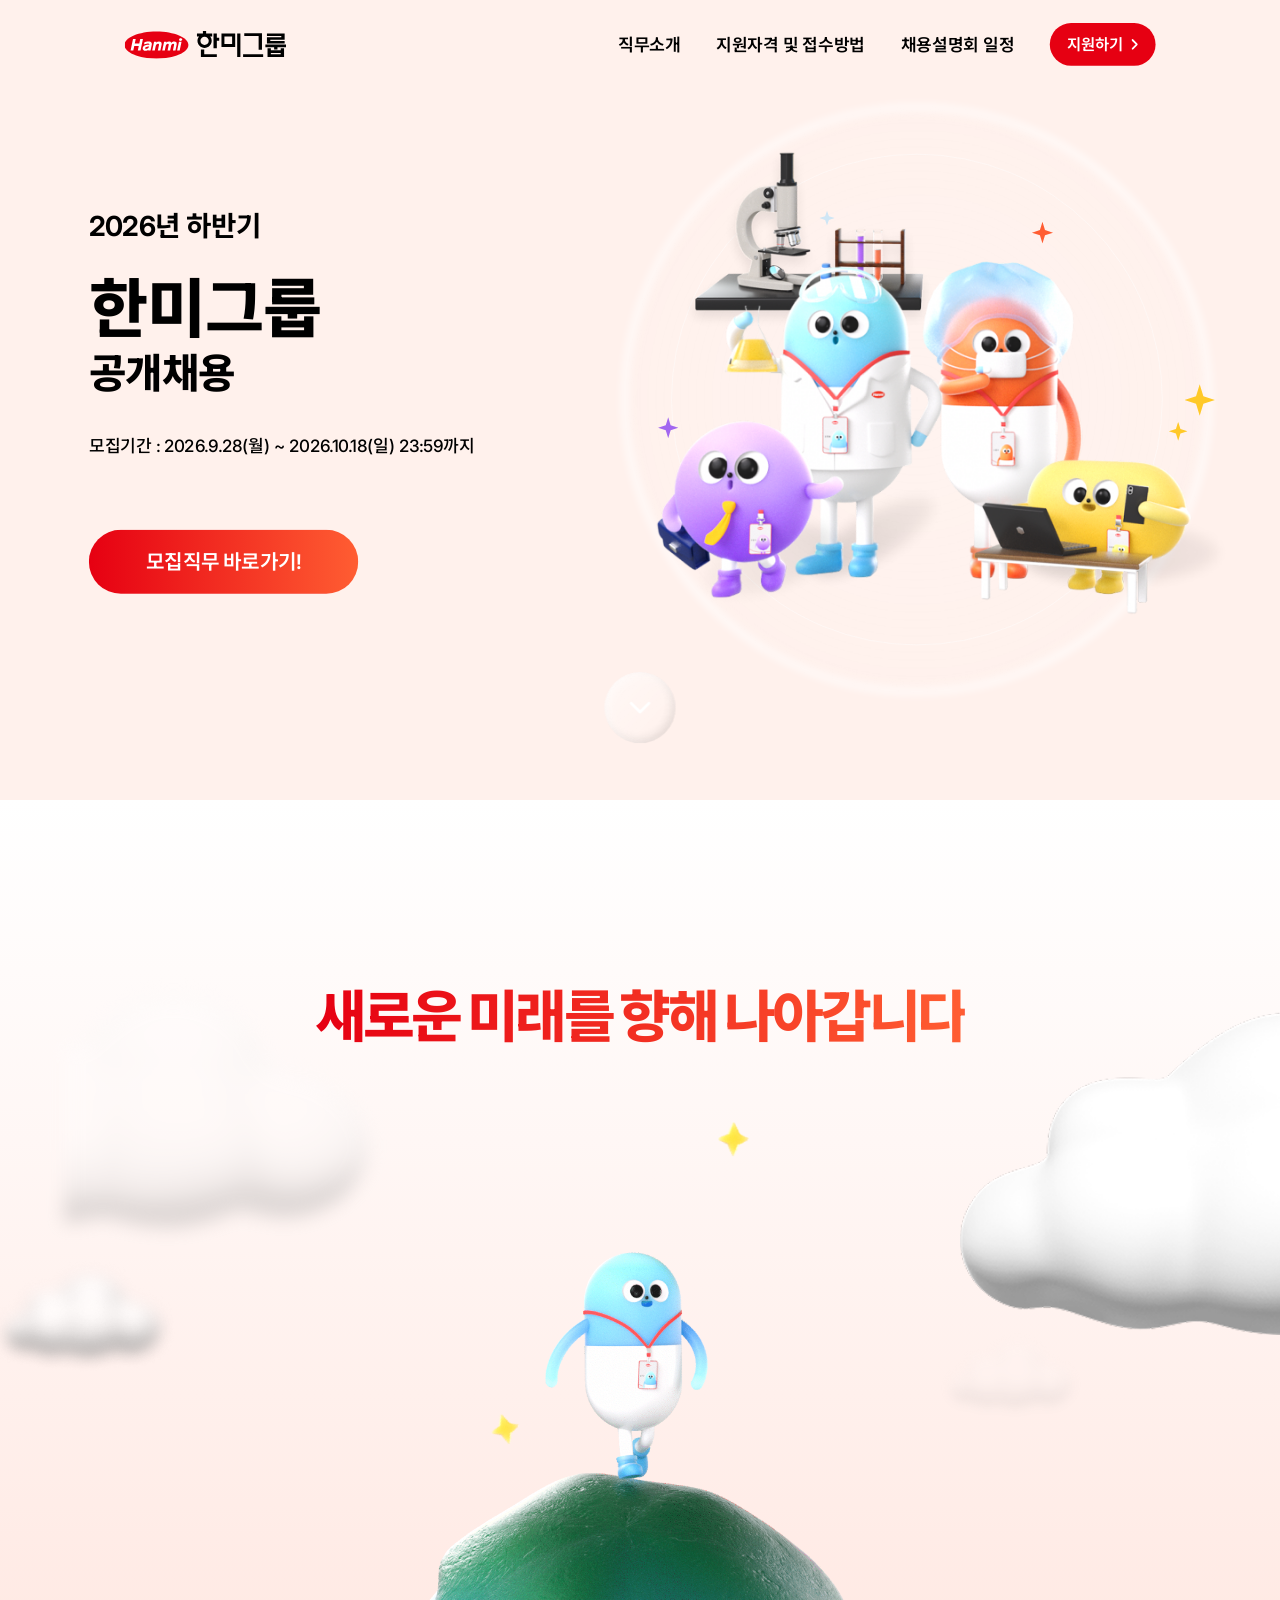
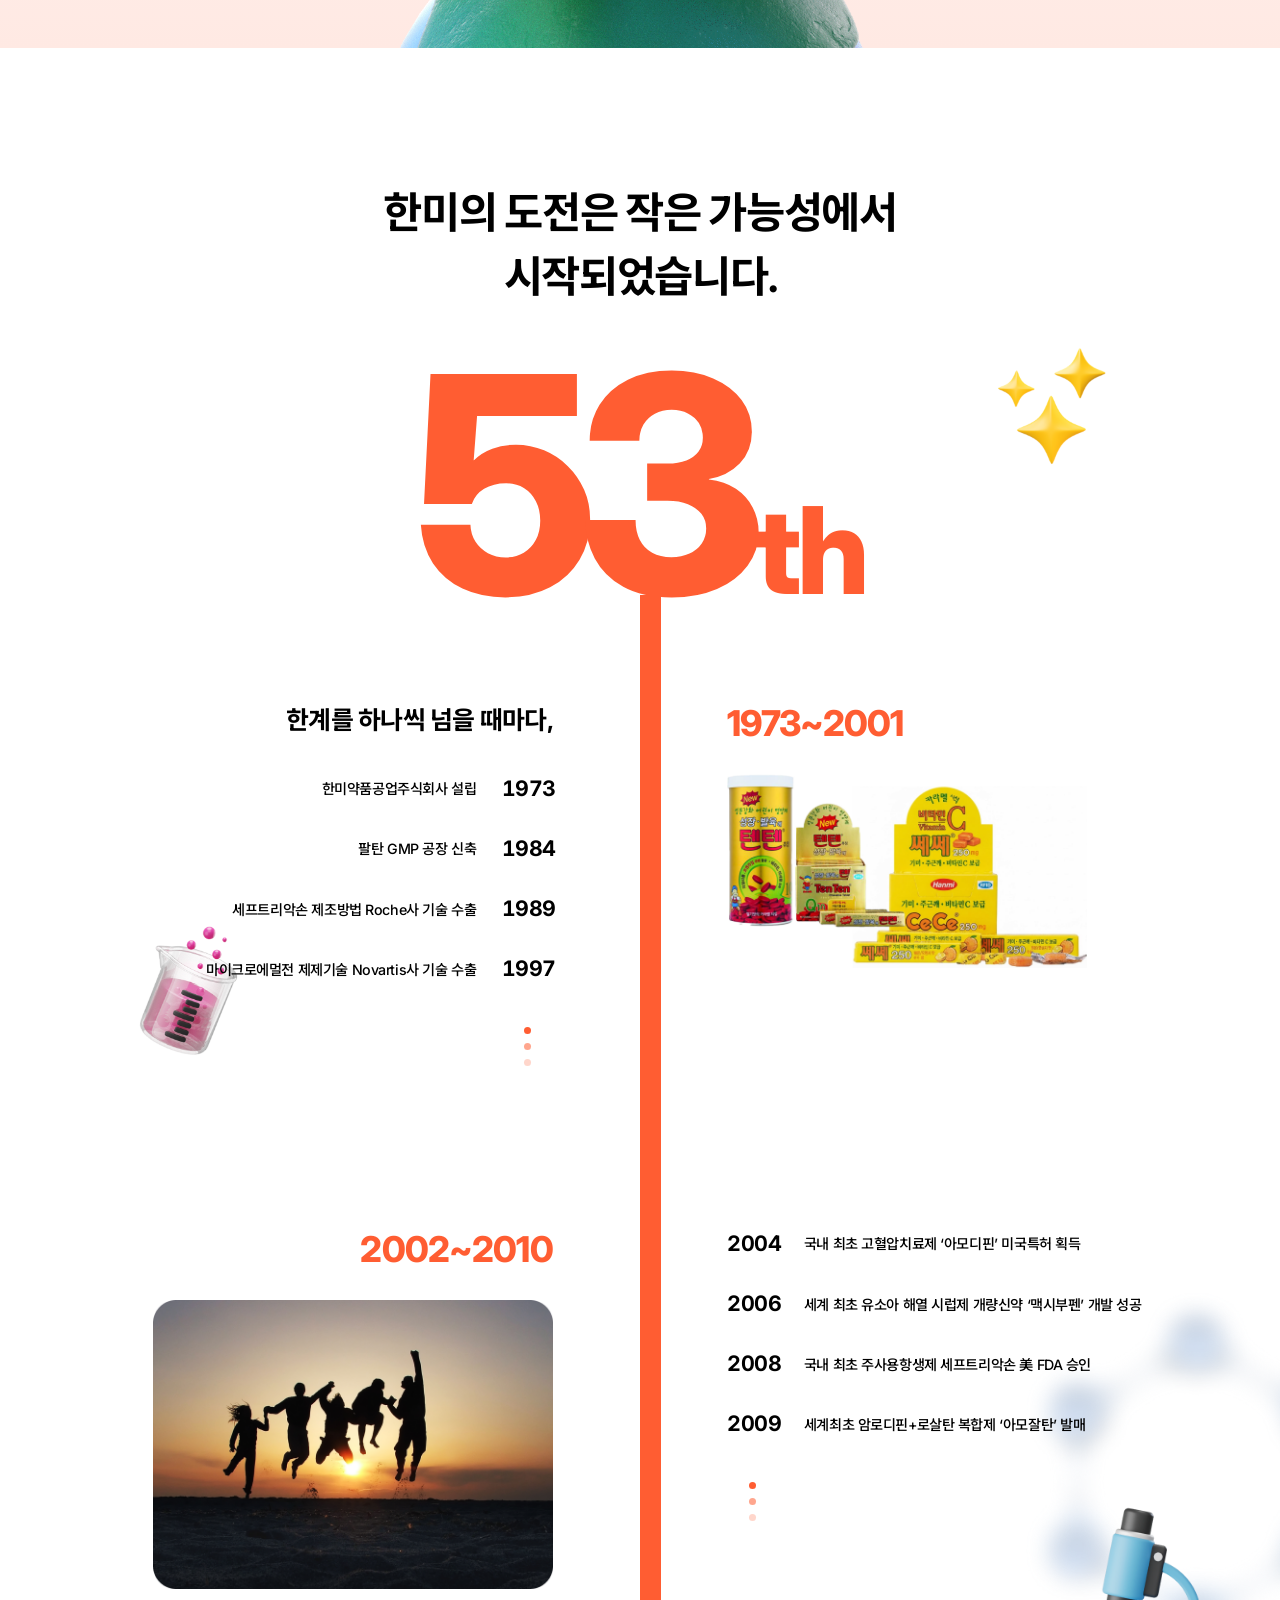
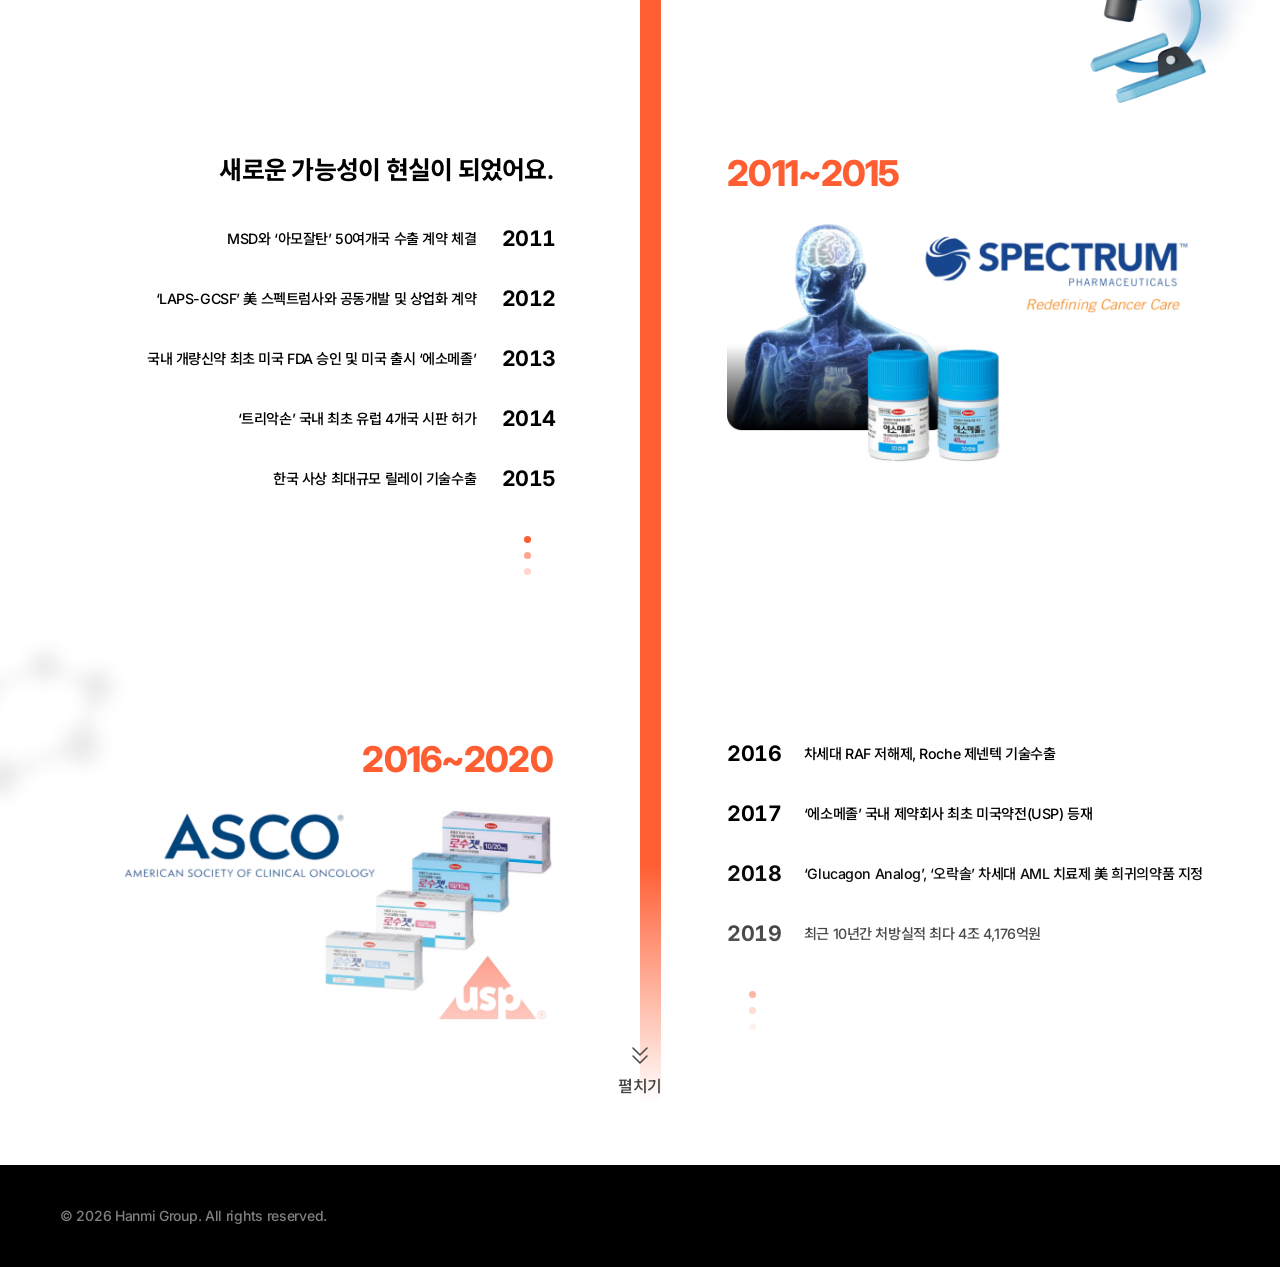
==== 한미그룹/index.html @ 1914e225 "g" ====
<!doctype html>
<html lang="ko">
  <head>
    <meta charset="UTF-8" />
    <meta name="viewport" content="width=device-width, initial-scale=1" />
    <title>한미그룹 2026년 하반기 공개채용</title>
    <link rel="preconnect" href="https://fonts.googleapis.com" />
    <link rel="preconnect" href="https://fonts.gstatic.com" crossorigin />
    <link
      href="https://fonts.googleapis.com/css2?family=Inter:wght@500;600;700;800&family=Noto+Sans+KR:wght@500;600;700;800&display=swap"
      rel="stylesheet"
    />
    <style>
      /* CSS변수구역 */
      /* :root{변수코드} 
    1. 변수설정방법
    --변수명: 값;
    변수명은 케밥케이스로 주로 씀
    (케밥케이스란? 마이너스 기호로 연결된 변수법)
    2. 변수호출방법
    var(변수명)
    쓰고 싶은 곳에 값으로 변수를 사용함
  */
      :root {
        --black: #000000;
        --white: #ffffff;
        --red: #e60012;
        --orange: #ff5d32;
        --white-10: rgba(255, 255, 255, 0.1);
        --white-50: rgba(255, 255, 255, 0.5);
        --gradient-cta: linear-gradient(90deg, #e60012 0%, #ff5d32 100%);
        --font:
          "Inter", "Noto Sans KR", "Apple SD Gothic Neo", "Malgun Gothic",
          sans-serif;
        --transition: 0.2s ease;
        --page-width: 1920px;
        --container-width: 1440px;
        --hero-height: 900px;
        --scale: 1; /* JS가 1440px 미만에서 갱신 */
      }

      *,
      *::before,
      *::after {
        box-sizing: border-box;
      }
      html,
      body {
        margin: 0;
        padding: 0;
      }
      body {
        font-family: var(--font);
        color: var(--black);
        background: var(--white);
        -webkit-font-smoothing: antialiased;
        word-break: keep-all;
        position: relative;
      }
      a {
        color: inherit;
        text-decoration: none;
        transition: color var(--transition);
      }
      button {
        font-family: inherit;
        border: 0;
        cursor: pointer;
      }
      img {
        display: block;
        max-width: none;
      }
      :focus-visible {
        outline: 2px solid var(--red);
        outline-offset: 3px;
      }

      /* ---------- Hero (main_visual) ---------- */
      .main-visual {
        position: relative;
        width: 100%;
        max-width: var(--page-width);
        height: calc(var(--hero-height) * var(--scale));
        min-height: calc(720px * var(--scale));
        margin: 0 auto;
        overflow: hidden;
        background: #fff1ec url("./images/mv_bg_png.png") center / cover
          no-repeat;
      }

      /* 1440 기준 내용 컨테이너 */
      .mv-container {
        position: relative;
        max-width: var(--container-width);
        height: var(--hero-height);
        margin: 0 auto;
        transform: scale(var(--scale));
        transform-origin: top center;
      }

      /* ---------- Header ---------- */
      /* header는 main 밖(형제)에 위치하며, 히어로 상단에 겹쳐 보이도록 절대 배치 */
      .site-header {
        position: absolute;
        top: 0;
        left: 0;
        right: 0;
        height: calc(100px * var(--scale));
        z-index: 5;
      }
      .header-inner {
        display: flex;
        align-items: center;
        justify-content: space-between;
        max-width: var(--container-width);
        height: 100px;
        margin: 0 auto;
        padding: 0 60px;
        transform: scale(var(--scale));
        transform-origin: top center;
      }
      .brand {
        display: block;
        width: 182px;
        height: 31px;
      }
      .brand img {
        width: 182px;
        height: 31px;
      }

      .gnb {
        display: flex;
        align-items: center;
      }
      .gnb-list {
        display: flex;
        gap: 40px;
        margin: 0;
        padding: 0;
        list-style: none;
      }
      .gnb-list a {
        display: flex;
        align-items: center;
        height: 100px;
        font-weight: 600;
        font-size: 19.1px;
        line-height: 20px;
        letter-spacing: -0.4px;
        white-space: nowrap;
      }
      .gnb-list li:first-child a {
        font-size: 19.4px;
      }
      .gnb-list a:hover {
        color: var(--red);
      }

      .gnb-cta {
        padding-left: 40px;
      }

      /* 버튼 공통: hover 시 흰색/빨간색 반전 */
      .btn {
        display: inline-flex;
        align-items: center;
        justify-content: center;
        border-radius: 500px;
        color: var(--white);
        font-weight: 600;
        text-align: center;
        white-space: nowrap;
        transition:
          background-color var(--transition),
          color var(--transition),
          box-shadow var(--transition);
      }
      .btn-apply {
        gap: 10px;
        width: 119px;
        height: 48px;
        padding: 13.5px 20px 14.5px;
        background: var(--red);
        font-size: 17.4px;
        line-height: 18px;
        letter-spacing: -0.36px;
      }
      .btn-apply svg {
        width: 7px;
        height: 12px;
        flex: none;
      }
      .btn-apply:hover {
        background: var(--white);
        color: var(--red);
        box-shadow: inset 0 0 0 1px var(--red);
      }

      .btn-main {
        width: 303px;
        height: 72px;
        padding: 18.7px 64px 19.3px;
        background-image: var(--gradient-cta);
        background-color: var(--red);
        font-size: 22.7px;
        line-height: 34px;
        letter-spacing: -0.48px;
      }
      .btn-main:hover {
        background-image: none;
        background-color: var(--white);
        color: var(--red);
        box-shadow: inset 0 0 0 2px var(--red);
      }

      /* ---------- Copy ---------- */
      .mv-copy {
        position: absolute;
        left: 100px;
        top: 0;
        bottom: 0;
        width: 560px;
        display: flex;
        flex-direction: column;
        justify-content: center;
        gap: 80px;
        z-index: 3;
      }
      .mv-text {
        display: flex;
        flex-direction: column;
        gap: 31.9px;
      }
      .mv-title {
        margin: 0;
        display: flex;
        flex-direction: column;
        gap: 31.9px;
        font-weight: inherit;
      }
      .mv-season {
        font-weight: 700;
        font-size: 31.1px;
        line-height: 45px;
        letter-spacing: -0.64px;
      }
      .mv-title-wrap {
        display: flex;
        flex-direction: column;
      }
      .mv-brand {
        font-weight: 800;
        font-size: 72.3px;
        line-height: 76px;
        letter-spacing: -1.76px;
      }
      .mv-kind {
        font-weight: 800;
        font-size: 45.8px;
        line-height: 72px;
        letter-spacing: -1.12px;
      }
      .mv-period {
        margin: 0;
        font-weight: 500;
        font-size: 19.2px;
        line-height: 28px;
        letter-spacing: -0.4px;
        white-space: nowrap;
      }

      /* ---------- Visual collage ---------- */
      /* 1440px 디자인 좌표를 유지하면서 컨테이너 폭에 따라 전체 콜라주 축소 */
      .mv-visual {
        position: absolute;
        top: 0;
        left: 0;
        width: 1440px;
        height: 900px;
        z-index: 1;
        pointer-events: none;
      }
      .ring {
        position: absolute;
        border-radius: 500px;
      }
      .ring-glow {
        left: 700px;
        top: 118px;
        width: 663px;
        height: 663px;
        border: 5px solid var(--white);
        background: radial-gradient(
          70.71% 70.71% at 50% 50%,
          rgba(255, 255, 255, 0.2) 0%,
          rgba(255, 255, 255, 0) 100%
        );
        filter: blur(5px);
      }
      .ring-line {
        left: 755px;
        top: 173px;
        width: 553px;
        height: 553px;
        border: 1px solid var(--white-50);
      }
      .mv-visual img {
        position: absolute;
      }
      .micro {
        left: 765.8px;
        top: 151.7px;
        width: 289.52px;
        height: 221.76px;
      }
      .char1 {
        left: 815.1px;
        top: 295.1px;
        width: 253.44px;
        height: 395.12px;
      }
      .char2 {
        left: 1036.8px;
        top: 293.4px;
        width: 181.28px;
        height: 381.04px;
      }
      .char3 {
        left: 739.4px;
        top: 469.4px;
        width: 216.48px;
        height: 262.24px;
      }
      .char4 {
        left: 1095.8px;
        top: 490.5px;
        width: 292.16px;
        height: 206.8px;
      }

      /* 별 장식 (mv_star*.png 미제공 → CSS 4각 별로 대체) */
      .star {
        position: absolute;
        background: var(--star, #ffc928);
        clip-path: polygon(
          50% 0,
          62% 38%,
          100% 50%,
          62% 62%,
          50% 100%,
          38% 62%,
          0 50%,
          38% 38%
        );
      }
      .star1 {
        --star: #cfe6f5;
        left: 921.6px;
        top: 237px;
        width: 17.6px;
        height: 16.72px;
      }
      .star2 {
        --star: #a267f0;
        left: 740.3px;
        top: 469.4px;
        width: 22.88px;
        height: 23.76px;
      }
      .star3 {
        --star: #ffc928;
        left: 1314.9px;
        top: 474.6px;
        width: 21.12px;
        height: 21.12px;
      }
      .star3.big {
        left: 1332.5px;
        top: 432.4px;
        width: 34.32px;
        height: 35.2px;
      }
      .star4 {
        --star: #ff5d32;
        left: 1160.9px;
        top: 249.4px;
        width: 23.76px;
        height: 24.64px;
      }

      /* ---------- Scroll button ---------- */
      .scroll-down {
        position: absolute;
        left: 50%;
        bottom: 64px;
        width: 80px;
        height: 80px;
        margin-left: -40px;
        isolation: isolate;
        display: flex;
        align-items: center;
        justify-content: center;
        border-radius: 500px;
        background: var(--white-10);
        box-shadow:
          inset 4px 4px 10px rgba(255, 255, 255, 0.4),
          inset -4px -4px 10px rgba(0, 0, 0, 0.1);
        -webkit-backdrop-filter: blur(5px);
        backdrop-filter: blur(5px);
        color: var(--white);
        z-index: 2;
        transition:
          background-color var(--transition),
          color var(--transition);
      }
      .scroll-down::before {
        content: "";
        position: absolute;
        inset: 0;
        border-radius: inherit;
        background: linear-gradient(
          132.3deg,
          rgba(255, 255, 255, 0.8) 12.7%,
          rgba(255, 255, 255, 0) 86.3%
        );
        z-index: -1;
        opacity: 0.5;
      }
      .scroll-down svg {
        width: 40px;
        height: 40px;
      }
      .scroll-down:hover {
        background: var(--white);
        color: var(--red);
      }

      /* ---------- Footer ---------- */
      .site-footer {
        background: var(--black);
        color: var(--white-50);
      }
      .footer-inner {
        width: 100%;
        max-width: var(--container-width);
        margin: 0 auto;
        padding: 40px 60px;
        font-weight: 500;
        font-size: 14px;
        line-height: 22px;
        letter-spacing: -0.3px;
      }
      .footer-inner p {
        margin: 0;
      }

      /* =====================================================
     Responsive (Desktop First / max-width)
     ===================================================== */
      /* 모바일 전용 요소는 기본(데스크탑)에서 숨김 */
      .header-apply,
      .btn-menu,
      .gnb-head {
        display: none;
      }

      /* 1440px 이하 데스크톱: 고정 좌표의 콜라주를 컨테이너와 같은 비율로 축소.
         부모 .mv-container에도 scale이 적용되므로 별도 중복 축소는 하지 않음. */
      @media (min-width: 1025px) and (max-width: 1439px) {
        .mv-container {
          width: 1440px;
          max-width: none;
          left: 50%;
          margin-left: -720px;
          transform-origin: top center;
        }
      }

      /* ---------- Tablet : 1024px 이하 ---------- */
      @media (max-width: 1024px) {
        /* 헤더 */
        .header-inner {
          width: 100%;
          padding: 0 clamp(20px, 3.9vw, 40px);
          transform: none;
        }
        .brand {
          width: clamp(110px, 14.8vw, 152px);
          height: auto;
        }
        .brand img {
          width: 100%;
          height: auto;
        }
        .gnb-list {
          gap: clamp(10px, 2.93vw, 30px);
        }
        .gnb-list a,
        .gnb-list li:first-child a {
          font-size: clamp(12px, 1.66vw, 17px);
        }
        .gnb-cta {
          padding-left: clamp(12px, 2.93vw, 30px);
        }
        .btn-apply {
          width: clamp(88px, 11.7vw, 120px);
          height: clamp(36px, 4.3vw, 44px);
          padding: 0;
          font-size: clamp(13px, 1.56vw, 16px);
        }
        .btn-apply svg {
          width: 6px;
          height: 10px;
        }

        /* 히어로: 텍스트 위 / 비주얼 아래 세로 배치 */
        .main-visual {
          height: auto;
          min-height: 0;
        }
        .mv-container {
          width: 100%;
          height: auto;
          padding-bottom: 140px;
          transform: none;
        }

        .mv-copy {
          position: static;
          width: auto;
          padding: 98px clamp(20px, 3.9vw, 40px) 0;
          justify-content: flex-start;
          gap: 40px;
        }
        .mv-text {
          gap: 22px;
        }
        .mv-title {
          gap: 16px;
        }
        .mv-season {
          font-size: clamp(20px, 2.73vw, 28px);
        }
        .mv-brand {
          font-size: clamp(44px, 5.57vw, 57px);
          line-height: 60px;
          letter-spacing: -1.4px;
        }
        .mv-kind {
          font-size: clamp(28px, 3.32vw, 34px);
          line-height: 54px;
          letter-spacing: -0.9px;
        }
        .mv-period {
          font-size: clamp(13px, 1.875vw, 19.2px);
          white-space: normal;
        }
        .btn-main {
          width: 303px;
          height: 64px;
          padding: 0;
          font-size: 20px;
          line-height: 30px;
          letter-spacing: -0.42px;
        }

        /* 비주얼 콜라주: 1440 기준 px 좌표(700,118 ~ 1390,781) → 박스 대비 % 로 변환 */
        .mv-visual {
          position: relative;
          width: clamp(300px, 46vw, 470px);
          height: auto;
          aspect-ratio: 690 / 663;
          margin: 30px auto 0;
        }
        .ring-glow {
          left: 0;
          top: 0;
          width: 96.09%;
          height: 100%;
        }
        .ring-line {
          left: 7.97%;
          top: 8.3%;
          width: 80.14%;
          height: 83.41%;
        }
        .micro {
          left: 9.54%;
          top: 5.08%;
          width: 41.96%;
          height: 33.45%;
        }
        .char1 {
          left: 16.68%;
          top: 26.71%;
          width: 36.73%;
          height: 59.6%;
        }
        .char2 {
          left: 48.81%;
          top: 26.46%;
          width: 26.27%;
          height: 57.47%;
        }
        .char3 {
          left: 5.71%;
          top: 53%;
          width: 31.37%;
          height: 39.55%;
        }
        .char4 {
          left: 57.36%;
          top: 56.18%;
          width: 42.34%;
          height: 31.19%;
        }
        .star1 {
          left: 32.12%;
          top: 17.95%;
          width: 2.55%;
          height: 2.52%;
        }
        .star2 {
          left: 5.84%;
          top: 53%;
          width: 3.32%;
          height: 3.58%;
        }
        .star3 {
          left: 89.12%;
          top: 53.78%;
          width: 3.06%;
          height: 3.19%;
        }
        .star3.big {
          left: 91.67%;
          top: 47.42%;
          width: 4.97%;
          height: 5.31%;
        }
        .star4 {
          left: 66.8%;
          top: 19.82%;
          width: 3.44%;
          height: 3.72%;
        }

        .scroll-down {
          bottom: 40px;
          width: 64px;
          height: 64px;
          margin-left: -32px;
        }
        .scroll-down svg {
          width: 32px;
          height: 32px;
        }
      }

      /* ---------- Mobile : 390px 이하 ---------- */
      @media (max-width: 568px) {
        /* 헤더: 로고 + 지원하기 + 햄버거 */
        .site-header {
          height: 70px;
        }
        .header-inner {
          height: 70px;
          padding: 0 20px;
        }
        .brand {
          width: 130px;
          margin-right: auto;
        }

        .header-apply {
          display: inline-flex;
          position: relative;
          width: 63px;
          height: 29px;
          font-size: 12px;
          line-height: 1;
          letter-spacing: -0.3px;
        }
        .header-apply::after {
          content: "";
          position: absolute;
          inset: -8px -4px;
        } /* 터치 영역 확장 */

        .btn-menu {
          display: flex;
          align-items: center;
          justify-content: center;
          width: 44px;
          height: 44px;
          margin-right: -12px; /* 아이콘 우측을 20px 여백에 맞춤 */
          padding: 0;
          background: transparent;
          color: var(--black);
        }
        .btn-menu svg {
          width: 20px;
          height: 14px;
        }

        /* 전체 메뉴: 오른쪽에서 슬라이드 */
        .gnb {
          position: fixed;
          top: 0;
          right: 0;
          bottom: 0;
          width: 100%;
          flex-direction: column;
          align-items: stretch;
          padding: 0 20px;
          overflow-y: auto;
          background: var(--white) url("./images/mo_menu_char.png") no-repeat
            right 12px bottom 24px / 121px auto;
          z-index: 10;
          transform: translateX(100%);
          visibility: hidden;
          transition:
            transform 0.3s ease,
            visibility 0s linear 0.3s;
        }
        .gnb.is-open {
          transform: translateX(0);
          visibility: visible;
          transition:
            transform 0.3s ease,
            visibility 0s;
        }
        html.menu-open,
        html.menu-open body {
          overflow: hidden;
        } /* 배경 스크롤 방지 */

        .gnb-head {
          display: flex;
          align-items: center;
          justify-content: space-between;
          height: 48px;
        }
        .gnb-head img {
          width: 94px;
          height: 16px;
        }
        .btn-close {
          display: flex;
          align-items: center;
          justify-content: center;
          width: 44px;
          height: 44px;
          margin-right: -15px;
          padding: 0;
          background: transparent;
          color: var(--black);
        }
        .btn-close svg {
          width: 14px;
          height: 14px;
        }

        .gnb-list {
          flex-direction: column;
          gap: 0;
          margin-top: 44px;
        }
        .gnb-list li {
          border-bottom: 1px solid #e5e5e5;
        }
        .gnb-list a,
        .gnb-list li:first-child a {
          height: 51px;
          font-size: 17px;
        }
        .gnb-cta {
          padding: 36px 0 0;
        }
        .gnb-cta .btn-apply {
          width: 100%;
          height: 44px;
          font-size: 16px;
        }

        /* 히어로 */
        .mv-container {
          padding-bottom: 90px;
        }
        .mv-copy {
          padding: 100px 20px 0;
          gap: 48px;
        }
        .mv-text {
          gap: 24px;
        }
        .mv-title {
          gap: 20px;
        }
        .mv-season {
          font-size: 20px;
          line-height: 34px;
          letter-spacing: -0.4px;
        }
        .mv-brand {
          font-size: 54px;
          line-height: 58px;
          letter-spacing: -1.3px;
        }
        .mv-kind {
          font-size: 34px;
          line-height: 52px;
          letter-spacing: -0.8px;
        }
        .mv-period {
          font-size: 12.5px;
          line-height: 20px;
          letter-spacing: -0.26px;
        }
        .btn-main {
          width: 200px;
          height: 47px;
          font-size: 15px;
          line-height: 22px;
          letter-spacing: -0.3px;
        }

        .mv-visual {
          width: calc(100% - 30px);
          margin-top: 32px;
        }
        .ring-glow {
          border-width: 3px;
        }
        .scroll-down {
          bottom: 20px;
          width: 40px;
          height: 40px;
          margin-left: -20px;
        }
        .scroll-down svg {
          width: 20px;
          height: 20px;
        }
      }

      .sr-only {
        position: absolute;
        width: 1px;
        height: 1px;
        margin: -1px;
        padding: 0;
        overflow: hidden;
        clip: rect(0, 0, 0, 0);
        white-space: nowrap;
        border: 0;
      }

      /* ---------- Mirae vision ---------- */
      .mirae-visual {
        position: relative;
        width: 100%;
        overflow: hidden;
        background: linear-gradient(180deg, #fff 0%, #fff7f5 40%, #ffe9e3 100%);
      }
      .mirae-inner {
        position: relative;
        width: 100%;
        max-width: 1920px;
        height: clamp(650px, 66.22vw, 900px);
        margin: 0 auto;
      }
      .mirae-title {
        position: absolute;
        z-index: 3;
        top: 21.5%;
        left: 50%;
        width: max-content;
        max-width: calc(100% - 32px);
        margin: 0;
        transform: translateX(-50%);
        font-size: clamp(30px, 4.4vw, 64px);
        font-weight: 800;
        line-height: 1.25;
        letter-spacing: -0.065em;
        white-space: nowrap;
        background: linear-gradient(90deg, var(--red), var(--orange));
        -webkit-background-clip: text;
        background-clip: text;
        color: transparent;
      }
      .mirae-scene { position: absolute; inset: 0; }
      .mirae-scene img { position: absolute; height: auto; pointer-events: none; }
      .mirae-walking {
        z-index: 2;
        width: 68%;
        max-width: 1000px;
        left: 50%;
        bottom: -1%;
        transform: translateX(-50%);
      }
      .mirae-cloud--left { width: 17%; left: -2%; top: 54%; }
      .mirae-cloud--upper { width: 24%; left: 5%; top: 23%; opacity: .32; filter: blur(9px); }
      .mirae-cloud--right { width: 34%; right: -9%; top: 25%; }
      .mirae-cloud--small { width: 12%; right: 15%; top: 63%; opacity: .45; filter: blur(4px); }
      .mirae-star { z-index: 3; }
      .mirae-star--top { width: 2.6%; left: 56%; top: 38%; }
      .mirae-star--bottom { width: 3%; left: 38%; top: 72%; }

      @media (max-width: 1024px) {
        .mirae-inner { height: clamp(600px, 68.4vw, 700px); }
        .mirae-title { top: 20%; font-size: clamp(27px, 4.4vw, 46px); }
        .mirae-walking { width: 65%; max-width: 760px; bottom: -1%; }
        .mirae-cloud--left { top: 62%; }
        .mirae-cloud--upper { top: 38%; }
        .mirae-cloud--right { top: 42%; }
        .mirae-cloud--small { top: 72%; }
        .mirae-star--top { top: 53%; }
        .mirae-star--bottom { top: 78%; }
      }
      @media (max-width: 568px) {
        .mirae-inner { height: clamp(640px, 108.5vw, 920px); }
        .mirae-title { top: 15.5%; font-size: clamp(19px, 6.5vw, 55px); letter-spacing: -0.075em; }
        .mirae-walking { width: 105%; max-width: none; bottom: -1%; }
        .mirae-cloud--left { width: 27%; left: -3%; top: 52%; }
        .mirae-cloud--upper { width: 40%; left: 5%; top: 28%; }
        .mirae-cloud--right { width: 49%; right: -13%; top: 30%; }
        .mirae-cloud--small { width: 18%; right: 5%; top: 67%; }
        .mirae-star--top { width: 4%; left: 59%; top: 56%; }
        .mirae-star--bottom { width: 4%; left: 37%; top: 78%; }
      }

      /* ---------- History (53th → 100th) ---------- */
      /* 데스크탑(1025px~)은 1440 기준 px 값을 --scale 로 축소(기존 히어로와 동일 방식),
         태블릿/모바일은 아래 미디어쿼리에서 변수만 clamp(vw) 값으로 교체한다. */
      .history {
        --u: calc(1px * var(--scale));
        --his-orange: var(--orange);
        --his-pad-top: calc(150 * var(--u));
        --his-pad-x: calc(60 * var(--u));
        --his-title: calc(48 * var(--u));
        --his-title-gap: calc(74 * var(--u));
        --his-count: calc(340 * var(--u));
        --his-head-gap: calc(122 * var(--u));
        --his-axis: calc(98 * var(--u));
        --his-line: calc(24 * var(--u));
        --his-period: calc(40 * var(--u));
        --his-lead: calc(28 * var(--u));
        --his-text: calc(16 * var(--u));
        --his-year: calc(24 * var(--u));
        --his-item-gap: calc(34 * var(--u));
        --his-row-gap: calc(32 * var(--u));
        --his-block-gap: calc(184 * var(--u));
        --his-end-gap: calc(220 * var(--u));
        --his-end-sub: calc(18 * var(--u));
        --his-end-main: calc(34 * var(--u));
        --his-dot: calc(8 * var(--u));
        --his-ease: 0.6s cubic-bezier(0.4, 0, 0.2, 1);
        position: relative;
        width: 100%;
        background: var(--white);
      }
      .history-body {
        position: relative;
        overflow: hidden;
        transition: max-height var(--his-ease);
      }
      /* 접힘 상태: 하단 페이드아웃 (투명 → #fff). rgba(255,255,255,0)은 사파리의 회색 번짐 방지용 */
      .history-body::after {
        content: "";
        position: absolute;
        left: 0;
        right: 0;
        bottom: 0;
        height: clamp(180px, 22vw, 320px);
        background: linear-gradient(180deg, rgba(255, 255, 255, 0) 0%, #fff 85%);
        opacity: 0;
        pointer-events: none;
        z-index: 1;
        transition: opacity 0.4s ease;
      }
      .history.is-collapsed .history-body::after { opacity: 1; }

      .history-flow {
        position: relative;
        max-width: var(--container-width);
        margin: 0 auto;
        padding: var(--his-pad-top) var(--his-pad-x) calc(60 * var(--u));
      }
      .history-deco { position: absolute; height: auto; max-width: none; pointer-events: none; z-index: -1; }

      /* 헤드: 타이틀 + 53th */
      .history-head { position: relative; isolation: isolate; text-align: center; margin-bottom: var(--his-head-gap); }
      .history-title {
        margin: 0 0 var(--his-title-gap);
        font-size: var(--his-title);
        font-weight: 700;
        line-height: 1.5;
        letter-spacing: -0.03em;
      }
      .history-count {
        display: flex;
        align-items: baseline;
        justify-content: center;
        margin: 0;
        font-family: "Inter", var(--font);
        font-size: var(--his-count);
        font-weight: 800;
        line-height: 0.727; /* 숫자 캡 높이 = 박스 높이 → 타임라인 선이 숫자 하단/상단에 정확히 맞물림 */
        letter-spacing: -0.07em;
        color: var(--his-orange);
      }
      .history-count-unit { margin-left: 0.07em; font-size: 0.4em; letter-spacing: -0.03em; }

      /* 타임라인 중앙선: 53th 하단 → 100th 상단 */
      .history-timeline { position: relative; display: flex; flex-direction: column; gap: var(--his-block-gap); }
      .history-timeline::before {
        content: "";
        position: absolute;
        left: 50%;
        top: calc(-1 * var(--his-head-gap));
        bottom: calc(-1 * var(--his-end-gap));
        width: var(--his-line);
        background: var(--his-orange);
      }

      /* 블록: 텍스트열/미디어열 지그재그 (DOM 순서 고정, 배치는 grid-template-areas 로만 제어) */
      .history-block {
        position: relative;
        isolation: isolate;
        display: grid;
        grid-template-columns: 1fr 1fr;
        column-gap: calc(var(--his-axis) * 2);
        row-gap: var(--his-row-gap);
        align-items: start;
      }
      .history-block--text-left {
        grid-template-areas: "lead period" "list figure";
        grid-template-rows: auto 1fr;
      }
      .history-block--text-right {
        grid-template-areas: "period list" "figure list";
        grid-template-rows: auto 1fr;
      }
      .history-period { grid-area: period; margin: 0; font-size: var(--his-period); font-weight: 800; line-height: 1.2; letter-spacing: -0.02em; color: var(--his-orange); white-space: nowrap; }
      .history-lead { grid-area: lead; margin: 0; font-size: var(--his-lead); font-weight: 700; line-height: 1.4; letter-spacing: -0.03em; }
      .history-list { grid-area: list; display: flex; flex-direction: column; gap: var(--his-item-gap); margin: 0; padding: 0; list-style: none; }
      .history-list li { display: flex; align-items: center; gap: calc(var(--his-year) * 1.2); }
      .history-year { flex: none; width: calc(var(--his-year) * 2.4); font-size: var(--his-year); font-weight: 700; line-height: 1.4; letter-spacing: -0.02em; font-variant-numeric: tabular-nums; }
      .history-text { font-size: var(--his-text); font-weight: 500; line-height: 1.5; letter-spacing: -0.03em; }

      /* 텍스트가 왼쪽: 축 쪽(오른쪽)으로 우측 정렬, 연도가 축에 가장 가깝게 */
      .history-block--text-left .history-lead { justify-self: end; text-align: right; }
      .history-block--text-left .history-list { justify-self: end; align-items: flex-end; }
      .history-block--text-left .history-list li { flex-direction: row-reverse; text-align: right; }
      .history-block--text-left .history-period,
      .history-block--text-left .history-figure { justify-self: start; }
      /* 텍스트가 오른쪽: 미디어는 축 쪽(왼쪽 열의 오른쪽 끝)으로 정렬 */
      .history-block--text-right .history-period,
      .history-block--text-right .history-figure { justify-self: end; }
      .history-block--text-right .history-list { justify-self: start; align-items: flex-start; }
      .history-block--text-right .history-period { text-align: right; }

      /* 점 3개(more): 마지막 연도 중앙 아래 */
      .history-list::after {
        content: "";
        width: var(--his-dot);
        height: var(--his-dot);
        margin-top: calc(var(--his-item-gap) * 0.4);
        margin-bottom: calc(var(--his-dot) * 4.5);
        border-radius: 50%;
        background: var(--his-orange);
        box-shadow: 0 calc(var(--his-dot) * 2.25) 0 rgba(255, 93, 50, 0.55), 0 calc(var(--his-dot) * 4.5) 0 rgba(255, 93, 50, 0.25);
      }
      .history-block--text-left .history-list::after { margin-right: calc(var(--his-year) * 1.2 - var(--his-dot) / 2); }
      .history-block--text-right .history-list::after { margin-left: calc(var(--his-year) * 1.2 - var(--his-dot) / 2); }

      .history-figure { grid-area: figure; width: var(--w-d, 80%); margin: 0; }
      .history-figure img { width: 100%; height: auto; max-width: 100%; }
      .history-figure--1 { --w-d: 72%; --w-t: 100%; --w-m: 64%; }
      .history-figure--2 { --w-d: 80%; --w-t: 100%; --w-m: 69%; }
      .history-figure--3 { --w-d: 94%; --w-t: 100%; --w-m: 85%; }
      .history-figure--4 { --w-d: 87%; --w-t: 100%; --w-m: 76%; }
      .history-figure--5 { --w-d: 74%; --w-t: 100%; --w-m: 63%; }

      /* 데코 (데스크탑 전용, 좌표는 1440 기준) */
      .history-deco--star { right: calc(107 * var(--u)); top: calc(162 * var(--u)); width: calc(180 * var(--u)); z-index: 0; }
      .history-deco--beaker { left: calc(68 * var(--u)); top: calc(208 * var(--u)); width: calc(171 * var(--u)); }
      .history-deco--microscope { left: calc(1115 * var(--u)); top: calc(300 * var(--u)); width: calc(202 * var(--u)); }
      .history-deco--mol-blur1 { left: calc(1090 * var(--u)); top: calc(66 * var(--u)); width: calc(392 * var(--u)); }
      .history-deco--mol-blur2 { left: calc(-150 * var(--u)); top: calc(-150 * var(--u)); width: calc(240 * var(--u)); }
      .history-deco--mol-big { left: calc(1164 * var(--u)); top: calc(343 * var(--u)); width: calc(215 * var(--u)); }

      /* 엔딩: 100th + 마무리 카피 */
      .history-end { position: relative; isolation: isolate; margin-top: var(--his-end-gap); text-align: center; }
      .history-count--end { position: relative; left: 8%; }
      .history-end-copy { position: relative; margin-top: calc(75 * var(--u)); padding-bottom: calc(40 * var(--u)); }
      .history-end-copy::before {
        content: "";
        position: absolute;
        inset: calc(-170 * var(--u)) -2% 0;
        background: radial-gradient(ellipse at 50% 50%, rgba(255, 93, 50, 0.08) 0%, rgba(255, 93, 50, 0) 70%);
        z-index: -1;
      }
      .history-end-sub { margin: 0 0 calc(24 * var(--u)); font-size: var(--his-end-sub); font-weight: 500; line-height: 1.6; letter-spacing: -0.03em; }
      .history-end-main { margin: 0; font-size: var(--his-end-main); font-weight: 800; line-height: 1.95; letter-spacing: -0.04em; }
      .history-deco--char { left: calc(-11 * var(--u)); top: calc(-171 * var(--u)); width: calc(248 * var(--u)); z-index: 0; }
      .history-deco--cloud { left: calc(-60 * var(--u)); top: calc(150 * var(--u)); width: calc(330 * var(--u)); z-index: -1; }

      /* 펼치기/접기 */
      .history-foot {
        position: relative;
        z-index: 2;
        display: flex;
        justify-content: center;
        padding: calc(24 * var(--u)) 0 calc(120 * var(--u));
        transition: margin-top var(--his-ease);
      }
      .history.is-collapsed .history-foot { margin-top: -110px; padding-top: 0; padding-bottom: 60px; }
      .history-toggle {
        display: flex;
        flex-direction: column;
        align-items: center;
        gap: 6px;
        min-width: 64px;
        min-height: 64px;
        padding: 8px 16px;
        background: transparent;
        color: #444;
        font-size: 16px;
        font-weight: 500;
        letter-spacing: -0.02em;
        transition: color var(--transition);
      }
      .history-toggle svg { width: 24px; height: 24px; transition: transform var(--his-ease); }
      .history-toggle[aria-expanded="false"] svg { transform: rotate(180deg); }
      .history-toggle:hover { color: var(--red); }

      @media (prefers-reduced-motion: reduce) {
        .history-body, .history-body::after, .history-foot, .history-toggle svg { transition: none; }
      }

      /* ---------- Tablet : 1024px 이하 (선 유지, 데코 제거, 2열 지그재그 유지) ---------- */
      @media (max-width: 1024px) {
        .history {
          --u: 1px;
          --his-pad-top: clamp(80px, 12vw, 130px);
          --his-pad-x: clamp(20px, 5.7vw, 56px);
          --his-title: clamp(26px, 4.2vw, 42px);
          --his-title-gap: clamp(40px, 8.1vw, 80px);
          --his-count: clamp(150px, 28.8vw, 295px);
          --his-head-gap: clamp(60px, 10.7vw, 110px);
          --his-axis: clamp(30px, 8.6vw, 76px);
          --his-line: clamp(12px, 2.1vw, 22px);
          --his-period: clamp(22px, 3.3vw, 34px);
          --his-lead: clamp(17px, 2.45vw, 25px);
          --his-text: clamp(12px, 1.45vw, 15px);
          --his-year: clamp(16px, 2vw, 21px);
          --his-item-gap: clamp(16px, 2.8vw, 30px);
          --his-row-gap: clamp(20px, 3.4vw, 32px);
          --his-block-gap: clamp(80px, 16vw, 160px);
          --his-end-gap: clamp(100px, 20vw, 200px);
          --his-end-sub: clamp(13px, 1.9vw, 17px);
          --his-end-main: clamp(20px, 3.3vw, 32px);
          --his-dot: clamp(6px, 0.9vw, 8px);
        }
        .history-deco { display: none; } /* 장식 이미지는 데스크탑 전용 */
        .history-figure { width: var(--w-t); }
        .history-end-copy { margin-top: clamp(40px, 8vw, 75px); }
        .history-end-copy::before { inset: -120px -2% 0; }
        .history-foot { padding: 24px 0 clamp(60px, 12vw, 120px); }
      }

      /* ---------- Mobile : 568px 이하 (선 제거, 1열, 홀/짝 블록 좌우 교차 정렬) ---------- */
      @media (max-width: 568px) {
        .history {
          --his-pad-top: clamp(24px, 6vw, 36px);
          --his-pad-x: 20px;
          --his-title: clamp(17px, 3.85vw, 22px);
          --his-title-gap: clamp(20px, 5.3vw, 30px);
          --his-count: clamp(80px, 22.6vw, 128px);
          --his-head-gap: clamp(36px, 10vw, 56px);
          --his-period: clamp(17px, 3.4vw, 20px);
          --his-lead: clamp(14px, 2.6vw, 15px);
          --his-text: clamp(12px, 2.2vw, 13px);
          --his-year: clamp(15px, 2.8vw, 16px);
          --his-item-gap: clamp(18px, 4.7vw, 28px);
          --his-row-gap: clamp(18px, 4.6vw, 26px);
          --his-block-gap: clamp(64px, 17vw, 96px);
          --his-end-gap: clamp(56px, 14vw, 80px);
          --his-end-sub: clamp(11px, 2.5vw, 13px);
          --his-end-main: clamp(17px, 3.7vw, 20px);
        }
        .history-timeline::before { content: none; }
        .history-block { grid-template-columns: 1fr; grid-template-rows: none; }
        .history-block--text-left { grid-template-areas: "period" "lead" "list" "figure"; justify-items: end; }
        .history-block--text-right { grid-template-areas: "period" "list" "figure"; justify-items: start; }
        .history-block .history-period,
        .history-block .history-lead,
        .history-block .history-list,
        .history-block .history-figure { justify-self: auto; }
        .history-block--text-right .history-period { text-align: left; }
        .history-block--text-left .history-period { text-align: right; }
        .history-figure { width: var(--w-m); }
        .history-count--end { left: 2.7%; }
        .history-end-copy { margin-top: 20px; }
        .history-end-copy::before { inset: -60px -20px 0; }
        .history-end-main { line-height: 1.75; }
        .history-toggle { font-size: 14px; }
      }
    </style>
  </head>
  <body>
    <!-- 상단 메뉴 영역 -->
    <header class="site-header">
      <div class="header-inner">
        <a class="brand" href="#main-visual" aria-label="한미그룹 홈">
          <img src="./images/logo.svg" alt="한미그룹 Hanmi" />
        </a>

        <nav class="gnb" id="gnb" aria-label="주요 메뉴">
          <div class="gnb-head">
            <img src="./images/logo.svg" alt="한미그룹 Hanmi" />
            <button type="button" class="btn-close" aria-label="메뉴 닫기">
              <svg viewBox="0 0 14 14" fill="none" aria-hidden="true">
                <path
                  d="M1 1l12 12M13 1L1 13"
                  stroke="currentColor"
                  stroke-width="1.5"
                  stroke-linecap="round"
                />
              </svg>
            </button>
          </div>
          <ul class="gnb-list">
            <li><a href="#jobs">직무소개</a></li>
            <li><a href="#qualification">지원자격 및 접수방법</a></li>
            <li><a href="#schedule">채용설명회 일정</a></li>
          </ul>
          <div class="gnb-cta">
            <a class="btn btn-apply" href="#apply">
              <span>지원하기</span>
              <svg viewBox="0 0 7 12" fill="none" aria-hidden="true">
                <path
                  d="M1 1l5 5-5 5"
                  stroke="currentColor"
                  stroke-width="2"
                  stroke-linecap="round"
                  stroke-linejoin="round"
                />
              </svg>
            </a>
          </div>
        </nav>

        <!-- 모바일 전용: 헤더 지원하기 + 햄버거 -->
        <a class="btn btn-apply header-apply" href="#apply">지원하기</a>
        <button
          type="button"
          class="btn-menu"
          aria-label="메뉴 열기"
          aria-controls="gnb"
          aria-expanded="false"
        >
          <svg viewBox="0 0 20 14" fill="none" aria-hidden="true">
            <path
              d="M0 1h20M0 7h20M0 13h20"
              stroke="currentColor"
              stroke-width="1.5"
            />
          </svg>
        </button>
      </div>
    </header>

    <!-- 메인 컨텐츠 영역 -->
    <main>
      <section
        class="main-visual"
        id="main-visual"
        aria-label="한미그룹 2026년 하반기 공개채용"
      >
        <div class="mv-container">
          <div class="mv-copy">
            <div class="mv-text">
              <h1 class="mv-title">
                <span class="mv-season">2026년 하반기</span>
                <span class="mv-title-wrap">
                  <span class="mv-brand">한미그룹</span>
                  <span class="mv-kind">공개채용</span>
                </span>
              </h1>
              <p class="mv-period">
                모집기간 : 2026.9.28(월) ~ 2026.10.18(일) 23:59까지
              </p>
            </div>
            <div>
              <a class="btn btn-main" href="#jobs">모집직무 바로가기!</a>
            </div>
          </div>
          <div class="mv-visual" aria-hidden="true">
            <div class="ring ring-glow"></div>
            <div class="ring ring-line"></div>
            <img class="micro" src="./images/mv_micro.png" alt="" />
            <img class="char1" src="./images/mv_char1.png" alt="" />
            <img class="char2" src="./images/mv_char2.png" alt="" />
            <img class="char3" src="./images/mv_char3.png" alt="" />
            <img class="char4" src="./images/mv_char4.png" alt="" />
            <span class="star star1"></span>
            <span class="star star2"></span>
            <span class="star star3"></span>
            <span class="star star3 big"></span>
            <span class="star star4"></span>
          </div>

          <a class="scroll-down" href="#jobs" aria-label="아래로 스크롤">
            <svg viewBox="0 0 40 40" fill="none" aria-hidden="true">
              <path
                d="M10 15l10 10 10-10"
                stroke="currentColor"
                stroke-width="3"
                stroke-linecap="round"
                stroke-linejoin="round"
              />
            </svg>
          </a>
        </div>
      </section>
      <!-- 미래 비전 섹션 -->
      <section class="mirae-visual" id="mirae-visual" aria-labelledby="mirae-title">
        <div class="mirae-inner">
          <h2 class="mirae-title" id="mirae-title">새로운 미래를 향해 나아갑니다</h2>
          <div class="mirae-scene">
            <img class="mirae-cloud mirae-cloud--left" src="./images/mirae_cloud1.png" alt="왼쪽 아래에 떠 있는 하얀 구름" />
            <img class="mirae-cloud mirae-cloud--upper" src="./images/mirae_cloud2.png" alt="멀리 떠 있는 흐릿한 구름" />
            <img class="mirae-cloud mirae-cloud--right" src="./images/mirae_cloud3.png" alt="오른쪽에서 떠다니는 커다란 하얀 구름" />
            <img class="mirae-cloud mirae-cloud--small" src="./images/mirae_cloud4.png" alt="오른쪽 아래의 작은 구름" />
            <img class="mirae-walking" src="./images/mirae_walking.png" alt="초록빛 지구본 위를 씩씩하게 걸어가는 파란색 알약 캐릭터" />
            <img class="mirae-star mirae-star--top" src="./images/mirae_star1.png" alt="캐릭터 옆에서 빛나는 노란 별" />
            <img class="mirae-star mirae-star--bottom" src="./images/mirae_star2.png" alt="지구본 위에서 반짝이는 노란 별" />
          </div>
        </div>
      </section>
      <!-- 한미의 도전 히스토리 섹션 (53th → 100th) -->
      <section class="history is-expanded" id="history" aria-labelledby="history-title">
        <div class="history-body" id="history-body">
          <div class="history-flow">
            <header class="history-head">
              <h2 class="history-title" id="history-title">한미의 도전은 작은 가능성에서<br />시작되었습니다.</h2>
              <p class="history-count" role="img" aria-label="한미 창립 53주년"><span class="history-count-num">53</span><span class="history-count-unit">th</span></p>
              <img class="history-deco history-deco--star" src="./images/obj_star_big.png" alt="반짝이는 노란 별 세 개" />
            </header>

            <div class="history-timeline">
              <!-- 1973~2001 -->
              <div class="history-block history-block--text-left">
                <h3 class="history-period">1973~2001</h3>
                <p class="history-lead">한계를 하나씩 넘을 때마다,</p>
                <ul class="history-list">
                  <li><span class="history-year">1973</span><span class="history-text">한미약품공업주식회사 설립</span></li>
                  <li><span class="history-year">1984</span><span class="history-text">팔탄 GMP 공장 신축</span></li>
                  <li><span class="history-year">1989</span><span class="history-text">세프트리악손 제조방법 Roche사 기술 수출</span></li>
                  <li><span class="history-year">1997</span><span class="history-text">마이크로에멀전 제제기술 Novartis사 기술 수출</span></li>
                </ul>
                <figure class="history-figure history-figure--1">
                  <img src="./images/his1.png" alt="한미약품 초기 대표 제품 텐텐 어린이 영양제와 쎄쎄 비타민C 캐러멜" />
                </figure>
                <img class="history-deco history-deco--beaker" src="./images/obj_beaker.png" alt="분홍색 액체가 담긴 실험용 비커" />
              </div>

              <!-- 2002~2010 -->
              <div class="history-block history-block--text-right">
                <h3 class="history-period">2002~2010</h3>
                <ul class="history-list">
                  <li><span class="history-year">2004</span><span class="history-text">국내 최초 고혈압치료제 ‘아모디핀’ 미국특허 획득</span></li>
                  <li><span class="history-year">2006</span><span class="history-text">세계 최초 유소아 해열 시럽제 개량신약 ‘맥시부펜’ 개발 성공</span></li>
                  <li><span class="history-year">2008</span><span class="history-text">국내 최초 주사용항생제 세프트리악손 美 FDA 승인</span></li>
                  <li><span class="history-year">2009</span><span class="history-text">세계최초 암로디핀+로살탄 복합제 ‘아모잘탄’ 발매</span></li>
                </ul>
                <figure class="history-figure history-figure--2">
                  <img src="./images/his2.png" alt="석양을 배경으로 손을 잡고 함께 뛰어오르는 다섯 사람의 실루엣" />
                </figure>
                <img class="history-deco history-deco--mol-blur1" src="./images/obj_mol_blur1.png" alt="흐릿하게 번진 푸른 분자 구조" />
                <img class="history-deco history-deco--microscope" src="./images/obj_microscope.png" alt="파란색 현미경" />
              </div>

              <!-- 2011~2015 -->
              <div class="history-block history-block--text-left">
                <h3 class="history-period">2011~2015</h3>
                <p class="history-lead">새로운 가능성이 현실이 되었어요.</p>
                <ul class="history-list">
                  <li><span class="history-year">2011</span><span class="history-text">MSD와 ‘아모잘탄’ 50여개국 수출 계약 체결</span></li>
                  <li><span class="history-year">2012</span><span class="history-text">‘LAPS-GCSF’ 美 스펙트럼사와 공동개발 및 상업화 계약</span></li>
                  <li><span class="history-year">2013</span><span class="history-text">국내 개량신약 최초 미국 FDA 승인 및 미국 출시 ‘에소메졸’</span></li>
                  <li><span class="history-year">2014</span><span class="history-text">‘트리악손’ 국내 최초 유럽 4개국 시판 허가</span></li>
                  <li><span class="history-year">2015</span><span class="history-text">한국 사상 최대규모 릴레이 기술수출</span></li>
                </ul>
                <figure class="history-figure history-figure--3">
                  <img src="./images/his3.png" alt="스펙트럼 파마슈티컬스 로고와 인체 모형, 에소메졸 제품 용기" />
                </figure>
              </div>

              <!-- 2016~2020 -->
              <div class="history-block history-block--text-right">
                <h3 class="history-period">2016~2020</h3>
                <ul class="history-list">
                  <li><span class="history-year">2016</span><span class="history-text">차세대 RAF 저해제, Roche 제넨텍 기술수출</span></li>
                  <li><span class="history-year">2017</span><span class="history-text">‘에소메졸’ 국내 제약회사 최초 미국약전(USP) 등재</span></li>
                  <li><span class="history-year">2018</span><span class="history-text">‘Glucagon Analog’, ‘오락솔’ 차세대 AML 치료제 美 희귀의약품 지정</span></li>
                  <li><span class="history-year">2019</span><span class="history-text">최근 10년간 처방실적 최다 4조 4,176억원</span></li>
                </ul>
                <figure class="history-figure history-figure--4">
                  <img src="./images/his4.png" alt="미국임상종양학회 ASCO와 미국약전 USP 로고, 로수젯 제품 패키지" />
                </figure>
                <img class="history-deco history-deco--mol-blur2" src="./images/obj_mol_blur2.png" alt="흐릿하게 번진 분홍빛 분자 구조" />
              </div>

              <!-- 2021~2026 -->
              <div class="history-block history-block--text-left">
                <h3 class="history-period">2021~2026</h3>
                <p class="history-lead">하지만 아직, 가야 할 길이 더 남아 있습니다.</p>
                <ul class="history-list">
                  <li><span class="history-year">2021</span><span class="history-text">‘로수젯’, 국내사 개발 처방의약품 매출 1위 달성</span></li>
                  <li><span class="history-year">2022</span><span class="history-text">‘롤론티스’ 한국 최초 FDA 허가 받은 바이오신약 등재<br />‘로수젯 RACING 연구’ 세계 최고 권위 의학저널 ‘LANCET’ 등재</span></li>
                  <li><span class="history-year">2023</span><span class="history-text">비만 프로젝트 ‘H.O.P’ 프로젝트 가동</span></li>
                  <li><span class="history-year">2024</span><span class="history-text">근손실 한계 뛰어넘은 신개념 비만 신약 ‘HM17321’ 발표</span></li>
                  <li><span class="history-year">2025</span><span class="history-text">‘로수젯’ 한국 전문의약품 시장 1위 품목 등록<br />한미약품 8년 연속 원외처방 1위<br />미국암연구학회(AACR)서 국내 최다 11개 연구 성과 발표<br />한미사이언스 약국화장품 ‘EGF크림’ 27만개 완판</span></li>
                  <li><span class="history-year">2026</span><span class="history-text">희귀질환치료제 ‘LAPS-GLP2’ 릴리 기술수출<br />한미 ‘완전두유·케어미’ 국제 우수 미각상 수상</span></li>
                </ul>
                <figure class="history-figure history-figure--5">
                  <img src="./images/his5.png" alt="THE LANCET 창간 200주년 표지와 롤론티스 작용 원리, 롤론티스 제품 패키지" />
                </figure>
                <img class="history-deco history-deco--mol-big" src="./images/obj_mol_big.png" alt="유리 질감의 큰 분자 구조 모형" />
              </div>
            </div>

            <footer class="history-end">
              <p class="history-count history-count--end" role="img" aria-label="한미 창립 100주년"><span class="history-count-num">100</span><span class="history-count-unit">th</span></p>
              <div class="history-end-copy">
                <p class="history-end-sub">한계를 넘을 때마다, 건강한 미래는 가까워졌습니다. 한계를 넘는 일, 우리에게는 꽤 익숙하니까.</p>
                <p class="history-end-main">수많은 도전이 오늘의 한미를 만들었습니다.<br />이제 또 다른 가능성을 향해 당신과 함께 나아갑니다.</p>
              </div>
              <img class="history-deco history-deco--cloud" src="./images/cloud_blur_medium.png" alt="캐릭터 아래에 깔린 흐릿한 구름 그림자" />
              <img class="history-deco history-deco--char" src="./images/con2_char.png" alt="사원증을 목에 걸고 달려가는 파란색 알약 캐릭터" />
            </footer>
          </div>
        </div>

        <div class="history-foot">
          <button class="history-toggle" type="button" aria-expanded="true" aria-controls="history-body">
            <svg viewBox="0 0 24 24" fill="none" aria-hidden="true">
              <path d="M5 11l7-7 7 7M5 19l7-7 7 7" stroke="currentColor" stroke-width="1.5" stroke-linecap="round" stroke-linejoin="round" />
            </svg>
            <span class="history-toggle-label">접기</span>
          </button>
        </div>
      </section>
    </main>

    <!-- 하단 푸터 영역 -->
    <footer class="site-footer">
      <div class="footer-inner">
        <p>&copy; 2026 Hanmi Group. All rights reserved.</p>
      </div>
    </footer>

    <script>
      // 1440px 미만 뷰포트에서는 컨테이너 전체를 비율 축소해 레이아웃이 깨지지 않게 한다.
      (function () {
        var root = document.documentElement;
        function fit() {
          // 태블릿/모바일(1024px 이하)은 CSS 반응형 레이아웃을 쓰므로 축소하지 않는다.
          var w = window.innerWidth;
          var s = w <= 1024 ? 1 : Math.min(1, w / 1440);
          root.style.setProperty("--scale", s.toFixed(4));
        }
        fit();
        window.addEventListener("resize", fit);

        // 모바일 햄버거 메뉴
        var toggle = document.querySelector(".btn-menu");
        var closeBtn = document.querySelector(".btn-close");
        var gnb = document.getElementById("gnb");
        function setMenu(open) {
          gnb.classList.toggle("is-open", open);
          root.classList.toggle("menu-open", open);
          toggle.setAttribute("aria-expanded", open ? "true" : "false");
          if (open) closeBtn.focus();
          else if (gnb.contains(document.activeElement)) toggle.focus();
        }
        toggle.addEventListener("click", function () {
          setMenu(true);
        });
        closeBtn.addEventListener("click", function () {
          setMenu(false);
        });
        gnb.querySelectorAll("a").forEach(function (a) {
          a.addEventListener("click", function () {
            setMenu(false);
          }); // 스크롤 잠금 해제 후 아래 앵커 이동 실행
        });
        document.addEventListener("keydown", function (e) {
          if (e.key === "Escape" && gnb.classList.contains("is-open"))
            setMenu(false);
        });
        var mq = window.matchMedia("(max-width: 390px)");
        function onMq(e) {
          if (!e.matches) setMenu(false);
        }
        if (mq.addEventListener) mq.addEventListener("change", onMq);
        else mq.addListener(onMq);

        // 앵커 이동: 대상 섹션이 있을 때만 부드럽게 스크롤
        document.querySelectorAll('a[href^="#"]').forEach(function (a) {
          a.addEventListener("click", function (e) {
            var id = a.getAttribute("href");
            var target = id.length > 1 ? document.querySelector(id) : null;
            if (target) {
              e.preventDefault();
              target.scrollIntoView({ behavior: "smooth" });
            }
          });
        });
      })();

      // 히스토리 섹션: 펼치기/접기 (초기 상태 = 전체 높이의 2/3만 노출 + 하단 페이드아웃)
      (function () {
        var COLLAPSE_RATIO = 2 / 3; // 접힘 시 노출 비율 (필요 시 여기만 조정)
        var section = document.getElementById("history");
        if (!section) return;
        var body = document.getElementById("history-body");
        var flow = section.querySelector(".history-flow");
        var btn = section.querySelector(".history-toggle");
        var label = btn.querySelector(".history-toggle-label");
        var reduce = window.matchMedia("(prefers-reduced-motion: reduce)");
        var collapsed = false;

        function fullHeight() {
          // 절대배치 데코가 scrollHeight 를 부풀리지 않도록 흐름 콘텐츠 높이를 기준으로 계산
          return flow.offsetHeight;
        }
        function collapsedHeight() {
          return Math.round(fullHeight() * COLLAPSE_RATIO);
        }
        function render() {
          section.classList.toggle("is-collapsed", collapsed);
          section.classList.toggle("is-expanded", !collapsed);
          btn.setAttribute("aria-expanded", collapsed ? "false" : "true");
          label.textContent = collapsed ? "펼치기" : "접기";
        }
        function collapse() {
          collapsed = true;
          // max-height:none → px 로 고정해야 transition 이 동작
          body.style.maxHeight = fullHeight() + "px";
          void body.offsetHeight; // reflow
          body.style.maxHeight = collapsedHeight() + "px";
          render();
          // 접힐 때 시선이 엉뚱한 곳에 머물지 않도록 섹션 상단으로 이동
          if (section.getBoundingClientRect().top < 0) {
            section.scrollIntoView({ behavior: reduce.matches ? "auto" : "smooth", block: "start" });
          }
        }
        function expand() {
          collapsed = false;
          body.style.maxHeight = fullHeight() + "px";
          render();
          function done(e) {
            if (e && e.propertyName !== "max-height") return;
            body.removeEventListener("transitionend", done);
            if (!collapsed) body.style.maxHeight = "none"; // 이후 리사이즈 시 자연 높이 유지
          }
          if (reduce.matches) done();
          else body.addEventListener("transitionend", done);
        }

        btn.addEventListener("click", function () {
          if (collapsed) expand();
          else collapse();
        });

        // 초기 상태: 접힘 (JS 미동작 시에는 전체 펼침 상태로 폴백)
        body.style.transition = "none";
        collapsed = true;
        body.style.maxHeight = collapsedHeight() + "px";
        render();
        void body.offsetHeight;
        body.style.transition = "";

        // 폰트/이미지 로딩·리사이즈로 높이가 바뀌면 접힘 높이 재계산
        function refit() {
          if (collapsed) {
            body.style.transition = "none";
            body.style.maxHeight = collapsedHeight() + "px";
            void body.offsetHeight;
            body.style.transition = "";
          }
        }
        if (window.ResizeObserver) new ResizeObserver(refit).observe(flow);
        else window.addEventListener("resize", refit);
      })();
    </script>
  </body>
</html>
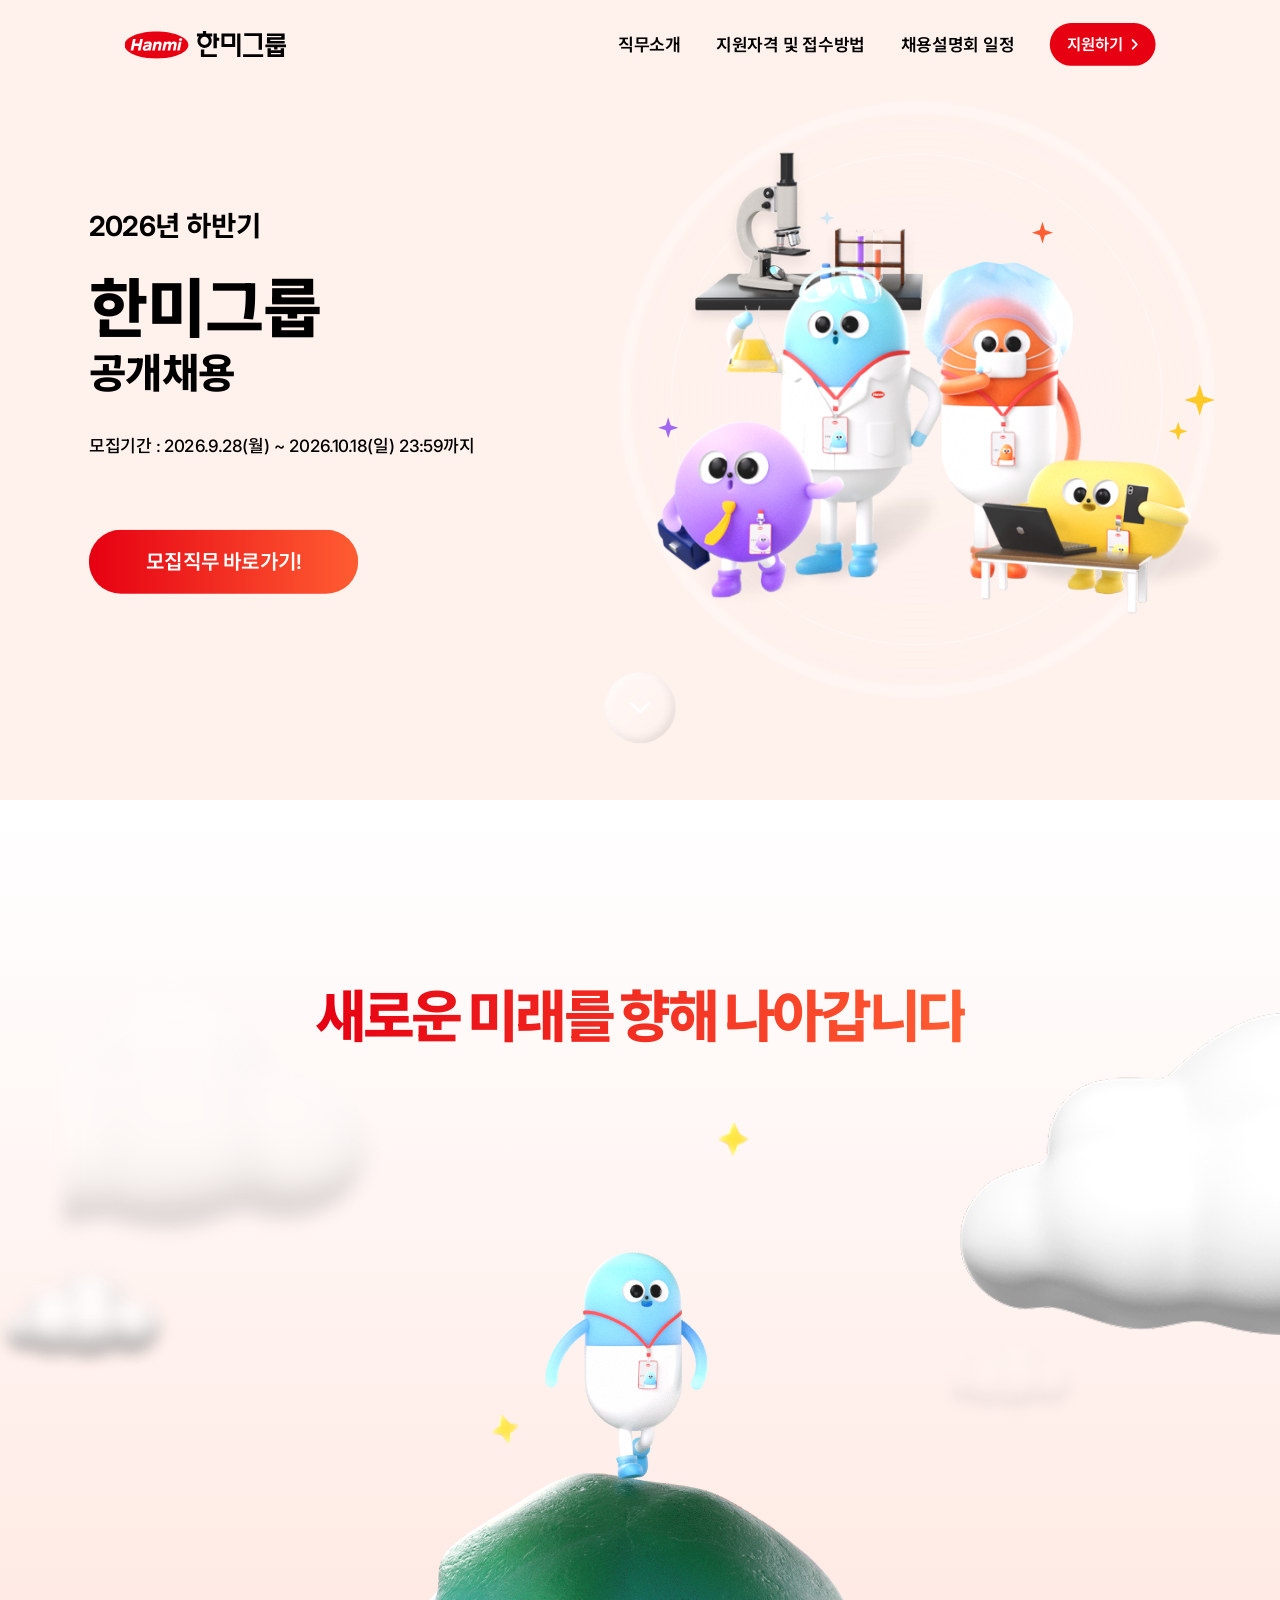
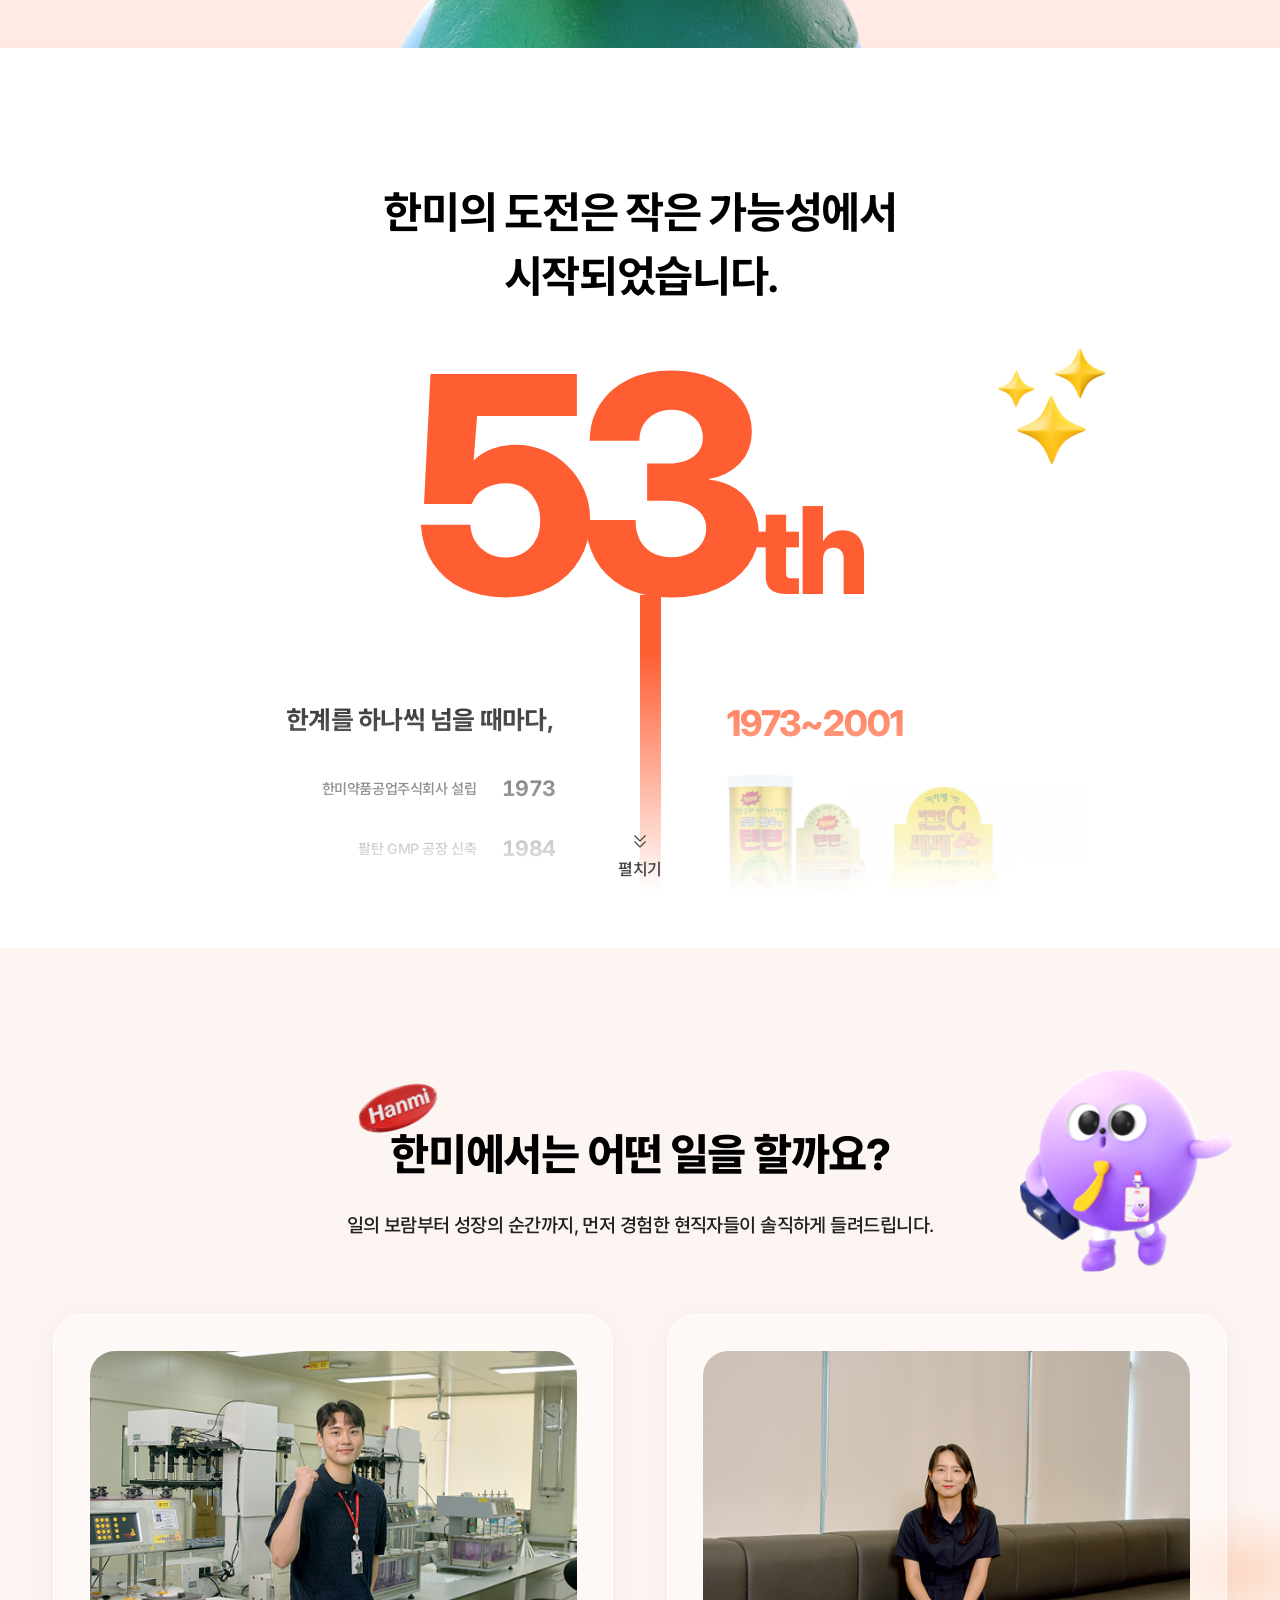
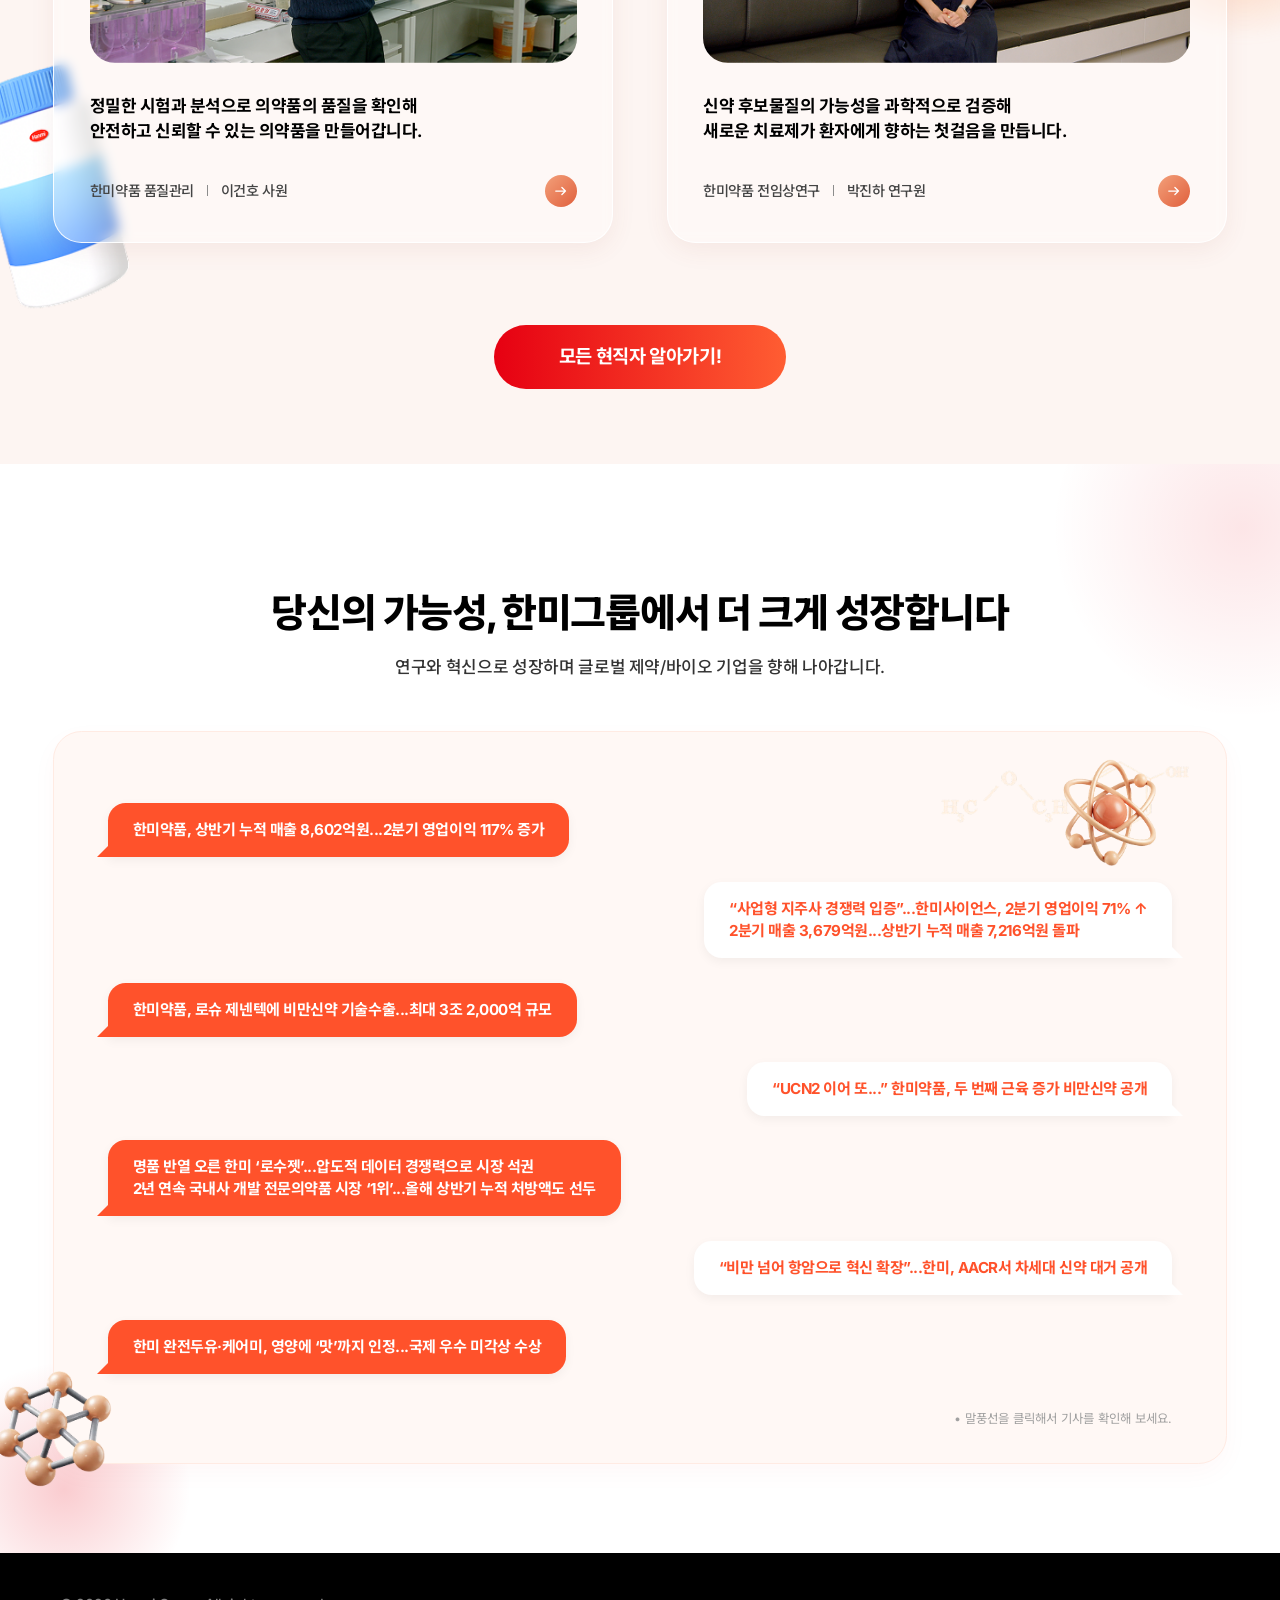
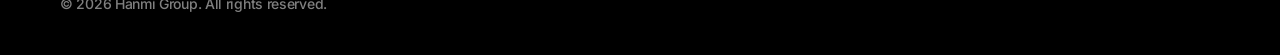
==== commit 6b6a0d49: "gg" ====
--- a/한미그룹/index.html
+++ b/한미그룹/index.html
@@ -891,8 +891,15 @@
         background-clip: text;
         color: transparent;
       }
-      .mirae-scene { position: absolute; inset: 0; }
-      .mirae-scene img { position: absolute; height: auto; pointer-events: none; }
+      .mirae-scene {
+        position: absolute;
+        inset: 0;
+      }
+      .mirae-scene img {
+        position: absolute;
+        height: auto;
+        pointer-events: none;
+      }
       .mirae-walking {
         z-index: 2;
         width: 68%;
@@ -901,35 +908,120 @@
         bottom: -1%;
         transform: translateX(-50%);
       }
-      .mirae-cloud--left { width: 17%; left: -2%; top: 54%; }
-      .mirae-cloud--upper { width: 24%; left: 5%; top: 23%; opacity: .32; filter: blur(9px); }
-      .mirae-cloud--right { width: 34%; right: -9%; top: 25%; }
-      .mirae-cloud--small { width: 12%; right: 15%; top: 63%; opacity: .45; filter: blur(4px); }
-      .mirae-star { z-index: 3; }
-      .mirae-star--top { width: 2.6%; left: 56%; top: 38%; }
-      .mirae-star--bottom { width: 3%; left: 38%; top: 72%; }
+      .mirae-cloud--left {
+        width: 17%;
+        left: -2%;
+        top: 54%;
+      }
+      .mirae-cloud--upper {
+        width: 24%;
+        left: 5%;
+        top: 23%;
+        opacity: 0.32;
+        filter: blur(9px);
+      }
+      .mirae-cloud--right {
+        width: 34%;
+        right: -9%;
+        top: 25%;
+      }
+      .mirae-cloud--small {
+        width: 12%;
+        right: 15%;
+        top: 63%;
+        opacity: 0.45;
+        filter: blur(4px);
+      }
+      .mirae-star {
+        z-index: 3;
+      }
+      .mirae-star--top {
+        width: 2.6%;
+        left: 56%;
+        top: 38%;
+      }
+      .mirae-star--bottom {
+        width: 3%;
+        left: 38%;
+        top: 72%;
+      }
 
       @media (max-width: 1024px) {
-        .mirae-inner { height: clamp(600px, 68.4vw, 700px); }
-        .mirae-title { top: 20%; font-size: clamp(27px, 4.4vw, 46px); }
-        .mirae-walking { width: 65%; max-width: 760px; bottom: -1%; }
-        .mirae-cloud--left { top: 62%; }
-        .mirae-cloud--upper { top: 38%; }
-        .mirae-cloud--right { top: 42%; }
-        .mirae-cloud--small { top: 72%; }
-        .mirae-star--top { top: 53%; }
-        .mirae-star--bottom { top: 78%; }
+        .mirae-inner {
+          height: clamp(600px, 68.4vw, 700px);
+        }
+        .mirae-title {
+          top: 20%;
+          font-size: clamp(27px, 4.4vw, 46px);
+        }
+        .mirae-walking {
+          width: 65%;
+          max-width: 760px;
+          bottom: -1%;
+        }
+        .mirae-cloud--left {
+          top: 62%;
+        }
+        .mirae-cloud--upper {
+          top: 38%;
+        }
+        .mirae-cloud--right {
+          top: 42%;
+        }
+        .mirae-cloud--small {
+          top: 72%;
+        }
+        .mirae-star--top {
+          top: 53%;
+        }
+        .mirae-star--bottom {
+          top: 78%;
+        }
       }
       @media (max-width: 568px) {
-        .mirae-inner { height: clamp(640px, 108.5vw, 920px); }
-        .mirae-title { top: 15.5%; font-size: clamp(19px, 6.5vw, 55px); letter-spacing: -0.075em; }
-        .mirae-walking { width: 105%; max-width: none; bottom: -1%; }
-        .mirae-cloud--left { width: 27%; left: -3%; top: 52%; }
-        .mirae-cloud--upper { width: 40%; left: 5%; top: 28%; }
-        .mirae-cloud--right { width: 49%; right: -13%; top: 30%; }
-        .mirae-cloud--small { width: 18%; right: 5%; top: 67%; }
-        .mirae-star--top { width: 4%; left: 59%; top: 56%; }
-        .mirae-star--bottom { width: 4%; left: 37%; top: 78%; }
+        .mirae-inner {
+          height: clamp(640px, 108.5vw, 920px);
+        }
+        .mirae-title {
+          top: 15.5%;
+          font-size: clamp(19px, 6.5vw, 55px);
+          letter-spacing: -0.075em;
+        }
+        .mirae-walking {
+          width: 105%;
+          max-width: none;
+          bottom: -1%;
+        }
+        .mirae-cloud--left {
+          width: 27%;
+          left: -3%;
+          top: 52%;
+        }
+        .mirae-cloud--upper {
+          width: 40%;
+          left: 5%;
+          top: 28%;
+        }
+        .mirae-cloud--right {
+          width: 49%;
+          right: -13%;
+          top: 30%;
+        }
+        .mirae-cloud--small {
+          width: 18%;
+          right: 5%;
+          top: 67%;
+        }
+        .mirae-star--top {
+          width: 4%;
+          left: 59%;
+          top: 56%;
+        }
+        .mirae-star--bottom {
+          width: 4%;
+          left: 37%;
+          top: 78%;
+        }
       }
 
       /* ---------- History (53th → 100th) ---------- */
@@ -958,6 +1050,15 @@
         --his-end-main: calc(34 * var(--u));
         --his-dot: calc(8 * var(--u));
         --his-ease: 0.6s cubic-bezier(0.4, 0, 0.2, 1);
+        /* 접힘 상태 = 한 화면(100dvh). 푸터(펼치기 버튼)가 본문과 겹치는 만큼을 계산해
+           '본문 + 푸터' 합계가 정확히 한 화면이 되도록 한다. */
+        --his-toggle-h: 64px; /* 펼치기/접기 버튼 높이 */
+        --his-foot-pull: 110px; /* 접힘 시 푸터가 본문 위로 겹치는 양 */
+        --his-foot-pad: 60px; /* 접힘 시 푸터 하단 여백 */
+        --his-collapsed-h: calc(
+          100vh -
+            (var(--his-toggle-h) + var(--his-foot-pad) - var(--his-foot-pull))
+        );
         position: relative;
         width: 100%;
         background: var(--white);
@@ -975,13 +1076,33 @@
         right: 0;
         bottom: 0;
         height: clamp(180px, 22vw, 320px);
-        background: linear-gradient(180deg, rgba(255, 255, 255, 0) 0%, #fff 85%);
+        background: linear-gradient(
+          180deg,
+          rgba(255, 255, 255, 0) 0%,
+          #fff 85%
+        );
         opacity: 0;
         pointer-events: none;
         z-index: 1;
         transition: opacity 0.4s ease;
       }
-      .history.is-collapsed .history-body::after { opacity: 1; }
+      .history.is-collapsed .history-body::after {
+        opacity: 1;
+      }
+
+      /* 접힘 상태: 높이를 한 화면(100vh → 100dvh 우선)으로 고정.
+         JS 가 inline 으로 넣는 max-height(px) 보다 우선하도록 !important 사용.
+         .is-collapsed 클래스 토글만으로 동작하므로 JS 구조는 그대로이며,
+         펼칠 때는 클래스가 빠지면서 JS 의 inline max-height 로 트랜지션 → 완료 후 none(자연 높이) 로 해제된다.
+         (dvh 미지원 브라우저는 앞의 vh 선언이 사용됨) */
+      .history.is-collapsed .history-body {
+        max-height: var(--his-collapsed-h) !important;
+        max-height: calc(
+          100dvh -
+            (var(--his-toggle-h) + var(--his-foot-pad) - var(--his-foot-pull))
+        ) !important;
+        overflow: hidden;
+      }
 
       .history-flow {
         position: relative;
@@ -989,10 +1110,21 @@
         margin: 0 auto;
         padding: var(--his-pad-top) var(--his-pad-x) calc(60 * var(--u));
       }
-      .history-deco { position: absolute; height: auto; max-width: none; pointer-events: none; z-index: -1; }
+      .history-deco {
+        position: absolute;
+        height: auto;
+        max-width: none;
+        pointer-events: none;
+        z-index: -1;
+      }
 
       /* 헤드: 타이틀 + 53th */
-      .history-head { position: relative; isolation: isolate; text-align: center; margin-bottom: var(--his-head-gap); }
+      .history-head {
+        position: relative;
+        isolation: isolate;
+        text-align: center;
+        margin-bottom: var(--his-head-gap);
+      }
       .history-title {
         margin: 0 0 var(--his-title-gap);
         font-size: var(--his-title);
@@ -1012,10 +1144,19 @@
         letter-spacing: -0.07em;
         color: var(--his-orange);
       }
-      .history-count-unit { margin-left: 0.07em; font-size: 0.4em; letter-spacing: -0.03em; }
+      .history-count-unit {
+        margin-left: 0.07em;
+        font-size: 0.4em;
+        letter-spacing: -0.03em;
+      }
 
       /* 타임라인 중앙선: 53th 하단 → 100th 상단 */
-      .history-timeline { position: relative; display: flex; flex-direction: column; gap: var(--his-block-gap); }
+      .history-timeline {
+        position: relative;
+        display: flex;
+        flex-direction: column;
+        gap: var(--his-block-gap);
+      }
       .history-timeline::before {
         content: "";
         position: absolute;
@@ -1044,24 +1185,83 @@
         grid-template-areas: "period list" "figure list";
         grid-template-rows: auto 1fr;
       }
-      .history-period { grid-area: period; margin: 0; font-size: var(--his-period); font-weight: 800; line-height: 1.2; letter-spacing: -0.02em; color: var(--his-orange); white-space: nowrap; }
-      .history-lead { grid-area: lead; margin: 0; font-size: var(--his-lead); font-weight: 700; line-height: 1.4; letter-spacing: -0.03em; }
-      .history-list { grid-area: list; display: flex; flex-direction: column; gap: var(--his-item-gap); margin: 0; padding: 0; list-style: none; }
-      .history-list li { display: flex; align-items: center; gap: calc(var(--his-year) * 1.2); }
-      .history-year { flex: none; width: calc(var(--his-year) * 2.4); font-size: var(--his-year); font-weight: 700; line-height: 1.4; letter-spacing: -0.02em; font-variant-numeric: tabular-nums; }
-      .history-text { font-size: var(--his-text); font-weight: 500; line-height: 1.5; letter-spacing: -0.03em; }
+      .history-period {
+        grid-area: period;
+        margin: 0;
+        font-size: var(--his-period);
+        font-weight: 800;
+        line-height: 1.2;
+        letter-spacing: -0.02em;
+        color: var(--his-orange);
+        white-space: nowrap;
+      }
+      .history-lead {
+        grid-area: lead;
+        margin: 0;
+        font-size: var(--his-lead);
+        font-weight: 700;
+        line-height: 1.4;
+        letter-spacing: -0.03em;
+      }
+      .history-list {
+        grid-area: list;
+        display: flex;
+        flex-direction: column;
+        gap: var(--his-item-gap);
+        margin: 0;
+        padding: 0;
+        list-style: none;
+      }
+      .history-list li {
+        display: flex;
+        align-items: center;
+        gap: calc(var(--his-year) * 1.2);
+      }
+      .history-year {
+        flex: none;
+        width: calc(var(--his-year) * 2.4);
+        font-size: var(--his-year);
+        font-weight: 700;
+        line-height: 1.4;
+        letter-spacing: -0.02em;
+        font-variant-numeric: tabular-nums;
+      }
+      .history-text {
+        font-size: var(--his-text);
+        font-weight: 500;
+        line-height: 1.5;
+        letter-spacing: -0.03em;
+      }
 
       /* 텍스트가 왼쪽: 축 쪽(오른쪽)으로 우측 정렬, 연도가 축에 가장 가깝게 */
-      .history-block--text-left .history-lead { justify-self: end; text-align: right; }
-      .history-block--text-left .history-list { justify-self: end; align-items: flex-end; }
-      .history-block--text-left .history-list li { flex-direction: row-reverse; text-align: right; }
+      .history-block--text-left .history-lead {
+        justify-self: end;
+        text-align: right;
+      }
+      .history-block--text-left .history-list {
+        justify-self: end;
+        align-items: flex-end;
+      }
+      .history-block--text-left .history-list li {
+        flex-direction: row-reverse;
+        text-align: right;
+      }
       .history-block--text-left .history-period,
-      .history-block--text-left .history-figure { justify-self: start; }
+      .history-block--text-left .history-figure {
+        justify-self: start;
+      }
       /* 텍스트가 오른쪽: 미디어는 축 쪽(왼쪽 열의 오른쪽 끝)으로 정렬 */
       .history-block--text-right .history-period,
-      .history-block--text-right .history-figure { justify-self: end; }
-      .history-block--text-right .history-list { justify-self: start; align-items: flex-start; }
-      .history-block--text-right .history-period { text-align: right; }
+      .history-block--text-right .history-figure {
+        justify-self: end;
+      }
+      .history-block--text-right .history-list {
+        justify-self: start;
+        align-items: flex-start;
+      }
+      .history-block--text-right .history-period {
+        text-align: right;
+      }
 
       /* 점 3개(more): 마지막 연도 중앙 아래 */
       .history-list::after {
@@ -1072,42 +1272,139 @@
         margin-bottom: calc(var(--his-dot) * 4.5);
         border-radius: 50%;
         background: var(--his-orange);
-        box-shadow: 0 calc(var(--his-dot) * 2.25) 0 rgba(255, 93, 50, 0.55), 0 calc(var(--his-dot) * 4.5) 0 rgba(255, 93, 50, 0.25);
-      }
-      .history-block--text-left .history-list::after { margin-right: calc(var(--his-year) * 1.2 - var(--his-dot) / 2); }
-      .history-block--text-right .history-list::after { margin-left: calc(var(--his-year) * 1.2 - var(--his-dot) / 2); }
-
-      .history-figure { grid-area: figure; width: var(--w-d, 80%); margin: 0; }
-      .history-figure img { width: 100%; height: auto; max-width: 100%; }
-      .history-figure--1 { --w-d: 72%; --w-t: 100%; --w-m: 64%; }
-      .history-figure--2 { --w-d: 80%; --w-t: 100%; --w-m: 69%; }
-      .history-figure--3 { --w-d: 94%; --w-t: 100%; --w-m: 85%; }
-      .history-figure--4 { --w-d: 87%; --w-t: 100%; --w-m: 76%; }
-      .history-figure--5 { --w-d: 74%; --w-t: 100%; --w-m: 63%; }
+        box-shadow:
+          0 calc(var(--his-dot) * 2.25) 0 rgba(255, 93, 50, 0.55),
+          0 calc(var(--his-dot) * 4.5) 0 rgba(255, 93, 50, 0.25);
+      }
+      .history-block--text-left .history-list::after {
+        margin-right: calc(var(--his-year) * 1.2 - var(--his-dot) / 2);
+      }
+      .history-block--text-right .history-list::after {
+        margin-left: calc(var(--his-year) * 1.2 - var(--his-dot) / 2);
+      }
+
+      .history-figure {
+        grid-area: figure;
+        width: var(--w-d, 80%);
+        margin: 0;
+      }
+      .history-figure img {
+        width: 100%;
+        height: auto;
+        max-width: 100%;
+      }
+      .history-figure--1 {
+        --w-d: 72%;
+        --w-t: 100%;
+        --w-m: 64%;
+      }
+      .history-figure--2 {
+        --w-d: 80%;
+        --w-t: 100%;
+        --w-m: 69%;
+      }
+      .history-figure--3 {
+        --w-d: 94%;
+        --w-t: 100%;
+        --w-m: 85%;
+      }
+      .history-figure--4 {
+        --w-d: 87%;
+        --w-t: 100%;
+        --w-m: 76%;
+      }
+      .history-figure--5 {
+        --w-d: 74%;
+        --w-t: 100%;
+        --w-m: 63%;
+      }
 
       /* 데코 (데스크탑 전용, 좌표는 1440 기준) */
-      .history-deco--star { right: calc(107 * var(--u)); top: calc(162 * var(--u)); width: calc(180 * var(--u)); z-index: 0; }
-      .history-deco--beaker { left: calc(68 * var(--u)); top: calc(208 * var(--u)); width: calc(171 * var(--u)); }
-      .history-deco--microscope { left: calc(1115 * var(--u)); top: calc(300 * var(--u)); width: calc(202 * var(--u)); }
-      .history-deco--mol-blur1 { left: calc(1090 * var(--u)); top: calc(66 * var(--u)); width: calc(392 * var(--u)); }
-      .history-deco--mol-blur2 { left: calc(-150 * var(--u)); top: calc(-150 * var(--u)); width: calc(240 * var(--u)); }
-      .history-deco--mol-big { left: calc(1164 * var(--u)); top: calc(343 * var(--u)); width: calc(215 * var(--u)); }
+      .history-deco--star {
+        right: calc(107 * var(--u));
+        top: calc(162 * var(--u));
+        width: calc(180 * var(--u));
+        z-index: 0;
+      }
+      .history-deco--beaker {
+        left: calc(68 * var(--u));
+        top: calc(208 * var(--u));
+        width: calc(171 * var(--u));
+      }
+      .history-deco--microscope {
+        left: calc(1115 * var(--u));
+        top: calc(300 * var(--u));
+        width: calc(202 * var(--u));
+      }
+      .history-deco--mol-blur1 {
+        left: calc(1090 * var(--u));
+        top: calc(66 * var(--u));
+        width: calc(392 * var(--u));
+      }
+      .history-deco--mol-blur2 {
+        left: calc(-150 * var(--u));
+        top: calc(-150 * var(--u));
+        width: calc(240 * var(--u));
+      }
+      .history-deco--mol-big {
+        left: calc(1164 * var(--u));
+        top: calc(343 * var(--u));
+        width: calc(215 * var(--u));
+      }
 
       /* 엔딩: 100th + 마무리 카피 */
-      .history-end { position: relative; isolation: isolate; margin-top: var(--his-end-gap); text-align: center; }
-      .history-count--end { position: relative; left: 8%; }
-      .history-end-copy { position: relative; margin-top: calc(75 * var(--u)); padding-bottom: calc(40 * var(--u)); }
+      .history-end {
+        position: relative;
+        isolation: isolate;
+        margin-top: var(--his-end-gap);
+        text-align: center;
+      }
+      .history-count--end {
+        position: relative;
+        left: 8%;
+      }
+      .history-end-copy {
+        position: relative;
+        margin-top: calc(75 * var(--u));
+        padding-bottom: calc(40 * var(--u));
+      }
       .history-end-copy::before {
         content: "";
         position: absolute;
         inset: calc(-170 * var(--u)) -2% 0;
-        background: radial-gradient(ellipse at 50% 50%, rgba(255, 93, 50, 0.08) 0%, rgba(255, 93, 50, 0) 70%);
+        background: radial-gradient(
+          ellipse at 50% 50%,
+          rgba(255, 93, 50, 0.08) 0%,
+          rgba(255, 93, 50, 0) 70%
+        );
         z-index: -1;
       }
-      .history-end-sub { margin: 0 0 calc(24 * var(--u)); font-size: var(--his-end-sub); font-weight: 500; line-height: 1.6; letter-spacing: -0.03em; }
-      .history-end-main { margin: 0; font-size: var(--his-end-main); font-weight: 800; line-height: 1.95; letter-spacing: -0.04em; }
-      .history-deco--char { left: calc(-11 * var(--u)); top: calc(-171 * var(--u)); width: calc(248 * var(--u)); z-index: 0; }
-      .history-deco--cloud { left: calc(-60 * var(--u)); top: calc(150 * var(--u)); width: calc(330 * var(--u)); z-index: -1; }
+      .history-end-sub {
+        margin: 0 0 calc(24 * var(--u));
+        font-size: var(--his-end-sub);
+        font-weight: 500;
+        line-height: 1.6;
+        letter-spacing: -0.03em;
+      }
+      .history-end-main {
+        margin: 0;
+        font-size: var(--his-end-main);
+        font-weight: 800;
+        line-height: 1.95;
+        letter-spacing: -0.04em;
+      }
+      .history-deco--char {
+        left: calc(-11 * var(--u));
+        top: calc(-171 * var(--u));
+        width: calc(248 * var(--u));
+        z-index: 0;
+      }
+      .history-deco--cloud {
+        left: calc(-60 * var(--u));
+        top: calc(150 * var(--u));
+        width: calc(330 * var(--u));
+        z-index: -1;
+      }
 
       /* 펼치기/접기 */
       .history-foot {
@@ -1118,7 +1415,16 @@
         padding: calc(24 * var(--u)) 0 calc(120 * var(--u));
         transition: margin-top var(--his-ease);
       }
-      .history.is-collapsed .history-foot { margin-top: -110px; padding-top: 0; padding-bottom: 60px; }
+      .history.is-collapsed .history-foot {
+        margin-top: calc(-1 * var(--his-foot-pull));
+        padding-top: 0;
+        padding-bottom: var(--his-foot-pad);
+      }
+      .history.is-collapsed .history-toggle {
+        box-sizing: border-box;
+        height: var(--his-toggle-h);
+        justify-content: center;
+      }
       .history-toggle {
         display: flex;
         flex-direction: column;
@@ -1134,12 +1440,30 @@
         letter-spacing: -0.02em;
         transition: color var(--transition);
       }
-      .history-toggle svg { width: 24px; height: 24px; transition: transform var(--his-ease); }
-      .history-toggle[aria-expanded="false"] svg { transform: rotate(180deg); }
-      .history-toggle:hover { color: var(--red); }
+      .history-toggle svg {
+        width: 24px;
+        height: 24px;
+        transition: transform var(--his-ease);
+      }
+      .history-toggle[aria-expanded="false"] svg {
+        transform: rotate(180deg);
+      }
+      /* 펼침 상태: 접힘용 높이 제한 해제 (JS 가 transition 후 inline max-height:none 으로 마무리) */
+      .history.is-expanded .history-body {
+        height: auto;
+        min-height: 0;
+      }
+      .history-toggle:hover {
+        color: var(--red);
+      }
 
       @media (prefers-reduced-motion: reduce) {
-        .history-body, .history-body::after, .history-foot, .history-toggle svg { transition: none; }
+        .history-body,
+        .history-body::after,
+        .history-foot,
+        .history-toggle svg {
+          transition: none;
+        }
       }
 
       /* ---------- Tablet : 1024px 이하 (선 유지, 데코 제거, 2열 지그재그 유지) ---------- */
@@ -1166,11 +1490,21 @@
           --his-end-main: clamp(20px, 3.3vw, 32px);
           --his-dot: clamp(6px, 0.9vw, 8px);
         }
-        .history-deco { display: none; } /* 장식 이미지는 데스크탑 전용 */
-        .history-figure { width: var(--w-t); }
-        .history-end-copy { margin-top: clamp(40px, 8vw, 75px); }
-        .history-end-copy::before { inset: -120px -2% 0; }
-        .history-foot { padding: 24px 0 clamp(60px, 12vw, 120px); }
+        .history-deco {
+          display: none;
+        } /* 장식 이미지는 데스크탑 전용 */
+        .history-figure {
+          width: var(--w-t);
+        }
+        .history-end-copy {
+          margin-top: clamp(40px, 8vw, 75px);
+        }
+        .history-end-copy::before {
+          inset: -120px -2% 0;
+        }
+        .history-foot {
+          padding: 24px 0 clamp(60px, 12vw, 120px);
+        }
       }
 
       /* ---------- Mobile : 568px 이하 (선 제거, 1열, 홀/짝 블록 좌우 교차 정렬) ---------- */
@@ -1193,22 +1527,735 @@
           --his-end-sub: clamp(11px, 2.5vw, 13px);
           --his-end-main: clamp(17px, 3.7vw, 20px);
         }
-        .history-timeline::before { content: none; }
-        .history-block { grid-template-columns: 1fr; grid-template-rows: none; }
-        .history-block--text-left { grid-template-areas: "period" "lead" "list" "figure"; justify-items: end; }
-        .history-block--text-right { grid-template-areas: "period" "list" "figure"; justify-items: start; }
+        .history-timeline::before {
+          content: none;
+        }
+        .history-block {
+          grid-template-columns: 1fr;
+          grid-template-rows: none;
+        }
+        .history-block--text-left {
+          grid-template-areas: "period" "lead" "list" "figure";
+          justify-items: end;
+        }
+        .history-block--text-right {
+          grid-template-areas: "period" "list" "figure";
+          justify-items: start;
+        }
         .history-block .history-period,
         .history-block .history-lead,
         .history-block .history-list,
-        .history-block .history-figure { justify-self: auto; }
-        .history-block--text-right .history-period { text-align: left; }
-        .history-block--text-left .history-period { text-align: right; }
-        .history-figure { width: var(--w-m); }
-        .history-count--end { left: 2.7%; }
-        .history-end-copy { margin-top: 20px; }
-        .history-end-copy::before { inset: -60px -20px 0; }
-        .history-end-main { line-height: 1.75; }
-        .history-toggle { font-size: 14px; }
+        .history-block .history-figure {
+          justify-self: auto;
+        }
+        .history-block--text-right .history-period {
+          text-align: left;
+        }
+        .history-block--text-left .history-period {
+          text-align: right;
+        }
+        .history-figure {
+          width: var(--w-m);
+        }
+        .history-count--end {
+          left: 2.7%;
+        }
+        .history-end-copy {
+          margin-top: 20px;
+        }
+        .history-end-copy::before {
+          inset: -60px -20px 0;
+        }
+        .history-end-main {
+          line-height: 1.75;
+        }
+        .history-toggle {
+          font-size: 14px;
+        }
+      }
+
+      /* ---------- Jobs (직무소개 / 현직자 인터뷰) ---------- */
+      /* 데스크탑(1025px~)은 1440 기준 px 값을 --scale 로 축소(.history 와 동일 방식),
+         태블릿/모바일은 아래 미디어쿼리에서 변수만 clamp(vw) 값으로 교체한다. */
+      .jobs {
+        --u: calc(1px * var(--scale));
+        --jobs-pad-top: calc(200 * var(--u));
+        --jobs-pad-bottom: calc(84 * var(--u));
+        --jobs-pad-x: calc(60 * var(--u));
+        --jobs-title: calc(48 * var(--u));
+        --jobs-title-gap: calc(30 * var(--u));
+        --jobs-desc: calc(21 * var(--u));
+        --jobs-head-gap: calc(84 * var(--u));
+        --jobs-gap: calc(60 * var(--u));
+        --jobs-card-pad: calc(40 * var(--u));
+        --jobs-card-radius: calc(32 * var(--u));
+        --jobs-photo-radius: calc(28 * var(--u));
+        --jobs-copy-gap: calc(34 * var(--u));
+        --jobs-copy: calc(19 * var(--u));
+        --jobs-meta-gap: calc(34 * var(--u));
+        --jobs-meta: calc(16 * var(--u));
+        --jobs-arrow: calc(36 * var(--u));
+        --jobs-more-gap: calc(92 * var(--u));
+        --jobs-btn-w: calc(329 * var(--u));
+        --jobs-btn-h: calc(72 * var(--u));
+        --jobs-btn-fs: calc(21 * var(--u));
+        position: relative;
+        isolation: isolate;
+        width: 100%;
+        overflow: hidden;
+        background: #fdf5f2;
+      }
+      /* 우측 가장자리 번짐 장식 (에셋 미제공 → CSS 그라디언트로 대체, 데스크탑 전용) */
+      .jobs::after {
+        content: "";
+        position: absolute;
+        right: calc(-70 * var(--u));
+        top: calc(628 * var(--u));
+        width: calc(220 * var(--u));
+        height: calc(150 * var(--u));
+        background: radial-gradient(
+          closest-side,
+          rgba(255, 160, 100, 0.32),
+          rgba(255, 160, 100, 0)
+        );
+        filter: blur(6px);
+        pointer-events: none;
+        z-index: 0;
+      }
+      .jobs-inner {
+        position: relative;
+        max-width: var(--container-width);
+        z-index: 1;
+        margin: 0 auto;
+        padding: var(--jobs-pad-top) var(--jobs-pad-x) var(--jobs-pad-bottom);
+      }
+
+      /* 헤드: 로고 + 타이틀 + 설명 + 캐릭터 */
+      .jobs-head {
+        text-align: center;
+        margin-bottom: var(--jobs-head-gap);
+      }
+      .jobs-headline {
+        position: relative;
+        width: fit-content;
+        margin: 0 auto;
+        font-size: var(--jobs-title);
+      }
+      .jobs-title {
+        margin: 0;
+        font-size: 1em;
+        font-weight: 800;
+        line-height: 1.4;
+        letter-spacing: -0.03em;
+        white-space: nowrap;
+      }
+      /* 로고는 타이틀 글자 크기(em) 기준으로 좌상단에 걸쳐 배치 */
+      .jobs-logo {
+        position: absolute;
+        left: -0.9em;
+        top: -1.19em;
+        width: 2.15em;
+        height: auto;
+        pointer-events: none;
+      }
+      .jobs-desc {
+        margin: var(--jobs-title-gap) 0 0;
+        font-size: var(--jobs-desc);
+        font-weight: 500;
+        line-height: 1.5;
+        letter-spacing: -0.03em;
+        color: #222;
+      }
+      .jobs-deco {
+        position: absolute;
+        height: auto;
+        max-width: none;
+        pointer-events: none;
+      }
+      .jobs-deco--char {
+        right: calc(13 * var(--u));
+        top: calc(136 * var(--u));
+        width: calc(280 * var(--u));
+        z-index: 2;
+      }
+      /* 약통: 화면 왼쪽 가장자리에 걸쳐 잘리는 연출이므로 섹션(뷰포트) 기준으로 배치.
+         카드 뒤(z-index 0)에 두어, 카드와 겹치는 부분은 카드의 backdrop-filter 로 블러 처리된다. */
+      .jobs-deco--bottle {
+        top: auto;
+        bottom: 120px;
+        left: calc(
+          50% - min(660px, 50vw - 40px) - min(139px, 10.53vw - 8.42px)
+        );
+        width: min(300px, 22.727vw - 18.18px);
+        height: min(346px, 26.212vw - 20.97px);
+      }
+      /* 카드 리스트 */
+      .jobs-list {
+        position: relative;
+        z-index: 1;
+        display: grid;
+        grid-template-columns: repeat(2, minmax(0, 1fr));
+        gap: var(--jobs-gap);
+        margin: 0;
+        padding: 0;
+        list-style: none;
+      }
+      .jobs-card {
+        display: flex;
+        flex-direction: column;
+        height: 100%;
+        padding: var(--jobs-card-pad);
+        border: 1px solid rgba(255, 255, 255, 0.9);
+        border-radius: var(--jobs-card-radius);
+        background: rgba(255, 255, 255, 0.35);
+        -webkit-backdrop-filter: blur(6px);
+        backdrop-filter: blur(6px);
+        box-shadow: 0 calc(8 * var(--u)) calc(28 * var(--u))
+          rgba(150, 80, 60, 0.08);
+        transition:
+          transform var(--transition),
+          box-shadow var(--transition);
+      }
+      /* .jobs-card:hover {
+        transform: translateY(-4px);
+        box-shadow: 0 calc(14 * var(--u)) calc(34 * var(--u)) rgba(150, 80, 60, 0.14);
+      } */
+      .jobs-item:hover .jobs-card {
+        background: var(--white);
+      }
+      .jobs-photo {
+        margin: 0;
+        aspect-ratio: 1100 / 706;
+        overflow: hidden;
+        border-radius: var(--jobs-photo-radius);
+      }
+      .jobs-photo img {
+        width: 100%;
+        height: 100%;
+        object-fit: cover;
+      }
+      .jobs-copy {
+        flex: 1;
+        margin: var(--jobs-copy-gap) 0 0;
+        font-size: var(--jobs-copy);
+        font-weight: 700;
+        line-height: 1.5;
+        letter-spacing: -0.03em;
+      }
+      .jobs-meta {
+        display: flex;
+        align-items: center;
+        justify-content: space-between;
+        gap: 12px;
+        margin-top: var(--jobs-meta-gap);
+      }
+      .jobs-info {
+        display: flex;
+        align-items: center;
+        margin: 0;
+        font-size: var(--jobs-meta);
+        font-weight: 500;
+        line-height: 1.5;
+        letter-spacing: -0.03em;
+        color: #444;
+      }
+      .jobs-name::before {
+        content: "";
+        display: inline-block;
+        width: 1px;
+        height: 0.8em;
+        margin: 0 0.9em;
+        background: #8c8c8c;
+      }
+      .jobs-arrow {
+        flex: none;
+        display: flex;
+        align-items: center;
+        justify-content: center;
+        width: var(--jobs-arrow);
+        height: var(--jobs-arrow);
+        border-radius: 50%;
+        background: linear-gradient(135deg, #f3a07a 0%, #e0603d 100%);
+        color: var(--white);
+        transition:
+          transform var(--transition),
+          filter var(--transition);
+      }
+      .jobs-arrow svg {
+        width: 44%;
+        height: 44%;
+      }
+      .jobs-card:hover .jobs-arrow {
+        transform: translateX(3px);
+        filter: saturate(1.2);
+      }
+
+      /* 하단 버튼 (.btn.btn-main 공통 스타일 재사용, 크기만 덮어씀) */
+      .jobs-more-wrap {
+        position: relative;
+        z-index: 1;
+        display: flex;
+        justify-content: center;
+        margin-top: var(--jobs-more-gap);
+      }
+      .jobs .jobs-more {
+        width: var(--jobs-btn-w);
+        height: var(--jobs-btn-h);
+        padding: 0;
+        font-size: var(--jobs-btn-fs);
+        font-weight: 700;
+        line-height: 1.4;
+        letter-spacing: -0.02em;
+      }
+
+      @media (prefers-reduced-motion: reduce) {
+        .jobs-card,
+        .jobs-arrow {
+          transition: none;
+        }
+        .jobs-card:hover,
+        .jobs-card:hover .jobs-arrow {
+          transform: none;
+        }
+      }
+
+      /* ---------- Tablet : 1024px 이하 (2열 유지, 값은 1024 기준 vw → clamp) ---------- */
+      @media (max-width: 1024px) {
+        .jobs {
+          --u: 1px;
+          --jobs-pad-top: clamp(100px, 13.9vw, 142px);
+          --jobs-pad-bottom: clamp(48px, 7vw, 72px);
+          --jobs-pad-x: clamp(20px, 3.9vw, 40px);
+          --jobs-title: clamp(24px, 3.42vw, 35px);
+          --jobs-title-gap: clamp(14px, 1.95vw, 20px);
+          --jobs-desc: clamp(13px, 1.7vw, 17.5px);
+          --jobs-head-gap: clamp(32px, 4.5vw, 46px);
+          --jobs-gap: clamp(12px, 1.95vw, 20px);
+          --jobs-card-pad: clamp(16px, 2.34vw, 24px);
+          --jobs-card-radius: clamp(20px, 2.9vw, 30px);
+          --jobs-photo-radius: clamp(16px, 2.3vw, 24px);
+          --jobs-copy-gap: clamp(16px, 2.5vw, 26px);
+          --jobs-copy: clamp(12px, 1.56vw, 16px);
+          --jobs-meta-gap: clamp(12px, 1.95vw, 20px);
+          --jobs-meta: clamp(11px, 1.27vw, 13px);
+          --jobs-arrow: clamp(26px, 3.1vw, 32px);
+          --jobs-more-gap: clamp(28px, 3.9vw, 40px);
+          --jobs-btn-w: 303px;
+          --jobs-btn-h: 64px;
+          --jobs-btn-fs: 20px;
+        }
+        .jobs::after {
+          display: none;
+        }
+        .jobs-logo {
+          left: -2.37em;
+          top: -1.17em;
+          width: 2.11em;
+        }
+        .jobs-deco--char {
+          right: -0.7vw;
+          top: clamp(14px, 2.35vw, 24px);
+          width: clamp(120px, 19.5vw, 200px);
+        }
+        .jobs-deco--bottle {
+          left: clamp(40px, 9.25vw, 95px);
+          top: auto;
+          bottom: -4px;
+          width: clamp(110px, 15.2vw, 156px);
+        }
+        .jobs-card:hover {
+          box-shadow: 0 10px 26px rgba(150, 80, 60, 0.14);
+        }
+        .jobs-card {
+          box-shadow: 0 6px 20px rgba(150, 80, 60, 0.08);
+        }
+      }
+
+      /* 카드 폭이 좁아지는 구간에서는 시안의 강제 줄바꿈을 해제 */
+      @media (max-width: 640px) {
+        .jobs-br {
+          display: none;
+        }
+      }
+
+      /* ---------- Mobile : 568px 이하 (1열) ---------- */
+      @media (max-width: 568px) {
+        .jobs {
+          --jobs-pad-top: clamp(104px, 31.8vw, 130px);
+          --jobs-pad-bottom: 32px;
+          --jobs-pad-x: 20px;
+          --jobs-title: clamp(18px, 5.4vw, 22px);
+          --jobs-title-gap: clamp(10px, 3.6vw, 16px);
+          --jobs-desc: clamp(12px, 3.15vw, 13px);
+          --jobs-head-gap: clamp(16px, 5.1vw, 24px);
+          --jobs-gap: clamp(14px, 5.1vw, 24px);
+          --jobs-card-pad: clamp(16px, 5.1vw, 24px);
+          --jobs-card-radius: clamp(18px, 5.6vw, 26px);
+          --jobs-photo-radius: clamp(14px, 4.6vw, 20px);
+          --jobs-copy-gap: clamp(14px, 5vw, 22px);
+          --jobs-copy: clamp(11px, 3.1vw, 13px);
+          --jobs-meta-gap: clamp(10px, 3.6vw, 16px);
+          --jobs-meta: clamp(10px, 2.8vw, 12px);
+          --jobs-arrow: clamp(22px, 6.2vw, 28px);
+          --jobs-more-gap: clamp(20px, 7.2vw, 32px);
+          --jobs-btn-w: 200px;
+          --jobs-btn-h: 46px;
+          --jobs-btn-fs: 15px;
+        }
+        .jobs-list {
+          grid-template-columns: 1fr;
+        }
+        .jobs-desc {
+          line-height: 1.75;
+        }
+        .jobs-copy {
+          line-height: 1.6;
+        }
+        .jobs-logo {
+          left: -2.5em;
+          top: -2.2em;
+          width: 3.5em;
+        }
+        .jobs-deco--char {
+          right: -3vw;
+          top: 6px;
+          width: clamp(96px, 35.9vw, 150px);
+        }
+        .jobs-deco--bottle {
+          display: none;
+        } /* 모바일 시안에는 약통 없음 */
+      }
+
+      /* ---------- Innovation (성장 및 혁신 소식) ---------- */
+      .innovation {
+        --u: calc(1px * var(--scale));
+        position: relative;
+        width: 100%;
+        overflow: hidden; /* 영역 밖 장식 가로 스크롤 방지 */
+        background: #ffffff;
+        padding: calc(140 * var(--u)) 0 calc(100 * var(--u));
+        isolation: isolate;
+      }
+
+      /* [디자인 세부 구현 사항 1] 원형 그라데이션 가상요소 장식 */
+      .innovation::before {
+        content: "";
+        position: absolute;
+        top: -10vw;
+        right: -12vw; /* 화면 오른쪽 바깥으로 60% 노출되도록 배치 */
+        width: 30vw;
+        height: 30vw;
+        border-radius: 50%;
+        background: radial-gradient(
+          circle,
+          var(--red) 0%,
+          rgba(230, 0, 18, 0) 70%
+        );
+        opacity: 0.1;
+        pointer-events: none;
+        z-index: 0;
+      }
+
+      .innovation::after {
+        content: "";
+        position: absolute;
+        bottom: -5vw;
+        left: -5vw;
+        width: 20vw;
+        height: 20vw;
+        border-radius: 50%;
+        background: radial-gradient(
+          circle,
+          var(--red) 0%,
+          rgba(230, 0, 18, 0) 70%
+        );
+        opacity: 0.2;
+        pointer-events: none;
+        z-index: 0;
+      }
+
+      .innovation-inner {
+        position: relative;
+        max-width: var(--container-width);
+        margin: 0 auto;
+        padding: 0 calc(60 * var(--u));
+        z-index: 1;
+      }
+
+      /* 헤드 영역 */
+      .innovation-head {
+        text-align: center;
+        margin-bottom: calc(60 * var(--u));
+      }
+
+      .innovation-title {
+        margin: 0 0 calc(16 * var(--u));
+        font-size: calc(44 * var(--u));
+        font-weight: 800;
+        line-height: 1.3;
+        letter-spacing: -0.03em;
+        color: #000;
+      }
+
+      .innovation-desc {
+        margin: 0;
+        font-size: calc(19 * var(--u));
+        font-weight: 500;
+        color: #333333;
+        letter-spacing: -0.02em;
+      }
+
+      /* 박스 컨테이너 */
+      .innovation-card-box {
+        position: relative;
+        background: #fff8f5;
+        border: 1px solid #ffebe3;
+        border-radius: calc(32 * var(--u));
+        padding: calc(80 * var(--u)) calc(60 * var(--u)) calc(40 * var(--u));
+        box-shadow: 0 calc(10 * var(--u)) calc(30 * var(--u))
+          rgba(230, 0, 18, 0.03);
+      }
+
+      /* 장식 이미지 배치 */
+      .inno-deco {
+        position: absolute;
+        pointer-events: none;
+      }
+
+      .inno-deco--chem {
+        top: calc(30 * var(--u));
+        right: calc(40 * var(--u));
+        width: calc(280 * var(--u));
+        opacity: 0.6;
+      }
+
+      .inno-deco--mol {
+        top: calc(20 * var(--u));
+        right: calc(60 * var(--u));
+        width: calc(140 * var(--u));
+      }
+
+      .inno-deco--dna {
+        position: absolute;
+        left: calc(-20 * var(--u));
+        bottom: calc(-40 * var(--u));
+        width: calc(160 * var(--u));
+        z-index: 2;
+      }
+
+      /* 말풍선 기사 리스트 컨테이너 */
+      .inno-speech-list {
+        display: flex;
+        flex-direction: column;
+        gap: calc(28 * var(--u));
+        position: relative;
+        z-index: 1;
+      }
+
+      /* ---------- 말풍선 박스 (Pure CSS) ---------- */
+      .inno-bubble {
+        position: relative;
+        display: inline-flex;
+        align-items: center;
+        max-width: 82%;
+        padding: calc(18 * var(--u)) calc(28 * var(--u));
+        border-radius: calc(20 * var(--u));
+        text-decoration: none;
+        box-shadow: 0 calc(4 * var(--u)) calc(12 * var(--u)) rgba(0, 0, 0, 0.05);
+        transition:
+          transform 0.25s ease,
+          box-shadow 0.25s ease;
+      }
+
+      .inno-bubble:hover {
+        transform: translateY(-3px);
+        box-shadow: 0 calc(8 * var(--u)) calc(20 * var(--u)) rgba(0, 0, 0, 0.1);
+      }
+
+      .inno-bubble-content {
+        position: relative;
+        z-index: 1;
+        font-size: calc(17 * var(--u));
+        font-weight: 700;
+        line-height: 1.45;
+        letter-spacing: -0.03em;
+        word-break: keep-all;
+      }
+
+      /* 말풍선 꼬리 공통 속성 */
+      .inno-bubble::after {
+        content: "";
+        position: absolute;
+        bottom: 0;
+        width: 0;
+        height: 0;
+        border: calc(12 * var(--u)) solid transparent;
+      }
+
+      /* --- [좌측 정렬 / 주황색 말풍선] --- */
+      .inno-bubble.left {
+        align-self: flex-start;
+        background-color: #ff522b;
+        border-bottom-left-radius: 0; /* 꼬리가 달리는 모서리를 직각 처리 */
+      }
+
+      .inno-bubble.left::after {
+        left: calc(-12 * var(--u));
+        border-right-color: #ff522b;
+        border-bottom-color: #ff522b;
+      }
+
+      .inno-bubble--orange .inno-bubble-content {
+        color: #ffffff;
+      }
+
+      /* --- [우측 정렬 / 흰색 말풍선] --- */
+      .inno-bubble.right {
+        align-self: flex-end;
+        background-color: #ffffff;
+        border-bottom-right-radius: 0; /* 꼬리가 달리는 모서리를 직각 처리 */
+      }
+
+      .inno-bubble.right::after {
+        right: calc(-12 * var(--u));
+        border-left-color: #ffffff;
+        border-bottom-color: #ffffff;
+      }
+
+      .inno-bubble--white .inno-bubble-content {
+        color: #ff522b;
+      }
+
+      /* 하단 가이드 문구 */
+      .inno-guide-text {
+        text-align: right;
+        font-size: calc(14 * var(--u));
+        color: #a0a0a0;
+        margin-top: calc(40 * var(--u));
+        margin-bottom: 0;
+      }
+
+      .mo-only {
+        display: none;
+      }
+
+      /* ---------- Tablet : 1024px 이하 ---------- */
+      @media (max-width: 1024px) {
+        .innovation {
+          --u: 1px;
+          padding: clamp(80px, 10vw, 120px) 0;
+        }
+        .innovation-inner {
+          padding: 0 clamp(20px, 4vw, 40px);
+        }
+        .innovation-title {
+          font-size: clamp(26px, 3.8vw, 36px);
+        }
+        .innovation-desc {
+          font-size: clamp(14px, 1.8vw, 17px);
+        }
+        .innovation-card-box {
+          padding: clamp(40px, 6vw, 60px) clamp(20px, 4vw, 40px)
+            clamp(24px, 3vw, 32px);
+          border-radius: 24px;
+        }
+        .inno-bubble {
+          max-width: 90%;
+          padding: 14px 20px;
+          border-radius: 16px;
+        }
+        .inno-bubble.left {
+          border-bottom-left-radius: 0;
+        }
+        .inno-bubble.right {
+          border-bottom-right-radius: 0;
+        }
+        .inno-bubble::after {
+          border-width: 10px;
+        }
+        .inno-bubble.left::after {
+          left: -10px;
+        }
+        .inno-bubble.right::after {
+          right: -10px;
+        }
+        .inno-bubble-content {
+          font-size: clamp(14px, 1.6vw, 16px);
+        }
+        .inno-deco--chem {
+          width: 200px;
+        }
+        .inno-deco--mol {
+          width: 100px;
+        }
+        .inno-deco--dna {
+          width: 110px;
+          left: -10px;
+          bottom: -30px;
+        }
+      }
+
+      /* ---------- Mobile : 568px 이하 ---------- */
+      @media (max-width: 568px) {
+        .mo-only {
+          display: block;
+        }
+        .innovation-title {
+          font-size: 22px;
+        }
+        .innovation-desc {
+          font-size: 13px;
+        }
+        .innovation-card-box {
+          padding: 30px 16px 20px;
+          border-radius: 18px;
+        }
+        .inno-speech-list {
+          gap: 16px;
+        }
+        .inno-bubble {
+          max-width: 100%;
+          padding: 12px 16px;
+          border-radius: 12px;
+        }
+        .inno-bubble.left {
+          border-bottom-left-radius: 0;
+        }
+        .inno-bubble.right {
+          border-bottom-right-radius: 0;
+        }
+        .inno-bubble::after {
+          border-width: 8px;
+        }
+        .inno-bubble.left::after {
+          left: -8px;
+        }
+        .inno-bubble.right::after {
+          right: -8px;
+        }
+        .inno-bubble-content {
+          font-size: 13px;
+          line-height: 1.4;
+        }
+        .inno-deco--chem {
+          width: 130px;
+          top: 15px;
+          right: 15px;
+        }
+        .inno-deco--mol {
+          width: 65px;
+          top: 10px;
+          right: 25px;
+        }
+        .inno-deco--dna {
+          width: 80px;
+          left: -15px;
+          bottom: -25px;
+        }
+        .inno-guide-text {
+          font-size: 11px;
+          margin-top: 24px;
+        }
       }
     </style>
   </head>
@@ -1329,28 +2376,75 @@
         </div>
       </section>
       <!-- 미래 비전 섹션 -->
-      <section class="mirae-visual" id="mirae-visual" aria-labelledby="mirae-title">
+      <section
+        class="mirae-visual"
+        id="mirae-visual"
+        aria-labelledby="mirae-title"
+      >
         <div class="mirae-inner">
-          <h2 class="mirae-title" id="mirae-title">새로운 미래를 향해 나아갑니다</h2>
+          <h2 class="mirae-title" id="mirae-title">
+            새로운 미래를 향해 나아갑니다
+          </h2>
           <div class="mirae-scene">
-            <img class="mirae-cloud mirae-cloud--left" src="./images/mirae_cloud1.png" alt="왼쪽 아래에 떠 있는 하얀 구름" />
-            <img class="mirae-cloud mirae-cloud--upper" src="./images/mirae_cloud2.png" alt="멀리 떠 있는 흐릿한 구름" />
-            <img class="mirae-cloud mirae-cloud--right" src="./images/mirae_cloud3.png" alt="오른쪽에서 떠다니는 커다란 하얀 구름" />
-            <img class="mirae-cloud mirae-cloud--small" src="./images/mirae_cloud4.png" alt="오른쪽 아래의 작은 구름" />
-            <img class="mirae-walking" src="./images/mirae_walking.png" alt="초록빛 지구본 위를 씩씩하게 걸어가는 파란색 알약 캐릭터" />
-            <img class="mirae-star mirae-star--top" src="./images/mirae_star1.png" alt="캐릭터 옆에서 빛나는 노란 별" />
-            <img class="mirae-star mirae-star--bottom" src="./images/mirae_star2.png" alt="지구본 위에서 반짝이는 노란 별" />
+            <img
+              class="mirae-cloud mirae-cloud--left"
+              src="./images/mirae_cloud1.png"
+              alt="왼쪽 아래에 떠 있는 하얀 구름"
+            />
+            <img
+              class="mirae-cloud mirae-cloud--upper"
+              src="./images/mirae_cloud2.png"
+              alt="멀리 떠 있는 흐릿한 구름"
+            />
+            <img
+              class="mirae-cloud mirae-cloud--right"
+              src="./images/mirae_cloud3.png"
+              alt="오른쪽에서 떠다니는 커다란 하얀 구름"
+            />
+            <img
+              class="mirae-cloud mirae-cloud--small"
+              src="./images/mirae_cloud4.png"
+              alt="오른쪽 아래의 작은 구름"
+            />
+            <img
+              class="mirae-walking"
+              src="./images/mirae_walking.png"
+              alt="초록빛 지구본 위를 씩씩하게 걸어가는 파란색 알약 캐릭터"
+            />
+            <img
+              class="mirae-star mirae-star--top"
+              src="./images/mirae_star1.png"
+              alt="캐릭터 옆에서 빛나는 노란 별"
+            />
+            <img
+              class="mirae-star mirae-star--bottom"
+              src="./images/mirae_star2.png"
+              alt="지구본 위에서 반짝이는 노란 별"
+            />
           </div>
         </div>
       </section>
       <!-- 한미의 도전 히스토리 섹션 (53th → 100th) -->
-      <section class="history is-expanded" id="history" aria-labelledby="history-title">
+      <section
+        class="history is-expanded"
+        id="history"
+        aria-labelledby="history-title"
+      >
         <div class="history-body" id="history-body">
           <div class="history-flow">
             <header class="history-head">
-              <h2 class="history-title" id="history-title">한미의 도전은 작은 가능성에서<br />시작되었습니다.</h2>
-              <p class="history-count" role="img" aria-label="한미 창립 53주년"><span class="history-count-num">53</span><span class="history-count-unit">th</span></p>
-              <img class="history-deco history-deco--star" src="./images/obj_star_big.png" alt="반짝이는 노란 별 세 개" />
+              <h2 class="history-title" id="history-title">
+                한미의 도전은 작은 가능성에서<br />시작되었습니다.
+              </h2>
+              <p class="history-count" role="img" aria-label="한미 창립 53주년">
+                <span class="history-count-num">53</span
+                ><span class="history-count-unit">th</span>
+              </p>
+              <img
+                class="history-deco history-deco--star"
+                src="./images/obj_star_big.png"
+                alt="반짝이는 노란 별 세 개"
+              />
             </header>
 
             <div class="history-timeline">
@@ -1359,31 +2453,86 @@
                 <h3 class="history-period">1973~2001</h3>
                 <p class="history-lead">한계를 하나씩 넘을 때마다,</p>
                 <ul class="history-list">
-                  <li><span class="history-year">1973</span><span class="history-text">한미약품공업주식회사 설립</span></li>
-                  <li><span class="history-year">1984</span><span class="history-text">팔탄 GMP 공장 신축</span></li>
-                  <li><span class="history-year">1989</span><span class="history-text">세프트리악손 제조방법 Roche사 기술 수출</span></li>
-                  <li><span class="history-year">1997</span><span class="history-text">마이크로에멀전 제제기술 Novartis사 기술 수출</span></li>
+                  <li>
+                    <span class="history-year">1973</span
+                    ><span class="history-text">한미약품공업주식회사 설립</span>
+                  </li>
+                  <li>
+                    <span class="history-year">1984</span
+                    ><span class="history-text">팔탄 GMP 공장 신축</span>
+                  </li>
+                  <li>
+                    <span class="history-year">1989</span
+                    ><span class="history-text"
+                      >세프트리악손 제조방법 Roche사 기술 수출</span
+                    >
+                  </li>
+                  <li>
+                    <span class="history-year">1997</span
+                    ><span class="history-text"
+                      >마이크로에멀전 제제기술 Novartis사 기술 수출</span
+                    >
+                  </li>
                 </ul>
                 <figure class="history-figure history-figure--1">
-                  <img src="./images/his1.png" alt="한미약품 초기 대표 제품 텐텐 어린이 영양제와 쎄쎄 비타민C 캐러멜" />
+                  <img
+                    src="./images/his1.png"
+                    alt="한미약품 초기 대표 제품 텐텐 어린이 영양제와 쎄쎄 비타민C 캐러멜"
+                  />
                 </figure>
-                <img class="history-deco history-deco--beaker" src="./images/obj_beaker.png" alt="분홍색 액체가 담긴 실험용 비커" />
+                <img
+                  class="history-deco history-deco--beaker"
+                  src="./images/obj_beaker.png"
+                  alt="분홍색 액체가 담긴 실험용 비커"
+                />
               </div>
 
               <!-- 2002~2010 -->
               <div class="history-block history-block--text-right">
                 <h3 class="history-period">2002~2010</h3>
                 <ul class="history-list">
-                  <li><span class="history-year">2004</span><span class="history-text">국내 최초 고혈압치료제 ‘아모디핀’ 미국특허 획득</span></li>
-                  <li><span class="history-year">2006</span><span class="history-text">세계 최초 유소아 해열 시럽제 개량신약 ‘맥시부펜’ 개발 성공</span></li>
-                  <li><span class="history-year">2008</span><span class="history-text">국내 최초 주사용항생제 세프트리악손 美 FDA 승인</span></li>
-                  <li><span class="history-year">2009</span><span class="history-text">세계최초 암로디핀+로살탄 복합제 ‘아모잘탄’ 발매</span></li>
+                  <li>
+                    <span class="history-year">2004</span
+                    ><span class="history-text"
+                      >국내 최초 고혈압치료제 ‘아모디핀’ 미국특허 획득</span
+                    >
+                  </li>
+                  <li>
+                    <span class="history-year">2006</span
+                    ><span class="history-text"
+                      >세계 최초 유소아 해열 시럽제 개량신약 ‘맥시부펜’ 개발
+                      성공</span
+                    >
+                  </li>
+                  <li>
+                    <span class="history-year">2008</span
+                    ><span class="history-text"
+                      >국내 최초 주사용항생제 세프트리악손 美 FDA 승인</span
+                    >
+                  </li>
+                  <li>
+                    <span class="history-year">2009</span
+                    ><span class="history-text"
+                      >세계최초 암로디핀+로살탄 복합제 ‘아모잘탄’ 발매</span
+                    >
+                  </li>
                 </ul>
                 <figure class="history-figure history-figure--2">
-                  <img src="./images/his2.png" alt="석양을 배경으로 손을 잡고 함께 뛰어오르는 다섯 사람의 실루엣" />
+                  <img
+                    src="./images/his2.png"
+                    alt="석양을 배경으로 손을 잡고 함께 뛰어오르는 다섯 사람의 실루엣"
+                  />
                 </figure>
-                <img class="history-deco history-deco--mol-blur1" src="./images/obj_mol_blur1.png" alt="흐릿하게 번진 푸른 분자 구조" />
-                <img class="history-deco history-deco--microscope" src="./images/obj_microscope.png" alt="파란색 현미경" />
+                <img
+                  class="history-deco history-deco--mol-blur1"
+                  src="./images/obj_mol_blur1.png"
+                  alt="흐릿하게 번진 푸른 분자 구조"
+                />
+                <img
+                  class="history-deco history-deco--microscope"
+                  src="./images/obj_microscope.png"
+                  alt="파란색 현미경"
+                />
               </div>
 
               <!-- 2011~2015 -->
@@ -1391,14 +2540,43 @@
                 <h3 class="history-period">2011~2015</h3>
                 <p class="history-lead">새로운 가능성이 현실이 되었어요.</p>
                 <ul class="history-list">
-                  <li><span class="history-year">2011</span><span class="history-text">MSD와 ‘아모잘탄’ 50여개국 수출 계약 체결</span></li>
-                  <li><span class="history-year">2012</span><span class="history-text">‘LAPS-GCSF’ 美 스펙트럼사와 공동개발 및 상업화 계약</span></li>
-                  <li><span class="history-year">2013</span><span class="history-text">국내 개량신약 최초 미국 FDA 승인 및 미국 출시 ‘에소메졸’</span></li>
-                  <li><span class="history-year">2014</span><span class="history-text">‘트리악손’ 국내 최초 유럽 4개국 시판 허가</span></li>
-                  <li><span class="history-year">2015</span><span class="history-text">한국 사상 최대규모 릴레이 기술수출</span></li>
+                  <li>
+                    <span class="history-year">2011</span
+                    ><span class="history-text"
+                      >MSD와 ‘아모잘탄’ 50여개국 수출 계약 체결</span
+                    >
+                  </li>
+                  <li>
+                    <span class="history-year">2012</span
+                    ><span class="history-text"
+                      >‘LAPS-GCSF’ 美 스펙트럼사와 공동개발 및 상업화 계약</span
+                    >
+                  </li>
+                  <li>
+                    <span class="history-year">2013</span
+                    ><span class="history-text"
+                      >국내 개량신약 최초 미국 FDA 승인 및 미국 출시
+                      ‘에소메졸’</span
+                    >
+                  </li>
+                  <li>
+                    <span class="history-year">2014</span
+                    ><span class="history-text"
+                      >‘트리악손’ 국내 최초 유럽 4개국 시판 허가</span
+                    >
+                  </li>
+                  <li>
+                    <span class="history-year">2015</span
+                    ><span class="history-text"
+                      >한국 사상 최대규모 릴레이 기술수출</span
+                    >
+                  </li>
                 </ul>
                 <figure class="history-figure history-figure--3">
-                  <img src="./images/his3.png" alt="스펙트럼 파마슈티컬스 로고와 인체 모형, 에소메졸 제품 용기" />
+                  <img
+                    src="./images/his3.png"
+                    alt="스펙트럼 파마슈티컬스 로고와 인체 모형, 에소메졸 제품 용기"
+                  />
                 </figure>
               </div>
 
@@ -1406,55 +2584,374 @@
               <div class="history-block history-block--text-right">
                 <h3 class="history-period">2016~2020</h3>
                 <ul class="history-list">
-                  <li><span class="history-year">2016</span><span class="history-text">차세대 RAF 저해제, Roche 제넨텍 기술수출</span></li>
-                  <li><span class="history-year">2017</span><span class="history-text">‘에소메졸’ 국내 제약회사 최초 미국약전(USP) 등재</span></li>
-                  <li><span class="history-year">2018</span><span class="history-text">‘Glucagon Analog’, ‘오락솔’ 차세대 AML 치료제 美 희귀의약품 지정</span></li>
-                  <li><span class="history-year">2019</span><span class="history-text">최근 10년간 처방실적 최다 4조 4,176억원</span></li>
+                  <li>
+                    <span class="history-year">2016</span
+                    ><span class="history-text"
+                      >차세대 RAF 저해제, Roche 제넨텍 기술수출</span
+                    >
+                  </li>
+                  <li>
+                    <span class="history-year">2017</span
+                    ><span class="history-text"
+                      >‘에소메졸’ 국내 제약회사 최초 미국약전(USP) 등재</span
+                    >
+                  </li>
+                  <li>
+                    <span class="history-year">2018</span
+                    ><span class="history-text"
+                      >‘Glucagon Analog’, ‘오락솔’ 차세대 AML 치료제 美
+                      희귀의약품 지정</span
+                    >
+                  </li>
+                  <li>
+                    <span class="history-year">2019</span
+                    ><span class="history-text"
+                      >최근 10년간 처방실적 최다 4조 4,176억원</span
+                    >
+                  </li>
                 </ul>
                 <figure class="history-figure history-figure--4">
-                  <img src="./images/his4.png" alt="미국임상종양학회 ASCO와 미국약전 USP 로고, 로수젯 제품 패키지" />
+                  <img
+                    src="./images/his4.png"
+                    alt="미국임상종양학회 ASCO와 미국약전 USP 로고, 로수젯 제품 패키지"
+                  />
                 </figure>
-                <img class="history-deco history-deco--mol-blur2" src="./images/obj_mol_blur2.png" alt="흐릿하게 번진 분홍빛 분자 구조" />
+                <img
+                  class="history-deco history-deco--mol-blur2"
+                  src="./images/obj_mol_blur2.png"
+                  alt="흐릿하게 번진 분홍빛 분자 구조"
+                />
               </div>
 
               <!-- 2021~2026 -->
               <div class="history-block history-block--text-left">
                 <h3 class="history-period">2021~2026</h3>
-                <p class="history-lead">하지만 아직, 가야 할 길이 더 남아 있습니다.</p>
+                <p class="history-lead">
+                  하지만 아직, 가야 할 길이 더 남아 있습니다.
+                </p>
                 <ul class="history-list">
-                  <li><span class="history-year">2021</span><span class="history-text">‘로수젯’, 국내사 개발 처방의약품 매출 1위 달성</span></li>
-                  <li><span class="history-year">2022</span><span class="history-text">‘롤론티스’ 한국 최초 FDA 허가 받은 바이오신약 등재<br />‘로수젯 RACING 연구’ 세계 최고 권위 의학저널 ‘LANCET’ 등재</span></li>
-                  <li><span class="history-year">2023</span><span class="history-text">비만 프로젝트 ‘H.O.P’ 프로젝트 가동</span></li>
-                  <li><span class="history-year">2024</span><span class="history-text">근손실 한계 뛰어넘은 신개념 비만 신약 ‘HM17321’ 발표</span></li>
-                  <li><span class="history-year">2025</span><span class="history-text">‘로수젯’ 한국 전문의약품 시장 1위 품목 등록<br />한미약품 8년 연속 원외처방 1위<br />미국암연구학회(AACR)서 국내 최다 11개 연구 성과 발표<br />한미사이언스 약국화장품 ‘EGF크림’ 27만개 완판</span></li>
-                  <li><span class="history-year">2026</span><span class="history-text">희귀질환치료제 ‘LAPS-GLP2’ 릴리 기술수출<br />한미 ‘완전두유·케어미’ 국제 우수 미각상 수상</span></li>
+                  <li>
+                    <span class="history-year">2021</span
+                    ><span class="history-text"
+                      >‘로수젯’, 국내사 개발 처방의약품 매출 1위 달성</span
+                    >
+                  </li>
+                  <li>
+                    <span class="history-year">2022</span
+                    ><span class="history-text"
+                      >‘롤론티스’ 한국 최초 FDA 허가 받은 바이오신약 등재<br />‘로수젯
+                      RACING 연구’ 세계 최고 권위 의학저널 ‘LANCET’ 등재</span
+                    >
+                  </li>
+                  <li>
+                    <span class="history-year">2023</span
+                    ><span class="history-text"
+                      >비만 프로젝트 ‘H.O.P’ 프로젝트 가동</span
+                    >
+                  </li>
+                  <li>
+                    <span class="history-year">2024</span
+                    ><span class="history-text"
+                      >근손실 한계 뛰어넘은 신개념 비만 신약 ‘HM17321’
+                      발표</span
+                    >
+                  </li>
+                  <li>
+                    <span class="history-year">2025</span
+                    ><span class="history-text"
+                      >‘로수젯’ 한국 전문의약품 시장 1위 품목 등록<br />한미약품
+                      8년 연속 원외처방 1위<br />미국암연구학회(AACR)서 국내
+                      최다 11개 연구 성과 발표<br />한미사이언스 약국화장품
+                      ‘EGF크림’ 27만개 완판</span
+                    >
+                  </li>
+                  <li>
+                    <span class="history-year">2026</span
+                    ><span class="history-text"
+                      >희귀질환치료제 ‘LAPS-GLP2’ 릴리 기술수출<br />한미
+                      ‘완전두유·케어미’ 국제 우수 미각상 수상</span
+                    >
+                  </li>
                 </ul>
                 <figure class="history-figure history-figure--5">
-                  <img src="./images/his5.png" alt="THE LANCET 창간 200주년 표지와 롤론티스 작용 원리, 롤론티스 제품 패키지" />
+                  <img
+                    src="./images/his5.png"
+                    alt="THE LANCET 창간 200주년 표지와 롤론티스 작용 원리, 롤론티스 제품 패키지"
+                  />
                 </figure>
-                <img class="history-deco history-deco--mol-big" src="./images/obj_mol_big.png" alt="유리 질감의 큰 분자 구조 모형" />
+                <img
+                  class="history-deco history-deco--mol-big"
+                  src="./images/obj_mol_big.png"
+                  alt="유리 질감의 큰 분자 구조 모형"
+                />
               </div>
             </div>
 
             <footer class="history-end">
-              <p class="history-count history-count--end" role="img" aria-label="한미 창립 100주년"><span class="history-count-num">100</span><span class="history-count-unit">th</span></p>
+              <p
+                class="history-count history-count--end"
+                role="img"
+                aria-label="한미 창립 100주년"
+              >
+                <span class="history-count-num">100</span
+                ><span class="history-count-unit">th</span>
+              </p>
               <div class="history-end-copy">
-                <p class="history-end-sub">한계를 넘을 때마다, 건강한 미래는 가까워졌습니다. 한계를 넘는 일, 우리에게는 꽤 익숙하니까.</p>
-                <p class="history-end-main">수많은 도전이 오늘의 한미를 만들었습니다.<br />이제 또 다른 가능성을 향해 당신과 함께 나아갑니다.</p>
+                <p class="history-end-sub">
+                  한계를 넘을 때마다, 건강한 미래는 가까워졌습니다. 한계를 넘는
+                  일, 우리에게는 꽤 익숙하니까.
+                </p>
+                <p class="history-end-main">
+                  수많은 도전이 오늘의 한미를 만들었습니다.<br />이제 또 다른
+                  가능성을 향해 당신과 함께 나아갑니다.
+                </p>
               </div>
-              <img class="history-deco history-deco--cloud" src="./images/cloud_blur_medium.png" alt="캐릭터 아래에 깔린 흐릿한 구름 그림자" />
-              <img class="history-deco history-deco--char" src="./images/con2_char.png" alt="사원증을 목에 걸고 달려가는 파란색 알약 캐릭터" />
+              <img
+                class="history-deco history-deco--cloud"
+                src="./images/cloud_blur_medium.png"
+                alt="캐릭터 아래에 깔린 흐릿한 구름 그림자"
+              />
+              <img
+                class="history-deco history-deco--char"
+                src="./images/con2_char.png"
+                alt="사원증을 목에 걸고 달려가는 파란색 알약 캐릭터"
+              />
             </footer>
           </div>
         </div>
 
         <div class="history-foot">
-          <button class="history-toggle" type="button" aria-expanded="true" aria-controls="history-body">
+          <button
+            class="history-toggle"
+            type="button"
+            aria-expanded="true"
+            aria-controls="history-body"
+          >
             <svg viewBox="0 0 24 24" fill="none" aria-hidden="true">
-              <path d="M5 11l7-7 7 7M5 19l7-7 7 7" stroke="currentColor" stroke-width="1.5" stroke-linecap="round" stroke-linejoin="round" />
+              <path
+                d="M5 11l7-7 7 7M5 19l7-7 7 7"
+                stroke="currentColor"
+                stroke-width="1.5"
+                stroke-linecap="round"
+                stroke-linejoin="round"
+              />
             </svg>
             <span class="history-toggle-label">접기</span>
           </button>
+        </div>
+      </section>
+      <!-- 직무소개 섹션 (현직자 인터뷰) -->
+      <section class="jobs" id="jobs" aria-labelledby="jobs-title">
+        <div class="jobs-inner">
+          <header class="jobs-head">
+            <div class="jobs-headline">
+              <img
+                class="jobs-logo"
+                src="./images/con3_logo.png"
+                alt="한미약품 Hanmi 로고"
+              />
+              <h2 class="jobs-title" id="jobs-title">
+                한미에서는 어떤 일을 할까요?
+              </h2>
+            </div>
+            <p class="jobs-desc">
+              일의 보람부터 성장의 순간까지, 먼저 경험한 현직자들이 솔직하게
+              들려드립니다.
+            </p>
+            <img
+              class="jobs-deco jobs-deco--char"
+              src="./images/con3_char.png"
+              alt="사원증을 걸고 서류가방을 든 채 손짓하는 보라색 캐릭터"
+            />
+          </header>
+
+          <ul class="jobs-list">
+            <li class="jobs-item">
+              <a class="jobs-card" href="#">
+                <figure class="jobs-photo">
+                  <img
+                    src="./images/con3_int1.png"
+                    alt="실험실에서 주먹을 쥐어 보이며 환하게 웃고 있는 한미약품 품질관리 이건호 사원"
+                  />
+                </figure>
+                <p class="jobs-copy">
+                  정밀한 시험과 분석으로 의약품의 품질을 확인해<br
+                    class="jobs-br"
+                  />
+                  안전하고 신뢰할 수 있는 의약품을 만들어갑니다.
+                </p>
+                <div class="jobs-meta">
+                  <p class="jobs-info">
+                    <span class="jobs-dept">한미약품 품질관리</span
+                    ><span class="jobs-name">이건호 사원</span>
+                  </p>
+                  <span class="jobs-arrow" aria-hidden="true">
+                    <svg viewBox="0 0 16 16" fill="none">
+                      <path
+                        d="M2 8h11M9 4l4 4-4 4"
+                        stroke="currentColor"
+                        stroke-width="1.5"
+                        stroke-linecap="round"
+                        stroke-linejoin="round"
+                      />
+                    </svg>
+                  </span>
+                </div>
+              </a>
+            </li>
+            <li class="jobs-item">
+              <a class="jobs-card" href="#">
+                <figure class="jobs-photo">
+                  <img
+                    src="./images/con3_int2.png"
+                    alt="소파에 앉아 차분하게 미소 짓고 있는 한미약품 전임상연구 박진하 연구원"
+                  />
+                </figure>
+                <p class="jobs-copy">
+                  신약 후보물질의 가능성을 과학적으로 검증해<br
+                    class="jobs-br"
+                  />
+                  새로운 치료제가 환자에게 향하는 첫걸음을 만듭니다.
+                </p>
+                <div class="jobs-meta">
+                  <p class="jobs-info">
+                    <span class="jobs-dept">한미약품 전임상연구</span
+                    ><span class="jobs-name">박진하 연구원</span>
+                  </p>
+                  <span class="jobs-arrow" aria-hidden="true">
+                    <svg viewBox="0 0 16 16" fill="none">
+                      <path
+                        d="M2 8h11M9 4l4 4-4 4"
+                        stroke="currentColor"
+                        stroke-width="1.5"
+                        stroke-linecap="round"
+                        stroke-linejoin="round"
+                      />
+                    </svg>
+                  </span>
+                </div>
+              </a>
+            </li>
+          </ul>
+
+          <div class="jobs-more-wrap">
+            <a class="btn btn-main jobs-more" href="#">모든 현직자 알아가기!</a>
+          </div>
+        </div>
+
+        <img
+          class="jobs-deco jobs-deco--bottle"
+          src="./images/con3_bottle.png"
+          alt="파란 뚜껑과 파란 라벨이 붙은 하얀 약통"
+        />
+      </section>
+
+      <!-- 성장 및 혁신 소식 섹션 -->
+      <section
+        class="innovation"
+        id="innovation"
+        aria-labelledby="innovation-title"
+      >
+        <div class="innovation-inner">
+          <header class="innovation-head">
+            <h2 class="innovation-title" id="innovation-title">
+              당신의 가능성,<br class="mo-only" />
+              한미그룹에서 더 크게 성장합니다
+            </h2>
+            <p class="innovation-desc">
+              연구와 혁신으로 성장하며 글로벌 제약/바이오 기업을 향해
+              나아갑니다.
+            </p>
+          </header>
+
+          <div class="innovation-card-box">
+            <!-- 우측 상단 화학식 및 원자 장식 -->
+            <img
+              class="inno-deco inno-deco--chem"
+              src="./images/inno_chemical.png"
+              alt=""
+              aria-hidden="true"
+            />
+            <img
+              class="inno-deco inno-deco--mol"
+              src="./images/inno_obj_mol.png"
+              alt=""
+              aria-hidden="true"
+            />
+
+            <!-- 말풍선 기사 리스트 -->
+            <div class="inno-speech-list">
+              <!-- 1. 좌측 (주황) -->
+              <a href="#" class="inno-bubble inno-bubble--orange left">
+                <div class="inno-bubble-content">
+                  한미약품, 상반기 누적 매출 8,602억원...2분기 영업이익 117%
+                  증가
+                </div>
+              </a>
+
+              <!-- 2. 우측 (흰색) -->
+              <a href="#" class="inno-bubble inno-bubble--white right">
+                <div class="inno-bubble-content">
+                  “사업형 지주사 경쟁력 입증”...한미사이언스, 2분기 영업이익 71%
+                  ↑<br />
+                  2분기 매출 3,679억원...상반기 누적 매출 7,216억원 돌파
+                </div>
+              </a>
+
+              <!-- 3. 좌측 (주황) -->
+              <a href="#" class="inno-bubble inno-bubble--orange left">
+                <div class="inno-bubble-content">
+                  한미약품, 로슈 제넨텍에 비만신약 기술수출...최대 3조 2,000억
+                  규모
+                </div>
+              </a>
+
+              <!-- 4. 우측 (흰색) -->
+              <a href="#" class="inno-bubble inno-bubble--white right">
+                <div class="inno-bubble-content">
+                  “UCN2 이어 또...” 한미약품, 두 번째 근육 증가 비만신약 공개
+                </div>
+              </a>
+
+              <!-- 5. 좌측 (주황) -->
+              <a href="#" class="inno-bubble inno-bubble--orange left">
+                <div class="inno-bubble-content">
+                  명품 반열 오른 한미 ‘로수젯’...압도적 데이터 경쟁력으로 시장
+                  석권<br />
+                  2년 연속 국내사 개발 전문의약품 시장 ‘1위’...올해 상반기 누적
+                  처방액도 선두
+                </div>
+              </a>
+
+              <!-- 6. 우측 (흰색) -->
+              <a href="#" class="inno-bubble inno-bubble--white right">
+                <div class="inno-bubble-content">
+                  “비만 넘어 항암으로 혁신 확장”...한미, AACR서 차세대 신약 대거
+                  공개
+                </div>
+              </a>
+
+              <!-- 7. 좌측 (주황) -->
+              <a href="#" class="inno-bubble inno-bubble--orange left">
+                <div class="inno-bubble-content">
+                  한미 완전두유·케어미, 영양에 ‘맛’까지 인정...국제 우수 미각상
+                  수상
+                </div>
+              </a>
+            </div>
+
+            <p class="inno-guide-text">
+              • 말풍선을 클릭해서 기사를 확인해 보세요.
+            </p>
+          </div>
+
+          <!-- 하단 좌측 분자 장식 -->
+          <img
+            class="inno-deco inno-deco--dna"
+            src="./images/inno_obj_dna2.png"
+            alt=""
+            aria-hidden="true"
+          />
         </div>
       </section>
     </main>
@@ -1559,7 +3056,10 @@
           render();
           // 접힐 때 시선이 엉뚱한 곳에 머물지 않도록 섹션 상단으로 이동
           if (section.getBoundingClientRect().top < 0) {
-            section.scrollIntoView({ behavior: reduce.matches ? "auto" : "smooth", block: "start" });
+            section.scrollIntoView({
+              behavior: reduce.matches ? "auto" : "smooth",
+              block: "start",
+            });
           }
         }
         function expand() {
@@ -1602,4 +3102,4 @@
       })();
     </script>
   </body>
-</html>+</html>
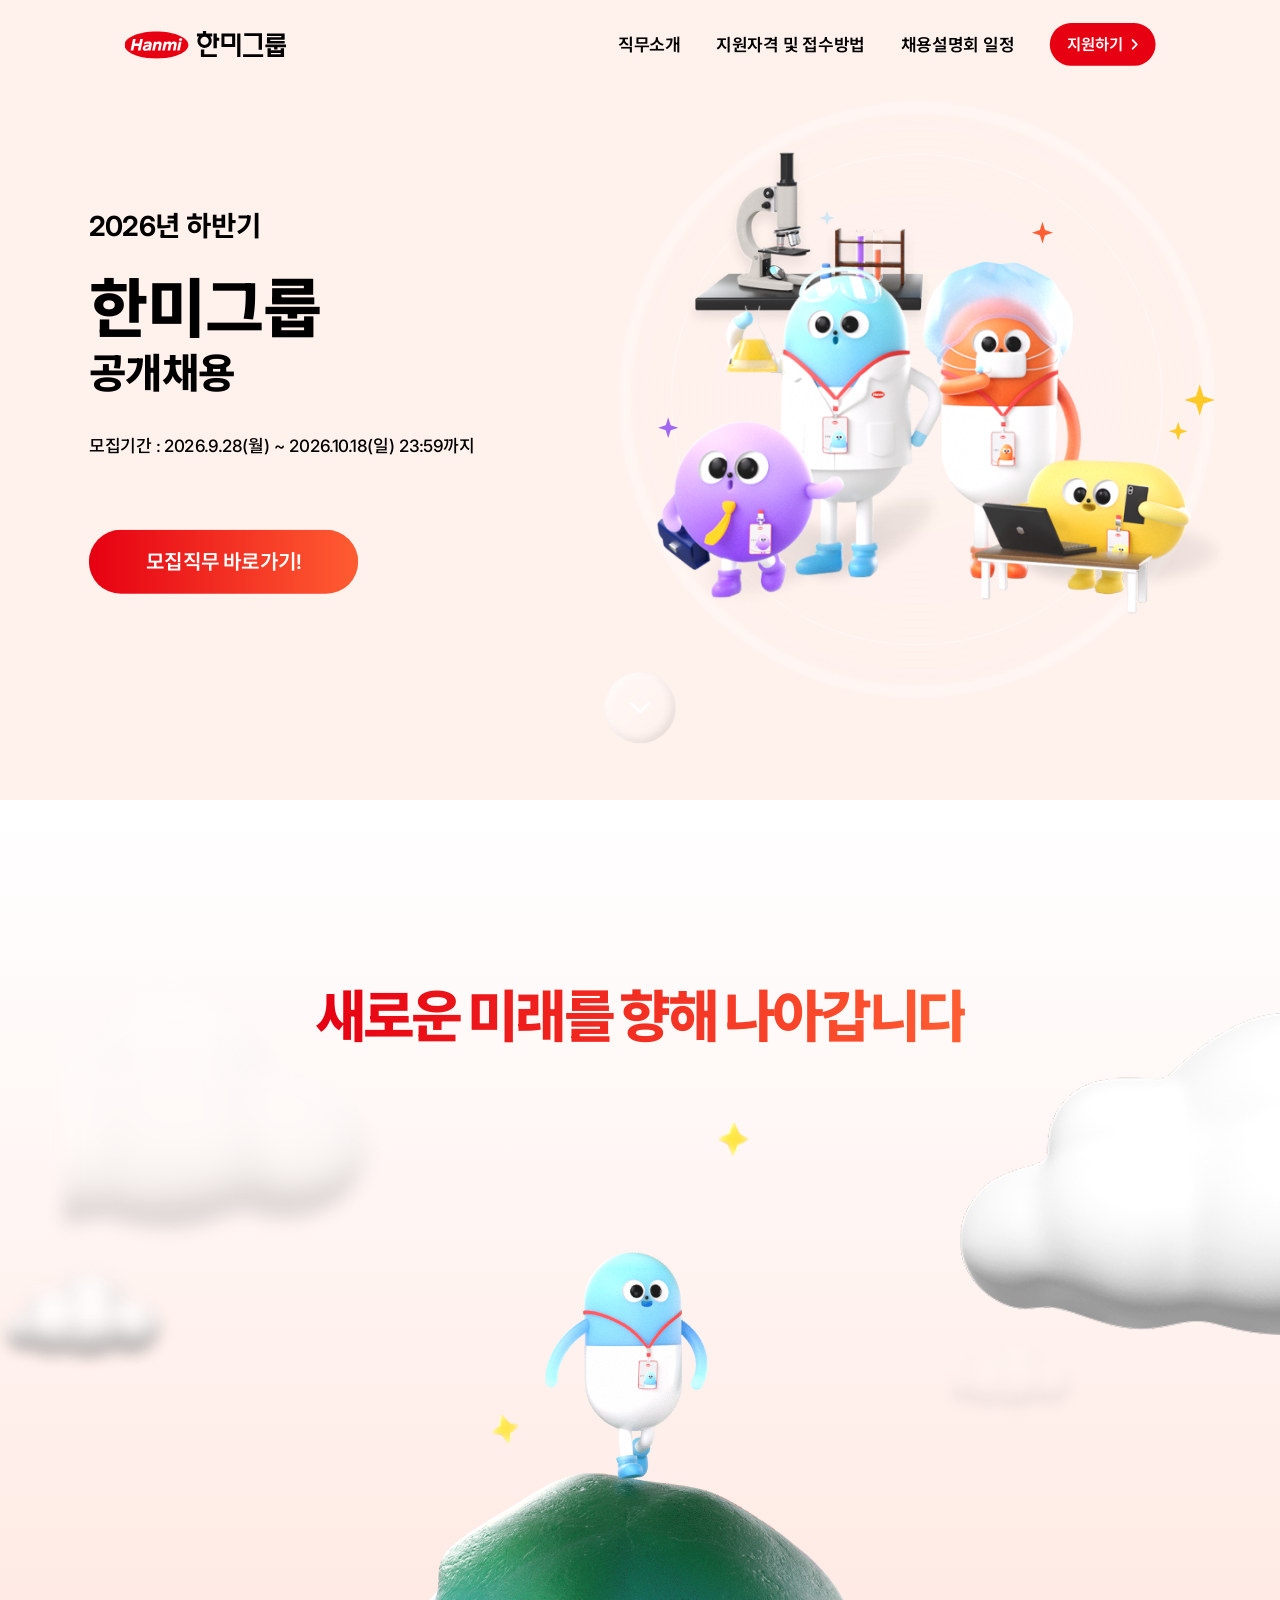
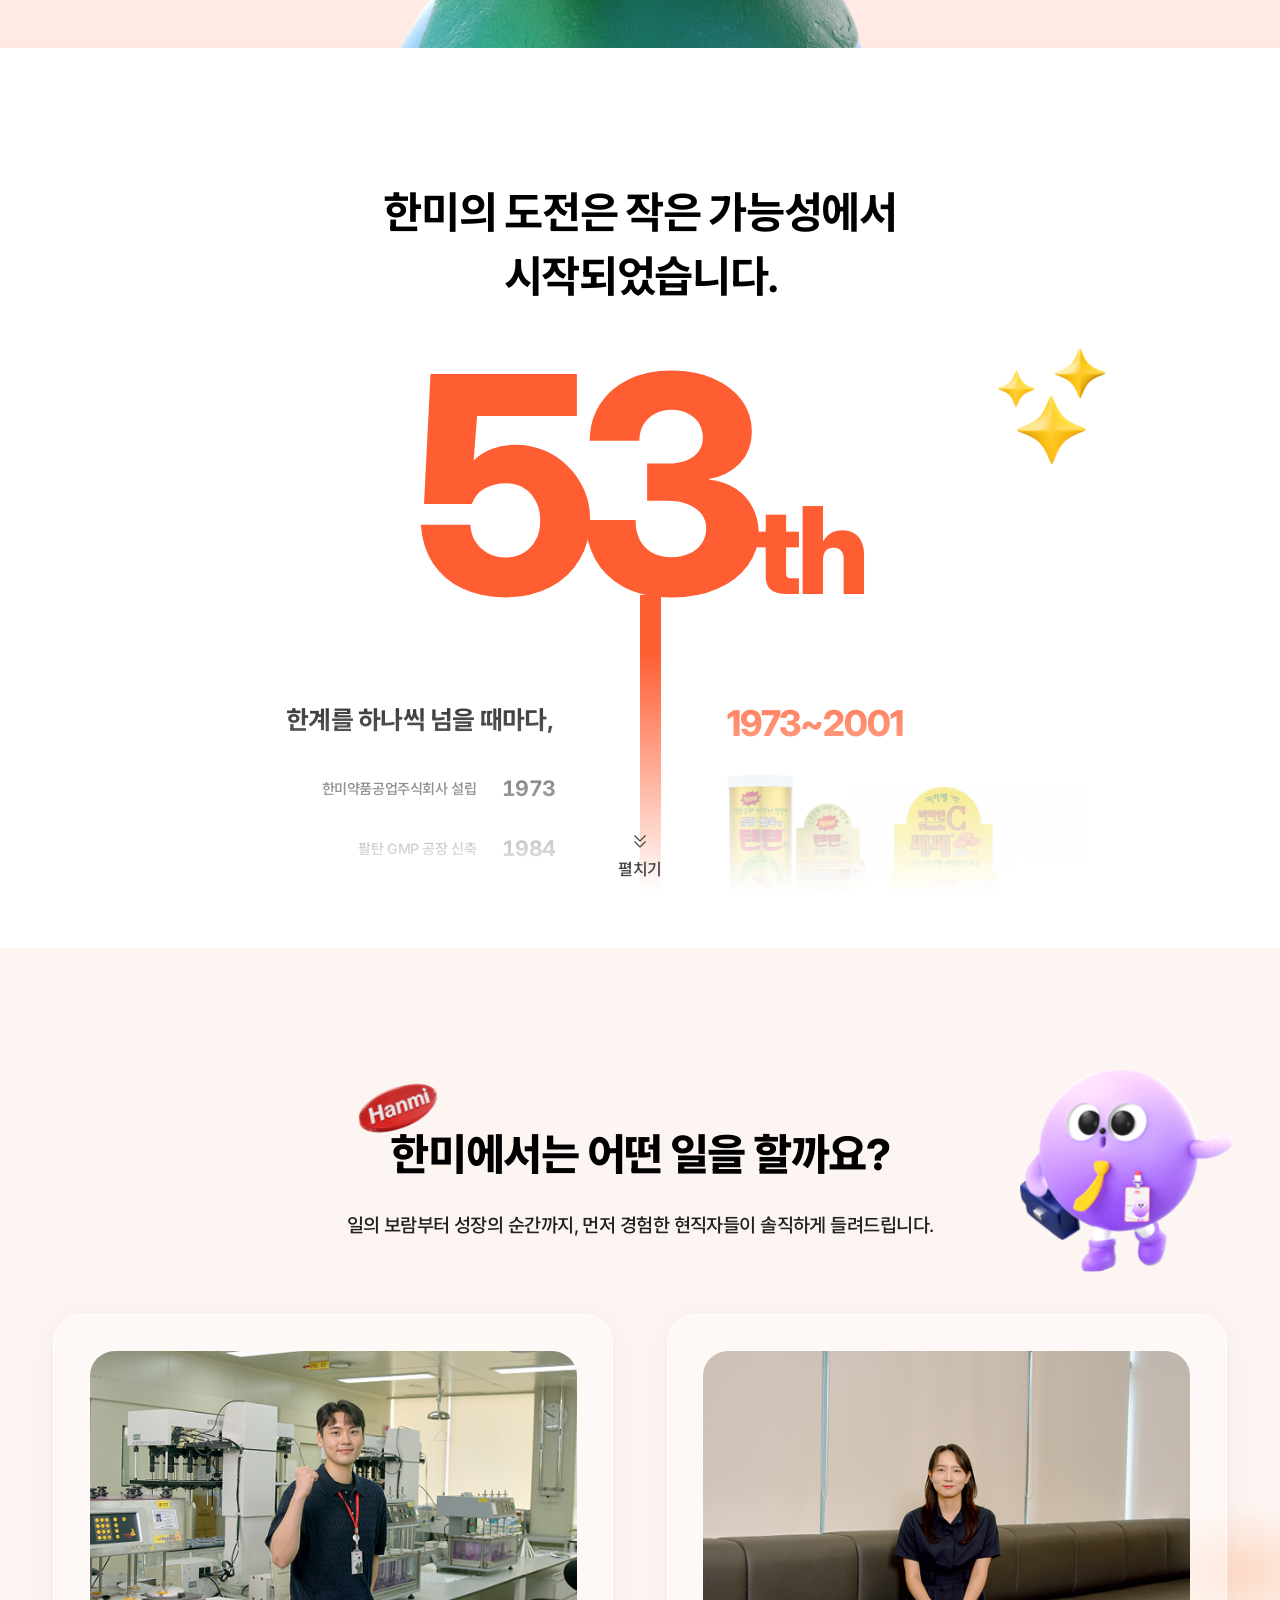
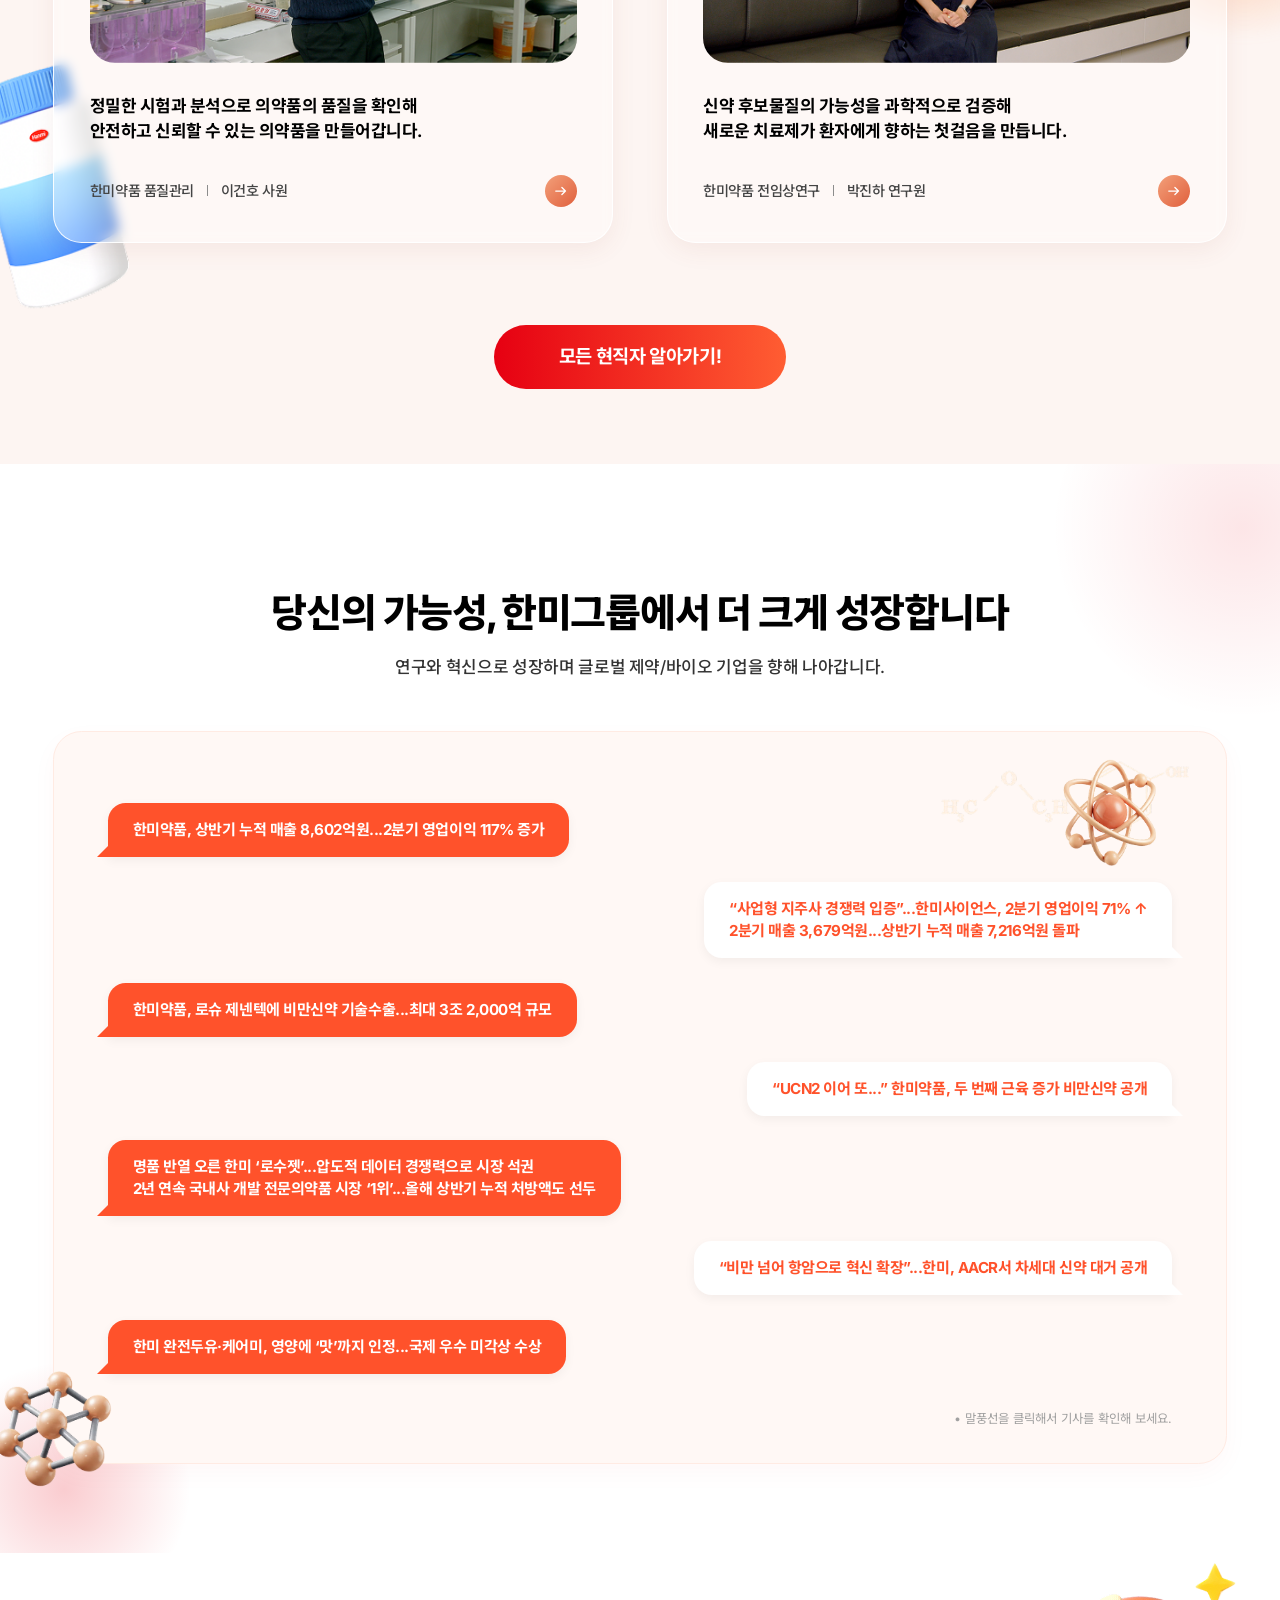
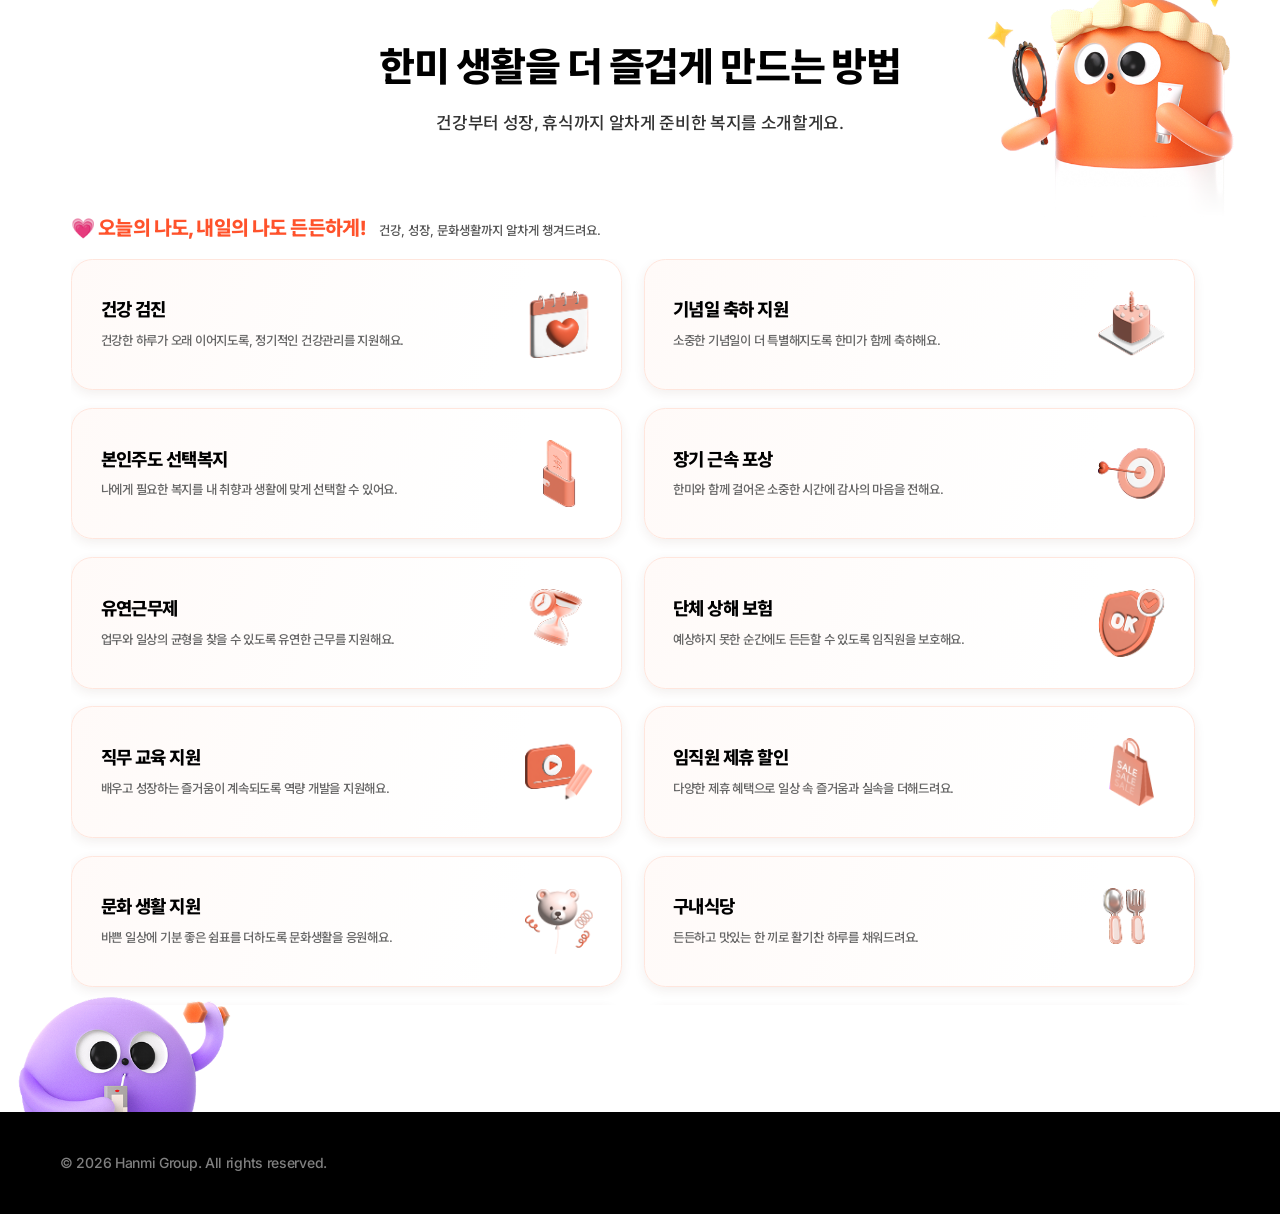
==== commit 27996bd7: "g" ====
--- a/한미그룹/index.html
+++ b/한미그룹/index.html
@@ -2255,6 +2255,316 @@
         .inno-guide-text {
           font-size: 11px;
           margin-top: 24px;
+        }
+      }
+
+      /* ---------- Welfare (회사 복지) ---------- */
+      .welfare {
+        --u: calc(1px * var(--scale));
+        position: relative;
+        overflow: hidden;
+        padding: calc(100 * var(--u)) 0 calc(120 * var(--u));
+        background: #ffffff;
+        isolation: isolate;
+      }
+
+      .welfare-inner {
+        position: relative;
+        max-width: var(--container-width);
+        margin: 0 auto;
+        padding: 0 calc(80 * var(--u));
+        z-index: 1;
+      }
+
+      .welfare-head {
+        margin-bottom: calc(88 * var(--u));
+        text-align: center;
+      }
+
+      .welfare-title {
+        margin: 0 0 calc(18 * var(--u));
+        font-size: calc(44 * var(--u));
+        font-weight: 800;
+        line-height: 1.3;
+        letter-spacing: -0.03em;
+      }
+
+      .welfare-mobile-break {
+        display: none;
+      }
+
+      .welfare-desc {
+        margin: 0;
+        color: #333333;
+        font-size: calc(19 * var(--u));
+        font-weight: 500;
+        letter-spacing: -0.02em;
+      }
+
+      .welfare-deco {
+        position: absolute;
+        pointer-events: none;
+      }
+
+      .welfare-deco--char {
+        top: calc(12 * var(--u));
+        right: calc(50 * var(--u));
+        width: calc(280 * var(--u));
+      }
+
+      .welfare-deco--cloud {
+        bottom: calc(-20 * var(--u));
+        left: calc(20 * var(--u));
+        width: calc(240 * var(--u));
+      }
+
+      .welfare-subhead {
+        display: flex;
+        align-items: baseline;
+        gap: calc(16 * var(--u));
+        margin: 0 0 calc(20 * var(--u));
+      }
+
+      .welfare-subtitle {
+        margin: 0;
+        color: #ff522b;
+        font-size: calc(22 * var(--u));
+        font-weight: 800;
+        letter-spacing: -0.03em;
+      }
+
+      .welfare-subdesc {
+        margin: 0;
+        color: #555555;
+        font-size: calc(14 * var(--u));
+        font-weight: 500;
+      }
+
+      .welfare-list {
+        display: grid;
+        max-height: calc(840 * var(--u));
+        grid-template-columns: repeat(2, minmax(0, 1fr));
+        grid-auto-rows: calc(148 * var(--u));
+        gap: calc(20 * var(--u)) calc(24 * var(--u));
+        overflow-x: hidden;
+        overflow-y: auto;
+        margin: 0;
+        padding: 0 calc(16 * var(--u)) calc(6 * var(--u)) 0;
+        list-style: none;
+        scrollbar-color: #ff684d #eeeeee;
+        scrollbar-width: thin;
+      }
+
+      .welfare-list::-webkit-scrollbar {
+        width: 6px;
+      }
+
+      .welfare-list::-webkit-scrollbar-track {
+        border-radius: 999px;
+        background: #eeeeee;
+      }
+
+      .welfare-list::-webkit-scrollbar-thumb {
+        border: 1px solid #ffffff;
+        border-radius: 999px;
+        background: #ff684d;
+      }
+
+      .welfare-item {
+        min-width: 0;
+      }
+
+      .welfare-card {
+        display: flex;
+        width: 100%;
+        height: 100%;
+        align-items: center;
+        justify-content: space-between;
+        gap: calc(20 * var(--u));
+        padding: calc(24 * var(--u)) calc(32 * var(--u));
+        border: 1px solid #ffe6dd;
+        border-radius: calc(24 * var(--u));
+        background: linear-gradient(110deg, #fffaf8 0%, #ffffff 78%);
+        box-shadow: 0 calc(4 * var(--u)) calc(12 * var(--u))
+          rgba(92, 48, 34, 0.08);
+      }
+
+      .welfare-card-copy {
+        min-width: 0;
+      }
+
+      .welfare-card-title {
+        margin: 0 0 calc(10 * var(--u));
+        font-size: calc(20 * var(--u));
+        font-weight: 800;
+        line-height: 1.35;
+        letter-spacing: -0.03em;
+      }
+
+      .welfare-card-desc {
+        margin: 0;
+        color: #666666;
+        font-size: calc(14 * var(--u));
+        font-weight: 500;
+        line-height: 1.55;
+        letter-spacing: -0.02em;
+      }
+
+      .welfare-card-icon {
+        flex: 0 0 auto;
+        width: calc(76 * var(--u));
+        height: calc(76 * var(--u));
+        object-fit: contain;
+      }
+
+      /* ---------- Tablet : 1024px 이하 ---------- */
+      @media (max-width: 1024px) {
+        .welfare {
+          --u: 1px;
+          padding: clamp(72px, 9vw, 100px) 0 clamp(80px, 10vw, 110px);
+        }
+
+        .welfare-inner {
+          padding: 0 clamp(28px, 4vw, 48px);
+        }
+
+        .welfare-head {
+          margin-bottom: clamp(64px, 8vw, 82px);
+        }
+
+        .welfare-title {
+          font-size: clamp(30px, 4vw, 40px);
+        }
+
+        .welfare-desc {
+          font-size: clamp(15px, 1.8vw, 18px);
+        }
+
+        .welfare-deco--char {
+          top: 0;
+          right: clamp(14px, 3vw, 32px);
+          width: clamp(150px, 22vw, 220px);
+        }
+
+        .welfare-deco--cloud {
+          width: clamp(150px, 22vw, 220px);
+        }
+
+        .welfare-list {
+          max-height: 900px;
+          grid-template-columns: minmax(0, 1fr);
+          grid-auto-rows: 156px;
+          gap: 24px;
+          padding-right: 14px;
+        }
+
+        .welfare-card {
+          padding: 24px 32px;
+          border-radius: 20px;
+        }
+
+        .welfare-card-title {
+          font-size: 20px;
+        }
+
+        .welfare-card-desc {
+          font-size: 14px;
+        }
+
+        .welfare-card-icon {
+          width: 72px;
+          height: 72px;
+        }
+      }
+
+      /* ---------- Mobile : 568px 이하 ---------- */
+      @media (max-width: 568px) {
+        .welfare {
+          padding: 62px 0 132px;
+        }
+
+        .welfare-inner {
+          padding: 0 18px;
+        }
+
+        .welfare-head {
+          margin: 0 auto 34px;
+        }
+
+        .welfare-title {
+          margin-bottom: 12px;
+          font-size: 22px;
+          line-height: 1.45;
+        }
+
+        .welfare-mobile-break {
+          display: block;
+        }
+
+        .welfare-desc {
+          font-size: 13px;
+          line-height: 1.6;
+        }
+
+        .welfare-deco--char {
+          top: 8px;
+          right: 12px;
+          width: 82px;
+        }
+
+        .welfare-deco--cloud {
+          bottom: 42px;
+          left: 0;
+          width: 112px;
+        }
+
+        .welfare-subhead {
+          display: block;
+          margin-bottom: 18px;
+        }
+
+        .welfare-subtitle {
+          margin-bottom: 4px;
+          font-size: 16px;
+          line-height: 1.45;
+        }
+
+        .welfare-subdesc {
+          font-size: 11px;
+          line-height: 1.5;
+        }
+
+        .welfare-list {
+          max-height: 472px;
+          grid-template-columns: minmax(0, 1fr);
+          grid-auto-rows: 106px;
+          gap: 12px;
+          padding-right: 10px;
+        }
+
+        .welfare-list::-webkit-scrollbar {
+          width: 5px;
+        }
+
+        .welfare-card {
+          gap: 12px;
+          padding: 16px 18px;
+          border-radius: 17px;
+        }
+
+        .welfare-card-title {
+          margin-bottom: 7px;
+          font-size: 16px;
+        }
+
+        .welfare-card-desc {
+          font-size: 12px;
+          line-height: 1.55;
+        }
+
+        .welfare-card-icon {
+          width: 54px;
+          height: 54px;
         }
       }
     </style>
@@ -2954,6 +3264,344 @@
           />
         </div>
       </section>
+
+      <!-- 회사 복지 섹션 -->
+      <section class="welfare" id="welfare" aria-labelledby="welfare-title">
+        <img
+          class="welfare-deco welfare-deco--char"
+          src="./images/con5_char.png"
+          alt="화장품을 들고 거울을 보는 주황색 한미 캐릭터"
+        />
+        <img
+          class="welfare-deco welfare-deco--cloud"
+          src="./images/con5_cloud.png"
+          alt="사원증을 목에 건 보라색 한미 캐릭터"
+        />
+
+        <div class="welfare-inner">
+          <header class="welfare-head">
+            <h2 class="welfare-title" id="welfare-title">
+              한미 생활을<br class="welfare-mobile-break" />
+              더 즐겁게 만드는 방법
+            </h2>
+            <p class="welfare-desc">
+              건강부터 성장, 휴식까지 알차게 준비한 복지를 소개할게요.
+            </p>
+          </header>
+
+          <div class="welfare-subhead">
+            <h3 class="welfare-subtitle">
+              <span aria-hidden="true">💗</span> 오늘의 나도, 내일의 나도 든든하게!
+            </h3>
+            <p class="welfare-subdesc">
+              건강, 성장, 문화생활까지 알차게 챙겨드려요.
+            </p>
+          </div>
+
+          <ul class="welfare-list" aria-label="회사 복지 목록" tabindex="0">
+            <li class="welfare-item">
+              <article class="welfare-card">
+                <div class="welfare-card-copy">
+                  <h4 class="welfare-card-title">건강 검진</h4>
+                  <p class="welfare-card-desc">
+                    건강한 하루가 오래 이어지도록, 정기적인 건강관리를 지원해요.
+                  </p>
+                </div>
+                <img
+                  class="welfare-card-icon"
+                  src="./images/wf_ico1.png"
+                  alt="하트가 있는 달력 아이콘"
+                />
+              </article>
+            </li>
+            <li class="welfare-item">
+              <article class="welfare-card">
+                <div class="welfare-card-copy">
+                  <h4 class="welfare-card-title">기념일 축하 지원</h4>
+                  <p class="welfare-card-desc">
+                    소중한 기념일이 더 특별해지도록 한미가 함께 축하해요.
+                  </p>
+                </div>
+                <img
+                  class="welfare-card-icon"
+                  src="./images/wf_ico2.png"
+                  alt="초가 꽂힌 축하 케이크 아이콘"
+                />
+              </article>
+            </li>
+            <li class="welfare-item">
+              <article class="welfare-card">
+                <div class="welfare-card-copy">
+                  <h4 class="welfare-card-title">본인주도 선택복지</h4>
+                  <p class="welfare-card-desc">
+                    나에게 필요한 복지를 내 취향과 생활에 맞게 선택할 수 있어요.
+                  </p>
+                </div>
+                <img
+                  class="welfare-card-icon"
+                  src="./images/wf_ico3.png"
+                  alt="선택 복지 안내 책자 아이콘"
+                />
+              </article>
+            </li>
+            <li class="welfare-item">
+              <article class="welfare-card">
+                <div class="welfare-card-copy">
+                  <h4 class="welfare-card-title">장기 근속 포상</h4>
+                  <p class="welfare-card-desc">
+                    한미와 함께 걸어온 소중한 시간에 감사의 마음을 전해요.
+                  </p>
+                </div>
+                <img
+                  class="welfare-card-icon"
+                  src="./images/wf_ico4.png"
+                  alt="과녁에 꽂힌 화살 아이콘"
+                />
+              </article>
+            </li>
+            <li class="welfare-item">
+              <article class="welfare-card">
+                <div class="welfare-card-copy">
+                  <h4 class="welfare-card-title">유연근무제</h4>
+                  <p class="welfare-card-desc">
+                    업무와 일상의 균형을 찾을 수 있도록 유연한 근무를 지원해요.
+                  </p>
+                </div>
+                <img
+                  class="welfare-card-icon"
+                  src="./images/wf_ico5.png"
+                  alt="유연한 근무 시간을 표현한 탁상시계 아이콘"
+                />
+              </article>
+            </li>
+            <li class="welfare-item">
+              <article class="welfare-card">
+                <div class="welfare-card-copy">
+                  <h4 class="welfare-card-title">단체 상해 보험</h4>
+                  <p class="welfare-card-desc">
+                    예상하지 못한 순간에도 든든할 수 있도록 임직원을 보호해요.
+                  </p>
+                </div>
+                <img
+                  class="welfare-card-icon"
+                  src="./images/wf_ico6.png"
+                  alt="보호를 의미하는 확인 표시 아이콘"
+                />
+              </article>
+            </li>
+            <li class="welfare-item">
+              <article class="welfare-card">
+                <div class="welfare-card-copy">
+                  <h4 class="welfare-card-title">직무 교육 지원</h4>
+                  <p class="welfare-card-desc">
+                    배우고 성장하는 즐거움이 계속되도록 역량 개발을 지원해요.
+                  </p>
+                </div>
+                <img
+                  class="welfare-card-icon"
+                  src="./images/wf_ico7.png"
+                  alt="재생 버튼과 연필이 있는 교육 영상 아이콘"
+                />
+              </article>
+            </li>
+            <li class="welfare-item">
+              <article class="welfare-card">
+                <div class="welfare-card-copy">
+                  <h4 class="welfare-card-title">임직원 제휴 할인</h4>
+                  <p class="welfare-card-desc">
+                    다양한 제휴 혜택으로 일상 속 즐거움과 실속을 더해드려요.
+                  </p>
+                </div>
+                <img
+                  class="welfare-card-icon"
+                  src="./images/wf_ico8.png"
+                  alt="할인 혜택 쇼핑백 아이콘"
+                />
+              </article>
+            </li>
+            <li class="welfare-item">
+              <article class="welfare-card">
+                <div class="welfare-card-copy">
+                  <h4 class="welfare-card-title">문화 생활 지원</h4>
+                  <p class="welfare-card-desc">
+                    바쁜 일상에 기분 좋은 쉼표를 더하도록 문화생활을 응원해요.
+                  </p>
+                </div>
+                <img
+                  class="welfare-card-icon"
+                  src="./images/wf_ico9.png"
+                  alt="문화생활을 상징하는 곰돌이 캐릭터 아이콘"
+                />
+              </article>
+            </li>
+            <li class="welfare-item">
+              <article class="welfare-card">
+                <div class="welfare-card-copy">
+                  <h4 class="welfare-card-title">구내식당</h4>
+                  <p class="welfare-card-desc">
+                    든든하고 맛있는 한 끼로 활기찬 하루를 채워드려요.
+                  </p>
+                </div>
+                <img
+                  class="welfare-card-icon"
+                  src="./images/wf_ico10.png"
+                  alt="숟가락과 포크 아이콘"
+                />
+              </article>
+            </li>
+            <li class="welfare-item">
+              <article class="welfare-card">
+                <div class="welfare-card-copy">
+                  <h4 class="welfare-card-title">건강 검진</h4>
+                  <p class="welfare-card-desc">
+                    건강한 하루가 오래 이어지도록, 정기적인 건강관리를 지원해요.
+                  </p>
+                </div>
+                <img
+                  class="welfare-card-icon"
+                  src="./images/wf_ico1.png"
+                  alt="하트가 있는 달력 아이콘"
+                />
+              </article>
+            </li>
+            <li class="welfare-item">
+              <article class="welfare-card">
+                <div class="welfare-card-copy">
+                  <h4 class="welfare-card-title">기념일 축하 지원</h4>
+                  <p class="welfare-card-desc">
+                    소중한 기념일이 더 특별해지도록 한미가 함께 축하해요.
+                  </p>
+                </div>
+                <img
+                  class="welfare-card-icon"
+                  src="./images/wf_ico2.png"
+                  alt="초가 꽂힌 축하 케이크 아이콘"
+                />
+              </article>
+            </li>
+            <li class="welfare-item">
+              <article class="welfare-card">
+                <div class="welfare-card-copy">
+                  <h4 class="welfare-card-title">본인주도 선택복지</h4>
+                  <p class="welfare-card-desc">
+                    나에게 필요한 복지를 내 취향과 생활에 맞게 선택할 수 있어요.
+                  </p>
+                </div>
+                <img
+                  class="welfare-card-icon"
+                  src="./images/wf_ico3.png"
+                  alt="선택 복지 안내 책자 아이콘"
+                />
+              </article>
+            </li>
+            <li class="welfare-item">
+              <article class="welfare-card">
+                <div class="welfare-card-copy">
+                  <h4 class="welfare-card-title">장기 근속 포상</h4>
+                  <p class="welfare-card-desc">
+                    한미와 함께 걸어온 소중한 시간에 감사의 마음을 전해요.
+                  </p>
+                </div>
+                <img
+                  class="welfare-card-icon"
+                  src="./images/wf_ico4.png"
+                  alt="과녁에 꽂힌 화살 아이콘"
+                />
+              </article>
+            </li>
+            <li class="welfare-item">
+              <article class="welfare-card">
+                <div class="welfare-card-copy">
+                  <h4 class="welfare-card-title">유연근무제</h4>
+                  <p class="welfare-card-desc">
+                    업무와 일상의 균형을 찾을 수 있도록 유연한 근무를 지원해요.
+                  </p>
+                </div>
+                <img
+                  class="welfare-card-icon"
+                  src="./images/wf_ico5.png"
+                  alt="유연한 근무 시간을 표현한 탁상시계 아이콘"
+                />
+              </article>
+            </li>
+            <li class="welfare-item">
+              <article class="welfare-card">
+                <div class="welfare-card-copy">
+                  <h4 class="welfare-card-title">단체 상해 보험</h4>
+                  <p class="welfare-card-desc">
+                    예상하지 못한 순간에도 든든할 수 있도록 임직원을 보호해요.
+                  </p>
+                </div>
+                <img
+                  class="welfare-card-icon"
+                  src="./images/wf_ico6.png"
+                  alt="보호를 의미하는 확인 표시 아이콘"
+                />
+              </article>
+            </li>
+            <li class="welfare-item">
+              <article class="welfare-card">
+                <div class="welfare-card-copy">
+                  <h4 class="welfare-card-title">직무 교육 지원</h4>
+                  <p class="welfare-card-desc">
+                    배우고 성장하는 즐거움이 계속되도록 역량 개발을 지원해요.
+                  </p>
+                </div>
+                <img
+                  class="welfare-card-icon"
+                  src="./images/wf_ico7.png"
+                  alt="재생 버튼과 연필이 있는 교육 영상 아이콘"
+                />
+              </article>
+            </li>
+            <li class="welfare-item">
+              <article class="welfare-card">
+                <div class="welfare-card-copy">
+                  <h4 class="welfare-card-title">임직원 제휴 할인</h4>
+                  <p class="welfare-card-desc">
+                    다양한 제휴 혜택으로 일상 속 즐거움과 실속을 더해드려요.
+                  </p>
+                </div>
+                <img
+                  class="welfare-card-icon"
+                  src="./images/wf_ico8.png"
+                  alt="할인 혜택 쇼핑백 아이콘"
+                />
+              </article>
+            </li>
+            <li class="welfare-item">
+              <article class="welfare-card">
+                <div class="welfare-card-copy">
+                  <h4 class="welfare-card-title">문화 생활 지원</h4>
+                  <p class="welfare-card-desc">
+                    바쁜 일상에 기분 좋은 쉼표를 더하도록 문화생활을 응원해요.
+                  </p>
+                </div>
+                <img
+                  class="welfare-card-icon"
+                  src="./images/wf_ico9.png"
+                  alt="문화생활을 상징하는 곰돌이 캐릭터 아이콘"
+                />
+              </article>
+            </li>
+            <li class="welfare-item">
+              <article class="welfare-card">
+                <div class="welfare-card-copy">
+                  <h4 class="welfare-card-title">구내식당</h4>
+                  <p class="welfare-card-desc">
+                    든든하고 맛있는 한 끼로 활기찬 하루를 채워드려요.
+                  </p>
+                </div>
+                <img
+                  class="welfare-card-icon"
+                  src="./images/wf_ico10.png"
+                  alt="숟가락과 포크 아이콘"
+                />
+              </article>
+            </li>
+          </ul>
+        </div>
+      </section>
     </main>
 
     <!-- 하단 푸터 영역 -->
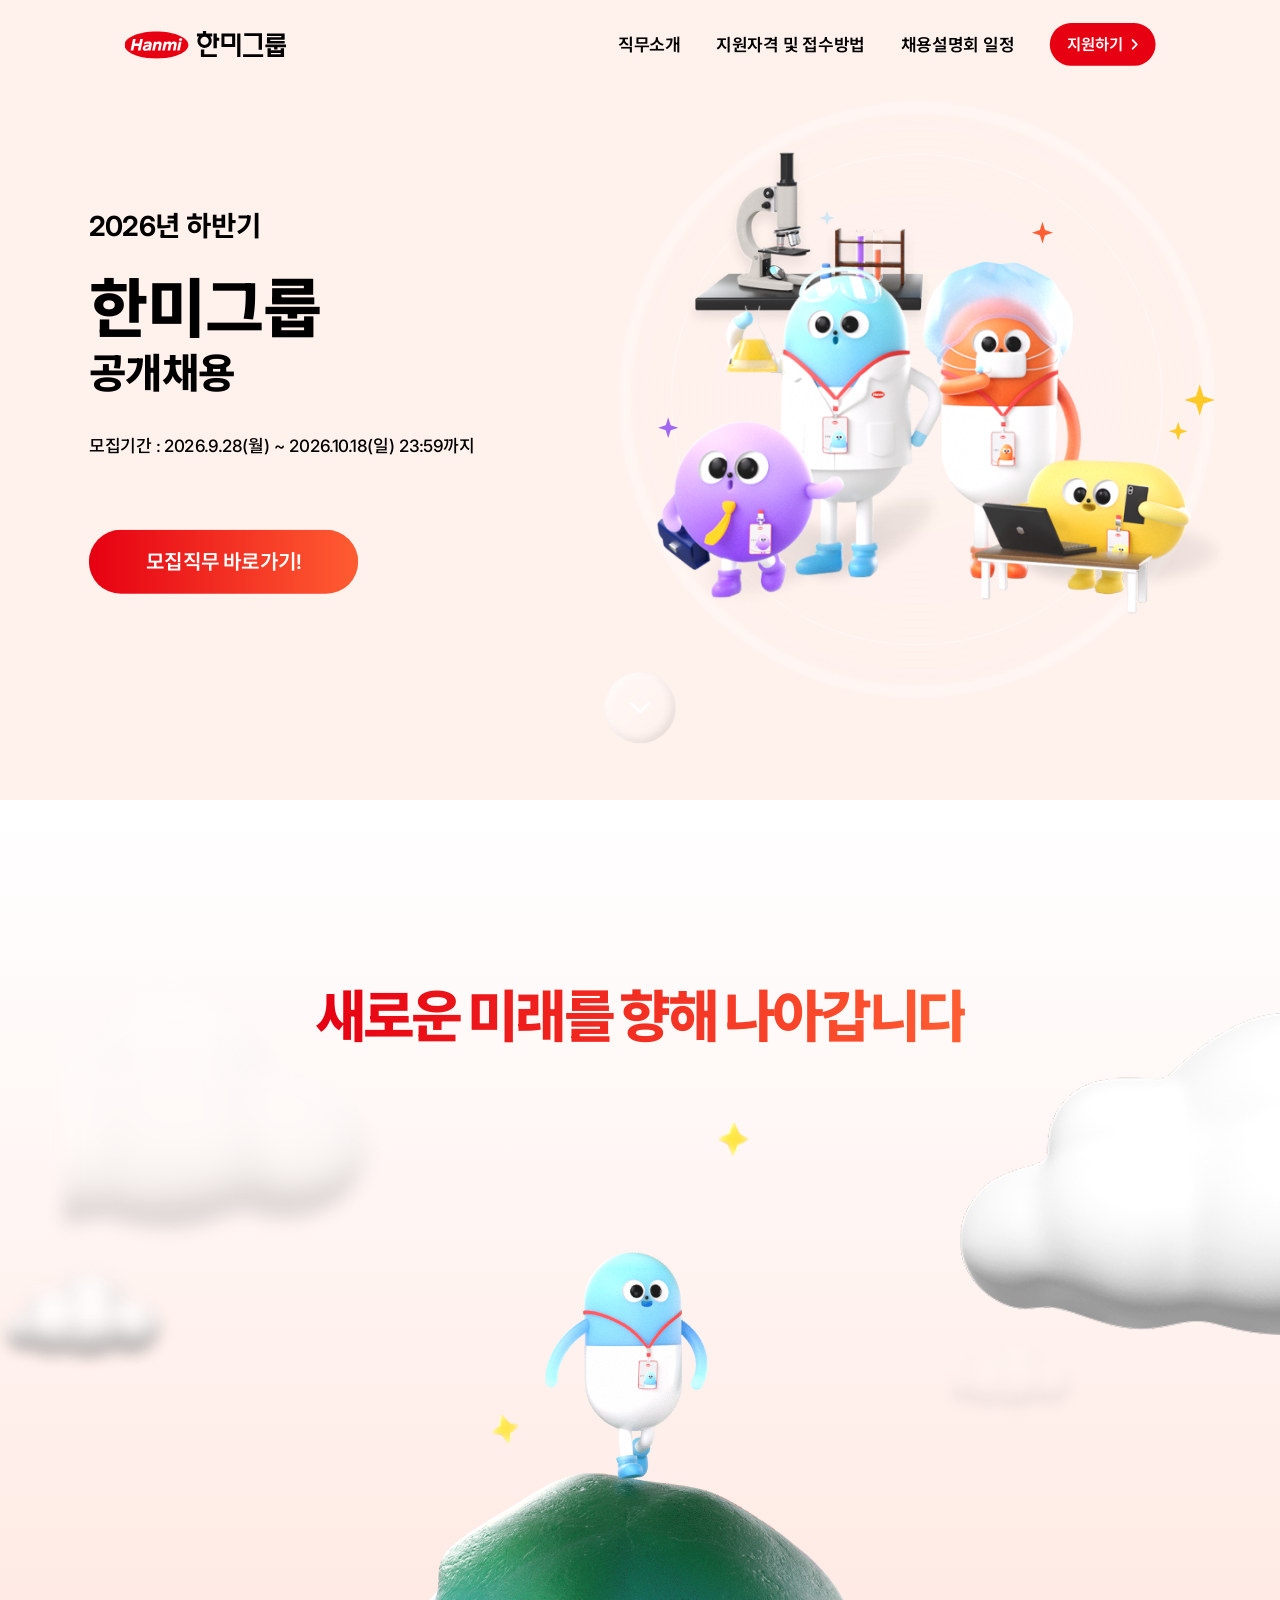
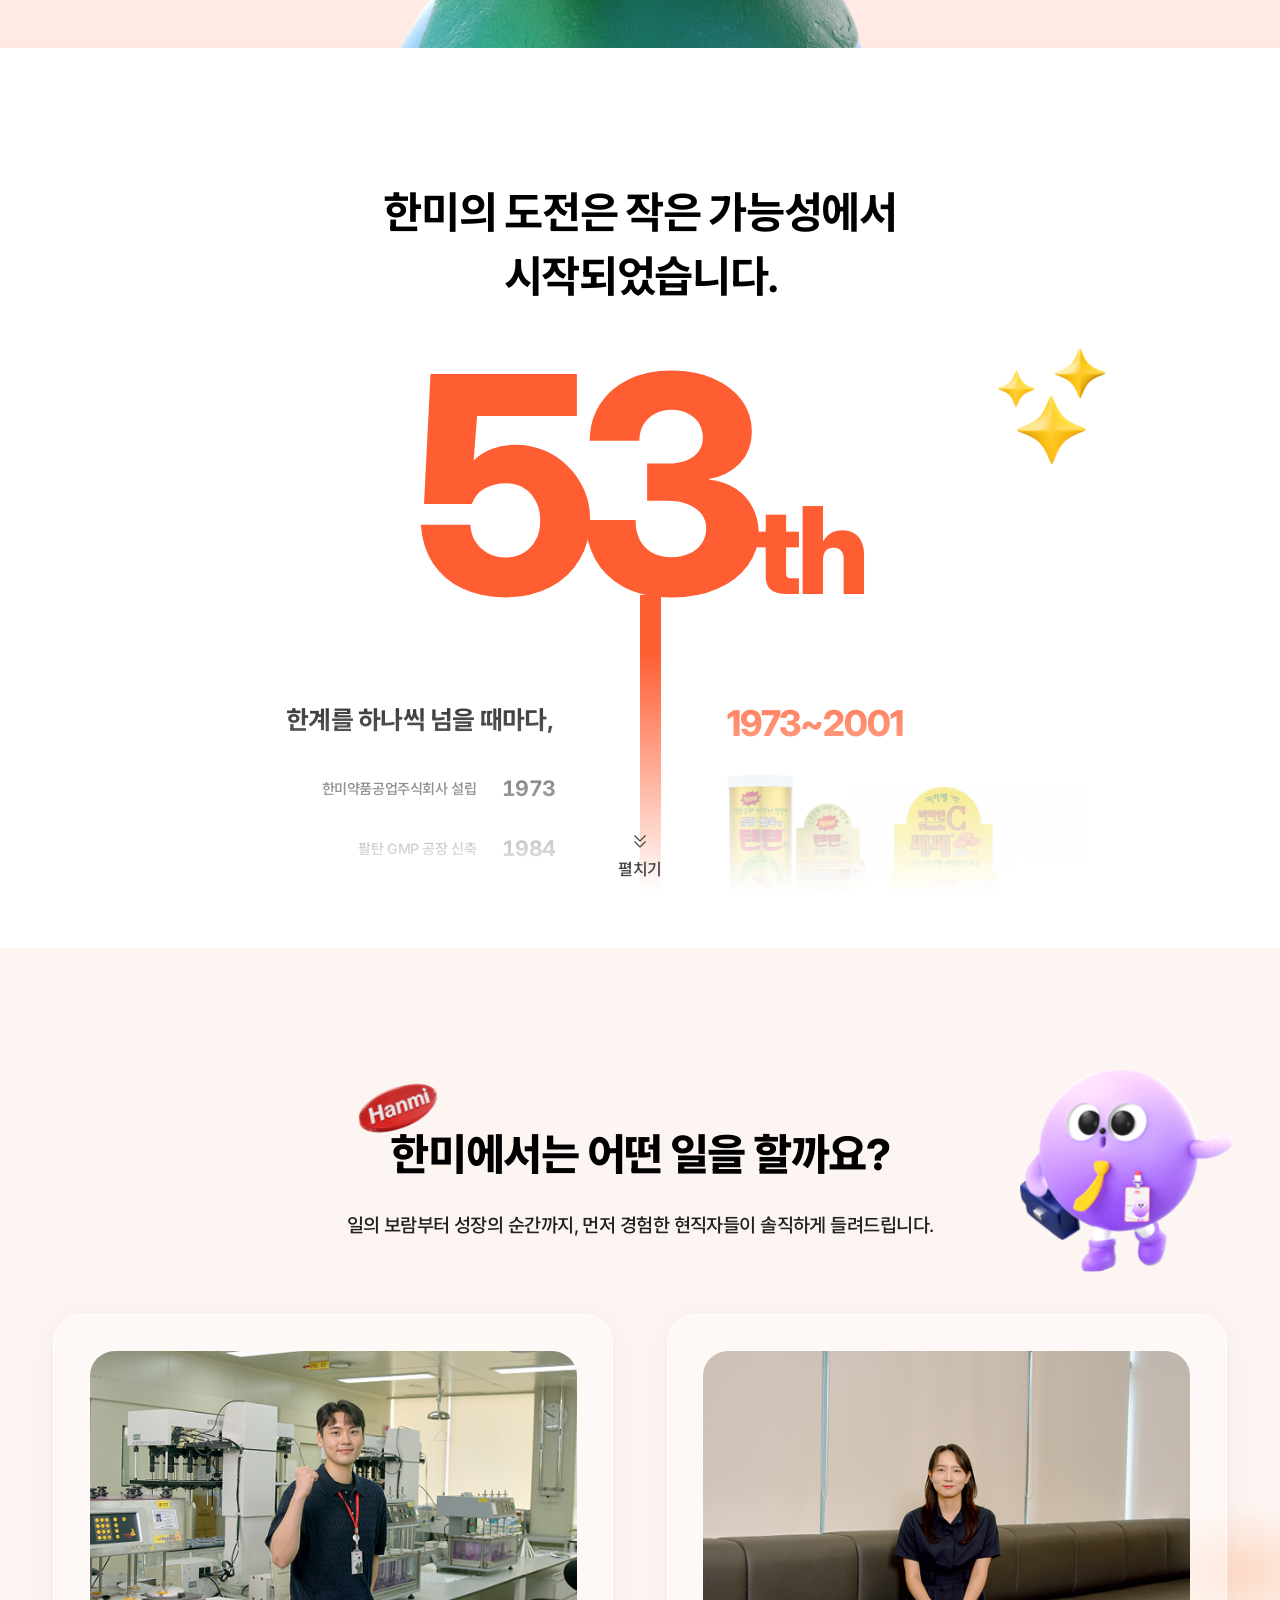
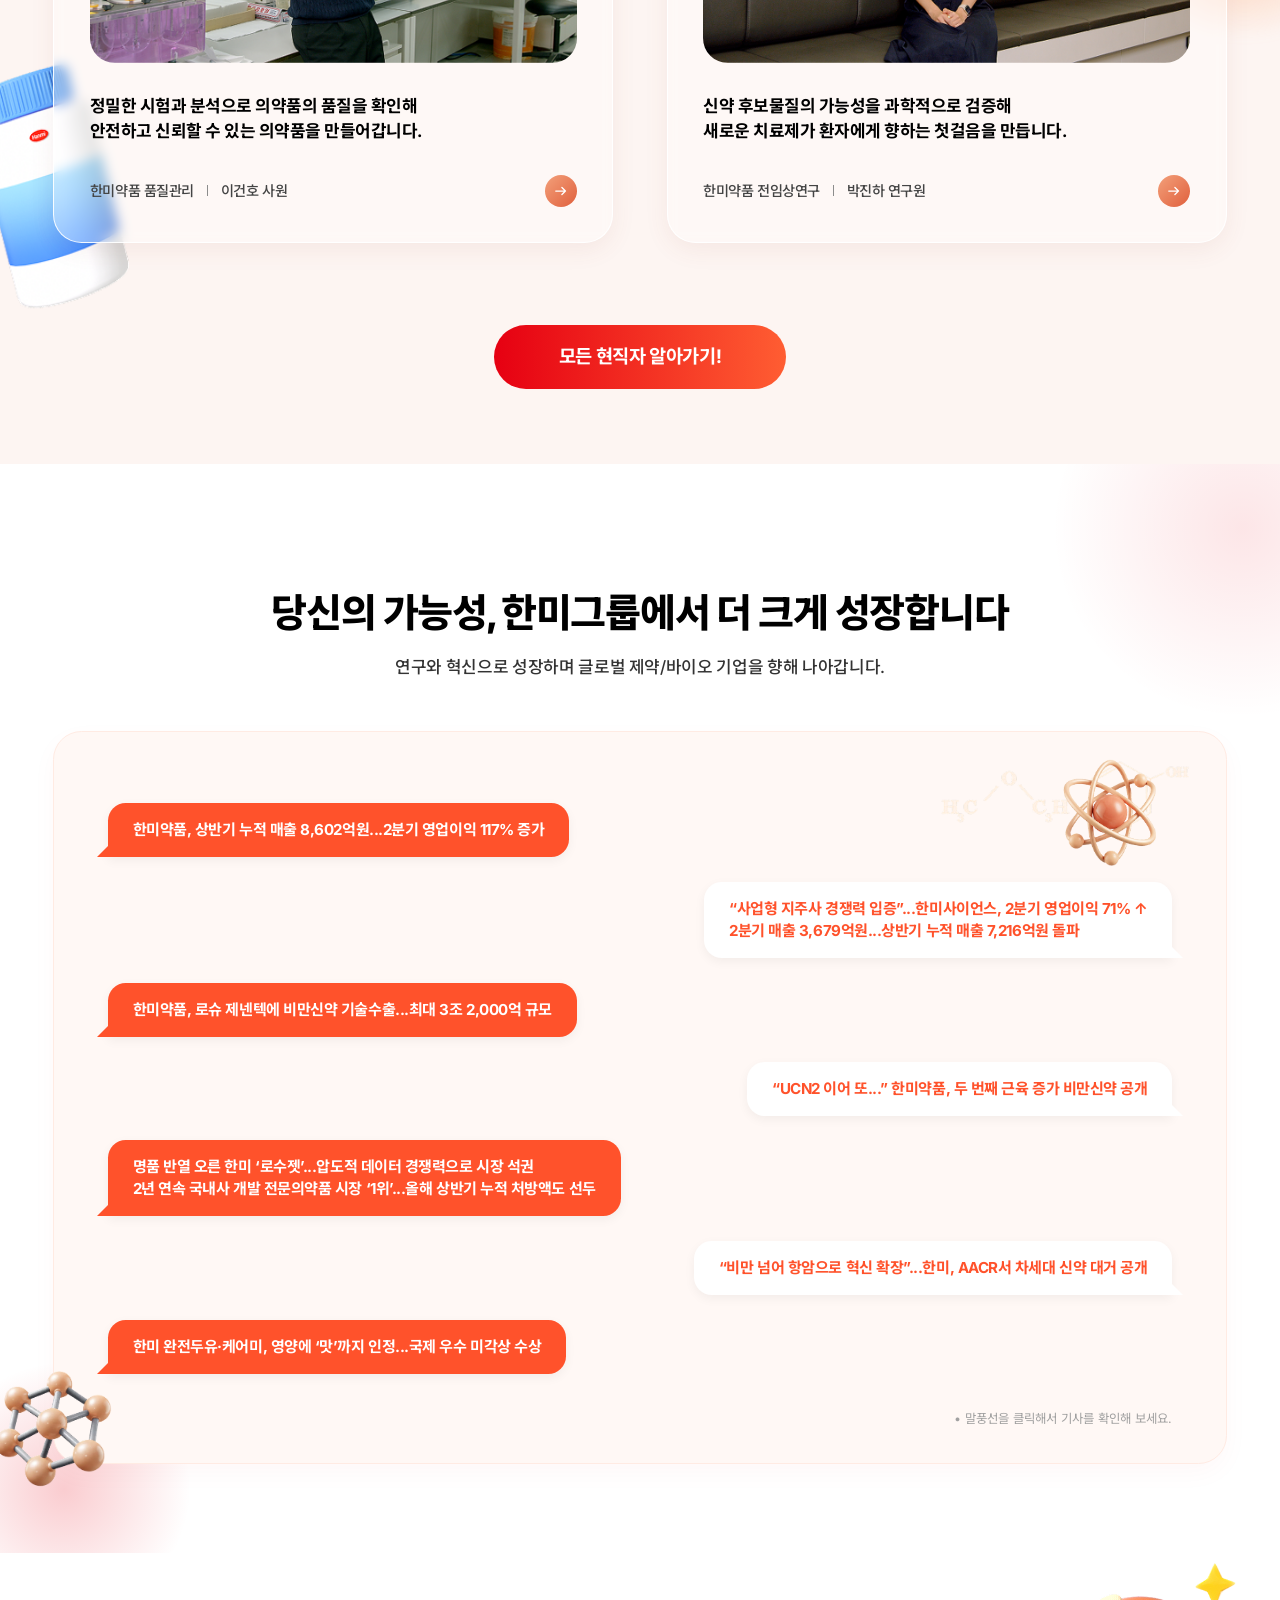
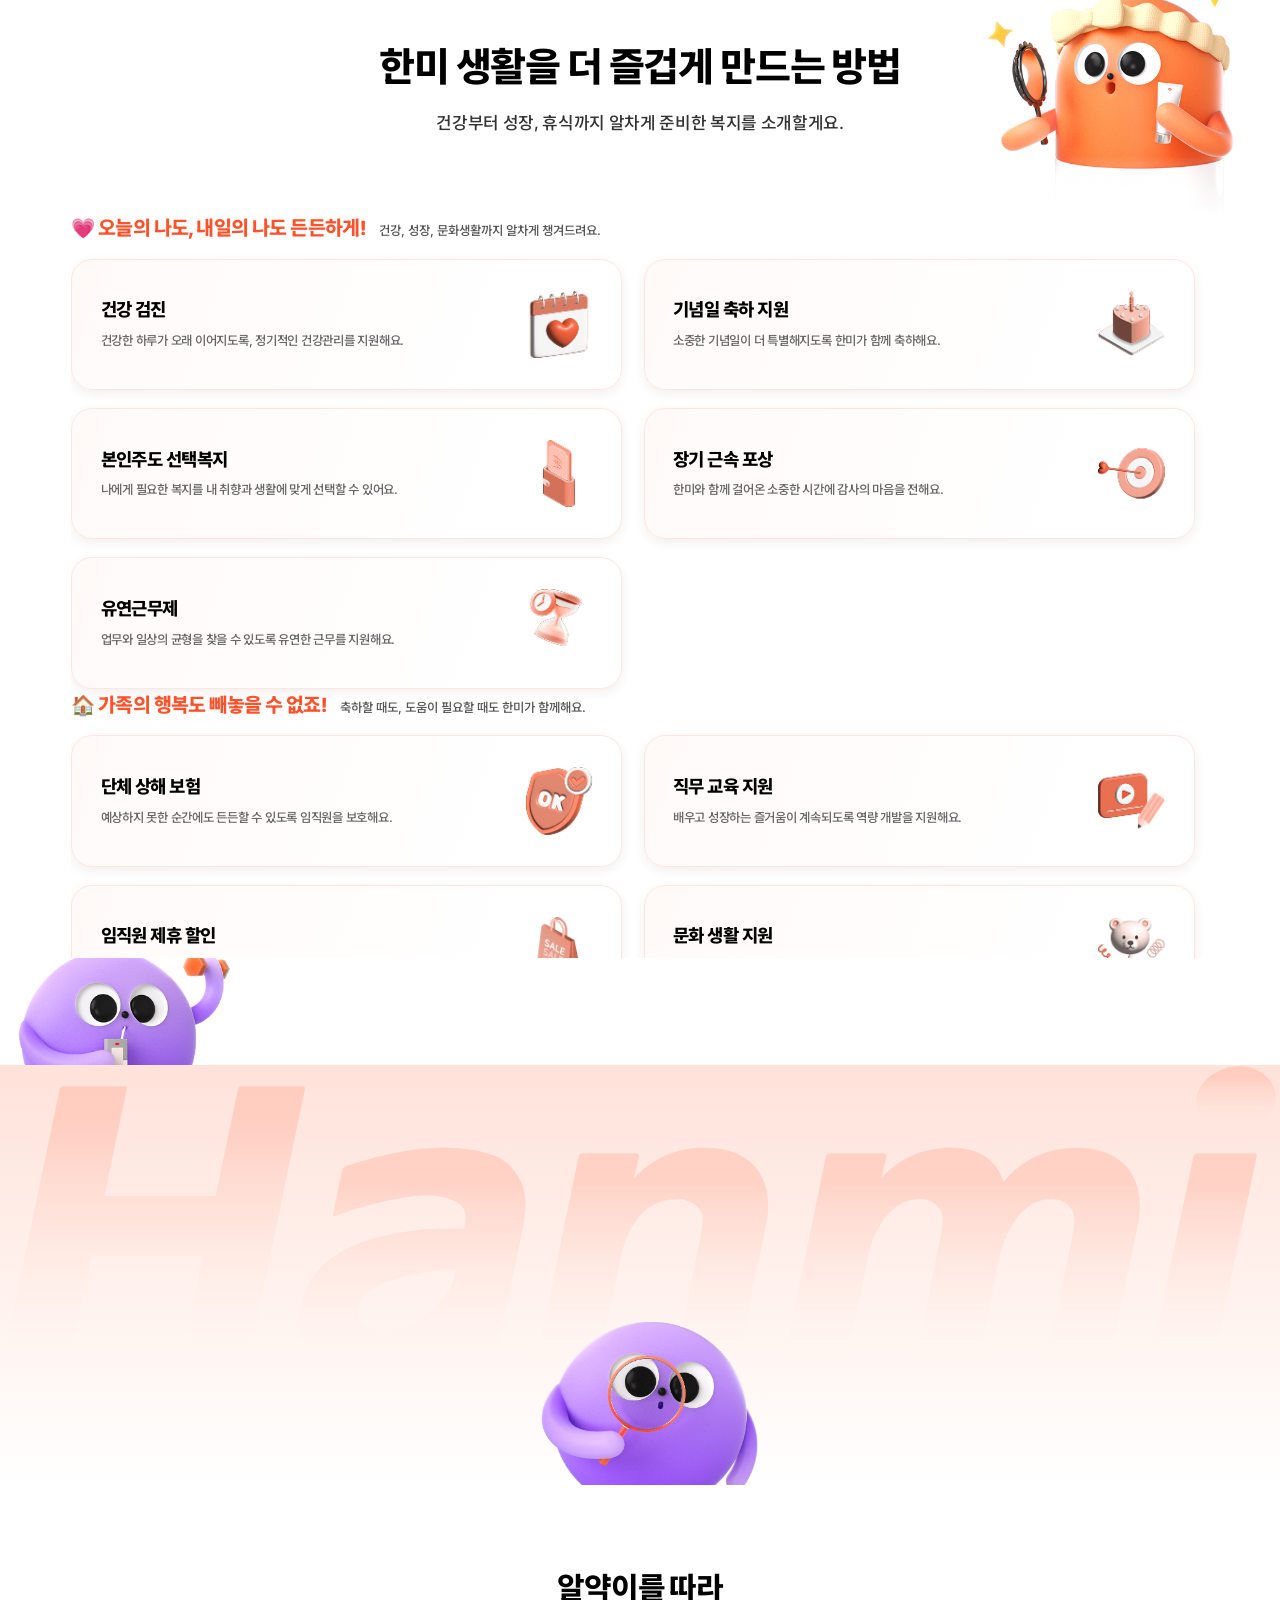
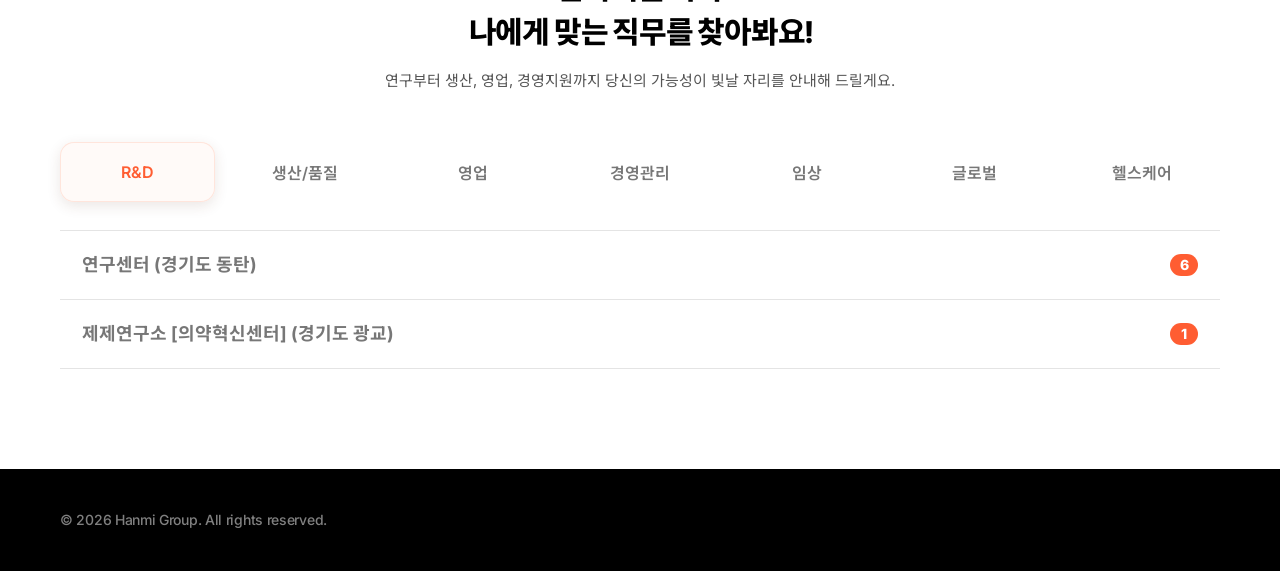
==== commit 6b6e22ec: "g" ====
--- a/한미그룹/index.html
+++ b/한미그룹/index.html
@@ -2258,6 +2258,573 @@
         }
       }
 
+      /* ---------- Tasks (직무 찾기) ---------- */
+      .tasks {
+        --tasks-accent: #ff5d32;
+        position: relative;
+        overflow: hidden;
+        background: #ffffff;
+      }
+
+      .tasks-hero {
+        position: relative;
+        height: 420px;
+        overflow: hidden;
+        background:
+          linear-gradient(180deg, #ffe2da 0%, #fff8f5 76%, #ffffff 100%);
+      }
+
+      .tasks-hero::before {
+        position: absolute;
+        top: 0;
+        left: 50%;
+        width: min(100%, 1440px);
+        height: 100%;
+        transform: translateX(-50%);
+        background: url("./images/tasks_bg_title.svg") center top / 100% auto
+          no-repeat;
+        opacity: 0.16;
+        content: "";
+      }
+
+      .tasks-character {
+        position: absolute;
+        bottom: -5px;
+        left: 50%;
+        width: 330px;
+        height: 250px;
+        transform: translateX(-50%);
+        object-fit: contain;
+        object-position: center bottom;
+      }
+
+      .tasks-content {
+        max-width: 1440px;
+        margin: 0 auto;
+        padding: 82px 60px 100px;
+      }
+
+      .tasks-heading {
+        margin: 0 0 14px;
+        font-size: 30px;
+        font-weight: 800;
+        line-height: 1.45;
+        letter-spacing: -0.04em;
+        text-align: center;
+      }
+
+      .tasks-intro {
+        margin: 0 0 48px;
+        color: #555555;
+        font-size: 15px;
+        line-height: 1.7;
+        text-align: center;
+      }
+
+      .tasks-tab-scroll {
+        max-width: 1200px;
+        margin: 0 auto 28px;
+      }
+
+      .tasks-tabs {
+        display: grid;
+        grid-template-columns: repeat(7, minmax(0, 1fr));
+        gap: 12px;
+        margin: 0;
+        padding: 0;
+        list-style: none;
+      }
+
+      .tasks-tab {
+        width: 100%;
+        min-height: 60px;
+        padding: 12px 10px;
+        border-radius: 14px;
+        background: transparent;
+        color: #777777;
+        font-size: 16px;
+        font-weight: 600;
+        white-space: nowrap;
+        transition:
+          background-color var(--transition),
+          box-shadow var(--transition),
+          color var(--transition);
+      }
+
+      .tasks-tab:hover,
+      .tasks-tab[aria-selected="true"] {
+        background: #fffaf8;
+        box-shadow:
+          0 4px 14px rgba(89, 49, 37, 0.12),
+          inset 0 0 0 1px #ffe5dc;
+        color: var(--tasks-accent);
+      }
+
+      .tasks-departments {
+        max-width: 1300px;
+        margin: 0 auto;
+        border-top: 1px solid #e4e4e4;
+      }
+
+      .tasks-department {
+        border-bottom: 1px solid #e4e4e4;
+      }
+
+      .tasks-department-summary {
+        display: flex;
+        width: 100%;
+        min-height: 68px;
+        align-items: center;
+        justify-content: space-between;
+        gap: 20px;
+        padding: 18px 22px;
+        background: transparent;
+        color: #777777;
+        cursor: pointer;
+        font-size: 18px;
+        font-weight: 700;
+        line-height: 1.5;
+      }
+
+      .tasks-department.is-open .tasks-department-summary {
+        color: var(--tasks-accent);
+      }
+
+      .tasks-department-panel {
+        display: grid;
+        grid-template-rows: 0fr;
+        opacity: 0;
+        transition:
+          grid-template-rows 0.35s ease,
+          opacity 0.25s ease;
+      }
+
+      .tasks-department.is-open .tasks-department-panel {
+        grid-template-rows: 1fr;
+        opacity: 1;
+      }
+
+      .tasks-department-panel-inner {
+        min-height: 0;
+        overflow: hidden;
+      }
+
+      .tasks-count {
+        display: inline-flex;
+        min-width: 28px;
+        height: 22px;
+        flex: 0 0 auto;
+        align-items: center;
+        justify-content: center;
+        padding: 0 8px;
+        border-radius: 999px;
+        background: var(--tasks-accent);
+        color: #ffffff;
+        font-size: 14px;
+        font-weight: 800;
+        line-height: 1;
+      }
+
+      .tasks-cards {
+        display: grid;
+        grid-template-columns: repeat(2, minmax(0, 1fr));
+        gap: 20px;
+        padding: 0 22px 34px;
+      }
+
+      .tasks-card {
+        display: flex;
+        min-height: 84px;
+        align-items: center;
+        justify-content: space-between;
+        gap: 20px;
+        padding: 20px 28px;
+        border: 1px solid #ffe0d6;
+        border-radius: 18px;
+        background: linear-gradient(110deg, #fffaf8 0%, #ffffff 80%);
+        box-shadow: 0 5px 14px rgba(92, 48, 34, 0.09);
+        color: #111111;
+        cursor: pointer;
+        font-size: 18px;
+        font-weight: 600;
+        line-height: 1.45;
+        text-align: left;
+        transition:
+          border-color var(--transition),
+          transform var(--transition),
+          box-shadow var(--transition);
+      }
+
+      .tasks-card:hover {
+        border-color: #ff9a7e;
+        box-shadow: 0 8px 18px rgba(92, 48, 34, 0.13);
+      }
+
+      .tasks-card-arrow {
+        flex: 0 0 auto;
+        color: #888888;
+        font-size: 25px;
+        font-weight: 400;
+      }
+
+      .tasks-modal {
+        opacity: 0;
+        transform: translateY(14px) scale(0.98);
+        width: min(768px, calc(100vw - 48px));
+        max-width: none;
+        max-height: min(82vh, 760px);
+        overflow: hidden;
+        padding: 0;
+        border: 0;
+        border-radius: 20px;
+        background: #ffffff;
+        box-shadow: 0 18px 70px rgba(0, 0, 0, 0.24);
+        transition:
+          opacity 0.25s ease,
+          transform 0.25s ease,
+          overlay 0.25s allow-discrete,
+          display 0.25s allow-discrete;
+      }
+
+      .tasks-modal[open] {
+        opacity: 1;
+        transform: translateY(0) scale(1);
+      }
+
+      @starting-style {
+        .tasks-modal[open] {
+          opacity: 0;
+          transform: translateY(14px) scale(0.98);
+        }
+      }
+
+      .tasks-modal::backdrop {
+        opacity: 0;
+        background: rgba(0, 0, 0, 0.5);
+        transition: opacity 0.25s ease;
+      }
+
+      .tasks-modal[open]::backdrop {
+        opacity: 1;
+      }
+
+      @starting-style {
+        .tasks-modal[open]::backdrop {
+          opacity: 0;
+        }
+      }
+
+      @media (prefers-reduced-motion: reduce) {
+        .tasks-modal,
+        .tasks-modal::backdrop {
+          transition-duration: 0.01ms;
+        }
+      }
+
+      .tasks-modal-banner {
+        position: relative;
+        height: 154px;
+        background: #d7e9f8 url("./images/tasks_rnd_bg.jpg") center / cover
+          no-repeat;
+      }
+
+      .tasks-modal-close {
+        position: absolute;
+        top: 18px;
+        right: 18px;
+        display: grid;
+        width: 42px;
+        height: 42px;
+        place-items: center;
+        border-radius: 50%;
+        background: var(--tasks-accent);
+        color: #ffffff;
+        font-size: 28px;
+        font-weight: 300;
+        line-height: 1;
+      }
+
+      .tasks-modal-body {
+        max-height: calc(min(82vh, 760px) - 154px);
+        overflow-y: auto;
+        scrollbar-width: none;
+        -ms-overflow-style: none;
+        padding: 48px 56px 54px;
+      }
+
+      .tasks-modal-body::-webkit-scrollbar {
+        display: none;
+      }
+
+      .tasks-modal-title-row {
+        display: flex;
+        flex-wrap: wrap;
+        align-items: baseline;
+        gap: 8px 18px;
+        margin-bottom: 6px;
+      }
+
+      .tasks-modal-title {
+        margin: 0;
+        font-size: 25px;
+        font-weight: 700;
+        line-height: 1.4;
+        letter-spacing: -0.03em;
+      }
+
+      .tasks-modal-category,
+      .tasks-modal-department {
+        color: #777777;
+        font-size: 14px;
+        font-weight: 500;
+      }
+
+      .tasks-modal-category {
+        color: var(--tasks-accent);
+      }
+
+      .tasks-modal-recruit-type {
+        margin: 0 0 48px;
+        color: #555555;
+        font-size: 13px;
+      }
+
+      .tasks-modal-section + .tasks-modal-section {
+        margin-top: 34px;
+        padding-top: 34px;
+        border-top: 1px solid #dddddd;
+      }
+
+      .tasks-modal-section h3 {
+        margin: 0 0 16px;
+        font-size: 18px;
+        font-weight: 700;
+      }
+
+      .tasks-modal-section ul {
+        display: grid;
+        gap: 10px;
+        margin: 0;
+        padding: 0;
+        list-style: none;
+      }
+
+      .tasks-modal-section li {
+        position: relative;
+        padding-left: 15px;
+        color: #333333;
+        font-size: 14px;
+        line-height: 1.7;
+      }
+
+      .tasks-modal-section li::before {
+        position: absolute;
+        top: 0.65em;
+        left: 0;
+        width: 6px;
+        height: 6px;
+        border-radius: 50%;
+        background: var(--tasks-accent);
+        content: "";
+      }
+
+      @media (prefers-reduced-motion: reduce) {
+        .tasks-department-panel {
+          transition: none;
+        }
+      }
+
+      @media (max-width: 1024px) {
+        .tasks-hero {
+          height: 400px;
+        }
+
+        .tasks-character {
+          width: 440px;
+          height: 265px;
+        }
+
+        .tasks-content {
+          padding: 82px 28px 80px;
+        }
+
+        .tasks-heading {
+          font-size: 28px;
+        }
+
+        .tasks-intro {
+          margin-bottom: 42px;
+        }
+
+        .tasks-tabs {
+          gap: 8px;
+        }
+
+        .tasks-tab-scroll {
+          margin-bottom: 24px;
+        }
+
+        .tasks-tab {
+          min-height: 56px;
+          padding: 10px 6px;
+          font-size: 14px;
+        }
+
+        .tasks-cards {
+          gap: 16px;
+        }
+
+        .tasks-card {
+          min-height: 76px;
+          padding: 18px 22px;
+          font-size: 16px;
+        }
+      }
+
+      @media (max-width: 568px) {
+        .tasks-hero {
+          height: 335px;
+        }
+
+        .tasks-hero::before {
+          width: 150%;
+          background-size: auto 72px;
+        }
+
+        .tasks-character {
+          bottom: -4px;
+          width: 390px;
+          height: 240px;
+        }
+
+        .tasks-content {
+          padding: 70px 20px 64px;
+        }
+
+        .tasks-heading {
+          margin-bottom: 12px;
+          font-size: 22px;
+          line-height: 1.55;
+        }
+
+        .tasks-intro {
+          max-width: 340px;
+          margin: 0 auto 34px;
+          font-size: 12px;
+          line-height: 1.7;
+        }
+
+        .tasks-tab-scroll {
+          overflow-x: auto;
+          margin: 0 -20px 20px;
+          padding: 0 20px 8px;
+          overscroll-behavior-x: contain;
+          scrollbar-width: none;
+          -webkit-overflow-scrolling: touch;
+          touch-action: pan-x;
+          user-select: none;
+          cursor: grab;
+        }
+
+        .tasks-tab-scroll::-webkit-scrollbar {
+          display: none;
+        }
+
+        .tasks-tabs {
+          display: flex;
+          width: max-content;
+          min-width: 100%;
+          flex-wrap: nowrap;
+          gap: 8px;
+          justify-content: flex-start;
+          scroll-snap-type: x mandatory;
+        }
+
+        .tasks-tab {
+          width: 92px;
+          min-width: 0;
+          min-height: 56px;
+          flex: 0 0 92px;
+          scroll-snap-align: start;
+        }
+
+        .tasks-departments {
+          margin: 0;
+        }
+
+        .tasks-department-summary {
+          min-height: 62px;
+          gap: 12px;
+          padding: 16px 18px;
+          font-size: 15px;
+        }
+
+        .tasks-count {
+          min-width: 25px;
+          height: 20px;
+          font-size: 12px;
+        }
+
+        .tasks-cards {
+          grid-template-columns: minmax(0, 1fr);
+          gap: 12px;
+          padding: 0 10px 24px;
+        }
+
+        .tasks-card {
+          min-height: 64px;
+          padding: 16px 18px;
+          border-radius: 15px;
+          font-size: 14px;
+        }
+
+        .tasks-card-arrow {
+          font-size: 22px;
+        }
+
+        .tasks-modal {
+          width: calc(100vw - 28px);
+          max-height: 88vh;
+          border-radius: 16px;
+        }
+
+        .tasks-modal-banner {
+          height: 112px;
+        }
+
+        .tasks-modal-close {
+          top: 12px;
+          right: 12px;
+          width: 36px;
+          height: 36px;
+          font-size: 24px;
+        }
+
+        .tasks-modal-body {
+          max-height: calc(88vh - 112px);
+          padding: 28px 24px 34px;
+        }
+
+        .tasks-modal-title {
+          font-size: 20px;
+        }
+
+        .tasks-modal-category,
+        .tasks-modal-department {
+          font-size: 12px;
+        }
+
+        .tasks-modal-recruit-type {
+          margin-bottom: 32px;
+        }
+
+        .tasks-modal-section + .tasks-modal-section {
+          margin-top: 26px;
+          padding-top: 26px;
+        }
+
+      }
+
       /* ---------- Welfare (회사 복지) ---------- */
       .welfare {
         --u: calc(1px * var(--scale));
@@ -2320,12 +2887,14 @@
 
       .welfare-subhead {
         display: flex;
+        flex-wrap: wrap;
         align-items: baseline;
         gap: calc(16 * var(--u));
         margin: 0 0 calc(20 * var(--u));
       }
 
       .welfare-subtitle {
+        flex: 0 1 auto;
         margin: 0;
         color: #ff522b;
         font-size: calc(22 * var(--u));
@@ -2334,40 +2903,45 @@
       }
 
       .welfare-subdesc {
+        flex: 0 1 auto;
         margin: 0;
         color: #555555;
         font-size: calc(14 * var(--u));
         font-weight: 500;
       }
 
+      .welfare-scrollbox {
+        max-height: calc(840 * var(--u));
+        overflow-x: hidden;
+        overflow-y: auto;
+        padding-right: calc(16 * var(--u));
+        scrollbar-color: #ff684d #eeeeee;
+        scrollbar-width: thin;
+      }
+
+      .welfare-scrollbox::-webkit-scrollbar {
+        width: 6px;
+      }
+
+      .welfare-scrollbox::-webkit-scrollbar-track {
+        border-radius: 999px;
+        background: #eeeeee;
+      }
+
+      .welfare-scrollbox::-webkit-scrollbar-thumb {
+        border: 1px solid #ffffff;
+        border-radius: 999px;
+        background: #ff684d;
+      }
+
       .welfare-list {
         display: grid;
-        max-height: calc(840 * var(--u));
         grid-template-columns: repeat(2, minmax(0, 1fr));
         grid-auto-rows: calc(148 * var(--u));
         gap: calc(20 * var(--u)) calc(24 * var(--u));
-        overflow-x: hidden;
-        overflow-y: auto;
         margin: 0;
-        padding: 0 calc(16 * var(--u)) calc(6 * var(--u)) 0;
+        padding: 0;
         list-style: none;
-        scrollbar-color: #ff684d #eeeeee;
-        scrollbar-width: thin;
-      }
-
-      .welfare-list::-webkit-scrollbar {
-        width: 6px;
-      }
-
-      .welfare-list::-webkit-scrollbar-track {
-        border-radius: 999px;
-        background: #eeeeee;
-      }
-
-      .welfare-list::-webkit-scrollbar-thumb {
-        border: 1px solid #ffffff;
-        border-radius: 999px;
-        background: #ff684d;
       }
 
       .welfare-item {
@@ -2451,10 +3025,13 @@
         }
 
         .welfare-list {
-          max-height: 900px;
           grid-template-columns: minmax(0, 1fr);
           grid-auto-rows: 156px;
           gap: 24px;
+        }
+
+        .welfare-scrollbox {
+          max-height: 900px;
           padding-right: 14px;
         }
 
@@ -2523,6 +3100,10 @@
           margin-bottom: 18px;
         }
 
+        .welfare-list + .welfare-subhead {
+          margin-top: 18px;
+        }
+
         .welfare-subtitle {
           margin-bottom: 4px;
           font-size: 16px;
@@ -2535,14 +3116,17 @@
         }
 
         .welfare-list {
-          max-height: 472px;
           grid-template-columns: minmax(0, 1fr);
           grid-auto-rows: 106px;
           gap: 12px;
+        }
+
+        .welfare-scrollbox {
+          max-height: 472px;
           padding-right: 10px;
         }
 
-        .welfare-list::-webkit-scrollbar {
+        .welfare-scrollbox::-webkit-scrollbar {
           width: 5px;
         }
 
@@ -3265,6 +3849,8 @@
         </div>
       </section>
 
+      
+
       <!-- 회사 복지 섹션 -->
       <section class="welfare" id="welfare" aria-labelledby="welfare-title">
         <img
@@ -3289,16 +3875,22 @@
             </p>
           </header>
 
-          <div class="welfare-subhead">
-            <h3 class="welfare-subtitle">
-              <span aria-hidden="true">💗</span> 오늘의 나도, 내일의 나도 든든하게!
-            </h3>
-            <p class="welfare-subdesc">
-              건강, 성장, 문화생활까지 알차게 챙겨드려요.
-            </p>
-          </div>
-
-          <ul class="welfare-list" aria-label="회사 복지 목록" tabindex="0">
+          <div
+            class="welfare-scrollbox"
+            role="region"
+            tabindex="0"
+            aria-label="회사 복지 목록"
+          >
+            <div class="welfare-subhead">
+              <h3 class="welfare-subtitle">
+                <span aria-hidden="true">💗</span> 오늘의 나도, 내일의 나도
+                든든하게!
+              </h3>
+              <p class="welfare-subdesc">
+                건강, 성장, 문화생활까지 알차게 챙겨드려요.
+              </p>
+            </div>
+            <ul class="welfare-list">
             <li class="welfare-item">
               <article class="welfare-card">
                 <div class="welfare-card-copy">
@@ -3374,6 +3966,17 @@
                 />
               </article>
             </li>
+            </ul>
+            <div class="welfare-subhead">
+              <h3 class="welfare-subtitle">
+                <span aria-hidden="true">🏠</span> 가족의 행복도 빼놓을 수
+                없죠!
+              </h3>
+              <p class="welfare-subdesc">
+                축하할 때도, 도움이 필요할 때도 한미가 함께해요.
+              </p>
+            </div>
+            <ul class="welfare-list">
             <li class="welfare-item">
               <article class="welfare-card">
                 <div class="welfare-card-copy">
@@ -3600,7 +4203,156 @@
               </article>
             </li>
           </ul>
+          </div>
         </div>
+      </section>
+
+      <!-- 직무 탐색 섹션 -->
+      <section class="tasks" id="tasks" aria-labelledby="tasks-title">
+        <div class="tasks-hero" aria-hidden="true">
+          <img
+            class="tasks-character"
+            src="./images/tasks_character.png"
+            alt=""
+          />
+        </div>
+
+        <div class="tasks-content">
+          <header class="tasks-header">
+            <h2 class="tasks-heading" id="tasks-title">
+              알약이를 따라<br />
+              나에게 맞는 직무를 찾아봐요!
+            </h2>
+            <p class="tasks-intro">
+              연구부터 생산, 영업, 경영지원까지 당신의 가능성이 빛날 자리를
+              안내해 드릴게요.
+            </p>
+          </header>
+
+          <nav aria-label="직무 분야">
+            <div class="tasks-tab-scroll" aria-label="직무 메뉴 가로 스크롤">
+              <div class="tasks-tabs" role="tablist">
+                <button
+                  class="tasks-tab"
+                  id="tasks-tab-0"
+                  type="button"
+                  role="tab"
+                  aria-selected="true"
+                  aria-controls="tasks-departments"
+                  data-category="rnd"
+                >
+                  R&amp;D
+                </button>
+                <button
+                  class="tasks-tab"
+                  id="tasks-tab-1"
+                  type="button"
+                  role="tab"
+                  aria-selected="false"
+                  aria-controls="tasks-departments"
+                  data-category="prod"
+                  tabindex="-1"
+                >
+                  생산/품질
+                </button>
+                <button
+                  class="tasks-tab"
+                  id="tasks-tab-2"
+                  type="button"
+                  role="tab"
+                  aria-selected="false"
+                  aria-controls="tasks-departments"
+                  data-category="sales"
+                  tabindex="-1"
+                >
+                  영업
+                </button>
+                <button
+                  class="tasks-tab"
+                  id="tasks-tab-3"
+                  type="button"
+                  role="tab"
+                  aria-selected="false"
+                  aria-controls="tasks-departments"
+                  data-category="mps"
+                  tabindex="-1"
+                >
+                  경영관리
+                </button>
+                <button
+                  class="tasks-tab"
+                  id="tasks-tab-4"
+                  type="button"
+                  role="tab"
+                  aria-selected="false"
+                  aria-controls="tasks-departments"
+                  data-category="cl"
+                  tabindex="-1"
+                >
+                  임상
+                </button>
+                <button
+                  class="tasks-tab"
+                  id="tasks-tab-5"
+                  type="button"
+                  role="tab"
+                  aria-selected="false"
+                  aria-controls="tasks-departments"
+                  data-category="global"
+                  tabindex="-1"
+                >
+                  글로벌
+                </button>
+                <button
+                  class="tasks-tab"
+                  id="tasks-tab-6"
+                  type="button"
+                  role="tab"
+                  aria-selected="false"
+                  aria-controls="tasks-departments"
+                  data-category="healthcare"
+                  tabindex="-1"
+                >
+                  헬스케어
+                </button>
+              </div>
+            </div>
+          </nav>
+
+          <div
+            class="tasks-departments"
+            id="tasks-departments"
+            role="tabpanel"
+            aria-labelledby="tasks-tab-0"
+            tabindex="0"
+          ></div>
+        </div>
+
+        <dialog
+          class="tasks-modal"
+          aria-labelledby="tasks-modal-title"
+          aria-describedby="tasks-modal-recruit-type"
+        >
+          <div class="tasks-modal-banner">
+            <button
+              class="tasks-modal-close"
+              type="button"
+              aria-label="직무 상세 닫기"
+            >
+              &times;
+            </button>
+          </div>
+          <div class="tasks-modal-body">
+            <div class="tasks-modal-title-row">
+              <h2 class="tasks-modal-title" id="tasks-modal-title"></h2>
+              <span class="tasks-modal-category"></span>
+              <span aria-hidden="true">|</span>
+              <span class="tasks-modal-department"></span>
+            </div>
+            <p class="tasks-modal-recruit-type" id="tasks-modal-recruit-type"></p>
+            <div class="tasks-modal-sections"></div>
+          </div>
+        </dialog>
       </section>
     </main>
 
@@ -3670,6 +4422,628 @@
         });
       })();
 
+      // 직무 섹션: 분야 선택, 부서 아코디언, 직무 상세 모달
+      (function () {
+        var tabs = Array.from(document.querySelectorAll(".tasks-tab"));
+        var departmentsElement = document.getElementById("tasks-departments");
+        var modal = document.querySelector(".tasks-modal");
+        if (!tabs.length || !departmentsElement || !modal) return;
+        var modalBody = modal.querySelector(".tasks-modal-body");
+        var modalBanner = modal.querySelector(".tasks-modal-banner");
+
+        function role(name, duties, requirements, career) {
+          return {
+            name: name,
+            duties: duties,
+            requirements: requirements,
+            career: career || "신입/경력",
+          };
+        }
+
+        var categories = [
+          {
+            name: "R&D",
+            departments: [
+              {
+                name: "연구센터 (경기도 동탄)",
+                roles: [
+                  role(
+                    "NCE (New Chemical Entity)",
+                    [
+                      "저분자 기반 비만대사 신약 개발 연구",
+                      "약물설계, 유기화합물 합성 및 후보물질 탐색",
+                    ],
+                    [
+                      "석사 이상 학력 소지자",
+                      "화학, 약학 등 관련 전공자",
+                      "의약 화학, 유기합성 등 신약개발 연구분야 지식 보유자",
+                    ],
+                  ),
+                  role(
+                    "QS&F (Quality Science & Formulation)",
+                    ["신약 후보물질의 제형 및 품질 특성 연구", "제제 처방과 분석법 개발"],
+                    ["약학, 화학, 생명과학 등 관련 전공자", "제제 또는 분석 연구 경험자 우대"],
+                  ),
+                  role(
+                    "MST (Manufacturing Science Technology)",
+                    ["연구 결과의 제조 공정 적용성 검토", "공정 조건 최적화 및 기술 이전 지원"],
+                    ["약학, 화학공학 등 관련 전공자", "의약품 공정 연구에 관심이 있는 분"],
+                  ),
+                  role(
+                    "TE (Toxicology Evaluation)",
+                    ["신약 후보물질의 비임상 안전성 평가", "독성시험 결과 분석 및 보고서 작성"],
+                    ["수의학, 약학, 생명과학 등 관련 전공자", "비임상 평가 또는 독성 연구 경험자 우대"],
+                  ),
+                  role(
+                    "DST (Drug Science & Technology)",
+                    ["신약 후보물질의 약효와 작용기전 연구", "질환 모델을 활용한 후보물질 평가"],
+                    ["생명과학, 약학 등 관련 전공자", "세포·분자생물학 실험 경험자"],
+                  ),
+                  role(
+                    "BSS (Biological & Structural Evaluation Science)",
+                    ["생물학적 활성 및 구조 기반 후보물질 평가", "실험 데이터 분석과 연구 결과 정리"],
+                    ["생명과학, 생화학 등 관련 전공자", "단백질 또는 구조 분석 경험자 우대"],
+                  ),
+                ],
+              },
+              {
+                name: "제제연구소 [의약혁신센터] (경기도 광교)",
+                roles: [
+                  role(
+                    "제제연구",
+                    ["의약품 제형 설계와 제제 연구", "제품 특성에 맞는 제조 조건과 품질 평가"],
+                    ["약학, 화학 등 관련 전공자", "의약품 제제 연구 경험자 우대"],
+                  ),
+                ],
+              },
+            ],
+          },
+          {
+            name: "생산/품질",
+            departments: [
+              {
+                name: "생산본부 (경기도 팔탄)",
+                roles: [
+                  role("의약품 생산", ["의약품 제조 공정 운영과 생산 실적 관리", "작업 기준에 따른 공정 점검 및 개선"], ["약학, 화학, 생명과학 등 관련 전공자", "교대 근무 가능자 우대"]),
+                  role("공정기술", ["제조 공정의 개선과 생산성 향상", "공정 데이터 분석 및 기술 지원"], ["화학공학, 산업공학 등 관련 전공자", "제조 공정에 대한 이해가 있는 분"]),
+                ],
+              },
+              {
+                name: "품질본부 (경기도 팔탄)",
+                roles: [
+                  role("품질관리", ["원료·제품의 품질 시험과 결과 검토", "시험 장비 및 시험 기록 관리"], ["약학, 화학, 생명과학 등 관련 전공자", "분석 장비 사용 경험자 우대"]),
+                  role("품질보증", ["품질 시스템 및 제조 기록 검토", "품질 이슈 조사와 재발 방지 활동"], ["약학 등 관련 전공자", "GMP 또는 품질 업무 경험자 우대"]),
+                ],
+              },
+            ],
+          },
+          {
+            name: "영업",
+            departments: [
+              {
+                name: "국내사업부",
+                roles: [
+                  role("전문의약품 영업", ["의료기관 대상 제품 정보와 학술 자료 전달", "거래처 관계 관리 및 영업 활동 계획 수립"], ["전공 무관", "원활한 커뮤니케이션 역량을 갖춘 분"]),
+                  role("마케팅", ["제품 및 시장 분석을 바탕으로 마케팅 전략 수립", "학술 행사와 홍보 콘텐츠 기획"], ["전공 무관", "시장 분석 및 기획에 관심이 있는 분"]),
+                ],
+              },
+              {
+                name: "일반의약품·컨슈머사업부",
+                roles: [
+                  role("일반의약품 영업", ["약국 및 유통 거래처 대상 영업 활동", "시장 동향 파악과 거래처 지원"], ["전공 무관", "고객 중심의 업무 태도를 갖춘 분"]),
+                  role("영업기획", ["영업 실적과 시장 데이터 분석", "영업 정책 및 운영 계획 수립 지원"], ["전공 무관", "데이터 활용과 문서 작성 역량을 갖춘 분"]),
+                ],
+              },
+            ],
+          },
+          {
+            name: "경영관리",
+            departments: [
+              {
+                name: "경영지원본부",
+                roles: [
+                  role("인사", ["인사 제도 및 채용·육성 프로그램 운영", "조직과 구성원 지원 업무"], ["전공 무관", "원활한 소통과 문서 작성 역량을 갖춘 분"]),
+                  role("재무회계", ["회계 결산과 재무 자료 작성", "회계 기준에 따른 거래 및 계정 검토"], ["회계·경영 관련 전공자 우대", "회계 지식 또는 관련 자격 보유자 우대"]),
+                ],
+              },
+              {
+                name: "전략기획실",
+                roles: [
+                  role("사업기획", ["사업 현황과 시장 데이터 분석", "중장기 사업 계획 및 성과 관리 지원"], ["경영·경제 등 관련 전공자 우대", "분석적 사고와 문서 작성 역량을 갖춘 분"]),
+                  role("구매·자재관리", ["구매 계획 및 협력사 운영 지원", "자재 수급과 재고 현황 관리"], ["전공 무관", "꼼꼼한 업무 처리와 협업 역량을 갖춘 분"]),
+                ],
+              },
+            ],
+          },
+          {
+            name: "임상",
+            departments: [
+              {
+                name: "임상개발본부",
+                roles: [
+                  role("임상시험 운영", ["임상시험 계획과 진행 상황 관리", "의료기관 및 협력사와의 일정·자료 조율"], ["약학, 간호학, 생명과학 등 관련 전공자", "임상시험 또는 연구 업무 경험자 우대"]),
+                  role("임상개발 기획", ["임상 개발 전략과 일정 수립 지원", "임상 자료 검토 및 유관 부서 협업"], ["약학, 생명과학 등 관련 전공자", "임상 개발에 대한 이해가 있는 분"]),
+                ],
+              },
+              {
+                name: "임상데이터·통계팀",
+                roles: [
+                  role("임상 데이터 관리", ["임상시험 데이터 수집·검토·정합성 관리", "데이터 관리 문서와 일정 운영"], ["통계, 보건, 생명과학 등 관련 전공자", "데이터 관리 또는 임상시험 경험자 우대"]),
+                  role("임상 통계", ["임상시험 통계 분석 계획 수립", "시험 결과 분석 및 해석 지원"], ["통계학 또는 관련 전공 석사 이상 우대", "통계 분석 도구 활용 경험자"]),
+                ],
+              },
+            ],
+          },
+          {
+            name: "글로벌",
+            departments: [
+              {
+                name: "글로벌사업본부",
+                roles: [
+                  role("해외사업개발", ["해외 시장과 사업 기회 조사", "파트너십 및 사업개발 프로젝트 지원"], ["전공 무관", "외국어 커뮤니케이션 역량을 갖춘 분"]),
+                  role("해외영업", ["해외 거래처와 제품 공급 및 영업 협의", "수출 일정과 시장 동향 관리"], ["전공 무관", "영어 등 외국어 활용 능력 보유자"]),
+                ],
+              },
+              {
+                name: "글로벌전략팀",
+                roles: [
+                  role("글로벌 마케팅", ["해외 시장별 제품·경쟁 환경 분석", "현지화 마케팅 자료와 캠페인 기획"], ["마케팅 또는 관련 전공자 우대", "외국어 자료 작성 및 소통 역량을 갖춘 분"]),
+                  role("글로벌 사업관리", ["해외 사업 실적 및 프로젝트 진행 관리", "내부 유관 부서와 해외 파트너 간 협업"], ["전공 무관", "외국어와 문서 작성 역량을 갖춘 분"]),
+                ],
+              },
+            ],
+          },
+          {
+            name: "헬스케어",
+            departments: [
+              {
+                name: "헬스케어사업본부",
+                roles: [
+                  role("건강기능식품 기획", ["건강기능식품 시장과 소비자 트렌드 분석", "제품 콘셉트 및 출시 계획 수립"], ["식품, 생명과학, 마케팅 등 관련 전공자 우대", "제품 기획에 관심이 있는 분"]),
+                  role("컨슈머 제품 마케팅", ["소비자 제품 브랜드 및 캠페인 운영", "온라인·오프라인 채널별 홍보 기획"], ["전공 무관", "마케팅 콘텐츠 기획 경험자 우대"]),
+                ],
+              },
+              {
+                name: "디지털헬스사업팀",
+                roles: [
+                  role("디지털헬스 서비스 기획", ["건강관리 서비스 사용자 경험과 기능 기획", "서비스 운영 데이터 분석 및 개선"], ["산업공학, 보건, IT 등 관련 전공자 우대", "디지털 서비스 기획에 관심이 있는 분"]),
+                  role("헬스케어 사업운영", ["헬스케어 서비스 운영과 파트너 협업", "고객 피드백 기반 운영 프로세스 개선"], ["전공 무관", "서비스 운영 또는 고객 경험 업무 경험자 우대"]),
+                ],
+              },
+            ],
+          },
+        ];
+
+        var modalTitle = modal.querySelector(".tasks-modal-title");
+        var modalCategory = modal.querySelector(".tasks-modal-category");
+        var modalDepartment = modal.querySelector(".tasks-modal-department");
+        var modalRecruitType = modal.querySelector(
+          ".tasks-modal-recruit-type",
+        );
+        var modalSections = modal.querySelector(".tasks-modal-sections");
+        var dataReady = false;
+        var popupRecords = Object.create(null);
+
+        categories = [];
+        tabs.forEach(function (tab) {
+          tab.disabled = true;
+        });
+        departmentsElement.setAttribute("aria-busy", "true");
+
+        function renderCategory(categoryIndex) {
+          var category = categories[categoryIndex];
+          departmentsElement.replaceChildren();
+          departmentsElement.setAttribute(
+            "aria-labelledby",
+            tabs[categoryIndex].id,
+          );
+          category.departments.forEach(function (department, departmentIndex) {
+            var departmentElement = document.createElement("section");
+            departmentElement.className = "tasks-department";
+
+            var summary = document.createElement("button");
+            summary.className = "tasks-department-summary";
+            summary.type = "button";
+            summary.setAttribute("aria-expanded", "false");
+            summary.setAttribute(
+              "aria-controls",
+              "tasks-department-panel-" + categoryIndex + "-" + departmentIndex,
+            );
+            var name = document.createElement("span");
+            name.textContent = department.name;
+            var count = document.createElement("span");
+            count.className = "tasks-count";
+            count.textContent = String(department.roles.length);
+            count.setAttribute(
+              "aria-label",
+              department.roles.length + "개 직무",
+            );
+            summary.append(name, count);
+
+            var panel = document.createElement("div");
+            panel.className = "tasks-department-panel";
+            panel.id =
+              "tasks-department-panel-" + categoryIndex + "-" + departmentIndex;
+            panel.setAttribute("aria-hidden", "true");
+            panel.inert = true;
+            var panelInner = document.createElement("div");
+            panelInner.className = "tasks-department-panel-inner";
+
+            var cards = document.createElement("div");
+            cards.className = "tasks-cards";
+            department.roles.forEach(function (item, roleIndex) {
+              var button = document.createElement("button");
+              button.className = "tasks-card";
+              button.type = "button";
+              button.dataset.category = String(categoryIndex);
+              button.dataset.department = String(departmentIndex);
+              button.dataset.role = String(roleIndex);
+              button.dataset.popupId = item.popupId;
+              var title = document.createElement("span");
+              title.textContent = item.name;
+              var arrow = document.createElement("span");
+              arrow.className = "tasks-card-arrow";
+              arrow.setAttribute("aria-hidden", "true");
+              arrow.textContent = "→";
+              button.append(title, arrow);
+              cards.append(button);
+            });
+
+            panelInner.append(cards);
+            panel.append(panelInner);
+            departmentElement.append(summary, panel);
+            departmentsElement.append(departmentElement);
+          });
+        }
+
+        function selectCategory(index, focusTab) {
+          if (!dataReady || !categories[index]) return;
+          tabs.forEach(function (tab, tabIndex) {
+            var selected = tabIndex === index;
+            tab.setAttribute("aria-selected", selected ? "true" : "false");
+            tab.tabIndex = selected ? 0 : -1;
+          });
+          departmentsElement.setAttribute(
+            "aria-labelledby",
+            tabs[index].id,
+          );
+          renderCategory(index);
+          if (focusTab) tabs[index].focus();
+
+          var tabList = tabs[index].closest(".tasks-tab-scroll");
+          var tab = tabs[index];
+          var targetLeft =
+            tab.offsetLeft - (tabList.clientWidth - tab.offsetWidth) / 2;
+          tabList.scrollTo({ left: Math.max(0, targetLeft) });
+        }
+
+        tabs.forEach(function (tab, index) {
+          tab.addEventListener("click", function () {
+            selectCategory(index, false);
+          });
+          tab.addEventListener("keydown", function (event) {
+            var nextIndex = index;
+            if (event.key === "ArrowRight") nextIndex = (index + 1) % tabs.length;
+            else if (event.key === "ArrowLeft")
+              nextIndex = (index - 1 + tabs.length) % tabs.length;
+            else if (event.key === "Home") nextIndex = 0;
+            else if (event.key === "End") nextIndex = tabs.length - 1;
+            else return;
+            event.preventDefault();
+            selectCategory(nextIndex, true);
+          });
+        });
+
+        var tabScroller = document.querySelector(".tasks-tab-scroll");
+        var dragStartX = 0;
+        var dragStartScrollLeft = 0;
+        var dragStartTab = null;
+        var dragPointerId = null;
+        var isDragging = false;
+        var suppressTabClickTarget = null;
+
+        tabScroller.addEventListener("pointerdown", function (event) {
+          if (
+            event.pointerType !== "mouse" ||
+            event.button !== 0 ||
+            tabScroller.scrollWidth <= tabScroller.clientWidth
+          )
+            return;
+
+          dragStartX = event.clientX;
+          dragStartScrollLeft = tabScroller.scrollLeft;
+          dragStartTab = event.target.closest(".tasks-tab");
+          dragPointerId = event.pointerId;
+          isDragging = false;
+          suppressTabClickTarget = null;
+        });
+
+        tabScroller.addEventListener("pointermove", function (event) {
+          if (dragPointerId !== event.pointerId) return;
+          var distance = event.clientX - dragStartX;
+          if (!isDragging && Math.abs(distance) < 5) return;
+          if (!isDragging) tabScroller.setPointerCapture(event.pointerId);
+          isDragging = true;
+          tabScroller.style.cursor = "grabbing";
+          tabScroller.scrollLeft = dragStartScrollLeft - distance;
+        });
+
+        function stopTabDrag(event) {
+          if (dragPointerId !== event.pointerId) return;
+          if (isDragging) suppressTabClickTarget = dragStartTab;
+          isDragging = false;
+          dragPointerId = null;
+          tabScroller.style.cursor = "";
+          if (tabScroller.hasPointerCapture(event.pointerId))
+            tabScroller.releasePointerCapture(event.pointerId);
+        }
+
+        tabScroller.addEventListener("pointerup", stopTabDrag);
+        tabScroller.addEventListener("pointercancel", stopTabDrag);
+        tabScroller.addEventListener(
+          "click",
+          function (event) {
+            if (!suppressTabClickTarget) return;
+            var clickedTab = event.target.closest(".tasks-tab");
+            var shouldSuppress =
+              clickedTab === suppressTabClickTarget && event.detail > 0;
+            suppressTabClickTarget = null;
+            if (!shouldSuppress) return;
+            event.preventDefault();
+            event.stopImmediatePropagation();
+          },
+          true,
+        );
+
+        departmentsElement.addEventListener("click", function (event) {
+          var summary = event.target.closest(".tasks-department-summary");
+          if (summary) {
+            var departmentElement = summary.closest(".tasks-department");
+            var expanded = departmentElement.classList.toggle("is-open");
+            var panel = document.getElementById(
+              summary.getAttribute("aria-controls"),
+            );
+            summary.setAttribute("aria-expanded", expanded ? "true" : "false");
+            panel.setAttribute("aria-hidden", expanded ? "false" : "true");
+            panel.inert = !expanded;
+            return;
+          }
+
+          var button = event.target.closest(".tasks-card");
+          if (!button) return;
+          var category = categories[Number(button.dataset.category)];
+          var department = category.departments[Number(button.dataset.department)];
+          var item = department.roles[Number(button.dataset.role)];
+          var popup = popupRecords[item.popupId.replace(/^\./, "")];
+          if (!popup) {
+            console.error(
+              "직무 상세 데이터를 찾을 수 없습니다:",
+              item.popupId,
+            );
+            return;
+          }
+
+          modalTitle.textContent = popup.title;
+          modalCategory.textContent = popup.category;
+          modalDepartment.textContent = popup.location;
+          modalRecruitType.textContent = popup.recruitType;
+          var popupDataUrl = new URL("./data/pop_data.json", document.baseURI);
+          modalBanner.style.backgroundImage =
+            'url("' + new URL(popup.image, popupDataUrl).href + '")';
+          modalSections.replaceChildren();
+          popup.sections.forEach(function (sectionData) {
+            var section = document.createElement("section");
+            section.className = "tasks-modal-section";
+            var heading = document.createElement("h3");
+            heading.textContent = sectionData.sectionTitle;
+            var list = document.createElement("ul");
+            sectionData.content.forEach(function (content) {
+              var listItem = document.createElement("li");
+              listItem.textContent = content;
+              list.append(listItem);
+            });
+            section.append(heading, list);
+            modalSections.append(section);
+          });
+          modal.dataset.popupId = item.popupId;
+          modal.scrollTop = 0;
+          modalBody.scrollTop = 0;
+          modal.showModal();
+          requestAnimationFrame(function () {
+            modal.scrollTop = 0;
+            modalBody.scrollTop = 0;
+          });
+        });
+
+        modal.querySelector(".tasks-modal-close").addEventListener("click", function () {
+          modal.close();
+        });
+        modal.addEventListener("close", function () {
+          modal.scrollTop = 0;
+          modalBody.scrollTop = 0;
+        });
+        modal.addEventListener("keydown", function (event) {
+          if (event.key === "Escape") {
+            event.preventDefault();
+            modal.close();
+          }
+        });
+        modal.addEventListener("click", function (event) {
+          if (event.target === modal) modal.close();
+        });
+
+        function fetchJson(path) {
+          return fetch(path).then(function (response) {
+            if (!response.ok) {
+              throw new Error(
+                path + " 요청 실패: HTTP " + response.status,
+              );
+            }
+            return response.json();
+          });
+        }
+
+        Promise.all([
+          fetchJson("./data/task_data.json"),
+          fetchJson("./data/popup_data.json"),
+          fetchJson("./data/pop_data.json"),
+        ])
+          .then(function (data) {
+            var taskData = data[0];
+            var popupData = data[1];
+            var popupImageData = data[2];
+            if (!Array.isArray(taskData) || taskData.length !== tabs.length) {
+              throw new Error("직무 데이터의 카테고리 구성이 올바르지 않습니다.");
+            }
+            if (!Array.isArray(popupData)) {
+              throw new Error("직무 상세 데이터 형식이 올바르지 않습니다.");
+            }
+            if (!Array.isArray(popupImageData)) {
+              throw new Error("직무 이미지 데이터 형식이 올바르지 않습니다.");
+            }
+
+            var popupImages = Object.create(null);
+            popupImageData.forEach(function (popupImage) {
+              if (
+                !popupImage.id ||
+                !popupImage.image ||
+                !/^\.\.\/images\/[\w.-]+$/.test(popupImage.image)
+              ) {
+                throw new Error("직무 이미지 데이터 항목이 올바르지 않습니다.");
+              }
+              if (popupImages[popupImage.id]) {
+                throw new Error(
+                  "중복된 직무 이미지 데이터입니다: " + popupImage.id,
+                );
+              }
+              popupImages[popupImage.id] = popupImage.image;
+            });
+
+            var loadedPopupRecords = Object.create(null);
+            popupData.forEach(function (popup) {
+              if (
+                !popup.popupId ||
+                !popup.title ||
+                !popup.category ||
+                !popup.location ||
+                !popup.recruitType ||
+                !Array.isArray(popup.sections) ||
+                popup.sections.some(function (section) {
+                  return (
+                    !section.sectionTitle ||
+                    !Array.isArray(section.content)
+                  );
+                })
+              ) {
+                throw new Error("직무 상세 데이터 항목이 올바르지 않습니다.");
+              }
+              if (loadedPopupRecords[popup.popupId]) {
+                throw new Error(
+                  "중복된 직무 상세 데이터입니다: " + popup.popupId,
+                );
+              }
+              if (!popupImages[popup.popupId]) {
+                throw new Error(
+                  "연결된 직무 이미지를 찾을 수 없습니다: " + popup.popupId,
+                );
+              }
+              popup.image = popupImages[popup.popupId];
+              loadedPopupRecords[popup.popupId] = popup;
+            });
+            if (Object.keys(popupImages).length !== popupData.length) {
+              throw new Error(
+                "메뉴와 직무 이미지 데이터의 항목 수가 일치하지 않습니다.",
+              );
+            }
+
+            var loadedCategories = taskData.map(function (category, index) {
+              if (
+                category.category !== tabs[index].dataset.category ||
+                !Array.isArray(category.groups)
+              ) {
+                throw new Error(
+                  "직무 데이터와 메뉴가 일치하지 않습니다: " +
+                    category.category,
+                );
+              }
+
+              return {
+                key: category.category,
+                name: tabs[index].textContent.trim(),
+                departments: category.groups.map(function (group) {
+                  if (!group.groupName || !Array.isArray(group.jobs)) {
+                    throw new Error(
+                      "직무 그룹 데이터가 올바르지 않습니다: " +
+                        category.category,
+                    );
+                  }
+                  return {
+                    name: group.groupName,
+                    roles: group.jobs.map(function (job) {
+                      if (!job.jobName || !job.popupId) {
+                        throw new Error(
+                          "직무 이름 또는 팝업 참조가 누락되었습니다: " +
+                            category.category,
+                        );
+                      }
+                      var popupId = job.popupId.replace(/^\./, "");
+                      var popup = loadedPopupRecords[popupId];
+                      if (!popup) {
+                        throw new Error(
+                          "연결된 직무 상세 데이터를 찾을 수 없습니다: " +
+                            job.popupId,
+                        );
+                      }
+                      if (popup.title !== job.jobName) {
+                        throw new Error(
+                          "메뉴와 상세 데이터의 직무명이 일치하지 않습니다: " +
+                            job.jobName,
+                        );
+                      }
+                      return {
+                        name: job.jobName,
+                        popupId: job.popupId,
+                      };
+                    }),
+                  };
+                }),
+              };
+            });
+
+            var referencedPopupCount = loadedCategories.reduce(
+              function (count, category) {
+                return (
+                  count +
+                  category.departments.reduce(function (groupCount, group) {
+                    return groupCount + group.roles.length;
+                  }, 0)
+                );
+              },
+              0,
+            );
+            if (referencedPopupCount !== popupData.length) {
+              throw new Error(
+                "메뉴와 직무 상세 데이터의 항목 수가 일치하지 않습니다.",
+              );
+            }
+
+            popupRecords = loadedPopupRecords;
+            categories = loadedCategories;
+            dataReady = true;
+            tabs.forEach(function (tab) {
+              tab.disabled = false;
+            });
+            departmentsElement.setAttribute("aria-busy", "false");
+            renderCategory(0);
+          })
+          .catch(function (error) {
+            console.error("직무 데이터를 불러오지 못했습니다.", error);
+            departmentsElement.setAttribute("aria-busy", "false");
+            departmentsElement.textContent =
+              "직무 정보를 불러오지 못했습니다. 잠시 후 다시 시도해 주세요.";
+          });
+      })();
+
       // 히스토리 섹션: 펼치기/접기 (초기 상태 = 전체 높이의 2/3만 노출 + 하단 페이드아웃)
       (function () {
         var COLLAPSE_RATIO = 2 / 3; // 접힘 시 노출 비율 (필요 시 여기만 조정)
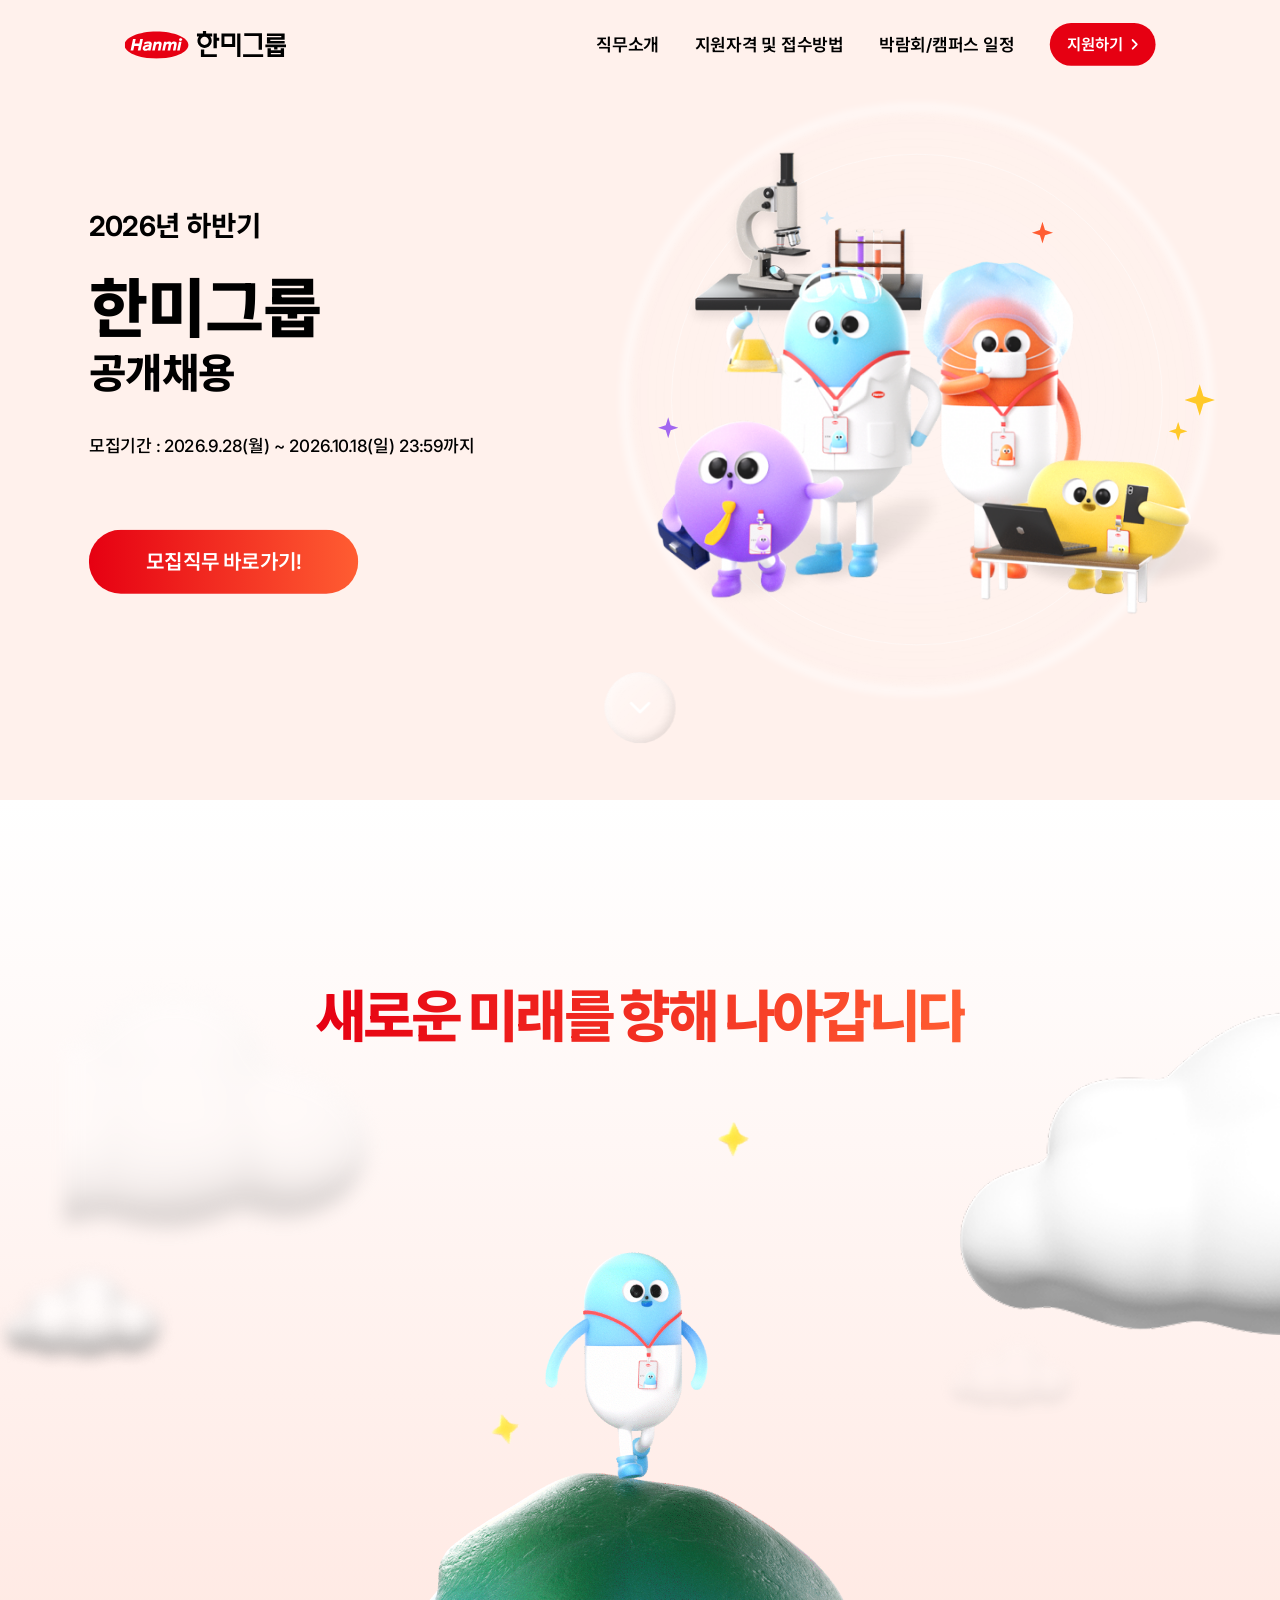
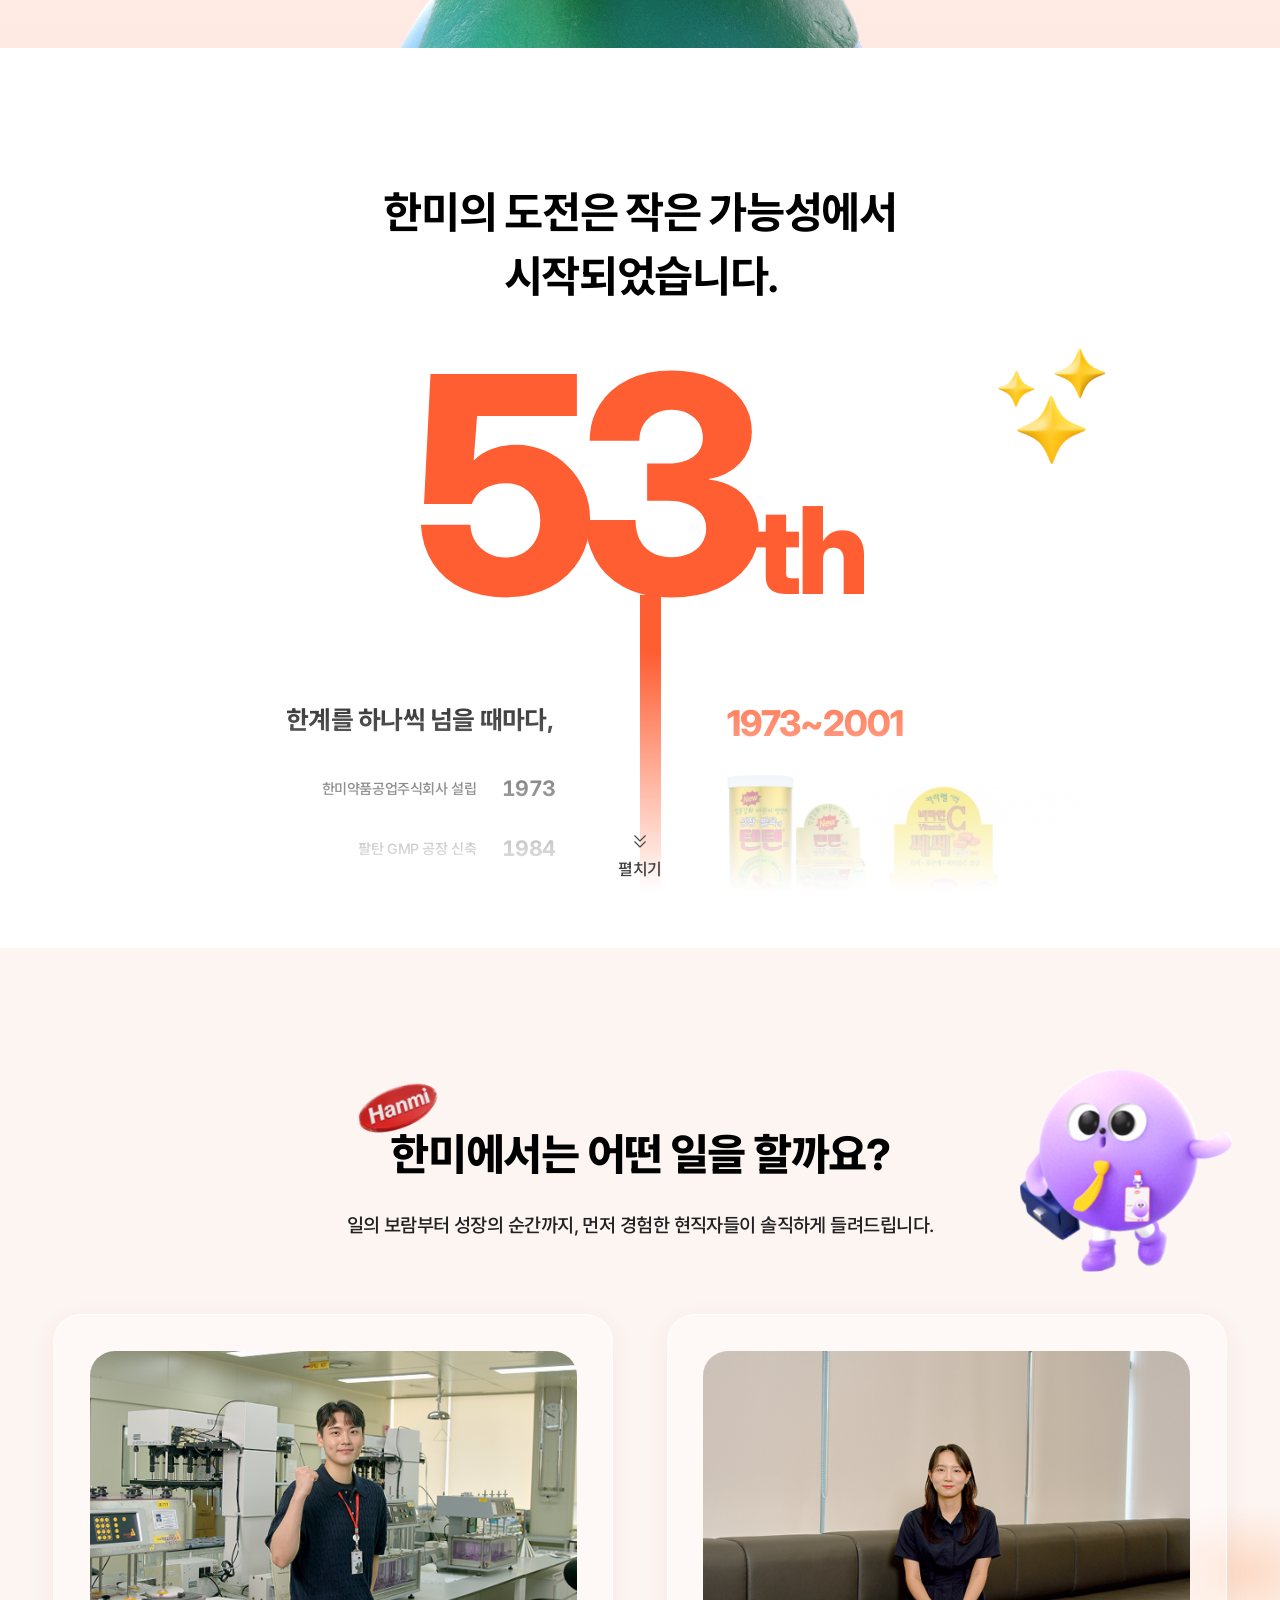
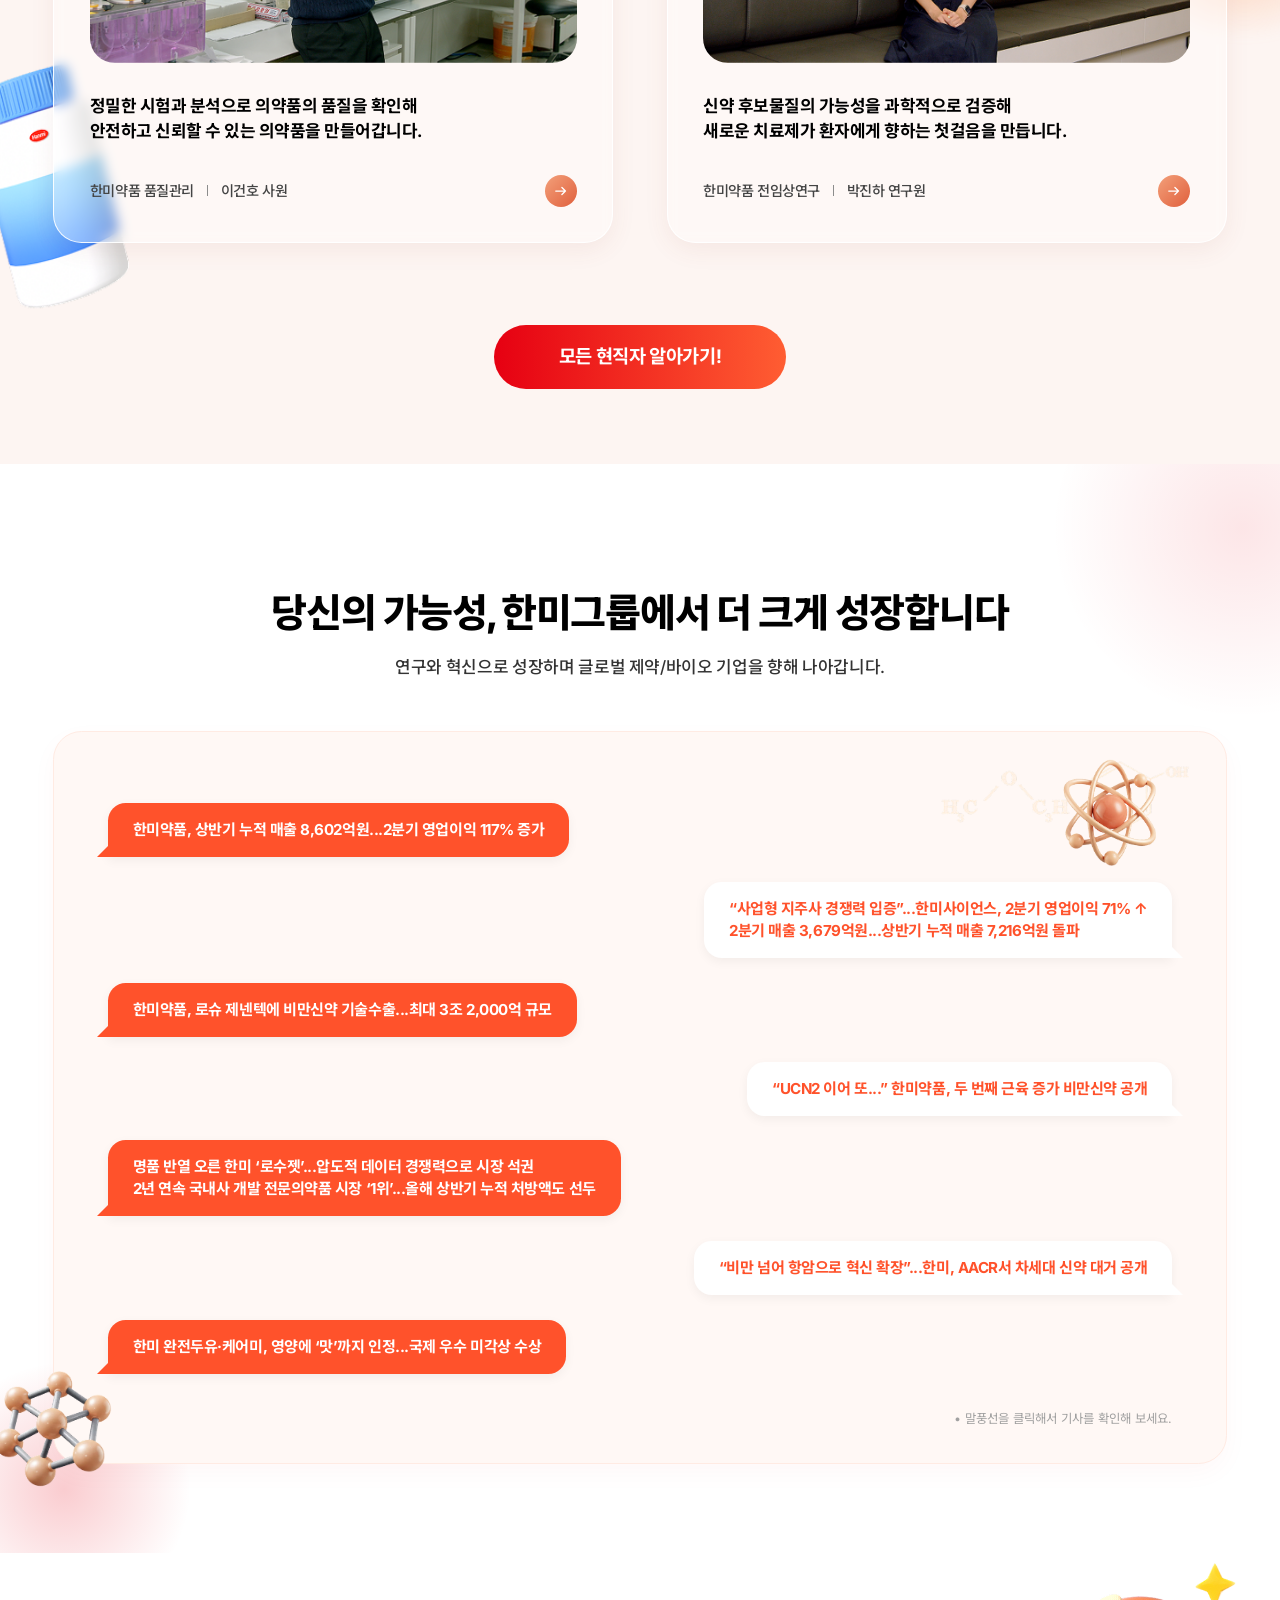
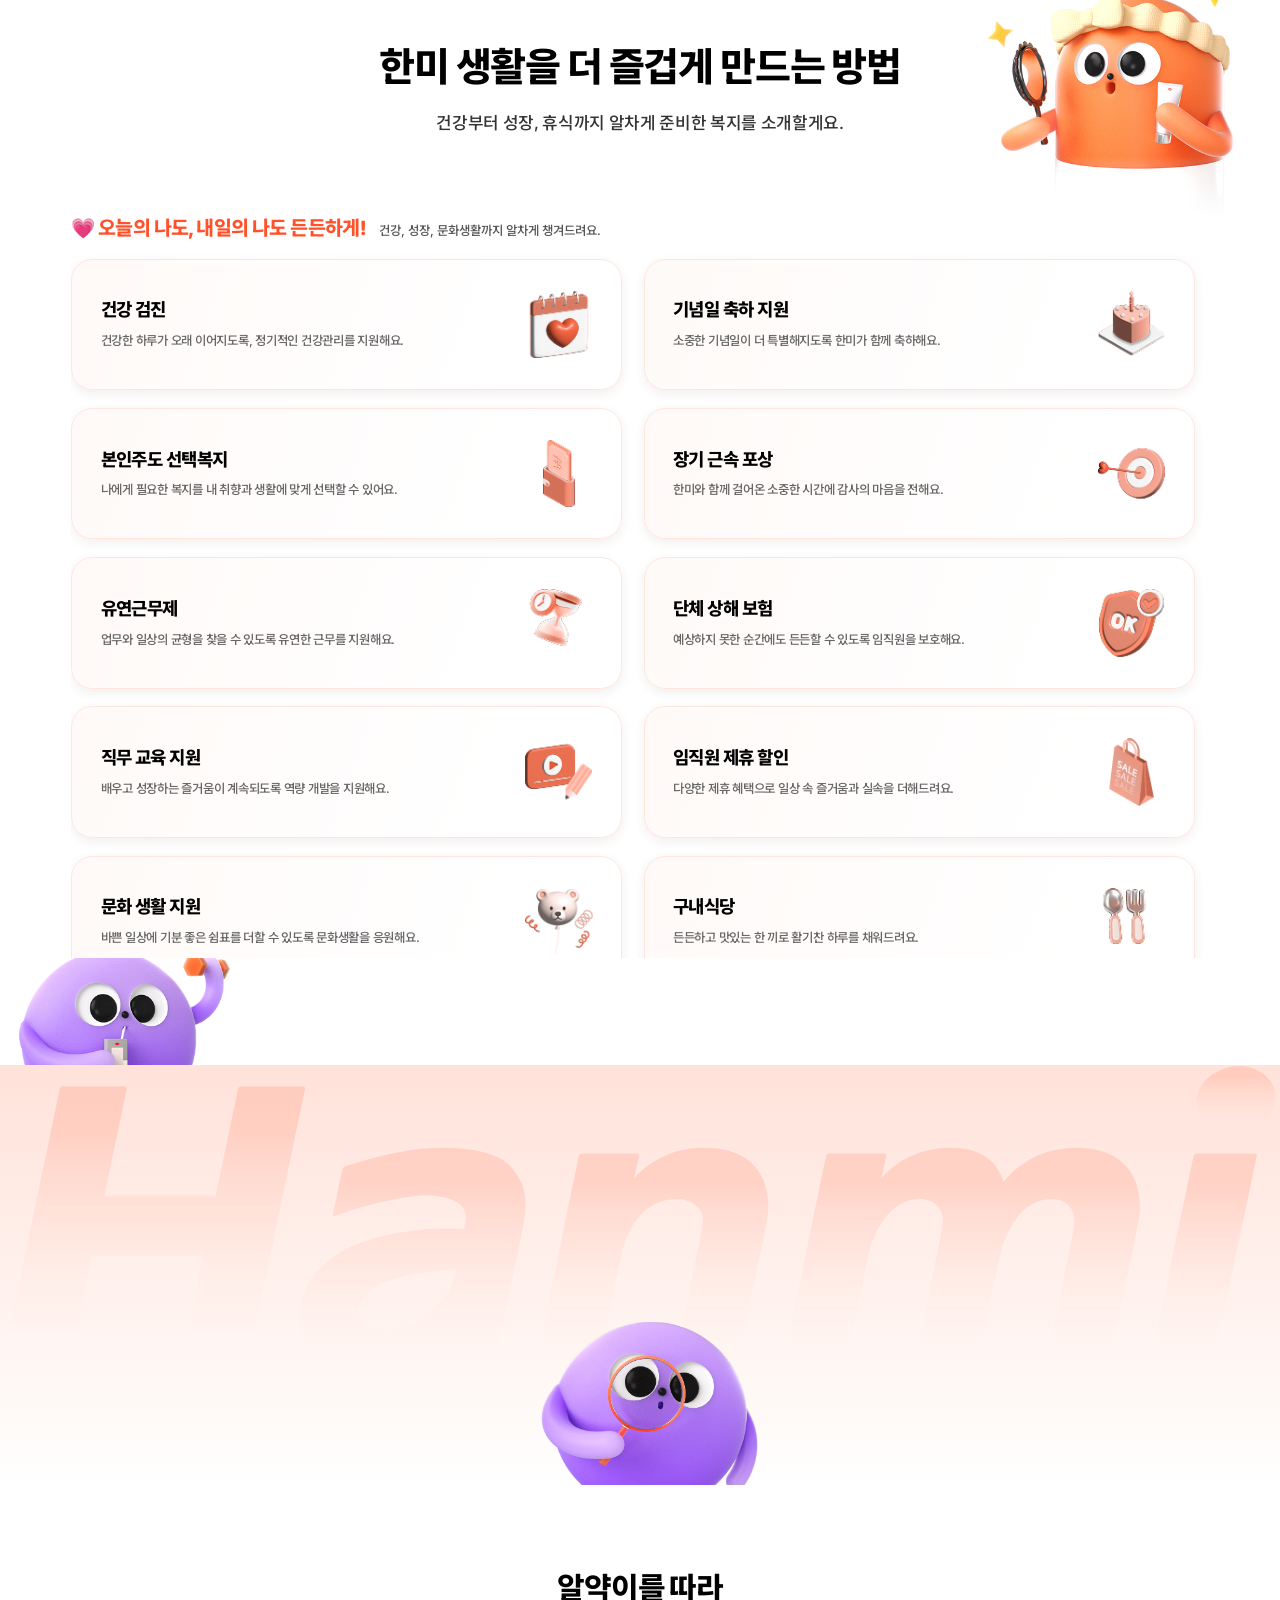
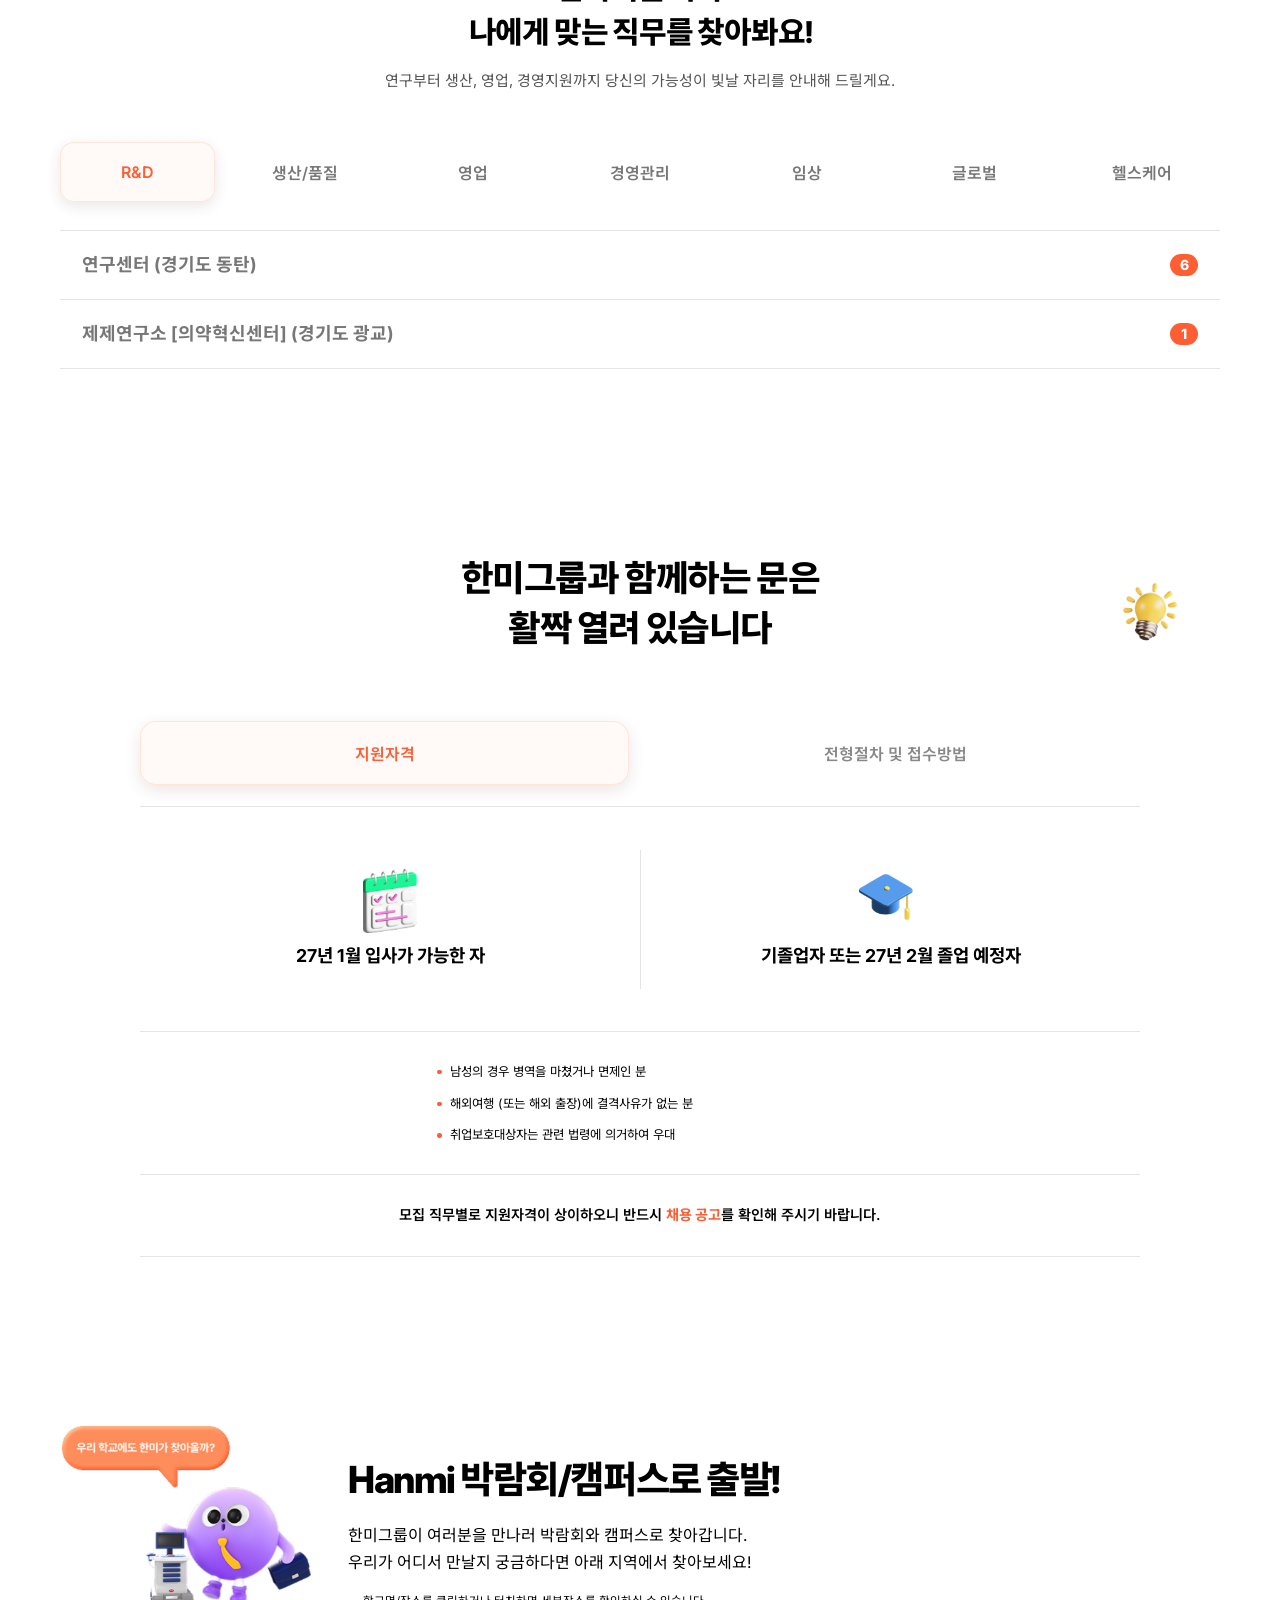
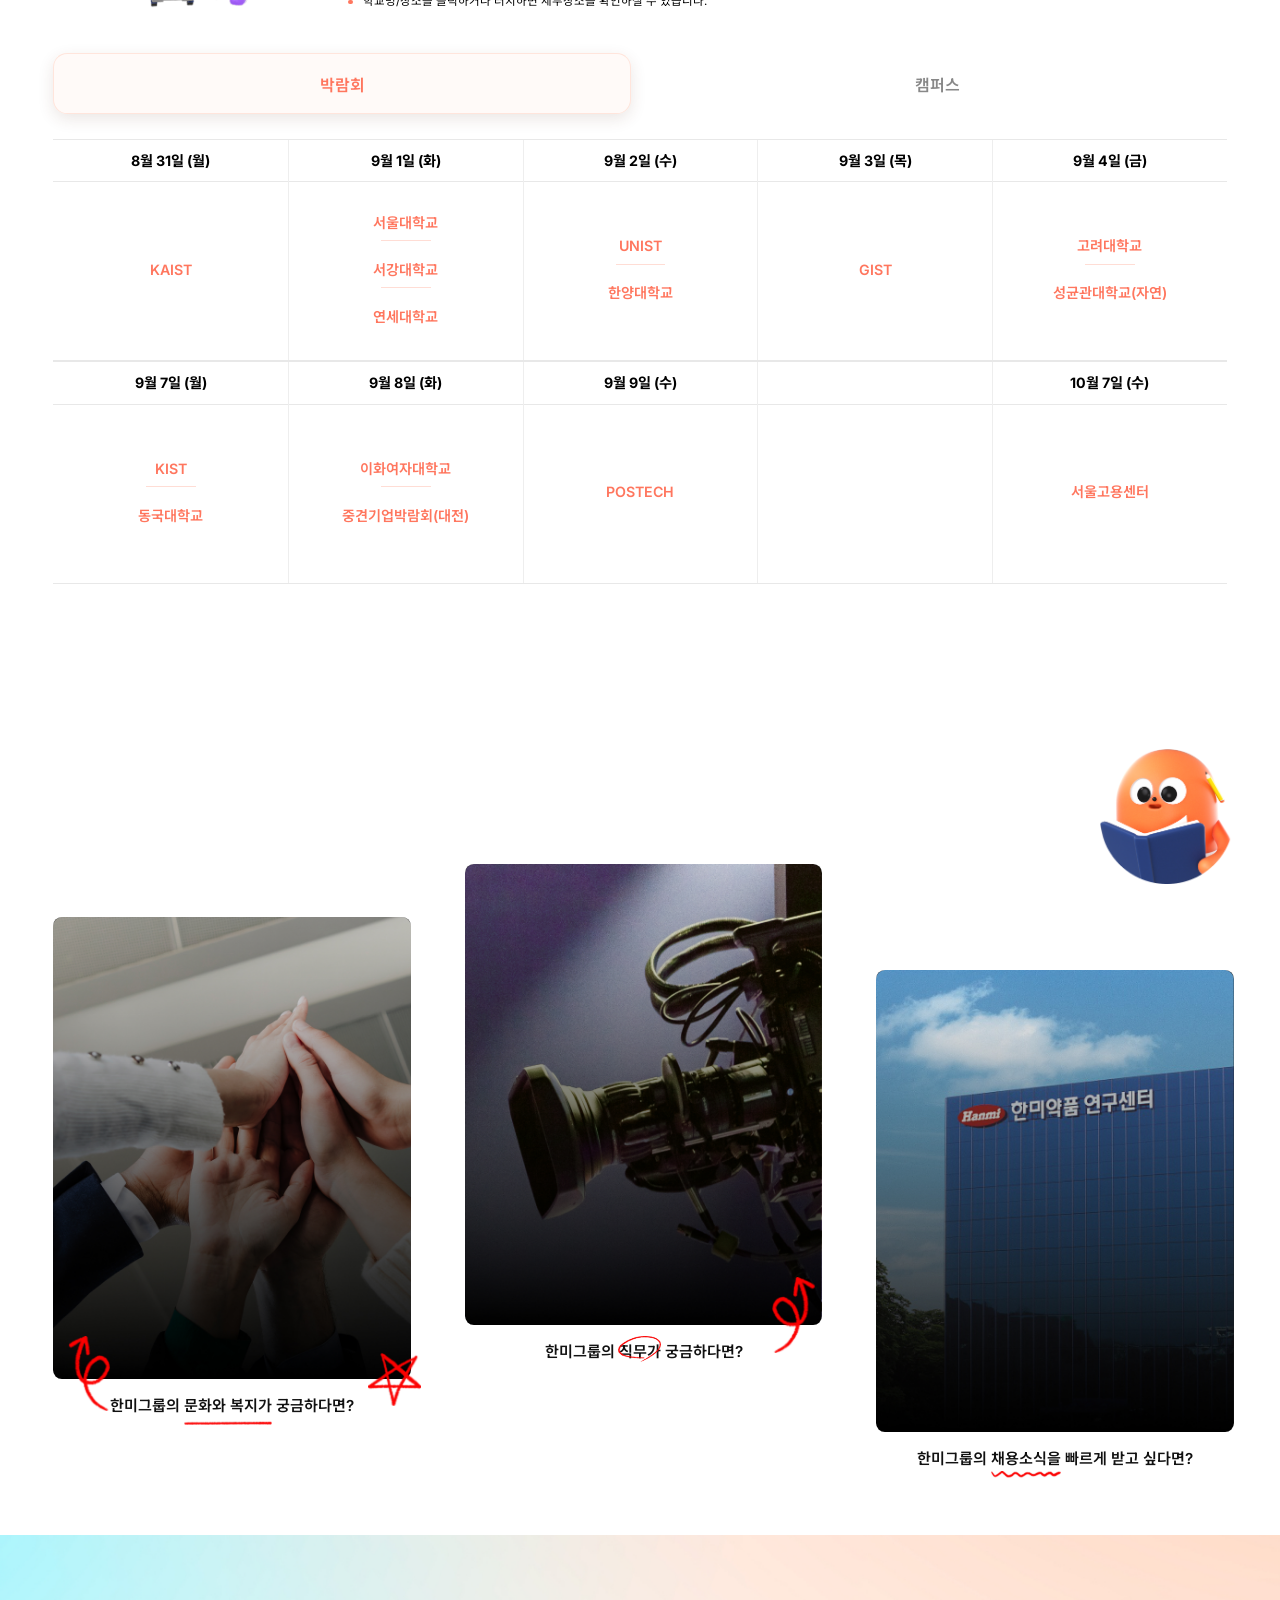
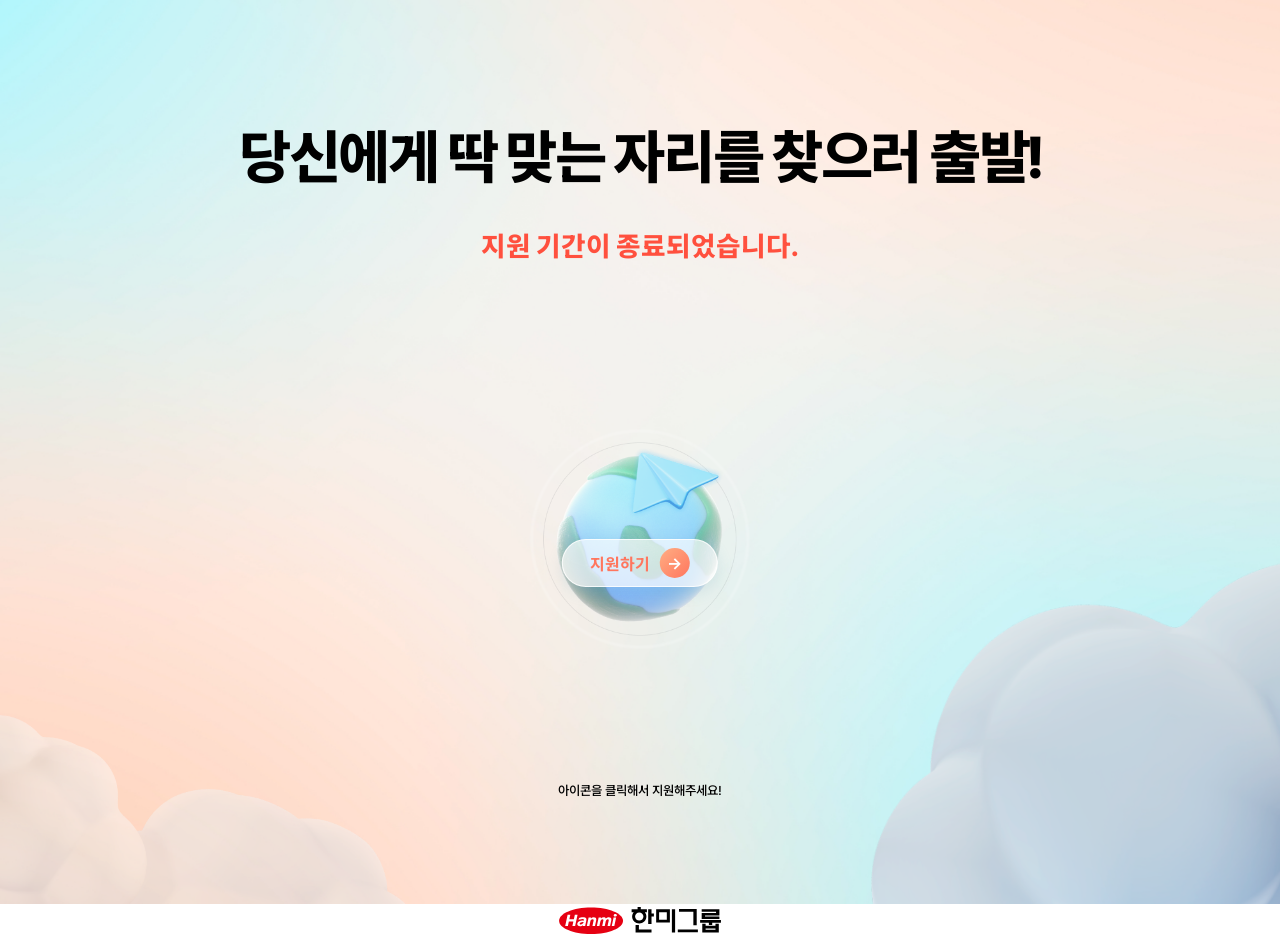
==== commit f69638be: "d" ====
--- a/한미그룹/index.html
+++ b/한미그룹/index.html
@@ -439,21 +439,22 @@
 
       /* ---------- Footer ---------- */
       .site-footer {
-        background: var(--black);
-        color: var(--white-50);
+        display: flex;
+        height: calc(38px * var(--scale));
+        align-items: center;
+        justify-content: center;
+        background: var(--white);
       }
       .footer-inner {
-        width: 100%;
-        max-width: var(--container-width);
-        margin: 0 auto;
-        padding: 40px 60px;
-        font-weight: 500;
-        font-size: 14px;
-        line-height: 22px;
-        letter-spacing: -0.3px;
-      }
-      .footer-inner p {
-        margin: 0;
+        display: flex;
+        align-items: center;
+        justify-content: center;
+      }
+      .footer-logo,
+      .footer-inner img {
+        display: block;
+        width: calc(182px * var(--scale));
+        height: auto;
       }
 
       /* =====================================================
@@ -2825,6 +2826,1532 @@
 
       }
 
+      /* ---------- Requirement (지원자격 및 전형절차) ---------- */
+      .requirement {
+        --req-u: calc(1px * var(--scale));
+        --req-accent: #ff5d32;
+        padding: calc(96 * var(--req-u)) 0 calc(104 * var(--req-u));
+        background: #ffffff;
+      }
+
+      .requirement-inner {
+        position: relative;
+        max-width: 1440px;
+        margin: 0 auto;
+        padding: 0 calc(60 * var(--req-u));
+      }
+
+      .requirement-heading {
+        margin: 0;
+        font-size: calc(40 * var(--req-u));
+        font-weight: 800;
+        line-height: 1.4;
+        letter-spacing: -0.04em;
+        text-align: center;
+      }
+
+      .requirement-bulb {
+        position: absolute;
+        top: calc(8 * var(--req-u));
+        right: calc(100 * var(--req-u));
+        width: calc(94 * var(--req-u));
+        height: calc(94 * var(--req-u));
+        object-fit: contain;
+      }
+
+      .requirement-tabs {
+        display: grid;
+        max-width: calc(1125 * var(--req-u));
+        grid-template-columns: repeat(2, minmax(0, 1fr));
+        gap: calc(24 * var(--req-u));
+        margin: calc(76 * var(--req-u)) auto 0;
+        padding: 0 0 calc(24 * var(--req-u));
+        border-bottom: 1px solid #e4e4e4;
+      }
+
+      .requirement-tab {
+        min-height: calc(72 * var(--req-u));
+        border-radius: calc(18 * var(--req-u));
+        background: transparent;
+        color: #888888;
+        cursor: pointer;
+        font-size: calc(18 * var(--req-u));
+        font-weight: 600;
+        transition:
+          background-color var(--transition),
+          box-shadow var(--transition),
+          color var(--transition);
+      }
+
+      .requirement-tab[aria-selected="true"] {
+        background: #fffaf8;
+        box-shadow:
+          0 5px 16px rgba(89, 49, 37, 0.12),
+          inset 0 0 0 1px #ffe5dc;
+        color: var(--req-accent);
+      }
+
+      .requirement-tab:focus-visible {
+        outline: 2px solid var(--req-accent);
+        outline-offset: 3px;
+      }
+
+      .requirement-panel {
+        max-width: calc(1125 * var(--req-u));
+        margin: 0 auto;
+      }
+
+      .requirement-panel[hidden] {
+        display: none;
+      }
+
+      .requirement-eligibility {
+        display: grid;
+        grid-template-columns: repeat(2, minmax(0, 1fr));
+        padding: calc(48 * var(--req-u)) 0;
+        border-bottom: 1px solid #e4e4e4;
+      }
+
+      .requirement-eligibility-item {
+        display: flex;
+        min-height: calc(156 * var(--req-u));
+        flex-direction: column;
+        align-items: center;
+        justify-content: center;
+        gap: calc(12 * var(--req-u));
+        padding: 0 calc(24 * var(--req-u));
+        text-align: center;
+      }
+
+      .requirement-eligibility-item + .requirement-eligibility-item {
+        border-left: 1px solid #e4e4e4;
+      }
+
+      .requirement-eligibility-icon {
+        width: calc(72 * var(--req-u));
+        height: calc(72 * var(--req-u));
+        object-fit: contain;
+      }
+
+      .requirement-eligibility-item h3 {
+        margin: 0;
+        font-size: calc(20 * var(--req-u));
+        font-weight: 700;
+        line-height: 1.5;
+      }
+
+      .requirement-notes {
+        display: grid;
+        gap: calc(12 * var(--req-u));
+        margin: 0;
+        padding: calc(32 * var(--req-u)) 0 calc(32 * var(--req-u))
+          calc(24 * var(--req-u));
+        border-bottom: 1px solid #e4e4e4;
+        list-style: none;
+      }
+
+      .requirement-notes li {
+        position: relative;
+        width: min(100%, calc(480 * var(--req-u)));
+        margin: 0 auto;
+        padding-left: calc(14 * var(--req-u));
+        font-size: calc(14 * var(--req-u));
+        line-height: 1.7;
+      }
+
+      .requirement-notes li::before {
+        position: absolute;
+        top: 0.72em;
+        left: 0;
+        width: calc(5 * var(--req-u));
+        height: calc(5 * var(--req-u));
+        border-radius: 50%;
+        background: var(--req-accent);
+        content: "";
+      }
+
+      .requirement-notice {
+        margin: 0;
+        padding: calc(32 * var(--req-u)) calc(20 * var(--req-u));
+        border-bottom: 1px solid #e4e4e4;
+        font-size: calc(16 * var(--req-u));
+        font-weight: 600;
+        line-height: 1.7;
+        text-align: center;
+      }
+
+      .requirement-notice strong {
+        color: var(--req-accent);
+      }
+
+      .requirement-process-group {
+        padding: calc(48 * var(--req-u)) calc(32 * var(--req-u));
+        border-bottom: 1px solid #e4e4e4;
+      }
+
+      .requirement-process-group h3 {
+        margin: 0 0 calc(38 * var(--req-u));
+        font-size: calc(22 * var(--req-u));
+        font-weight: 700;
+      }
+
+      .requirement-process-notes {
+        display: grid;
+        gap: calc(12 * var(--req-u));
+        margin: 0;
+        padding: calc(32 * var(--req-u))
+          max(0px, calc((100% - 860 * var(--req-u)) / 2))
+          calc(48 * var(--req-u));
+        border-bottom: 1px solid #dddddd;
+        list-style: none;
+        font-size: calc(14 * var(--req-u));
+        line-height: 1.7;
+      }
+
+      .requirement-process-notes li {
+        position: relative;
+        padding-left: calc(14 * var(--req-u));
+      }
+
+      .requirement-process-notes li::before {
+        position: absolute;
+        top: 0.72em;
+        left: 0;
+        width: calc(5 * var(--req-u));
+        height: calc(5 * var(--req-u));
+        border-radius: 50%;
+        background: var(--req-accent);
+        content: "";
+      }
+
+      .requirement-steps {
+        --req-step-half-gap: calc(-5 * var(--req-u));
+        display: flex;
+        align-items: flex-start;
+        justify-content: space-between;
+        gap: calc(10 * var(--req-u));
+        margin: 0;
+        padding: 0;
+        list-style: none;
+      }
+
+      .requirement-step {
+        position: relative;
+        display: flex;
+        min-width: 0;
+        flex: 1 1 0;
+        flex-direction: column;
+        align-items: center;
+        text-align: center;
+      }
+
+      .requirement-step + .requirement-step::before {
+        position: absolute;
+        top: calc(22 * var(--req-u));
+        left: 0;
+        transform: translate(
+          calc(-50% + var(--req-step-half-gap)),
+          -50%
+        );
+        color: #222222;
+        content: "›";
+        font-size: calc(32 * var(--req-u));
+        font-weight: 400;
+        line-height: 1;
+      }
+
+      .requirement-step-icon {
+        display: grid;
+        width: calc(56 * var(--req-u));
+        height: calc(56 * var(--req-u));
+        place-items: center;
+        color: #e7836c;
+        font-size: calc(40 * var(--req-u));
+        line-height: 1;
+      }
+
+      .requirement-step h4 {
+        margin: calc(16 * var(--req-u)) 0 calc(4 * var(--req-u));
+        font-size: calc(16 * var(--req-u));
+        font-weight: 700;
+        line-height: 1.5;
+      }
+
+      .requirement-step p {
+        margin: 0;
+        color: #999999;
+        font-size: calc(14 * var(--req-u));
+        line-height: 1.5;
+        white-space: pre-line;
+      }
+
+      @media (max-width: 1024px) {
+        .requirement {
+          --req-u: 1px;
+          padding: 72px 0 80px;
+        }
+
+        .requirement-inner {
+          padding: 0 32px;
+        }
+
+        .requirement-heading {
+          font-size: 34px;
+        }
+
+        .requirement-bulb {
+          right: 7%;
+          width: 76px;
+          height: 76px;
+        }
+
+        .requirement-tabs {
+          gap: 16px;
+          margin-top: 60px;
+          padding-bottom: 20px;
+        }
+
+        .requirement-tab {
+          min-height: 60px;
+          font-size: 16px;
+        }
+
+        .requirement-eligibility {
+          padding: 36px 0;
+        }
+
+        .requirement-eligibility-item {
+          min-height: 152px;
+        }
+
+        .requirement-process-group {
+          padding: 40px 20px;
+        }
+
+        .requirement-process-notes {
+          font-size: 13px;
+        }
+
+        .requirement-steps {
+          --req-step-half-gap: -4px;
+          display: grid;
+          grid-template-columns: repeat(auto-fit, minmax(120px, 1fr));
+          gap: 20px 8px;
+        }
+
+        .requirement-step {
+          flex: none;
+        }
+
+        .requirement-step + .requirement-step::before {
+          top: 50%;
+          left: var(--req-step-half-gap);
+          transform: translate(-50%, -50%);
+          font-size: 20px;
+        }
+      }
+
+      @media (max-width: 568px) {
+        .requirement {
+          padding: 48px 0 64px;
+        }
+
+        .requirement-inner {
+          padding: 0 16px;
+        }
+
+        .requirement-heading {
+          font-size: 23px;
+          line-height: 1.5;
+        }
+
+        .requirement-bulb {
+          display: none;
+        }
+
+        .requirement-tabs {
+          gap: 8px;
+          margin-top: 40px;
+          padding-bottom: 16px;
+        }
+
+        .requirement-tab {
+          min-height: 58px;
+          padding: 8px 4px;
+          border-radius: 16px;
+          font-size: 13px;
+        }
+
+        .requirement-eligibility {
+          grid-template-columns: minmax(0, 1fr);
+          padding: 0;
+        }
+
+        .requirement-eligibility-item {
+          min-height: 164px;
+          gap: 10px;
+          padding: 20px 8px;
+        }
+
+        .requirement-eligibility-item + .requirement-eligibility-item {
+          border-top: 1px solid #e4e4e4;
+          border-left: 0;
+        }
+
+        .requirement-eligibility-icon {
+          width: 58px;
+          height: 58px;
+        }
+
+        .requirement-eligibility-item h3 {
+          font-size: 16px;
+        }
+
+        .requirement-notes {
+          gap: 10px;
+          padding: 26px 8px;
+        }
+
+        .requirement-notes li {
+          padding-left: 14px;
+          font-size: 12px;
+        }
+
+        .requirement-notice {
+          padding: 28px 14px;
+          font-size: 13px;
+        }
+
+        .requirement-process-group {
+          padding: 32px 4px;
+        }
+
+        .requirement-process-notes {
+          font-size: 11px;
+        }
+
+        .requirement-process-group h3 {
+          margin-bottom: 24px;
+          font-size: 18px;
+        }
+
+        .requirement-steps {
+          --req-step-half-gap: -4px;
+          display: grid;
+          grid-template-columns: repeat(auto-fit, minmax(120px, 1fr));
+          align-items: start;
+          gap: 20px 8px;
+          overflow: visible;
+          padding: 0;
+        }
+
+        .requirement-step {
+          min-width: 0;
+        }
+
+        .requirement-step + .requirement-step::before {
+          top: 50%;
+          left: var(--req-step-half-gap);
+          transform: translate(-50%, -50%);
+          font-size: clamp(14px, 4vw, 20px);
+        }
+
+        .requirement-step-icon {
+          width: clamp(28px, 8vw, 40px);
+          height: clamp(28px, 8vw, 40px);
+          font-size: clamp(24px, 7vw, 34px);
+        }
+
+        .requirement-step h4 {
+          width: 100%;
+          margin: 8px 0 3px;
+          font-size: clamp(10px, 3vw, 13px);
+          line-height: 1.35;
+          overflow-wrap: anywhere;
+          word-break: keep-all;
+        }
+
+        .requirement-step p {
+          width: 100%;
+          font-size: clamp(9px, 2.7vw, 11px);
+          line-height: 1.35;
+          overflow-wrap: anywhere;
+          word-break: keep-all;
+        }
+      }
+
+      /* ---------- Exposition (박람회 및 캠퍼스 방문 일정) ---------- */
+      .exposition {
+        --expo-accent: #ff765e;
+        --expo-line: #e8e8e8;
+        --expo-u: calc(1px * var(--scale));
+        padding: calc(72 * var(--expo-u)) 0 calc(90 * var(--expo-u));
+        background: #ffffff;
+      }
+
+      .exposition-inner {
+        max-width: 1440px;
+        margin: 0 auto;
+        padding: 0 calc(60 * var(--expo-u));
+      }
+
+      .exposition-intro {
+        display: grid;
+        min-height: calc(270 * var(--expo-u));
+        grid-template-columns: calc(300 * var(--expo-u)) minmax(0, 1fr);
+        align-items: center;
+        gap: calc(32 * var(--expo-u));
+      }
+
+      .exposition-character {
+        display: block;
+        width: 100%;
+        max-width: calc(280 * var(--expo-u));
+        margin: 0 auto;
+        object-fit: contain;
+      }
+
+      .exposition-heading {
+        margin: 0 0 calc(20 * var(--expo-u));
+        font-size: calc(42 * var(--expo-u));
+        font-weight: 800;
+        line-height: 1.3;
+        letter-spacing: -0.04em;
+      }
+
+      .exposition-description {
+        margin: 0;
+        font-size: calc(18 * var(--expo-u));
+        line-height: 1.7;
+      }
+
+      .exposition-guide {
+        position: relative;
+        margin: calc(18 * var(--expo-u)) 0 0;
+        padding-left: calc(16 * var(--expo-u));
+        font-size: calc(13 * var(--expo-u));
+        line-height: 1.6;
+      }
+
+      .exposition-guide::before {
+        position: absolute;
+        top: 0.65em;
+        left: 0;
+        width: calc(5 * var(--expo-u));
+        height: calc(5 * var(--expo-u));
+        border-radius: 50%;
+        background: var(--expo-accent);
+        content: "";
+      }
+
+      .exposition-tabs,
+      .exposition-regions {
+        display: grid;
+        grid-template-columns: repeat(2, minmax(0, 1fr));
+        gap: calc(20 * var(--expo-u));
+        margin: 0;
+        padding: 0;
+        list-style: none;
+      }
+
+      .exposition-tabs {
+        margin-bottom: calc(28 * var(--expo-u));
+      }
+
+      .exposition-tab,
+      .exposition-region {
+        min-height: calc(68 * var(--expo-u));
+        border-radius: calc(16 * var(--expo-u));
+        background: transparent;
+        color: #888888;
+        cursor: pointer;
+        font-size: calc(18 * var(--expo-u));
+        font-weight: 600;
+        transition:
+          background-color var(--transition),
+          box-shadow var(--transition),
+          color var(--transition);
+      }
+
+      .exposition-tab[aria-selected="true"],
+      .exposition-region[aria-pressed="true"] {
+        background: #fffaf8;
+        box-shadow:
+          0 5px 16px rgba(89, 49, 37, 0.12),
+          inset 0 0 0 1px #ffe5dc;
+        color: var(--expo-accent);
+      }
+
+      .exposition-tab:focus-visible,
+      .exposition-region:focus-visible,
+      .exposition-event-button:focus-visible {
+        outline: 2px solid var(--expo-accent);
+        outline-offset: 3px;
+      }
+
+      .exposition-panel[hidden] {
+        display: none;
+      }
+
+      .exposition-region-panel {
+        padding: 0 calc(20 * var(--expo-u));
+      }
+
+      .exposition-regions {
+        grid-template-columns: repeat(6, minmax(0, 1fr));
+        gap: calc(8 * var(--expo-u));
+        margin-bottom: calc(24 * var(--expo-u));
+        padding: calc(8 * var(--expo-u));
+        border-radius: calc(14 * var(--expo-u));
+        background: #fffaf8;
+      }
+
+      .exposition-region {
+        min-height: calc(54 * var(--expo-u));
+        border-radius: calc(12 * var(--expo-u));
+        font-size: calc(16 * var(--expo-u));
+      }
+
+      .exposition-calendar {
+        display: grid;
+        grid-template-columns: repeat(5, minmax(0, 1fr));
+      }
+
+      .exposition-week {
+        display: grid;
+        grid-column: 1 / -1;
+        grid-template-columns: repeat(5, minmax(0, 1fr));
+        border-top: 1px solid var(--expo-line);
+        border-bottom: 1px solid var(--expo-line);
+      }
+
+      .exposition-day {
+        display: flex;
+        min-width: 0;
+        min-height: calc(220 * var(--expo-u));
+        flex-direction: column;
+        padding: 0 calc(8 * var(--expo-u)) calc(20 * var(--expo-u));
+        text-align: center;
+      }
+
+      .exposition-day + .exposition-day {
+        border-left: 1px solid #eeeeee;
+      }
+
+      .exposition-date {
+        display: flex;
+        min-height: calc(48 * var(--expo-u));
+        align-items: center;
+        justify-content: center;
+        margin: 0 calc(-8 * var(--expo-u));
+        padding: calc(8 * var(--expo-u)) calc(4 * var(--expo-u));
+        border-bottom: 1px solid var(--expo-line);
+        font-size: calc(16 * var(--expo-u));
+        font-weight: 700;
+        line-height: 1.4;
+      }
+
+      .exposition-events {
+        position: relative;
+        display: flex;
+        flex: 1;
+        min-height: calc(180 * var(--expo-u));
+        flex-direction: column;
+        align-items: center;
+        justify-content: center;
+        gap: calc(12 * var(--expo-u));
+        padding-top: calc(16 * var(--expo-u));
+      }
+
+      .exposition-event {
+        display: grid;
+        justify-items: center;
+        gap: calc(8 * var(--expo-u));
+      }
+
+      .exposition-event-button,
+      .exposition-event-name {
+        padding: calc(4 * var(--expo-u)) calc(6 * var(--expo-u));
+        background: transparent;
+        color: var(--expo-accent);
+        font-size: calc(16 * var(--expo-u));
+        font-weight: 600;
+        line-height: 1.5;
+        text-align: center;
+      }
+
+      .exposition-event-button {
+        cursor: pointer;
+      }
+
+      .exposition-event.has-divider .exposition-event-button::after,
+      .exposition-event.has-divider .exposition-event-name::after {
+        display: block;
+        width: calc(56 * var(--expo-u));
+        height: 1px;
+        margin: calc(8 * var(--expo-u)) auto 0;
+        background: #ffddd5;
+        content: "";
+      }
+
+      .exposition-campus-detail {
+        position: absolute;
+        z-index: 1;
+        inset: calc(8 * var(--expo-u)) 0;
+        display: flex;
+        align-items: center;
+        justify-content: center;
+        padding: calc(8 * var(--expo-u));
+        border-radius: calc(12 * var(--expo-u));
+        background: #fff7f4;
+        opacity: 0;
+        transform: translateY(calc(6 * var(--expo-u)));
+        transition:
+          opacity 280ms cubic-bezier(0.2, 0.8, 0.2, 1),
+          transform 280ms cubic-bezier(0.2, 0.8, 0.2, 1);
+      }
+
+      .exposition-campus-detail-content {
+        display: flex;
+        flex-direction: column;
+        align-items: center;
+        justify-content: center;
+        gap: calc(16 * var(--expo-u));
+      }
+
+      .exposition-event-button {
+        transition: opacity 220ms ease;
+      }
+
+      .exposition-event.is-expanded .exposition-event-button {
+        opacity: 0;
+        pointer-events: none;
+      }
+
+      .exposition-event.is-closing .exposition-event-button {
+        opacity: 1;
+        pointer-events: none;
+      }
+
+      .exposition-campus-detail.is-visible {
+        opacity: 1;
+        transform: translateY(0);
+      }
+
+      .exposition-campus-detail-item {
+        display: grid;
+        justify-items: center;
+        gap: calc(4 * var(--expo-u));
+      }
+
+      .exposition-campus-detail-label {
+        color: var(--expo-accent);
+        font-size: calc(14 * var(--expo-u));
+        font-weight: 600;
+      }
+
+      .exposition-campus-detail-value {
+        color: #222222;
+        font-size: calc(18 * var(--expo-u));
+        font-weight: 700;
+        line-height: 1.4;
+        overflow-wrap: anywhere;
+      }
+
+      @media (max-width: 1024px) {
+        .exposition {
+          --expo-u: 1px;
+          padding: 64px 0 72px;
+        }
+
+        .exposition-inner {
+          padding: 0 32px;
+        }
+
+        .exposition-intro {
+          min-height: 220px;
+          grid-template-columns: minmax(0, 1fr);
+          gap: 0;
+          text-align: center;
+        }
+
+        .exposition-character {
+          display: none;
+        }
+
+        .exposition-heading {
+          margin-bottom: 18px;
+          font-size: clamp(30px, 4vw, 38px);
+        }
+
+        .exposition-description {
+          font-size: 16px;
+        }
+
+        .exposition-guide {
+          display: inline-block;
+          margin-top: 14px;
+          font-size: 12px;
+        }
+
+        .exposition-tabs {
+          gap: 16px;
+          margin-bottom: 24px;
+        }
+
+        .exposition-tab {
+          min-height: 60px;
+          font-size: 16px;
+        }
+
+        .exposition-day {
+          min-height: 190px;
+          padding-right: 6px;
+          padding-left: 6px;
+        }
+
+        .exposition-date {
+          font-size: 14px;
+        }
+
+        .exposition-event-button,
+        .exposition-event-name {
+          font-size: 14px;
+        }
+
+        .exposition-region-panel {
+          padding: 0;
+        }
+
+        .exposition-region {
+          font-size: 14px;
+        }
+      }
+
+      @media (max-width: 568px) {
+        .exposition {
+          padding: 36px 0 48px;
+        }
+
+        .exposition-inner {
+          padding: 0 16px;
+        }
+
+        .exposition-intro {
+          min-height: auto;
+          margin-bottom: 34px;
+        }
+
+        .exposition-heading {
+          margin-bottom: 10px;
+          font-size: 18px;
+          line-height: 1.4;
+        }
+
+        .exposition-description {
+          font-size: 10px;
+          line-height: 1.65;
+        }
+
+        .exposition-guide {
+          max-width: 300px;
+          margin-top: 10px;
+          padding-left: 10px;
+          font-size: 8px;
+          line-height: 1.5;
+          text-align: left;
+        }
+
+        .exposition-guide::before {
+          width: 4px;
+          height: 4px;
+        }
+
+        .exposition-tabs {
+          gap: 8px;
+          margin-bottom: 14px;
+        }
+
+        .exposition-tab {
+          min-height: 38px;
+          border-radius: 12px;
+          font-size: 10px;
+        }
+
+        .exposition-regions {
+          gap: 4px;
+          margin-bottom: 12px;
+          padding: 4px;
+          border-radius: 10px;
+        }
+
+        .exposition-region {
+          min-height: 34px;
+          border-radius: 8px;
+          font-size: 9px;
+        }
+
+        .exposition-calendar {
+          grid-template-columns: repeat(2, minmax(0, 1fr));
+          border-top: 1px solid var(--expo-line);
+        }
+
+        .exposition-week {
+          display: contents;
+        }
+
+        .exposition-day {
+          min-height: 138px;
+          padding: 0 5px 14px;
+          border-bottom: 1px solid var(--expo-line);
+        }
+
+        .exposition-day + .exposition-day {
+          border-left: 0;
+        }
+
+        .exposition-week:nth-child(odd) .exposition-day:nth-child(even),
+        .exposition-week:nth-child(even) .exposition-day:nth-child(odd) {
+          border-left: 1px solid #eeeeee;
+        }
+
+        .exposition-date {
+          min-height: 32px;
+          margin: 0 -5px;
+          padding: 5px 2px;
+          font-size: 9px;
+        }
+
+        .exposition-events {
+          min-height: 120px;
+          gap: 8px;
+          padding-top: 10px;
+        }
+
+        .exposition-event {
+          gap: 4px;
+        }
+
+        .exposition-event-button,
+        .exposition-event-name {
+          padding: 3px 2px;
+          font-size: 9px;
+          line-height: 1.45;
+          overflow-wrap: anywhere;
+        }
+
+        .exposition-event.has-divider .exposition-event-button::after,
+        .exposition-event.has-divider .exposition-event-name::after {
+          width: 34px;
+          margin-top: 5px;
+        }
+
+        .exposition-campus-detail {
+          gap: 10px;
+          padding: 2px 4px;
+          border-radius: 9px;
+        }
+
+        .exposition-campus-detail-item {
+          gap: 2px;
+        }
+
+        .exposition-campus-detail-label {
+          font-size: 9px;
+        }
+
+        .exposition-campus-detail-value {
+          font-size: 11px;
+        }
+      }
+
+      /* ---------- Con8 (지원 링크 바로가기) ---------- */
+      .con8 {
+        --con-u: calc(1px * var(--scale));
+        position: relative;
+        height: calc(980 * var(--con-u));
+        overflow: hidden;
+        background: #ffffff;
+      }
+
+      .con8-inner {
+        position: relative;
+        width: 100%;
+        max-width: 1440px;
+        height: 100%;
+        margin: 0 auto;
+      }
+
+      .con8-cards {
+        position: absolute;
+        inset: 0;
+      }
+
+      .con8-card {
+        position: absolute;
+        display: block;
+        width: calc(402 * var(--con-u));
+        color: #111111;
+        text-align: center;
+      }
+
+      .con8-card:nth-child(1) {
+        top: calc(285 * var(--con-u));
+        left: calc(60 * var(--con-u));
+      }
+
+      .con8-card:nth-child(2) {
+        top: calc(225 * var(--con-u));
+        left: calc(523 * var(--con-u));
+      }
+
+      .con8-card:nth-child(3) {
+        top: calc(345 * var(--con-u));
+        left: calc(986 * var(--con-u));
+      }
+
+      .con8-card-image {
+        display: block;
+        width: 100%;
+        aspect-ratio: 774 / 1000;
+        border-radius: calc(10 * var(--con-u));
+        object-fit: cover;
+      }
+
+      .con8-card-media {
+        position: relative;
+        display: block;
+      }
+
+      .con8-mark {
+        position: absolute;
+        z-index: 1;
+        display: block;
+        height: auto;
+        pointer-events: none;
+      }
+
+      .con8-mark--first-arrow {
+        bottom: -7%;
+        left: 4%;
+        width: 12%;
+      }
+
+      .con8-mark--first-star {
+        right: -3%;
+        bottom: -6%;
+        width: 15%;
+      }
+
+      .con8-mark--second-arrow {
+        right: 2%;
+        bottom: -6%;
+        width: 12%;
+      }
+
+      .con8-card-copy {
+        display: grid;
+        justify-items: center;
+        gap: calc(8 * var(--con-u));
+        padding: calc(18 * var(--con-u)) calc(8 * var(--con-u)) 0;
+      }
+
+      .con8-question {
+        font-size: calc(17 * var(--con-u));
+        font-weight: 600;
+        line-height: 1.5;
+      }
+
+      .con8-question-target {
+        position: relative;
+        display: inline-block;
+      }
+
+      .con8-mark--underline,
+      .con8-mark--wave {
+        bottom: -0.5em;
+        left: 0;
+        width: 100%;
+      }
+
+      .con8-mark--circle {
+        top: -0.35em;
+        left: -0.06em;
+        width: calc(100% + 0.12em);
+        height: 1.75em;
+      }
+
+      .con8-character {
+        position: absolute;
+        top: calc(58 * var(--con-u));
+        right: calc(52 * var(--con-u));
+        width: calc(150 * var(--con-u));
+      }
+
+      /* ---------- Con9 (지원 마감 카운트다운) ---------- */
+      .con9 {
+        --con-u: calc(1px * var(--scale));
+        position: relative;
+        height: calc(1090 * var(--con-u));
+        overflow: hidden;
+        background: #d7f8f6 url("./images/con9_bg.png") center / cover no-repeat;
+        text-align: center;
+      }
+
+      .con9 [hidden] {
+        display: none;
+      }
+
+      .con9-heading {
+        position: absolute;
+        top: calc(206 * var(--con-u));
+        right: 16px;
+        left: 16px;
+        margin: 0;
+        font-size: calc(64 * var(--con-u));
+        font-weight: 800;
+        line-height: 1.4;
+        letter-spacing: -0.04em;
+      }
+
+      .con9-countdown {
+        position: absolute;
+        top: calc(300 * var(--con-u));
+        right: 12px;
+        left: 12px;
+        display: flex;
+        align-items: baseline;
+        justify-content: center;
+        gap: calc(14 * var(--con-u));
+        font-size: calc(30 * var(--con-u));
+        font-weight: 700;
+        line-height: 1.4;
+        white-space: nowrap;
+      }
+
+      .con9-time-unit {
+        display: inline-flex;
+        align-items: baseline;
+        gap: calc(5 * var(--con-u));
+      }
+
+      .con9-time-value {
+        color: #ff503e;
+        font-size: calc(62 * var(--con-u));
+        font-weight: 800;
+        letter-spacing: -0.04em;
+      }
+
+      .con9-time-label {
+        font-size: calc(28 * var(--con-u));
+      }
+
+      .con9-countdown-ended {
+        color: #ff503e;
+        font-weight: 800;
+      }
+
+      .con9-earth {
+        position: absolute;
+        top: calc(520 * var(--con-u));
+        left: 50%;
+        width: calc(320 * var(--con-u));
+        transform: translateX(-50%);
+      }
+
+      .con9-apply {
+        position: absolute;
+        top: calc(680 * var(--con-u));
+        left: 50%;
+        display: inline-flex;
+        min-width: calc(176 * var(--con-u));
+        min-height: calc(54 * var(--con-u));
+        align-items: center;
+        justify-content: center;
+        gap: calc(10 * var(--con-u));
+        padding: calc(8 * var(--con-u)) calc(14 * var(--con-u));
+        border: 1px solid rgba(255, 255, 255, 0.8);
+        border-radius: 999px;
+        background: rgba(255, 255, 255, 0.68);
+        box-shadow: 0 5px 16px rgba(67, 151, 177, 0.16);
+        color: #ff765e;
+        font-size: calc(18 * var(--con-u));
+        font-weight: 700;
+        transform: translateX(-50%);
+        transition:
+          background-color var(--transition),
+          transform var(--transition);
+      }
+
+      .con9-apply:hover {
+        background: #ffffff;
+        transform: translate(-50%, -2px);
+      }
+
+      .con9-apply-arrow {
+        display: inline-flex;
+        width: calc(34 * var(--con-u));
+        height: calc(34 * var(--con-u));
+        align-items: center;
+        justify-content: center;
+        border-radius: 50%;
+        background: linear-gradient(135deg, #ffae83, #ff765e);
+        color: #ffffff;
+      }
+
+      .con9-note {
+        position: absolute;
+        right: 12px;
+        bottom: calc(118 * var(--con-u));
+        left: 12px;
+        margin: 0;
+        font-size: calc(14 * var(--con-u));
+        font-weight: 500;
+      }
+
+      .con9-cloud {
+        position: absolute;
+        bottom: calc(-4 * var(--con-u));
+        width: calc(460 * var(--con-u));
+        pointer-events: none;
+      }
+
+      .con9-cloud--left {
+        left: 0;
+      }
+
+      .con9-cloud--right {
+        right: 0;
+      }
+
+      .site-footer {
+        height: calc(38px * var(--scale));
+      }
+
+      .footer-logo,
+      .footer-inner img {
+        width: calc(182px * var(--scale));
+      }
+
+      @media (max-width: 1024px) {
+        .con8 {
+          --con-u: 1px;
+          height: 76vw;
+          min-height: 375px;
+          max-height: 780px;
+        }
+
+        .con8-inner {
+          max-width: none;
+        }
+
+        .con8-cards {
+          top: 20vw;
+          right: 4%;
+          bottom: auto;
+          left: 4%;
+          display: grid;
+          grid-template-columns: repeat(3, minmax(0, 1fr));
+          gap: 2%;
+        }
+
+        .con8-card,
+        .con8-card:nth-child(1),
+        .con8-card:nth-child(2),
+        .con8-card:nth-child(3) {
+          position: relative;
+          top: auto;
+          left: auto;
+          width: auto;
+        }
+
+        .con8-card-image {
+          height: auto;
+          aspect-ratio: 774 / 1000;
+          border-radius: 5px;
+        }
+
+        .con8-card-copy {
+          gap: 5px;
+          padding: 7px 2px 0;
+        }
+
+        .con8-question {
+          font-size: clamp(8px, 1.8vw, 11px);
+          line-height: 1.4;
+        }
+
+        .con8-character {
+          display: block;
+          top: 0.8vw;
+          right: 3.6%;
+          width: 14vw;
+        }
+
+        .con9 {
+          --con-u: 1px;
+          height: 425px;
+        }
+
+        .con9-heading {
+          top: 70px;
+          font-size: clamp(22px, 4vw, 30px);
+        }
+
+        .con9-countdown {
+          top: 119px;
+          gap: 7px;
+          font-size: clamp(14px, 2.8vw, 19px);
+        }
+
+        .con9-time-unit {
+          gap: 3px;
+        }
+
+        .con9-time-value {
+          font-size: clamp(24px, 5vw, 32px);
+        }
+
+        .con9-time-label {
+          font-size: clamp(13px, 2.5vw, 17px);
+        }
+
+        .con9-earth {
+          top: 174px;
+          width: 190px;
+        }
+
+        .con9-apply {
+          top: 222px;
+          min-width: 112px;
+          min-height: 38px;
+          gap: 6px;
+          padding: 4px 7px;
+          font-size: 13px;
+        }
+
+        .con9-apply-arrow {
+          width: 25px;
+          height: 25px;
+        }
+
+        .con9-note {
+          bottom: 76px;
+          font-size: 10px;
+        }
+
+        .con9-cloud {
+          bottom: -2px;
+          width: 180px;
+        }
+
+        .site-footer {
+          height: 33px;
+        }
+
+        .footer-logo,
+        .footer-inner img {
+          width: 75px;
+        }
+      }
+
+      @media (min-width: 1025px) and (max-width: 1100px) {
+        .con8 {
+          --con-u: 1px;
+          height: 76vw;
+          min-height: 375px;
+          max-height: 780px;
+        }
+
+        .con8-inner {
+          max-width: none;
+        }
+
+        .con8-cards {
+          top: 20vw;
+          right: 4%;
+          bottom: auto;
+          left: 4%;
+          display: grid;
+          grid-template-columns: repeat(3, minmax(0, 1fr));
+          gap: 2%;
+        }
+
+        .con8-card,
+        .con8-card:nth-child(1),
+        .con8-card:nth-child(2),
+        .con8-card:nth-child(3) {
+          position: relative;
+          top: auto;
+          left: auto;
+          width: auto;
+        }
+
+        .con8-card-image {
+          height: auto;
+          aspect-ratio: 774 / 1000;
+          border-radius: 5px;
+        }
+
+        .con8-card-copy {
+          gap: 5px;
+          padding: 7px 2px 0;
+        }
+
+        .con8-question {
+          font-size: clamp(8px, 1.8vw, 11px);
+          line-height: 1.4;
+        }
+
+        .con8-character {
+          display: block;
+          top: 0.8vw;
+          right: 3.6%;
+          width: 14vw;
+        }
+      }
+
+      @media (max-width: 390px) {
+        .con8 {
+          height: auto;
+          padding: 10px 0 70px;
+        }
+
+        .con8-inner {
+          height: auto;
+          padding: 0 5%;
+        }
+
+        .con8-character {
+          display: none;
+        }
+
+        .con8-mark {
+          display: none;
+        }
+
+        .con8-cards {
+          position: relative;
+          top: auto;
+          right: auto;
+          bottom: auto;
+          left: auto;
+          width: 100%;
+          display: grid;
+          grid-template-columns: 1fr;
+          gap: 11px;
+        }
+
+        .con8-card,
+        .con8-card:nth-child(1),
+        .con8-card:nth-child(2),
+        .con8-card:nth-child(3) {
+          position: relative;
+          top: auto;
+          left: auto;
+          width: 100%;
+          overflow: hidden;
+          border-radius: 8px;
+        }
+
+        .con8-card-image {
+          height: auto;
+          aspect-ratio: 1.55;
+          border-radius: 8px;
+        }
+
+        .con8-card-copy {
+          position: absolute;
+          inset: 0;
+          display: flex;
+          flex-direction: column;
+          align-items: center;
+          justify-content: center;
+          gap: 5px;
+          padding: 10px;
+          background: linear-gradient(
+            180deg,
+            rgba(0, 0, 0, 0.06) 0%,
+            rgba(0, 0, 0, 0.42) 100%
+          );
+          color: #ffffff;
+        }
+
+        .con8-question {
+          font-size: clamp(9px, 4vw, 13px);
+          font-weight: 500;
+        }
+
+        .con9 {
+          height: 339px;
+        }
+
+        .con9-heading {
+          top: 55px;
+          right: 8px;
+          left: 8px;
+          font-size: clamp(14px, 6vw, 20px);
+          line-height: 1.45;
+        }
+
+        .con9-countdown {
+          top: 95px;
+          right: 4px;
+          left: 4px;
+          gap: 4px;
+          font-size: clamp(9px, 3.8vw, 13px);
+        }
+
+        .con9-time-unit {
+          gap: 2px;
+        }
+
+        .con9-time-value {
+          font-size: clamp(16px, 7vw, 24px);
+        }
+
+        .con9-time-label {
+          font-size: clamp(9px, 3.8vw, 13px);
+        }
+
+        .con9-earth {
+          top: 143px;
+          width: 132px;
+        }
+
+        .con9-apply {
+          top: 176px;
+          min-width: 88px;
+          min-height: 29px;
+          gap: 4px;
+          padding: 3px 5px;
+          font-size: 10px;
+        }
+
+        .con9-apply-arrow {
+          width: 20px;
+          height: 20px;
+          font-size: 11px;
+        }
+
+        .con9-note {
+          display: none;
+        }
+
+        .con9-cloud {
+          width: 112px;
+        }
+
+        .site-footer {
+          height: 24px;
+        }
+
+        .footer-logo,
+        .footer-inner img {
+          width: 42px;
+        }
+      }
+
       /* ---------- Welfare (회사 복지) ---------- */
       .welfare {
         --u: calc(1px * var(--scale));
@@ -2942,6 +4469,10 @@
         margin: 0;
         padding: 0;
         list-style: none;
+      }
+
+      .welfare-list + .welfare-subhead {
+        padding-top: calc(28 * var(--u));
       }
 
       .welfare-item {
@@ -3101,7 +4632,7 @@
         }
 
         .welfare-list + .welfare-subhead {
-          margin-top: 18px;
+          padding-top: 18px;
         }
 
         .welfare-subtitle {
@@ -3177,8 +4708,8 @@
           </div>
           <ul class="gnb-list">
             <li><a href="#jobs">직무소개</a></li>
-            <li><a href="#qualification">지원자격 및 접수방법</a></li>
-            <li><a href="#schedule">채용설명회 일정</a></li>
+            <li><a href="#requirement">지원자격 및 접수방법</a></li>
+            <li><a href="#exposition">박람회/캠퍼스 일정</a></li>
           </ul>
           <div class="gnb-cta">
             <a class="btn btn-apply" href="#apply">
@@ -3881,328 +5412,7 @@
             tabindex="0"
             aria-label="회사 복지 목록"
           >
-            <div class="welfare-subhead">
-              <h3 class="welfare-subtitle">
-                <span aria-hidden="true">💗</span> 오늘의 나도, 내일의 나도
-                든든하게!
-              </h3>
-              <p class="welfare-subdesc">
-                건강, 성장, 문화생활까지 알차게 챙겨드려요.
-              </p>
-            </div>
-            <ul class="welfare-list">
-            <li class="welfare-item">
-              <article class="welfare-card">
-                <div class="welfare-card-copy">
-                  <h4 class="welfare-card-title">건강 검진</h4>
-                  <p class="welfare-card-desc">
-                    건강한 하루가 오래 이어지도록, 정기적인 건강관리를 지원해요.
-                  </p>
-                </div>
-                <img
-                  class="welfare-card-icon"
-                  src="./images/wf_ico1.png"
-                  alt="하트가 있는 달력 아이콘"
-                />
-              </article>
-            </li>
-            <li class="welfare-item">
-              <article class="welfare-card">
-                <div class="welfare-card-copy">
-                  <h4 class="welfare-card-title">기념일 축하 지원</h4>
-                  <p class="welfare-card-desc">
-                    소중한 기념일이 더 특별해지도록 한미가 함께 축하해요.
-                  </p>
-                </div>
-                <img
-                  class="welfare-card-icon"
-                  src="./images/wf_ico2.png"
-                  alt="초가 꽂힌 축하 케이크 아이콘"
-                />
-              </article>
-            </li>
-            <li class="welfare-item">
-              <article class="welfare-card">
-                <div class="welfare-card-copy">
-                  <h4 class="welfare-card-title">본인주도 선택복지</h4>
-                  <p class="welfare-card-desc">
-                    나에게 필요한 복지를 내 취향과 생활에 맞게 선택할 수 있어요.
-                  </p>
-                </div>
-                <img
-                  class="welfare-card-icon"
-                  src="./images/wf_ico3.png"
-                  alt="선택 복지 안내 책자 아이콘"
-                />
-              </article>
-            </li>
-            <li class="welfare-item">
-              <article class="welfare-card">
-                <div class="welfare-card-copy">
-                  <h4 class="welfare-card-title">장기 근속 포상</h4>
-                  <p class="welfare-card-desc">
-                    한미와 함께 걸어온 소중한 시간에 감사의 마음을 전해요.
-                  </p>
-                </div>
-                <img
-                  class="welfare-card-icon"
-                  src="./images/wf_ico4.png"
-                  alt="과녁에 꽂힌 화살 아이콘"
-                />
-              </article>
-            </li>
-            <li class="welfare-item">
-              <article class="welfare-card">
-                <div class="welfare-card-copy">
-                  <h4 class="welfare-card-title">유연근무제</h4>
-                  <p class="welfare-card-desc">
-                    업무와 일상의 균형을 찾을 수 있도록 유연한 근무를 지원해요.
-                  </p>
-                </div>
-                <img
-                  class="welfare-card-icon"
-                  src="./images/wf_ico5.png"
-                  alt="유연한 근무 시간을 표현한 탁상시계 아이콘"
-                />
-              </article>
-            </li>
-            </ul>
-            <div class="welfare-subhead">
-              <h3 class="welfare-subtitle">
-                <span aria-hidden="true">🏠</span> 가족의 행복도 빼놓을 수
-                없죠!
-              </h3>
-              <p class="welfare-subdesc">
-                축하할 때도, 도움이 필요할 때도 한미가 함께해요.
-              </p>
-            </div>
-            <ul class="welfare-list">
-            <li class="welfare-item">
-              <article class="welfare-card">
-                <div class="welfare-card-copy">
-                  <h4 class="welfare-card-title">단체 상해 보험</h4>
-                  <p class="welfare-card-desc">
-                    예상하지 못한 순간에도 든든할 수 있도록 임직원을 보호해요.
-                  </p>
-                </div>
-                <img
-                  class="welfare-card-icon"
-                  src="./images/wf_ico6.png"
-                  alt="보호를 의미하는 확인 표시 아이콘"
-                />
-              </article>
-            </li>
-            <li class="welfare-item">
-              <article class="welfare-card">
-                <div class="welfare-card-copy">
-                  <h4 class="welfare-card-title">직무 교육 지원</h4>
-                  <p class="welfare-card-desc">
-                    배우고 성장하는 즐거움이 계속되도록 역량 개발을 지원해요.
-                  </p>
-                </div>
-                <img
-                  class="welfare-card-icon"
-                  src="./images/wf_ico7.png"
-                  alt="재생 버튼과 연필이 있는 교육 영상 아이콘"
-                />
-              </article>
-            </li>
-            <li class="welfare-item">
-              <article class="welfare-card">
-                <div class="welfare-card-copy">
-                  <h4 class="welfare-card-title">임직원 제휴 할인</h4>
-                  <p class="welfare-card-desc">
-                    다양한 제휴 혜택으로 일상 속 즐거움과 실속을 더해드려요.
-                  </p>
-                </div>
-                <img
-                  class="welfare-card-icon"
-                  src="./images/wf_ico8.png"
-                  alt="할인 혜택 쇼핑백 아이콘"
-                />
-              </article>
-            </li>
-            <li class="welfare-item">
-              <article class="welfare-card">
-                <div class="welfare-card-copy">
-                  <h4 class="welfare-card-title">문화 생활 지원</h4>
-                  <p class="welfare-card-desc">
-                    바쁜 일상에 기분 좋은 쉼표를 더하도록 문화생활을 응원해요.
-                  </p>
-                </div>
-                <img
-                  class="welfare-card-icon"
-                  src="./images/wf_ico9.png"
-                  alt="문화생활을 상징하는 곰돌이 캐릭터 아이콘"
-                />
-              </article>
-            </li>
-            <li class="welfare-item">
-              <article class="welfare-card">
-                <div class="welfare-card-copy">
-                  <h4 class="welfare-card-title">구내식당</h4>
-                  <p class="welfare-card-desc">
-                    든든하고 맛있는 한 끼로 활기찬 하루를 채워드려요.
-                  </p>
-                </div>
-                <img
-                  class="welfare-card-icon"
-                  src="./images/wf_ico10.png"
-                  alt="숟가락과 포크 아이콘"
-                />
-              </article>
-            </li>
-            <li class="welfare-item">
-              <article class="welfare-card">
-                <div class="welfare-card-copy">
-                  <h4 class="welfare-card-title">건강 검진</h4>
-                  <p class="welfare-card-desc">
-                    건강한 하루가 오래 이어지도록, 정기적인 건강관리를 지원해요.
-                  </p>
-                </div>
-                <img
-                  class="welfare-card-icon"
-                  src="./images/wf_ico1.png"
-                  alt="하트가 있는 달력 아이콘"
-                />
-              </article>
-            </li>
-            <li class="welfare-item">
-              <article class="welfare-card">
-                <div class="welfare-card-copy">
-                  <h4 class="welfare-card-title">기념일 축하 지원</h4>
-                  <p class="welfare-card-desc">
-                    소중한 기념일이 더 특별해지도록 한미가 함께 축하해요.
-                  </p>
-                </div>
-                <img
-                  class="welfare-card-icon"
-                  src="./images/wf_ico2.png"
-                  alt="초가 꽂힌 축하 케이크 아이콘"
-                />
-              </article>
-            </li>
-            <li class="welfare-item">
-              <article class="welfare-card">
-                <div class="welfare-card-copy">
-                  <h4 class="welfare-card-title">본인주도 선택복지</h4>
-                  <p class="welfare-card-desc">
-                    나에게 필요한 복지를 내 취향과 생활에 맞게 선택할 수 있어요.
-                  </p>
-                </div>
-                <img
-                  class="welfare-card-icon"
-                  src="./images/wf_ico3.png"
-                  alt="선택 복지 안내 책자 아이콘"
-                />
-              </article>
-            </li>
-            <li class="welfare-item">
-              <article class="welfare-card">
-                <div class="welfare-card-copy">
-                  <h4 class="welfare-card-title">장기 근속 포상</h4>
-                  <p class="welfare-card-desc">
-                    한미와 함께 걸어온 소중한 시간에 감사의 마음을 전해요.
-                  </p>
-                </div>
-                <img
-                  class="welfare-card-icon"
-                  src="./images/wf_ico4.png"
-                  alt="과녁에 꽂힌 화살 아이콘"
-                />
-              </article>
-            </li>
-            <li class="welfare-item">
-              <article class="welfare-card">
-                <div class="welfare-card-copy">
-                  <h4 class="welfare-card-title">유연근무제</h4>
-                  <p class="welfare-card-desc">
-                    업무와 일상의 균형을 찾을 수 있도록 유연한 근무를 지원해요.
-                  </p>
-                </div>
-                <img
-                  class="welfare-card-icon"
-                  src="./images/wf_ico5.png"
-                  alt="유연한 근무 시간을 표현한 탁상시계 아이콘"
-                />
-              </article>
-            </li>
-            <li class="welfare-item">
-              <article class="welfare-card">
-                <div class="welfare-card-copy">
-                  <h4 class="welfare-card-title">단체 상해 보험</h4>
-                  <p class="welfare-card-desc">
-                    예상하지 못한 순간에도 든든할 수 있도록 임직원을 보호해요.
-                  </p>
-                </div>
-                <img
-                  class="welfare-card-icon"
-                  src="./images/wf_ico6.png"
-                  alt="보호를 의미하는 확인 표시 아이콘"
-                />
-              </article>
-            </li>
-            <li class="welfare-item">
-              <article class="welfare-card">
-                <div class="welfare-card-copy">
-                  <h4 class="welfare-card-title">직무 교육 지원</h4>
-                  <p class="welfare-card-desc">
-                    배우고 성장하는 즐거움이 계속되도록 역량 개발을 지원해요.
-                  </p>
-                </div>
-                <img
-                  class="welfare-card-icon"
-                  src="./images/wf_ico7.png"
-                  alt="재생 버튼과 연필이 있는 교육 영상 아이콘"
-                />
-              </article>
-            </li>
-            <li class="welfare-item">
-              <article class="welfare-card">
-                <div class="welfare-card-copy">
-                  <h4 class="welfare-card-title">임직원 제휴 할인</h4>
-                  <p class="welfare-card-desc">
-                    다양한 제휴 혜택으로 일상 속 즐거움과 실속을 더해드려요.
-                  </p>
-                </div>
-                <img
-                  class="welfare-card-icon"
-                  src="./images/wf_ico8.png"
-                  alt="할인 혜택 쇼핑백 아이콘"
-                />
-              </article>
-            </li>
-            <li class="welfare-item">
-              <article class="welfare-card">
-                <div class="welfare-card-copy">
-                  <h4 class="welfare-card-title">문화 생활 지원</h4>
-                  <p class="welfare-card-desc">
-                    바쁜 일상에 기분 좋은 쉼표를 더하도록 문화생활을 응원해요.
-                  </p>
-                </div>
-                <img
-                  class="welfare-card-icon"
-                  src="./images/wf_ico9.png"
-                  alt="문화생활을 상징하는 곰돌이 캐릭터 아이콘"
-                />
-              </article>
-            </li>
-            <li class="welfare-item">
-              <article class="welfare-card">
-                <div class="welfare-card-copy">
-                  <h4 class="welfare-card-title">구내식당</h4>
-                  <p class="welfare-card-desc">
-                    든든하고 맛있는 한 끼로 활기찬 하루를 채워드려요.
-                  </p>
-                </div>
-                <img
-                  class="welfare-card-icon"
-                  src="./images/wf_ico10.png"
-                  alt="숟가락과 포크 아이콘"
-                />
-              </article>
-            </li>
-          </ul>
+            <div id="welfare-groups" aria-live="polite" aria-busy="true"></div>
           </div>
         </div>
       </section>
@@ -4354,12 +5564,475 @@
           </div>
         </dialog>
       </section>
+
+      <section
+        class="requirement"
+        id="requirement"
+        aria-labelledby="requirement-title"
+      >
+        <div class="requirement-inner">
+          <h2 class="requirement-heading" id="requirement-title">
+            한미그룹과 함께하는 문은<br />활짝 열려 있습니다
+          </h2>
+          <img
+            class="requirement-bulb"
+            src="./images/require_obj_bulb.png"
+            alt=""
+          />
+
+          <div class="requirement-tabs" role="tablist" aria-label="채용 안내">
+            <button
+              class="requirement-tab"
+              id="requirement-tab-eligibility"
+              type="button"
+              role="tab"
+              aria-selected="true"
+              aria-controls="requirement-panel-eligibility"
+            >
+              지원자격
+            </button>
+            <button
+              class="requirement-tab"
+              id="requirement-tab-process"
+              type="button"
+              role="tab"
+              aria-selected="false"
+              aria-controls="requirement-panel-process"
+              tabindex="-1"
+            >
+              전형절차 및 접수방법
+            </button>
+          </div>
+
+          <div
+            class="requirement-panel"
+            id="requirement-panel-eligibility"
+            role="tabpanel"
+            aria-labelledby="requirement-tab-eligibility"
+            tabindex="0"
+          >
+            <div class="requirement-eligibility">
+              <article class="requirement-eligibility-item">
+                <img
+                  class="requirement-eligibility-icon"
+                  src="./images/require_ico_calendar_3d.png"
+                  alt=""
+                />
+                <h3>27년 1월 입사가 가능한 자</h3>
+              </article>
+              <article class="requirement-eligibility-item">
+                <img
+                  class="requirement-eligibility-icon"
+                  src="./images/require_ico_gradcap_3d.png"
+                  alt=""
+                />
+                <h3>기졸업자 또는 27년 2월 졸업 예정자</h3>
+              </article>
+            </div>
+            <ul class="requirement-notes">
+              <li>남성의 경우 병역을 마쳤거나 면제인 분</li>
+              <li>해외여행 (또는 해외 출장)에 결격사유가 없는 분</li>
+              <li>취업보호대상자는 관련 법령에 의거하여 우대</li>
+            </ul>
+            <p class="requirement-notice">
+              모집 직무별로 지원자격이 상이하오니 반드시
+              <strong>채용 공고</strong>를 확인해 주시기 바랍니다.
+            </p>
+          </div>
+
+          <div
+            class="requirement-panel"
+            id="requirement-panel-process"
+            role="tabpanel"
+            aria-labelledby="requirement-tab-process"
+            tabindex="0"
+            hidden
+          >
+            <section class="requirement-process-group">
+              <h3>영업직군</h3>
+              <ol class="requirement-steps">
+                <li class="requirement-step">
+                  <span class="requirement-step-icon" aria-hidden="true">🗓️</span>
+                  <h4>지원접수</h4>
+                  <p>9.28~10.18</p>
+                </li>
+                <li class="requirement-step">
+                  <span class="requirement-step-icon" aria-hidden="true">📑</span>
+                  <h4>서류전형</h4>
+                  <p>10.19~10.20</p>
+                </li>
+                <li class="requirement-step">
+                  <span class="requirement-step-icon" aria-hidden="true">🔍</span>
+                  <h4>AI역량검사</h4>
+                  <p>10.21~10.25</p>
+                </li>
+                <li class="requirement-step">
+                  <span class="requirement-step-icon" aria-hidden="true">🪪</span>
+                  <h4>1차면접</h4>
+                  <p>11월 중</p>
+                </li>
+                <li class="requirement-step">
+                  <span class="requirement-step-icon" aria-hidden="true">📍</span>
+                  <h4>현장체험</h4>
+                  <p>12월 초</p>
+                </li>
+                <li class="requirement-step">
+                  <span class="requirement-step-icon" aria-hidden="true">💬</span>
+                  <h4>2차면접</h4>
+                  <p>12월 중</p>
+                </li>
+                <li class="requirement-step">
+                  <span class="requirement-step-icon" aria-hidden="true">🗂️</span>
+                  <h4>교육전형</h4>
+                  <p>27.1.4~</p>
+                </li>
+              </ol>
+            </section>
+            <section class="requirement-process-group">
+              <h3>영업 외 전직군</h3>
+              <ol class="requirement-steps">
+                <li class="requirement-step">
+                  <span class="requirement-step-icon" aria-hidden="true">🗓️</span>
+                  <h4>지원접수</h4>
+                  <p>9.28~10.18</p>
+                </li>
+                <li class="requirement-step">
+                  <span class="requirement-step-icon" aria-hidden="true">📑</span>
+                  <h4>서류전형</h4>
+                  <p>10.19~10.20</p>
+                </li>
+                <li class="requirement-step">
+                  <span class="requirement-step-icon" aria-hidden="true">🔍</span>
+                  <h4>AI역량검사</h4>
+                  <p>10.21~10.25</p>
+                </li>
+                <li class="requirement-step">
+                  <span class="requirement-step-icon" aria-hidden="true">🪪</span>
+                  <h4>1차면접</h4>
+                  <p>11월 중</p>
+                </li>
+                <li class="requirement-step">
+                  <span class="requirement-step-icon" aria-hidden="true">💬</span>
+                  <h4>2차면접</h4>
+                  <p>12월 중</p>
+                </li>
+                <li class="requirement-step">
+                  <span class="requirement-step-icon" aria-hidden="true">🏢</span>
+                  <h4>입사</h4>
+                  <p>27.1.4<br />(경력직 협의 가능)</p>
+                </li>
+              </ol>
+            </section>
+            <ul class="requirement-process-notes">
+              <li>
+                상기 일정은 상황에 따라 변경될 수 있으며 각 전형별 상세 일정은
+                대상자에 한해 개별 안내 예정입니다.
+              </li>
+              <li>
+                입사지원서에 허위 기재가 있거나 제출서류가 허위로 판명되는 경우,
+                또는 입사 이후 자격 미확보 및 상실하는 경우는 입사가 취소될 수
+                있습니다.
+              </li>
+              <li>지원서 제출 후에는 수정이 절대 불가하오니, 주의하시기 바랍니다.</li>
+              <li>
+                전형단계별 결과는 E-Mail 및 SMS를 통하여 안내하오니 E-Mail 주소 및
+                휴대전화 번호를 정확히 기재해주시기 바랍니다.
+              </li>
+              <li>
+                입사 후 3개월간 수습기간이 적용되며, 수습 기간 중 성적이
+                불량하거나 직무 수행 능력이 부족하다고 판단되는 경우 입사가
+                취소될 수 있습니다.
+              </li>
+            </ul>
+          </div>
+        </div>
+      </section>
+
+      <section
+        class="exposition"
+        id="exposition"
+        aria-labelledby="exposition-title"
+      >
+        <div class="exposition-inner">
+          <div class="exposition-intro">
+            <img
+              class="exposition-character"
+              src="./images/expo_char.png"
+              alt=""
+            />
+            <div class="exposition-copy">
+              <h2 class="exposition-heading" id="exposition-title">
+                Hanmi 박람회/캠퍼스로 출발!
+              </h2>
+              <p class="exposition-description">
+                한미그룹이 여러분을 만나러 박람회와 캠퍼스로 찾아갑니다.<br />
+                우리가 어디서 만날지 궁금하다면 아래 지역에서 찾아보세요!
+              </p>
+              <p class="exposition-guide">
+                학교명/장소를 클릭하거나 터치하면 세부장소를 확인하실 수
+                있습니다.
+              </p>
+            </div>
+          </div>
+
+          <div class="exposition-tabs" role="tablist" aria-label="방문 일정 종류">
+            <button
+              class="exposition-tab"
+              id="exposition-tab-fair"
+              type="button"
+              role="tab"
+              aria-selected="true"
+              aria-controls="exposition-panel-fair"
+            >
+              박람회
+            </button>
+            <button
+              class="exposition-tab"
+              id="exposition-tab-campus"
+              type="button"
+              role="tab"
+              aria-selected="false"
+              aria-controls="exposition-panel-campus"
+              tabindex="-1"
+            >
+              캠퍼스
+            </button>
+          </div>
+
+          <div
+            class="exposition-panel"
+            id="exposition-panel-fair"
+            role="tabpanel"
+            aria-labelledby="exposition-tab-fair"
+          >
+            <div
+              class="exposition-calendar"
+              id="exposition-fair-calendar"
+              aria-live="polite"
+            ></div>
+          </div>
+
+          <div
+            class="exposition-panel"
+            id="exposition-panel-campus"
+            role="tabpanel"
+            aria-labelledby="exposition-tab-campus"
+            hidden
+          >
+            <div
+              class="exposition-region-panel"
+              aria-label="캠퍼스 방문 지역"
+            >
+              <div class="exposition-regions" role="group" aria-label="지역 선택">
+                <button
+                  class="exposition-region"
+                  type="button"
+                  data-region="서울"
+                  aria-pressed="true"
+                >
+                  서울
+                </button>
+                <button
+                  class="exposition-region"
+                  type="button"
+                  data-region="경기"
+                  aria-pressed="false"
+                >
+                  경기
+                </button>
+                <button
+                  class="exposition-region"
+                  type="button"
+                  data-region="강원"
+                  aria-pressed="false"
+                >
+                  강원
+                </button>
+                <button
+                  class="exposition-region"
+                  type="button"
+                  data-region="경상"
+                  aria-pressed="false"
+                >
+                  경상
+                </button>
+                <button
+                  class="exposition-region"
+                  type="button"
+                  data-region="충청"
+                  aria-pressed="false"
+                >
+                  충청
+                </button>
+                <button
+                  class="exposition-region"
+                  type="button"
+                  data-region="전라"
+                  aria-pressed="false"
+                >
+                  전라
+                </button>
+              </div>
+              <div
+                class="exposition-calendar"
+                id="exposition-campus-calendar"
+                aria-live="polite"
+              ></div>
+            </div>
+          </div>
+        </div>
+      </section>
+
+      <section class="con8" aria-label="한미그룹 지원 링크 바로가기">
+        <div class="con8-inner">
+          <div class="con8-cards">
+            <a
+              class="con8-card"
+              href="https://www.youtube.com/results?search_query=%ED%95%9C%EB%AF%B8%EA%B7%B8%EB%A3%B9"
+              target="_blank"
+              rel="noopener noreferrer"
+            >
+              <span class="con8-card-media">
+                <img
+                  class="con8-card-image"
+                  src="./images/con8_img1.jpg"
+                  alt=""
+                />
+                <img
+                  class="con8-mark con8-mark--first-arrow"
+                  src="./images/con8_Image.png"
+                  alt=""
+                />
+                <img
+                  class="con8-mark con8-mark--first-star"
+                  src="./images/con8_Image-2.png"
+                  alt=""
+                />
+              </span>
+              <span class="con8-card-copy">
+                <span class="con8-question"
+                  >한미그룹의
+                  <span class="con8-question-target">
+                    문화와 복지가
+                    <img
+                      class="con8-mark con8-mark--underline"
+                      src="./images/con8_Image-1.png"
+                      alt=""
+                    />
+                  </span>
+                  궁금하다면?</span
+                >
+              </span>
+            </a>
+            <a class="con8-card" href="#tasks">
+              <span class="con8-card-media">
+                <img
+                  class="con8-card-image"
+                  src="./images/con8_img2.jpg"
+                  alt=""
+                />
+                <img
+                  class="con8-mark con8-mark--second-arrow"
+                  src="./images/con8_Image-4.png"
+                  alt=""
+                />
+              </span>
+              <span class="con8-card-copy">
+                <span class="con8-question">
+                  한미그룹의
+                  <span class="con8-question-target">
+                    직무가
+                    <img
+                      class="con8-mark con8-mark--circle"
+                      src="./images/con8_Image-3.png"
+                      alt=""
+                    />
+                  </span>
+                  궁금하다면?
+                </span>
+              </span>
+            </a>
+            <a class="con8-card" href="#main-visual">
+              <span class="con8-card-media">
+                <img
+                  class="con8-card-image"
+                  src="./images/con8_img3.jpg"
+                  alt=""
+                />
+              </span>
+              <span class="con8-card-copy">
+                <span class="con8-question">
+                  한미그룹의
+                  <span class="con8-question-target">
+                    채용소식을
+                    <img
+                      class="con8-mark con8-mark--wave"
+                      src="./images/con8_Image-5.png"
+                      alt=""
+                    />
+                  </span>
+                  빠르게 받고 싶다면?
+                </span>
+              </span>
+            </a>
+          </div>
+          <img
+            class="con8-character"
+            src="./images/con8_char.png"
+            alt=""
+          />
+        </div>
+      </section>
+
+      <section class="con9" aria-labelledby="con9-title">
+        <h2 class="con9-heading" id="con9-title">
+          당신에게 딱 맞는 자리를 찾으러 출발!
+        </h2>
+        <p class="con9-countdown" aria-live="polite">
+          <span class="con9-time-unit">
+            <strong class="con9-time-value" data-countdown-days>0</strong>
+            <span class="con9-time-label">일</span>
+          </span>
+          <span class="con9-time-unit">
+            <strong class="con9-time-value" data-countdown-hours>00</strong>
+            <span class="con9-time-label">시간</span>
+          </span>
+          <span class="con9-time-unit">
+            <strong class="con9-time-value" data-countdown-minutes>00</strong>
+            <span class="con9-time-label">분</span>
+          </span>
+          <span class="con9-time-unit">
+            <strong class="con9-time-value" data-countdown-seconds>00</strong>
+            <span class="con9-time-label">초</span>
+          </span>
+          <span class="con9-countdown-remaining">남았어요</span>
+          <span class="con9-countdown-ended" hidden>지원 기간이 종료되었습니다.</span>
+        </p>
+        <img class="con9-earth" src="./images/con9_earth.png" alt="" />
+        <a class="con9-apply" href="#tasks">
+          지원하기
+          <span class="con9-apply-arrow" aria-hidden="true">→</span>
+        </a>
+        <p class="con9-note">아이콘을 클릭해서 지원해주세요!</p>
+        <img
+          class="con9-cloud con9-cloud--left"
+          src="./images/con9_cloud_l.png"
+          alt=""
+        />
+        <img
+          class="con9-cloud con9-cloud--right"
+          src="./images/con9_cloud_r.png"
+          alt=""
+        />
+      </section>
     </main>
 
     <!-- 하단 푸터 영역 -->
     <footer class="site-footer">
       <div class="footer-inner">
-        <p>&copy; 2026 Hanmi Group. All rights reserved.</p>
+        <a href="#main-visual" aria-label="한미그룹 홈으로 이동">
+          <img class="footer-logo" src="./images/logo.svg" alt="한미그룹 Hanmi" />
+        </a>
       </div>
     </footer>
 
@@ -4420,6 +6093,477 @@
             }
           });
         });
+      })();
+
+      // 박람회/캠퍼스 일정: 탭과 지역별 방문 일정
+      (function () {
+        var tabs = Array.from(
+          document.querySelectorAll(".exposition-tab[role='tab']"),
+        );
+        var fairCalendar = document.getElementById("exposition-fair-calendar");
+        var campusCalendar = document.getElementById(
+          "exposition-campus-calendar",
+        );
+        var regionButtons = Array.from(
+          document.querySelectorAll(".exposition-region"),
+        );
+        if (!tabs.length || !fairCalendar || !campusCalendar) return;
+
+        var fairWeeks = [
+          [
+            { date: "8월 31일 (월)", events: ["KAIST"] },
+            {
+              date: "9월 1일 (화)",
+              events: ["서울대학교", "서강대학교", "연세대학교"],
+            },
+            { date: "9월 2일 (수)", events: ["UNIST", "한양대학교"] },
+            { date: "9월 3일 (목)", events: ["GIST"] },
+            {
+              date: "9월 4일 (금)",
+              events: ["고려대학교", "성균관대학교(자연)"],
+            },
+          ],
+          [
+            { date: "9월 7일 (월)", events: ["KIST", "동국대학교"] },
+            {
+              date: "9월 8일 (화)",
+              events: ["이화여자대학교", "중견기업박람회(대전)"],
+            },
+            { date: "9월 9일 (수)", events: ["POSTECH"] },
+            { date: "", events: [] },
+            { date: "10월 7일 (수)", events: ["서울고용센터"] },
+          ],
+        ];
+        var activeCampusEvent = null;
+        var campusScheduleData = null;
+        var selectedRegion = "서울";
+        var regions = ["서울", "경기", "강원", "경상", "충청", "전라"];
+        var weekDays = ["일", "월", "화", "수", "목", "금", "토"];
+
+        function parseCampusDate(dateText) {
+          var match = /^(\d{1,2})월\s*(\d{1,2})일\s*\(([일월화수목금토])\)$/.exec(
+            dateText,
+          );
+          if (!match) {
+            throw new Error("잘못된 캠퍼스 일정 날짜입니다: " + dateText);
+          }
+          var date = new Date(2026, Number(match[1]) - 1, Number(match[2]));
+          if (
+            date.getMonth() !== Number(match[1]) - 1 ||
+            date.getDate() !== Number(match[2]) ||
+            weekDays[date.getDay()] !== match[3]
+          ) {
+            throw new Error("유효하지 않은 캠퍼스 일정 날짜입니다: " + dateText);
+          }
+          return date;
+        }
+
+        function buildRegionalWeeks(region) {
+          var schedules = campusScheduleData.filter(function (schedule) {
+            return schedule.region === region;
+          });
+          if (!schedules.length) return [];
+
+          var schedulesByDate = Object.create(null);
+          var firstDate = null;
+          var lastDate = null;
+          schedules.forEach(function (schedule) {
+            var date = parseCampusDate(schedule.date);
+            var dateKey =
+              date.getFullYear() +
+              "-" +
+              date.getMonth() +
+              "-" +
+              date.getDate();
+            if (!schedulesByDate[dateKey]) schedulesByDate[dateKey] = [];
+            schedulesByDate[dateKey].push(schedule);
+            if (!firstDate || date < firstDate) firstDate = date;
+            if (!lastDate || date > lastDate) lastDate = date;
+          });
+
+          var monday = new Date(firstDate);
+          monday.setDate(monday.getDate() - ((monday.getDay() + 6) % 7));
+          var weeks = [];
+          var currentWeek = [];
+          var currentWeekNumber = null;
+          for (
+            var date = new Date(monday);
+            date <= lastDate;
+            date.setDate(date.getDate() + 1)
+          ) {
+            if (date.getDay() === 0 || date.getDay() === 6) continue;
+
+            var weekNumber = Math.floor(
+              (date - monday) / (7 * 24 * 60 * 60 * 1000),
+            );
+            if (currentWeekNumber !== weekNumber) {
+              if (currentWeek.length) weeks.push(currentWeek);
+              currentWeek = [];
+              currentWeekNumber = weekNumber;
+            }
+            var dayKey =
+              date.getFullYear() +
+              "-" +
+              date.getMonth() +
+              "-" +
+              date.getDate();
+            currentWeek.push({
+              date:
+                date.getMonth() +
+                1 +
+                "월 " +
+                date.getDate() +
+                "일 (" +
+                weekDays[date.getDay()] +
+                ")",
+              events: schedulesByDate[dayKey] || [],
+            });
+          }
+          if (currentWeek.length) weeks.push(currentWeek);
+          return weeks;
+        }
+
+        function closeCampusDetail() {
+          if (!activeCampusEvent) return;
+          var activeEvent = activeCampusEvent;
+          activeCampusEvent = null;
+          var card = activeEvent.querySelector(".exposition-campus-detail");
+          var button = activeEvent.querySelector(".exposition-event-button");
+          if (!card) return;
+
+          activeEvent.classList.add("is-closing");
+          if (button) button.disabled = true;
+          card.classList.remove("is-visible");
+          if (button) button.setAttribute("aria-expanded", "false");
+          window.setTimeout(function () {
+            card.remove();
+            activeEvent.classList.remove("is-expanded");
+            activeEvent.classList.remove("is-closing");
+            if (button) button.disabled = false;
+          }, 300);
+        }
+
+        function renderCalendar(calendar, weeks, isCampus) {
+          var fragment = document.createDocumentFragment();
+          weeks.forEach(function (days) {
+            var week = document.createElement("div");
+            week.className = "exposition-week";
+            days.forEach(function (day) {
+              var dayElement = document.createElement("div");
+              dayElement.className = "exposition-day";
+              var date = document.createElement("h3");
+              date.className = "exposition-date";
+              date.textContent = day.date;
+              var events = document.createElement("div");
+              events.className = "exposition-events";
+
+              day.events.forEach(function (schedule, eventIndex) {
+                var eventName = isCampus ? schedule.school : schedule;
+                var event = document.createElement("div");
+                event.className =
+                  "exposition-event" +
+                  (eventIndex < day.events.length - 1 ? " has-divider" : "");
+                var button = document.createElement("button");
+                button.className = "exposition-event-button";
+                button.type = "button";
+                button.textContent = eventName;
+                button.setAttribute("aria-expanded", "false");
+                if (isCampus) {
+                  button.addEventListener("click", function () {
+                    if (activeCampusEvent === event) {
+                      closeCampusDetail();
+                      button.setAttribute("aria-expanded", "false");
+                      return;
+                    }
+                    closeCampusDetail();
+                    var card = document.createElement("div");
+                    card.className = "exposition-campus-detail";
+                    card.setAttribute("aria-label", eventName + " 일정 상세");
+                    var content = document.createElement("div");
+                    content.className = "exposition-campus-detail-content";
+                    var detailItems = [
+                      { label: "⚑ 장소", value: schedule.location },
+                    ];
+                    if (schedule.time) {
+                      detailItems.push({
+                        label: "◷ 시간",
+                        value: schedule.time,
+                      });
+                    }
+                    detailItems.forEach(function (item) {
+                      var detailItem = document.createElement("div");
+                      detailItem.className = "exposition-campus-detail-item";
+                      var label = document.createElement("span");
+                      label.className = "exposition-campus-detail-label";
+                      label.textContent = item.label;
+                      var value = document.createElement("span");
+                      value.className = "exposition-campus-detail-value";
+                      value.textContent = item.value;
+                      detailItem.append(label, value);
+                      content.append(detailItem);
+                    });
+                    card.append(content);
+                    event.append(card);
+                    event.classList.add("is-expanded");
+                    button.disabled = true;
+                    button.setAttribute("aria-expanded", "true");
+                    activeCampusEvent = event;
+                    window.requestAnimationFrame(function () {
+                      if (activeCampusEvent === event) {
+                        card.classList.add("is-visible");
+                      }
+                    });
+                  });
+                  event.append(button);
+                } else {
+                  var eventNameLabel = document.createElement("span");
+                  eventNameLabel.className = "exposition-event-name";
+                  eventNameLabel.textContent = eventName;
+                  event.append(eventNameLabel);
+                }
+                events.append(event);
+              });
+
+              dayElement.append(date, events);
+              week.append(dayElement);
+            });
+            fragment.append(week);
+          });
+          calendar.replaceChildren(fragment);
+        }
+
+        function selectTab(selectedTab, moveFocus) {
+          tabs.forEach(function (tab) {
+            var selected = tab === selectedTab;
+            tab.setAttribute("aria-selected", selected ? "true" : "false");
+            tab.tabIndex = selected ? 0 : -1;
+            document
+              .getElementById(tab.getAttribute("aria-controls"))
+              .toggleAttribute("hidden", !selected);
+          });
+          if (moveFocus) selectedTab.focus();
+        }
+
+        function selectRegion(selectedButton) {
+          closeCampusDetail();
+          selectedRegion = selectedButton.dataset.region;
+          regionButtons.forEach(function (button) {
+            button.setAttribute(
+              "aria-pressed",
+              button === selectedButton ? "true" : "false",
+            );
+          });
+          if (campusScheduleData) {
+            var weeks = buildRegionalWeeks(selectedRegion);
+            if (weeks.length) {
+              renderCalendar(campusCalendar, weeks, true);
+            } else {
+              campusCalendar.replaceChildren();
+              campusCalendar.textContent = "해당 지역 일정이 없습니다.";
+            }
+          }
+        }
+
+        tabs.forEach(function (tab, index) {
+          tab.addEventListener("click", function () {
+            closeCampusDetail();
+            selectTab(tab, false);
+          });
+          tab.addEventListener("keydown", function (event) {
+            var nextIndex = index;
+            if (event.key === "ArrowRight") nextIndex = (index + 1) % tabs.length;
+            else if (event.key === "ArrowLeft")
+              nextIndex = (index - 1 + tabs.length) % tabs.length;
+            else if (event.key === "Home") nextIndex = 0;
+            else if (event.key === "End") nextIndex = tabs.length - 1;
+            else return;
+
+            event.preventDefault();
+            closeCampusDetail();
+            selectTab(tabs[nextIndex], true);
+          });
+        });
+        regionButtons.forEach(function (button) {
+          button.addEventListener("click", function () {
+            selectRegion(button);
+          });
+        });
+
+        document.addEventListener("click", function (event) {
+          if (
+            activeCampusEvent &&
+            !activeCampusEvent.contains(event.target)
+          ) {
+            closeCampusDetail();
+          }
+        });
+
+        renderCalendar(fairCalendar, fairWeeks, false);
+        selectRegion(regionButtons[0]);
+        campusCalendar.setAttribute("aria-busy", "true");
+        fetch("./data/campus_recruiting_schedule.json")
+          .then(function (response) {
+            if (!response.ok) {
+              throw new Error(
+                "캠퍼스 일정 요청 실패: HTTP " + response.status,
+              );
+            }
+            return response.json();
+          })
+          .then(function (schedules) {
+            if (!Array.isArray(schedules)) {
+              throw new Error("캠퍼스 일정 데이터 형식이 올바르지 않습니다.");
+            }
+            campusScheduleData = schedules;
+            campusCalendar.removeAttribute("aria-busy");
+            var weeks = buildRegionalWeeks(selectedRegion);
+            if (weeks.length) {
+              renderCalendar(campusCalendar, weeks, true);
+            } else {
+              campusCalendar.replaceChildren();
+              campusCalendar.textContent = "해당 지역 일정이 없습니다.";
+            }
+          })
+          .catch(function (error) {
+            console.error("캠퍼스 일정을 불러오지 못했습니다.", error);
+            campusCalendar.removeAttribute("aria-busy");
+            campusCalendar.replaceChildren();
+            campusCalendar.textContent =
+              "캠퍼스 일정을 불러오지 못했습니다. 잠시 후 다시 시도해 주세요.";
+          });
+      })();
+
+      // 지원자격 섹션: 안내 탭 전환
+      (function () {
+        var tabs = Array.from(
+          document.querySelectorAll(".requirement-tab[role='tab']"),
+        );
+        if (!tabs.length) return;
+
+        function selectTab(selectedTab, moveFocus) {
+          tabs.forEach(function (tab) {
+            var selected = tab === selectedTab;
+            tab.setAttribute("aria-selected", selected ? "true" : "false");
+            tab.tabIndex = selected ? 0 : -1;
+            document
+              .getElementById(tab.getAttribute("aria-controls"))
+              .toggleAttribute("hidden", !selected);
+          });
+          if (moveFocus) selectedTab.focus();
+        }
+
+        tabs.forEach(function (tab, index) {
+          tab.addEventListener("click", function () {
+            selectTab(tab, false);
+          });
+          tab.addEventListener("keydown", function (event) {
+            var nextIndex = index;
+            if (event.key === "ArrowRight") nextIndex = (index + 1) % tabs.length;
+            else if (event.key === "ArrowLeft")
+              nextIndex = (index - 1 + tabs.length) % tabs.length;
+            else if (event.key === "Home") nextIndex = 0;
+            else if (event.key === "End") nextIndex = tabs.length - 1;
+            else return;
+
+            event.preventDefault();
+            selectTab(tabs[nextIndex], true);
+          });
+        });
+      })();
+
+      // 복지 섹션: benefit_data.json을 실제 목록 구조로 렌더링
+      (function () {
+        var groupsElement = document.getElementById("welfare-groups");
+        if (!groupsElement) return;
+
+        var categoryIcons = ["💗", "🏠", "🏢"];
+        function fetchJson(path) {
+          return fetch(path).then(function (response) {
+            if (!response.ok) {
+              throw new Error(path + " 요청 실패: HTTP " + response.status);
+            }
+            return response.json();
+          });
+        }
+
+        function renderGroups(groups) {
+          if (!Array.isArray(groups) || groups.length === 0) {
+            throw new Error("복지 분류 데이터가 비어 있거나 올바르지 않습니다.");
+          }
+
+          var fragment = document.createDocumentFragment();
+          groups.forEach(function (group, groupIndex) {
+            if (
+              !group.category ||
+              !group.summary ||
+              !Array.isArray(group.benefits)
+            ) {
+              throw new Error("복지 분류 데이터 항목이 올바르지 않습니다.");
+            }
+
+            var subhead = document.createElement("div");
+            subhead.className = "welfare-subhead";
+            var subtitle = document.createElement("h3");
+            subtitle.className = "welfare-subtitle";
+            var categoryIcon = document.createElement("span");
+            categoryIcon.setAttribute("aria-hidden", "true");
+            categoryIcon.textContent = categoryIcons[groupIndex] || "💗";
+            subtitle.append(categoryIcon, " " + group.category);
+            var summary = document.createElement("p");
+            summary.className = "welfare-subdesc";
+            summary.textContent = group.summary;
+            subhead.append(subtitle, summary);
+
+            var list = document.createElement("ul");
+            list.className = "welfare-list";
+            group.benefits.forEach(function (benefit) {
+              if (
+                !benefit.title ||
+                !benefit.description ||
+                !/^\.\/images\/wf_ico\d+\.png$/.test(benefit.icon)
+              ) {
+                throw new Error("복지 항목 데이터가 올바르지 않습니다.");
+              }
+
+              var item = document.createElement("li");
+              item.className = "welfare-item";
+              var card = document.createElement("article");
+              card.className = "welfare-card";
+              var copy = document.createElement("div");
+              copy.className = "welfare-card-copy";
+              var title = document.createElement("h4");
+              title.className = "welfare-card-title";
+              title.textContent = benefit.title;
+              var description = document.createElement("p");
+              description.className = "welfare-card-desc";
+              description.textContent = benefit.description;
+              copy.append(title, description);
+
+              var icon = document.createElement("img");
+              icon.className = "welfare-card-icon";
+              icon.src = benefit.icon;
+              icon.alt = "";
+              icon.setAttribute("aria-hidden", "true");
+              card.append(copy, icon);
+              item.append(card);
+              list.append(item);
+            });
+
+            fragment.append(subhead, list);
+          });
+
+          groupsElement.replaceChildren(fragment);
+          groupsElement.setAttribute("aria-busy", "false");
+        }
+
+        fetchJson("./data/benefit_data.json")
+          .then(renderGroups)
+          .catch(function (error) {
+            console.error("복지 데이터를 불러오지 못했습니다.", error);
+            groupsElement.textContent =
+              "복지 정보를 불러오지 못했습니다. 잠시 후 다시 시도해 주세요.";
+            groupsElement.setAttribute("aria-busy", "false");
+          });
       })();
 
       // 직무 섹션: 분야 선택, 부서 아코디언, 직무 상세 모달
@@ -5123,5 +7267,51 @@
         else window.addEventListener("resize", refit);
       })();
     </script>
+    <script>
+      (function () {
+        var countdown = document.querySelector(".con9-countdown");
+        if (!countdown) return;
+
+        var deadline = new Date("2026-10-18T23:59:59+09:00").getTime();
+        var daysValue = countdown.querySelector("[data-countdown-days]");
+        var hoursValue = countdown.querySelector("[data-countdown-hours]");
+        var minutesValue = countdown.querySelector("[data-countdown-minutes]");
+        var secondsValue = countdown.querySelector("[data-countdown-seconds]");
+        var endedMessage = countdown.querySelector(".con9-countdown-ended");
+        var timeUnits = countdown.querySelectorAll(".con9-time-unit");
+        var remainingText = countdown.querySelector(
+          ".con9-countdown-remaining",
+        );
+        var timer = null;
+
+        function updateCountdown() {
+          var remaining = deadline - Date.now();
+          if (remaining <= 0) {
+            timeUnits.forEach(function (unit) {
+              unit.hidden = true;
+            });
+            remainingText.hidden = true;
+            endedMessage.hidden = false;
+            if (timer !== null) window.clearInterval(timer);
+            return;
+          }
+
+          var totalSeconds = Math.floor(remaining / 1000);
+          daysValue.textContent = Math.floor(totalSeconds / 86400);
+          hoursValue.textContent = String(
+            Math.floor((totalSeconds % 86400) / 3600),
+          ).padStart(2, "0");
+          minutesValue.textContent = String(
+            Math.floor((totalSeconds % 3600) / 60),
+          ).padStart(2, "0");
+          secondsValue.textContent = String(totalSeconds % 60).padStart(2, "0");
+        }
+
+        updateCountdown();
+        if (deadline > Date.now()) {
+          timer = window.setInterval(updateCountdown, 1000);
+        }
+      })();
+    </script>
   </body>
 </html>
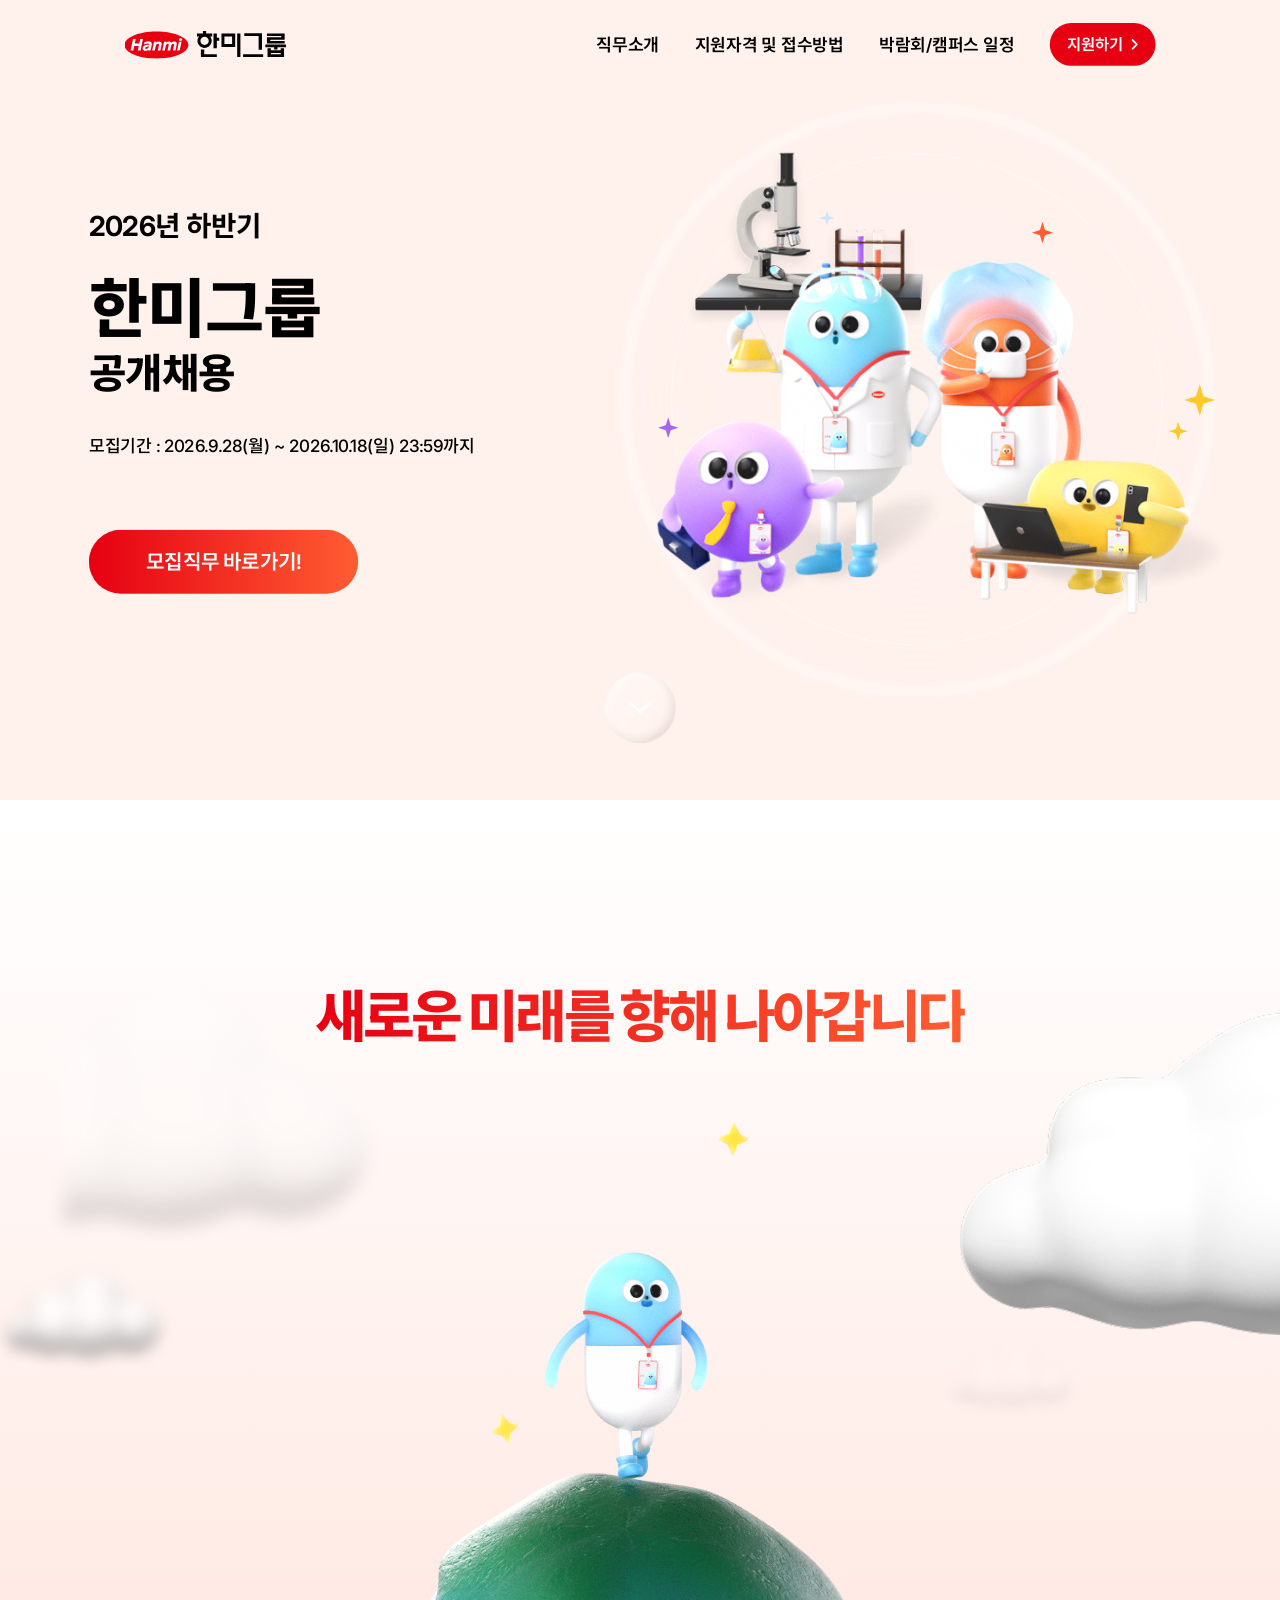
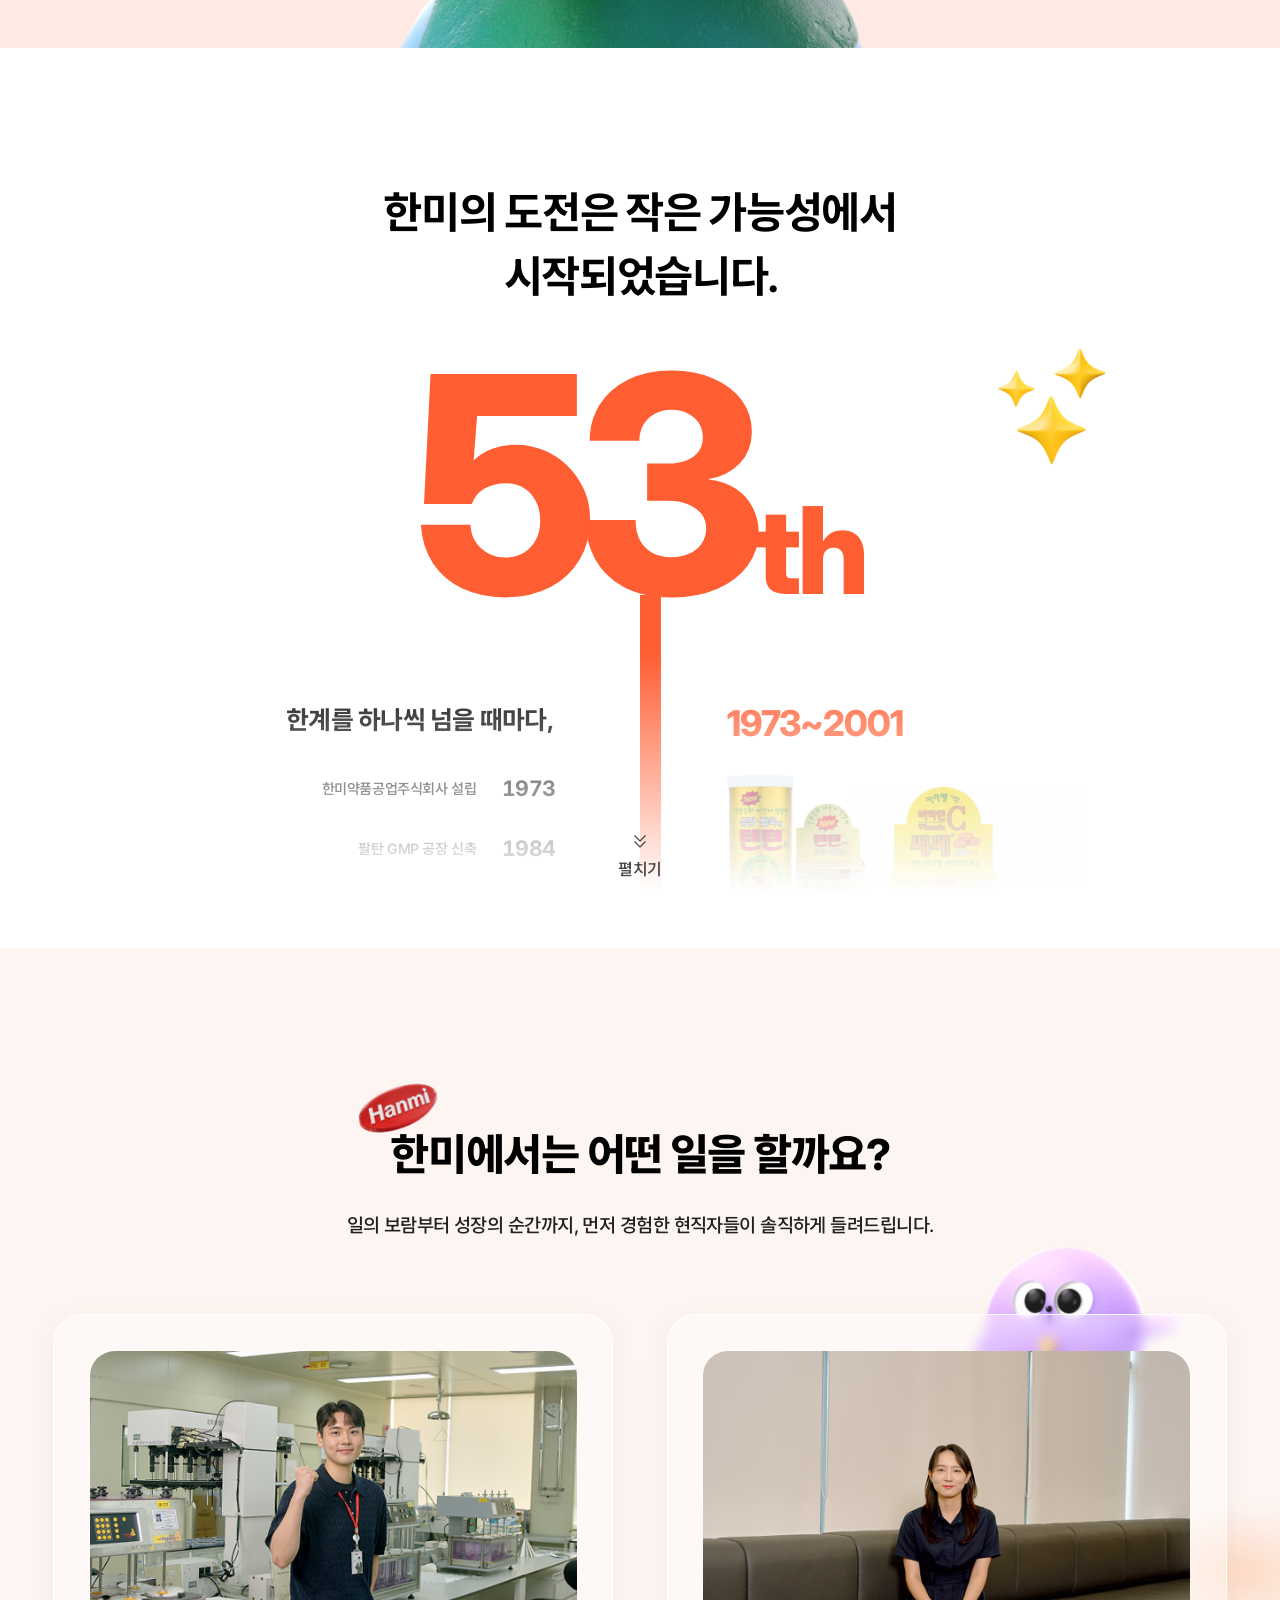
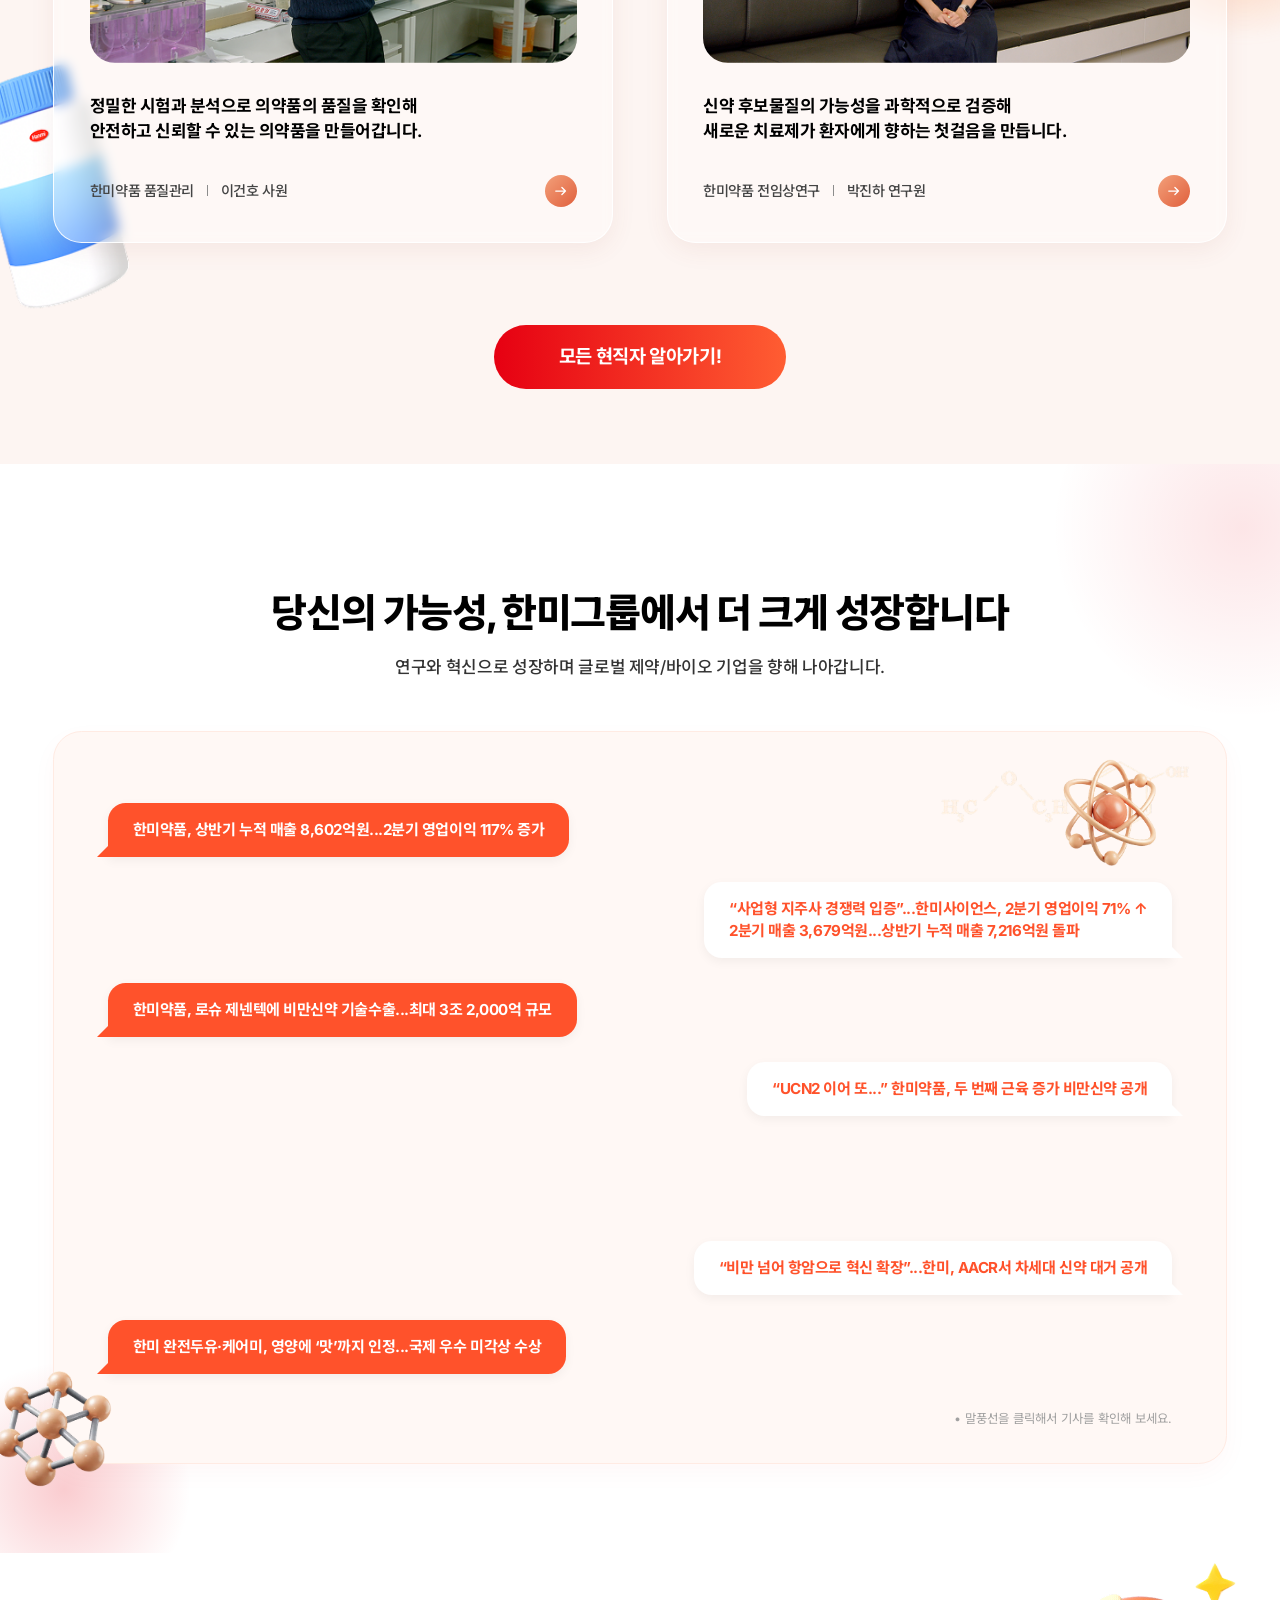
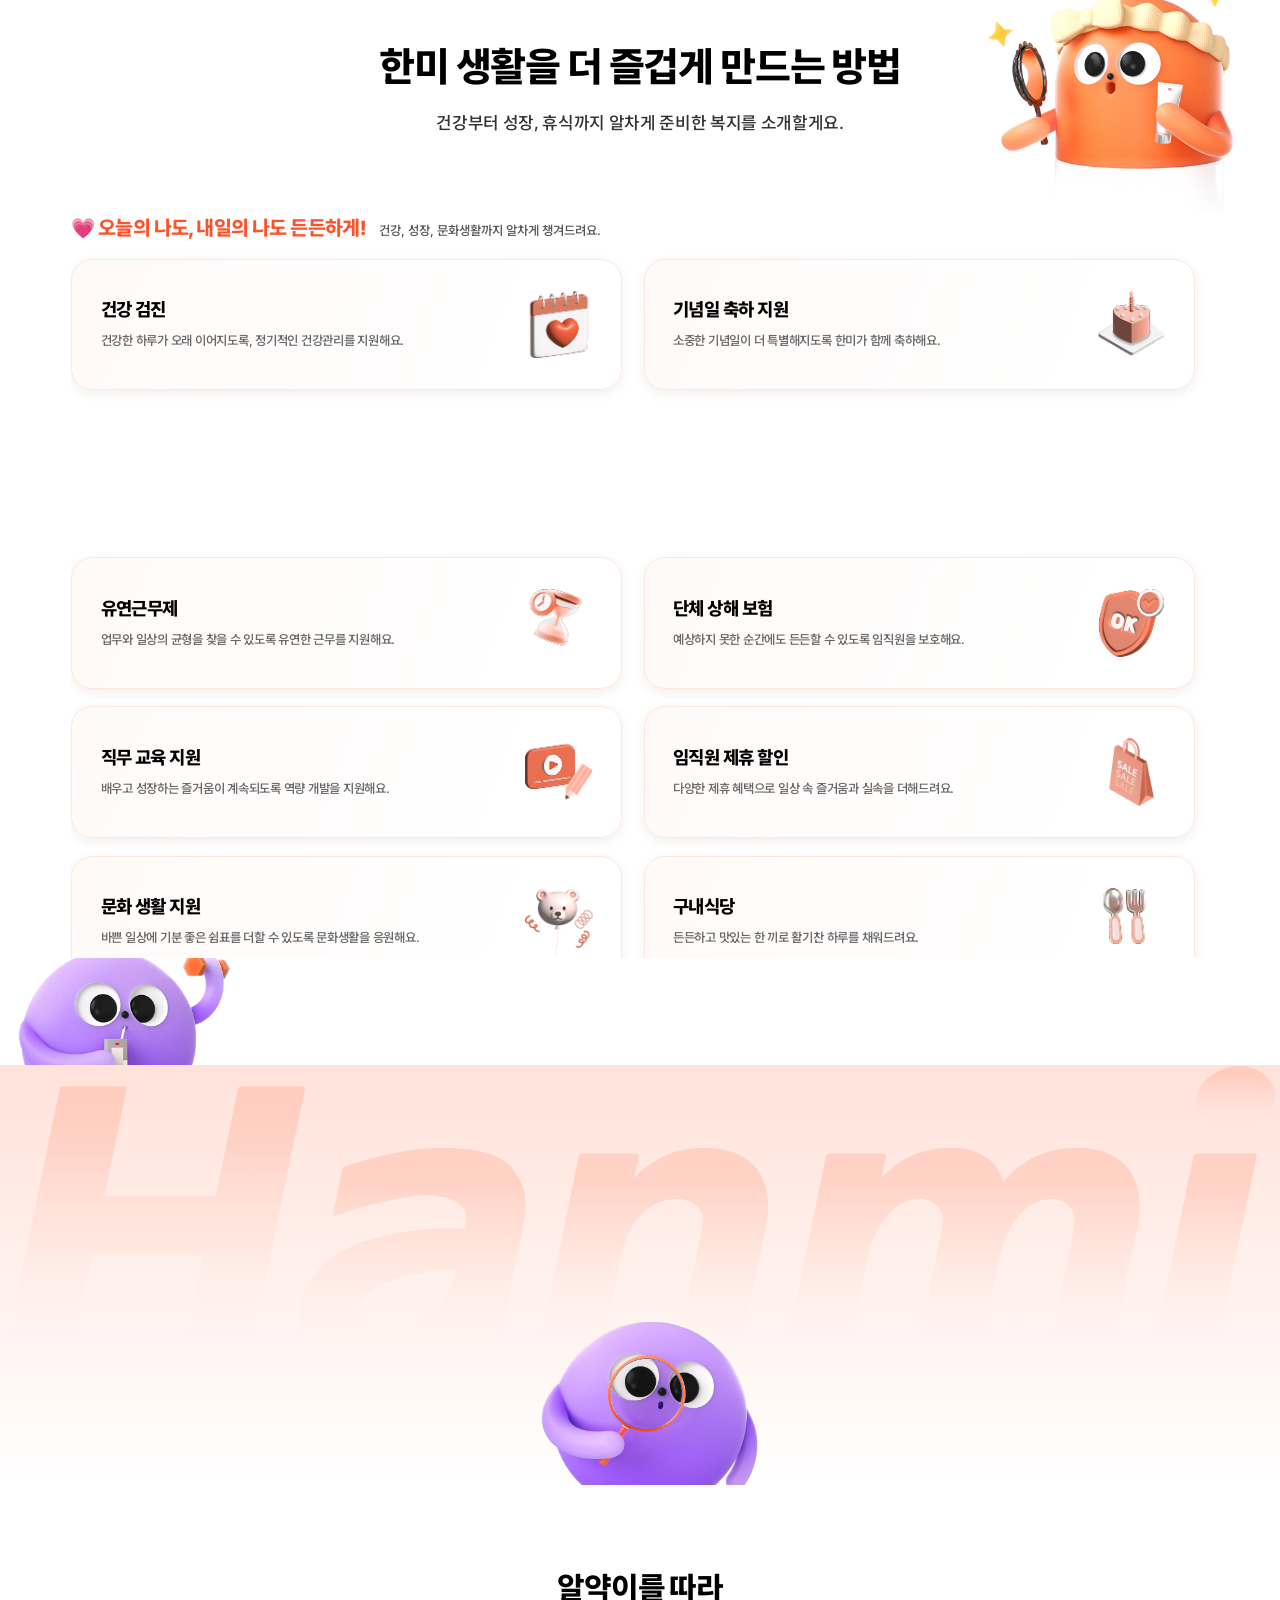
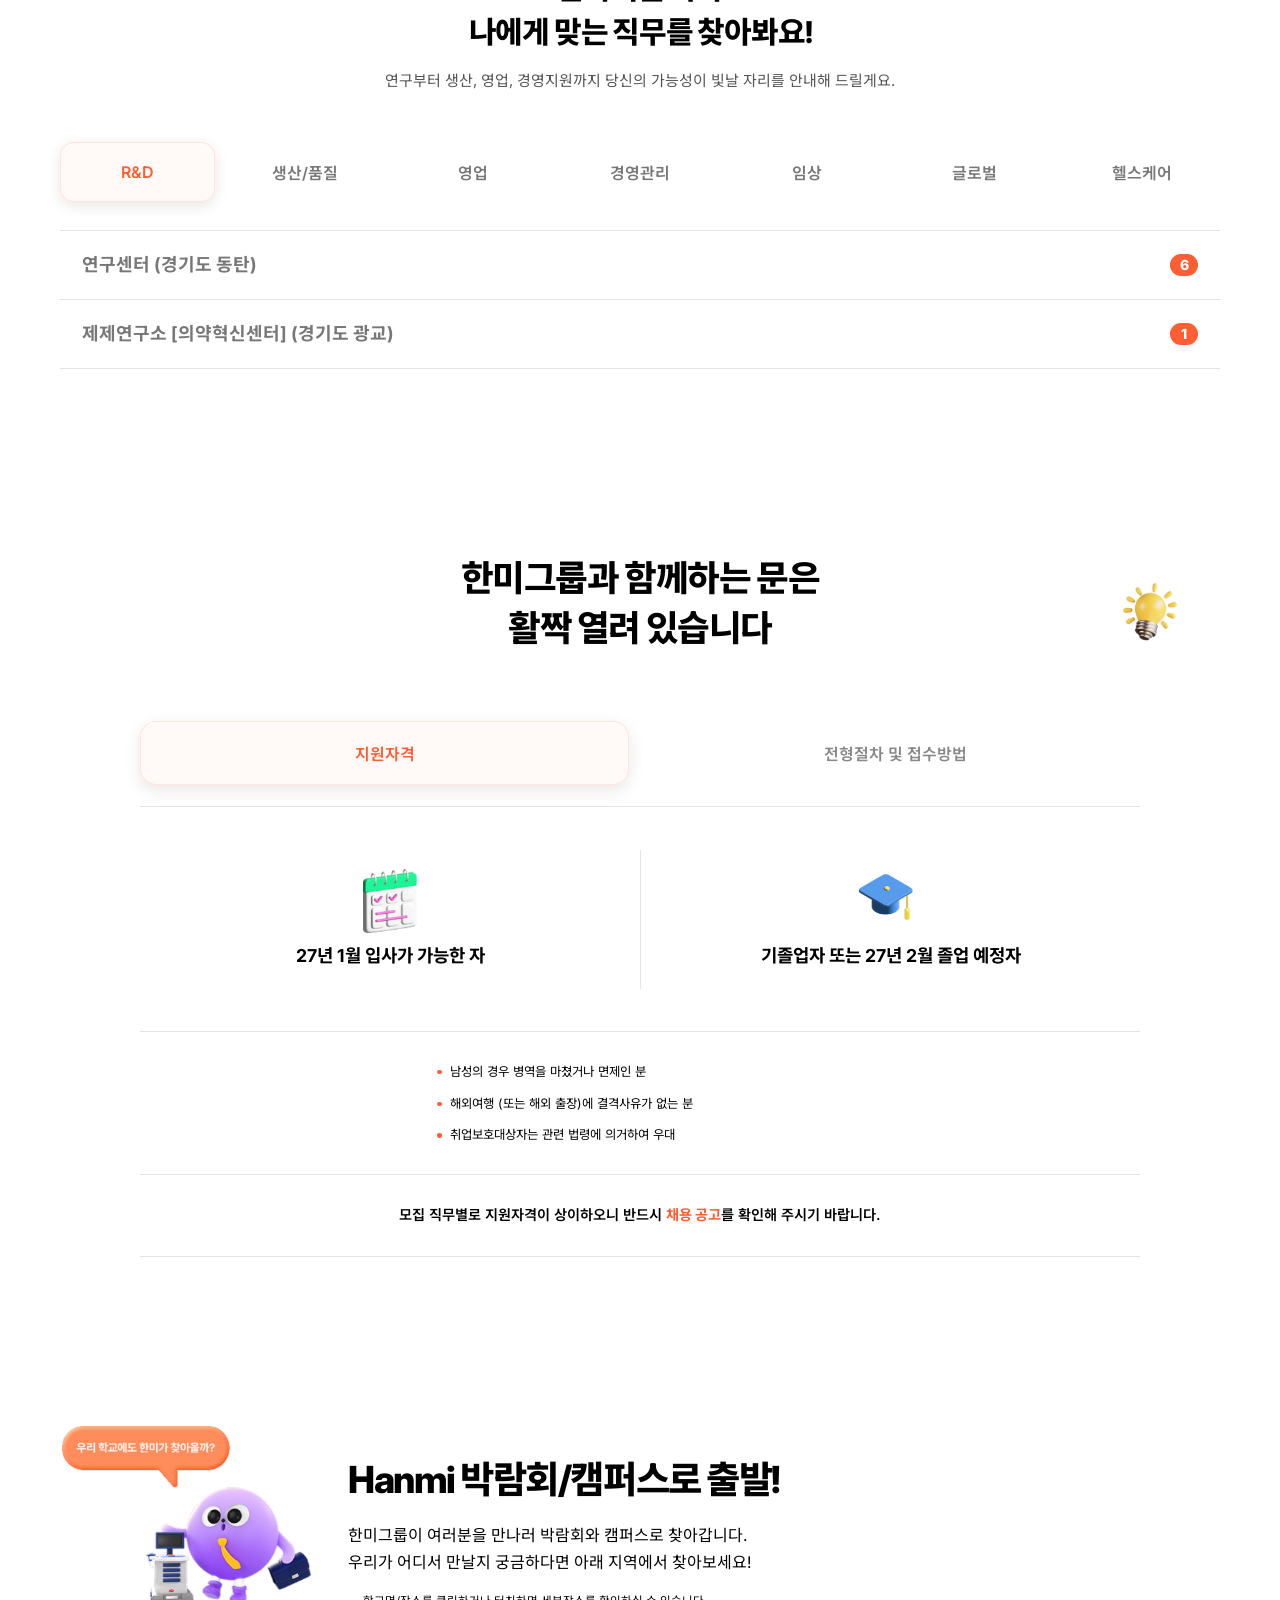
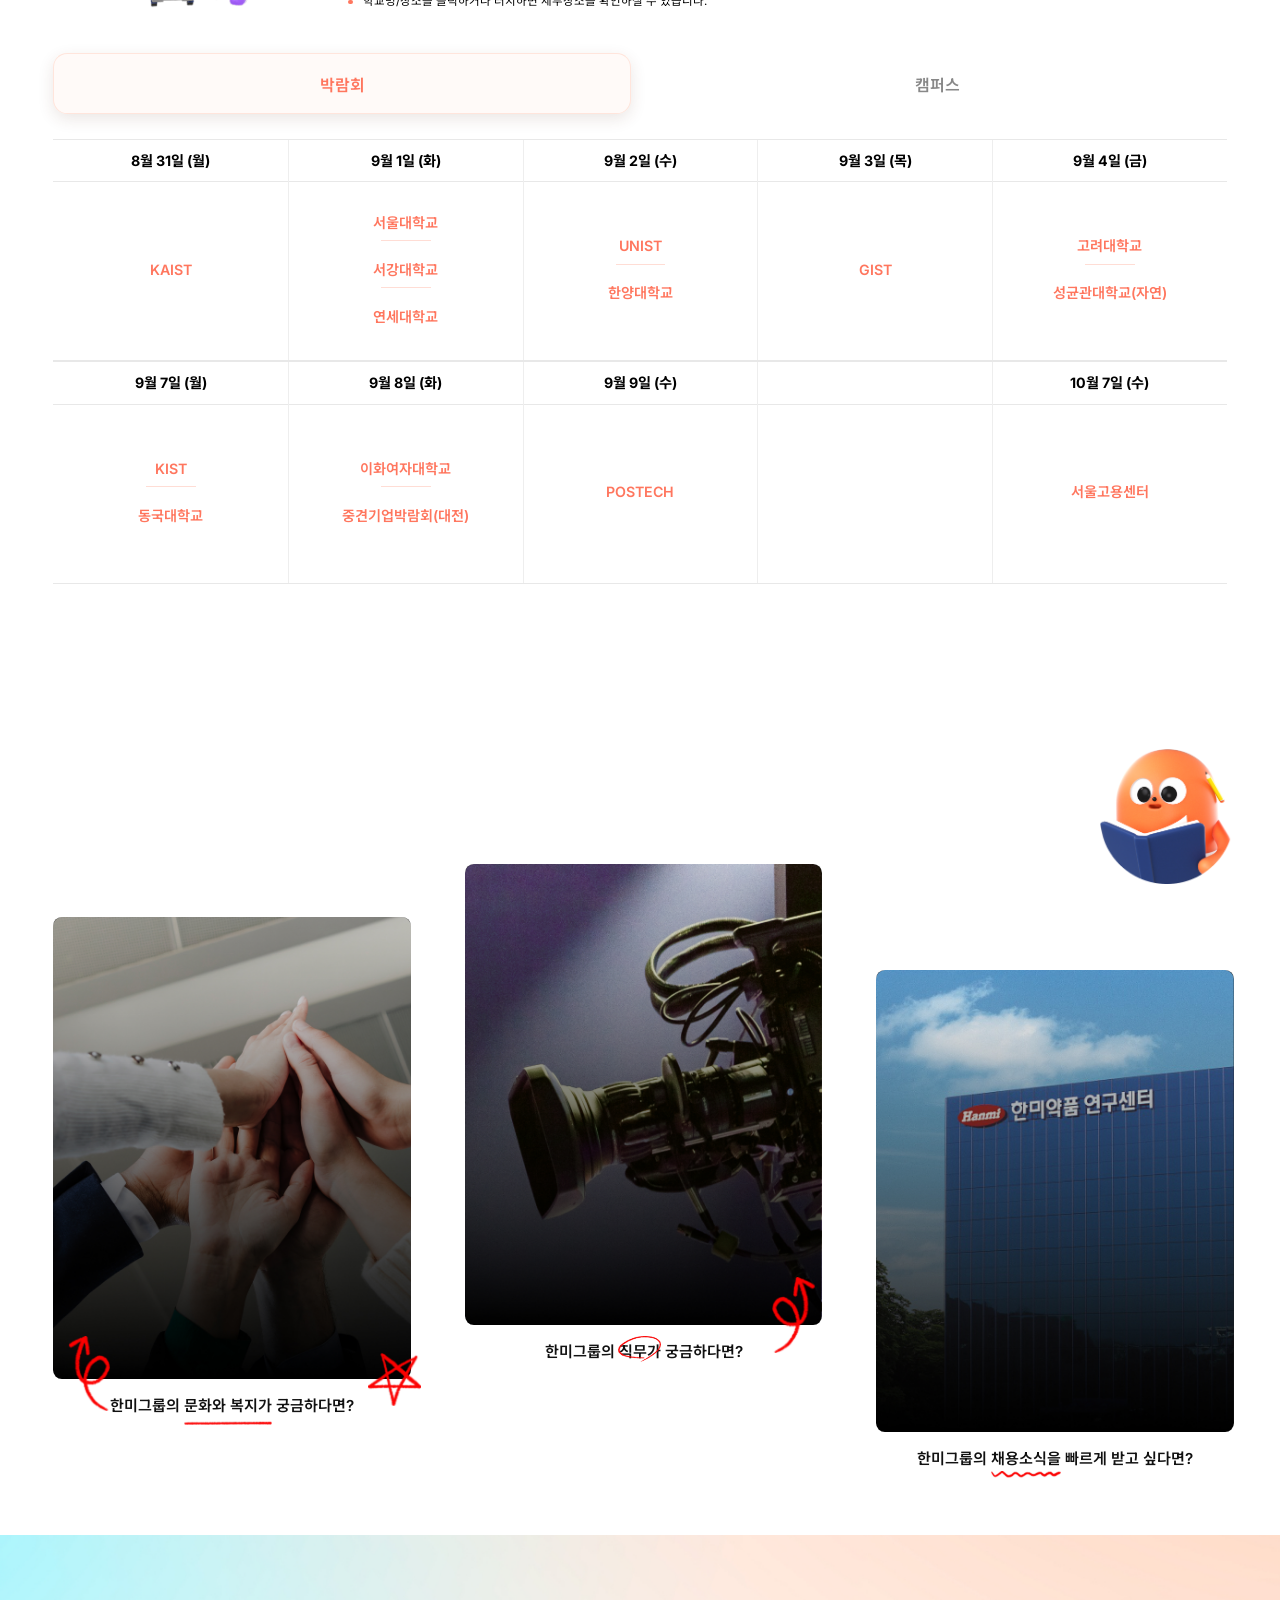
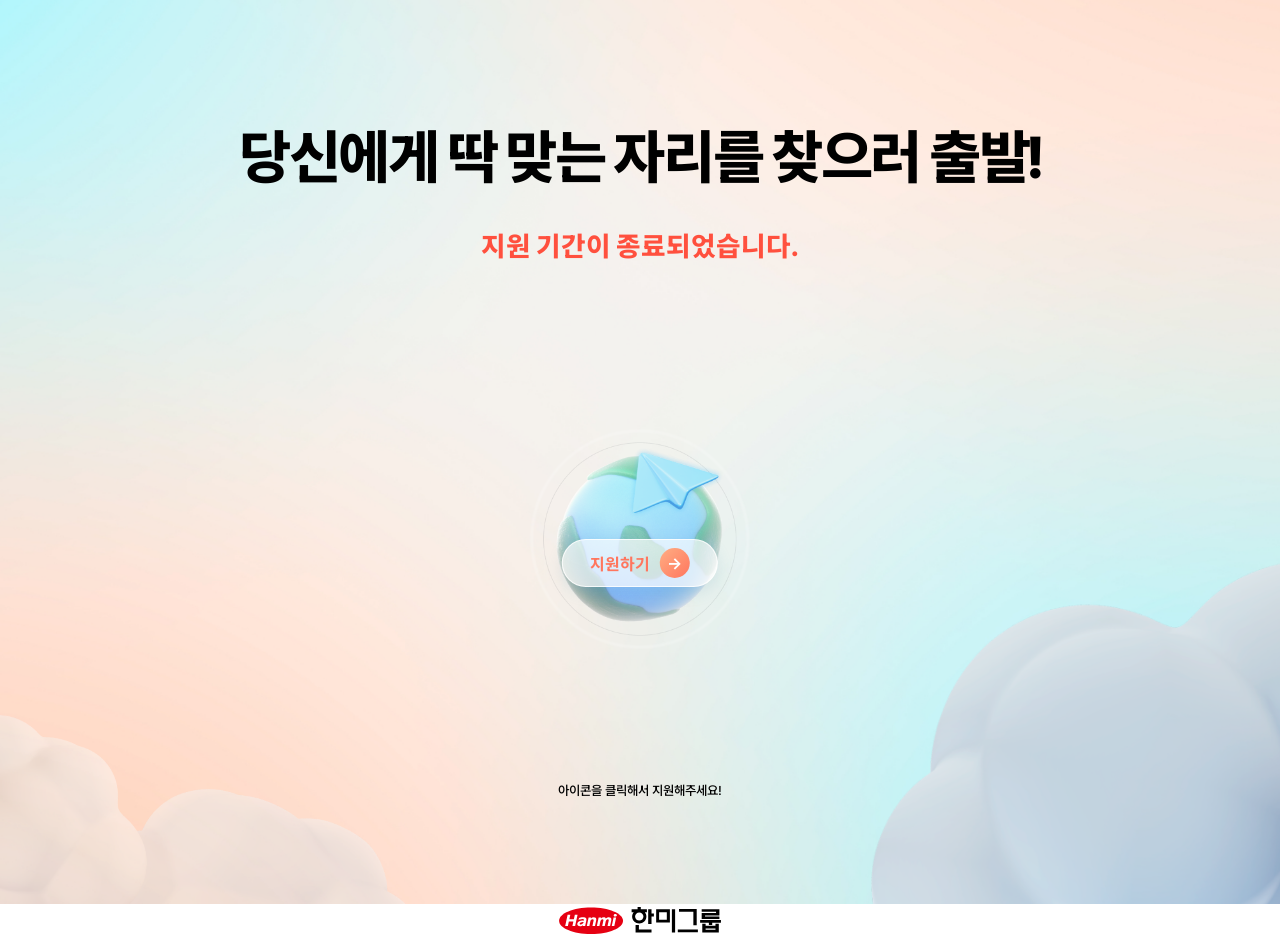
==== commit 0aa4c4ac: "g" ====
--- a/한미그룹/index.html
+++ b/한미그룹/index.html
@@ -76,6 +76,28 @@
         outline-offset: 3px;
       }
 
+      .scroll-reveal {
+        opacity: 0;
+        translate: 0 20%;
+        transition:
+          opacity 0.7s ease,
+          translate 0.7s cubic-bezier(0.2, 0.7, 0.2, 1);
+        transition-delay: var(--reveal-delay, 0ms);
+      }
+
+      .scroll-reveal.is-visible {
+        opacity: 1;
+        translate: 0 0;
+      }
+
+      @media (prefers-reduced-motion: reduce) {
+        .scroll-reveal {
+          opacity: 1;
+          translate: none;
+          transition: none;
+        }
+      }
+
       /* ---------- Hero (main_visual) ---------- */
       .main-visual {
         position: relative;
@@ -100,14 +122,23 @@
       }
 
       /* ---------- Header ---------- */
-      /* header는 main 밖(형제)에 위치하며, 히어로 상단에 겹쳐 보이도록 절대 배치 */
+      /* header는 main 밖에 고정되어 히어로 상단에 겹쳐 보임 */
       .site-header {
-        position: absolute;
+        position: fixed;
         top: 0;
         left: 0;
         right: 0;
         height: calc(100px * var(--scale));
-        z-index: 5;
+        z-index: 1000;
+        transition:
+          transform 0.28s ease,
+          background-color 0.28s ease;
+      }
+      .site-header.is-scrolled {
+        background-color: #ffffff;
+      }
+      .site-header.is-hidden {
+        transform: translateY(-100%);
       }
       .header-inner {
         display: flex;
@@ -6040,6 +6071,83 @@
       // 1440px 미만 뷰포트에서는 컨테이너 전체를 비율 축소해 레이아웃이 깨지지 않게 한다.
       (function () {
         var root = document.documentElement;
+        var revealSelector = [
+          ".mirae-visual .mirae-title",
+          ".mirae-visual .mirae-scene",
+          ".history-head",
+          ".history-block",
+          ".jobs-head",
+          ".jobs-item",
+          ".jobs-more-wrap",
+          ".innovation-head",
+          ".inno-bubble",
+          ".inno-guide-text",
+          ".welfare-head",
+          ".welfare-subhead",
+          ".welfare-item",
+          ".tasks-header",
+          ".tasks-tab-scroll",
+          ".tasks-department",
+          ".requirement-heading",
+          ".requirement-tabs",
+          ".requirement-eligibility-item",
+          ".requirement-notes",
+          ".requirement-notice",
+          ".requirement-process-group",
+          ".exposition-intro",
+          ".exposition-tabs",
+          ".exposition-panel",
+          ".con8-card",
+        ].join(", ");
+        var revealObserver = null;
+        var revealIndex = 0;
+
+        if (window.IntersectionObserver) {
+          revealObserver = new IntersectionObserver(
+            function (entries, observer) {
+              entries.forEach(function (entry) {
+                if (entry.isIntersecting) {
+                  entry.target.classList.add("is-visible");
+                } else if (
+                  entry.rootBounds &&
+                  entry.boundingClientRect.top >= entry.rootBounds.bottom
+                ) {
+                  entry.target.classList.remove("is-visible");
+                }
+              });
+            },
+            { rootMargin: "0px 0px -25% 0px", threshold: 0 },
+          );
+        }
+
+        function observeRevealTargets() {
+          document.querySelectorAll(revealSelector).forEach(function (target) {
+            if (target.classList.contains("scroll-reveal")) return;
+            target.classList.add("scroll-reveal");
+            if (revealObserver) {
+              target.style.setProperty(
+                "--reveal-delay",
+                Math.min((revealIndex % 5) * 60, 240) + "ms",
+              );
+              revealObserver.observe(target);
+            } else {
+              target.classList.add("is-visible");
+            }
+            revealIndex += 1;
+          });
+        }
+
+        observeRevealTargets();
+        if (revealObserver && window.MutationObserver) {
+          var revealMutationObserver = new MutationObserver(
+            observeRevealTargets,
+          );
+          revealMutationObserver.observe(document.querySelector("main"), {
+            childList: true,
+            subtree: true,
+          });
+        }
+
         function fit() {
           // 태블릿/모바일(1024px 이하)은 CSS 반응형 레이아웃을 쓰므로 축소하지 않는다.
           var w = window.innerWidth;
@@ -6050,10 +6158,32 @@
         window.addEventListener("resize", fit);
 
         // 모바일 햄버거 메뉴
+        var header = document.querySelector(".site-header");
         var toggle = document.querySelector(".btn-menu");
         var closeBtn = document.querySelector(".btn-close");
         var gnb = document.getElementById("gnb");
+        var lastScrollY = window.scrollY;
+        window.addEventListener(
+          "scroll",
+          function () {
+            var currentScrollY = window.scrollY;
+            if (gnb.classList.contains("is-open")) {
+              header.classList.remove("is-hidden");
+            } else if (currentScrollY <= 0) {
+              header.classList.remove("is-hidden");
+            } else if (currentScrollY > lastScrollY + 5) {
+              header.classList.add("is-hidden");
+            } else if (currentScrollY < lastScrollY - 5) {
+              header.classList.remove("is-hidden");
+            }
+            header.classList.toggle("is-scrolled", currentScrollY > 0);
+            lastScrollY = currentScrollY;
+          },
+          { passive: true },
+        );
+
         function setMenu(open) {
+          if (open) header.classList.remove("is-hidden");
           gnb.classList.toggle("is-open", open);
           root.classList.toggle("menu-open", open);
           toggle.setAttribute("aria-expanded", open ? "true" : "false");
